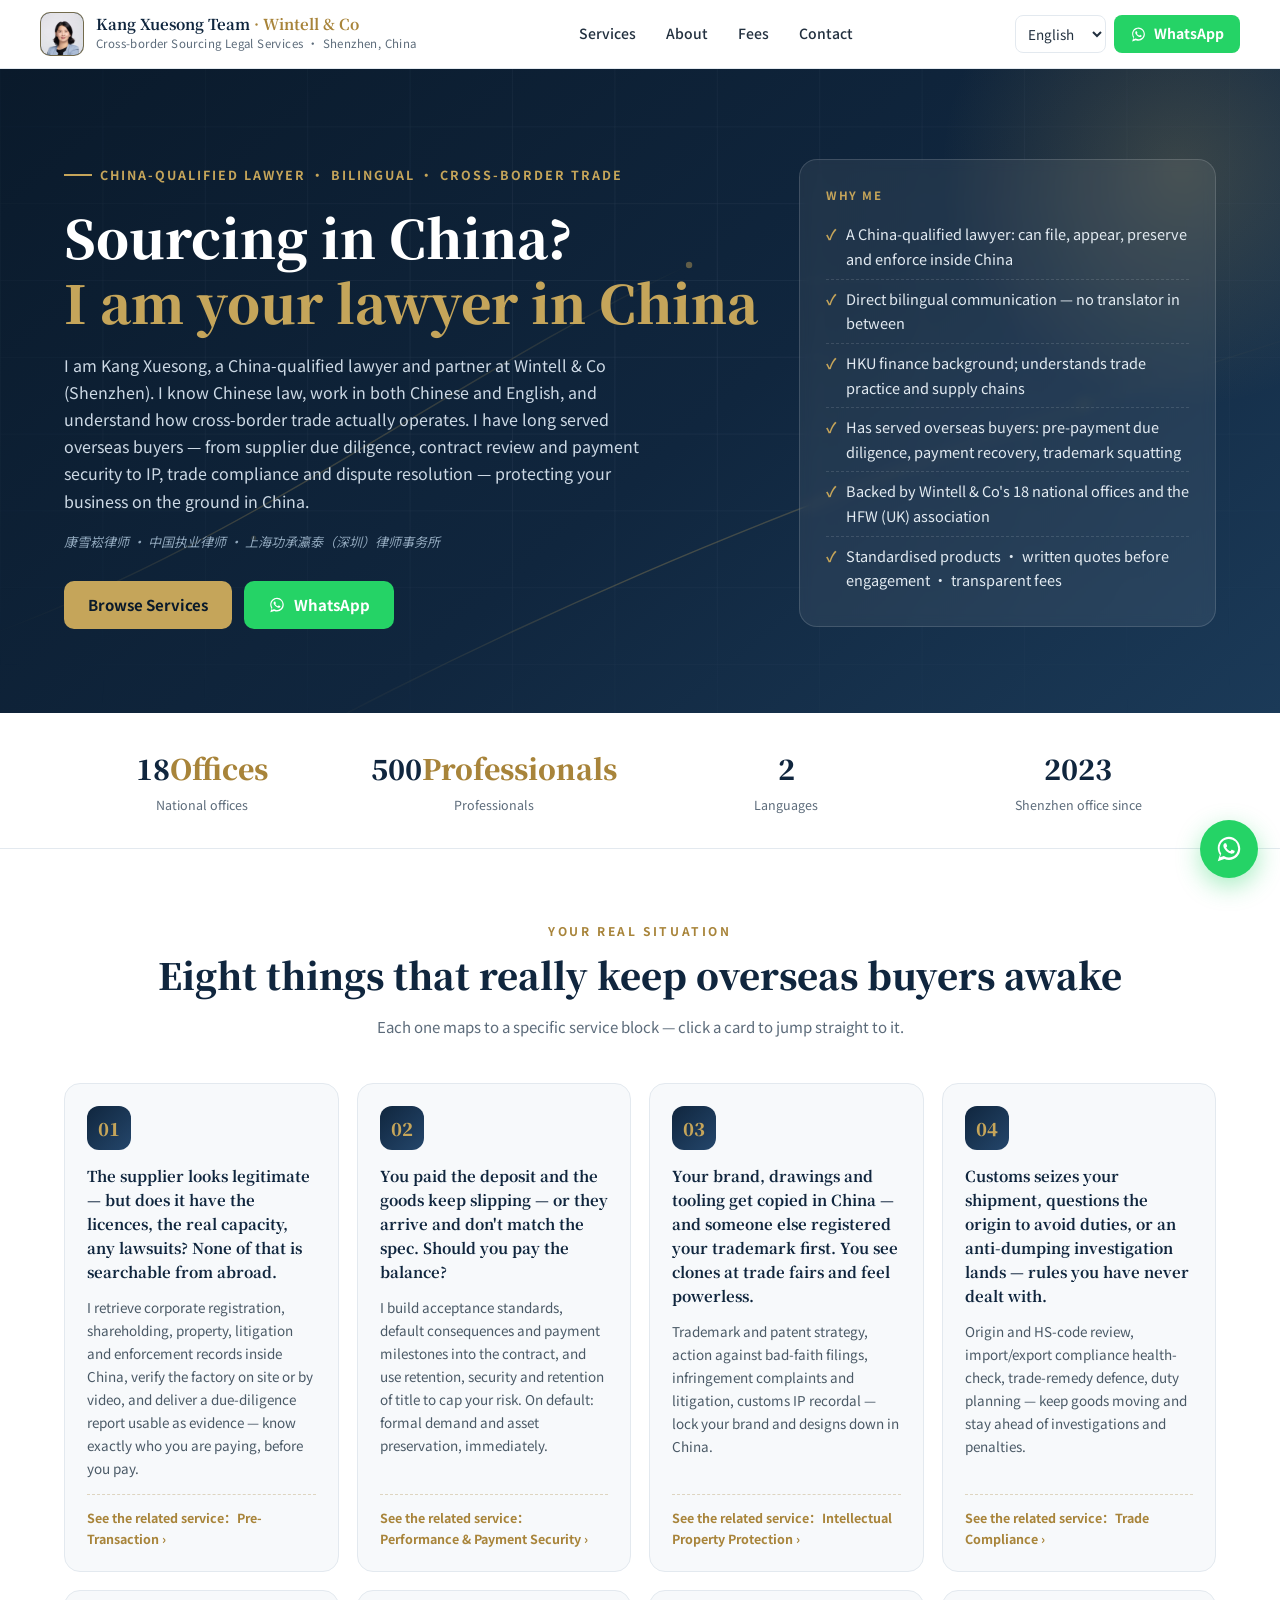
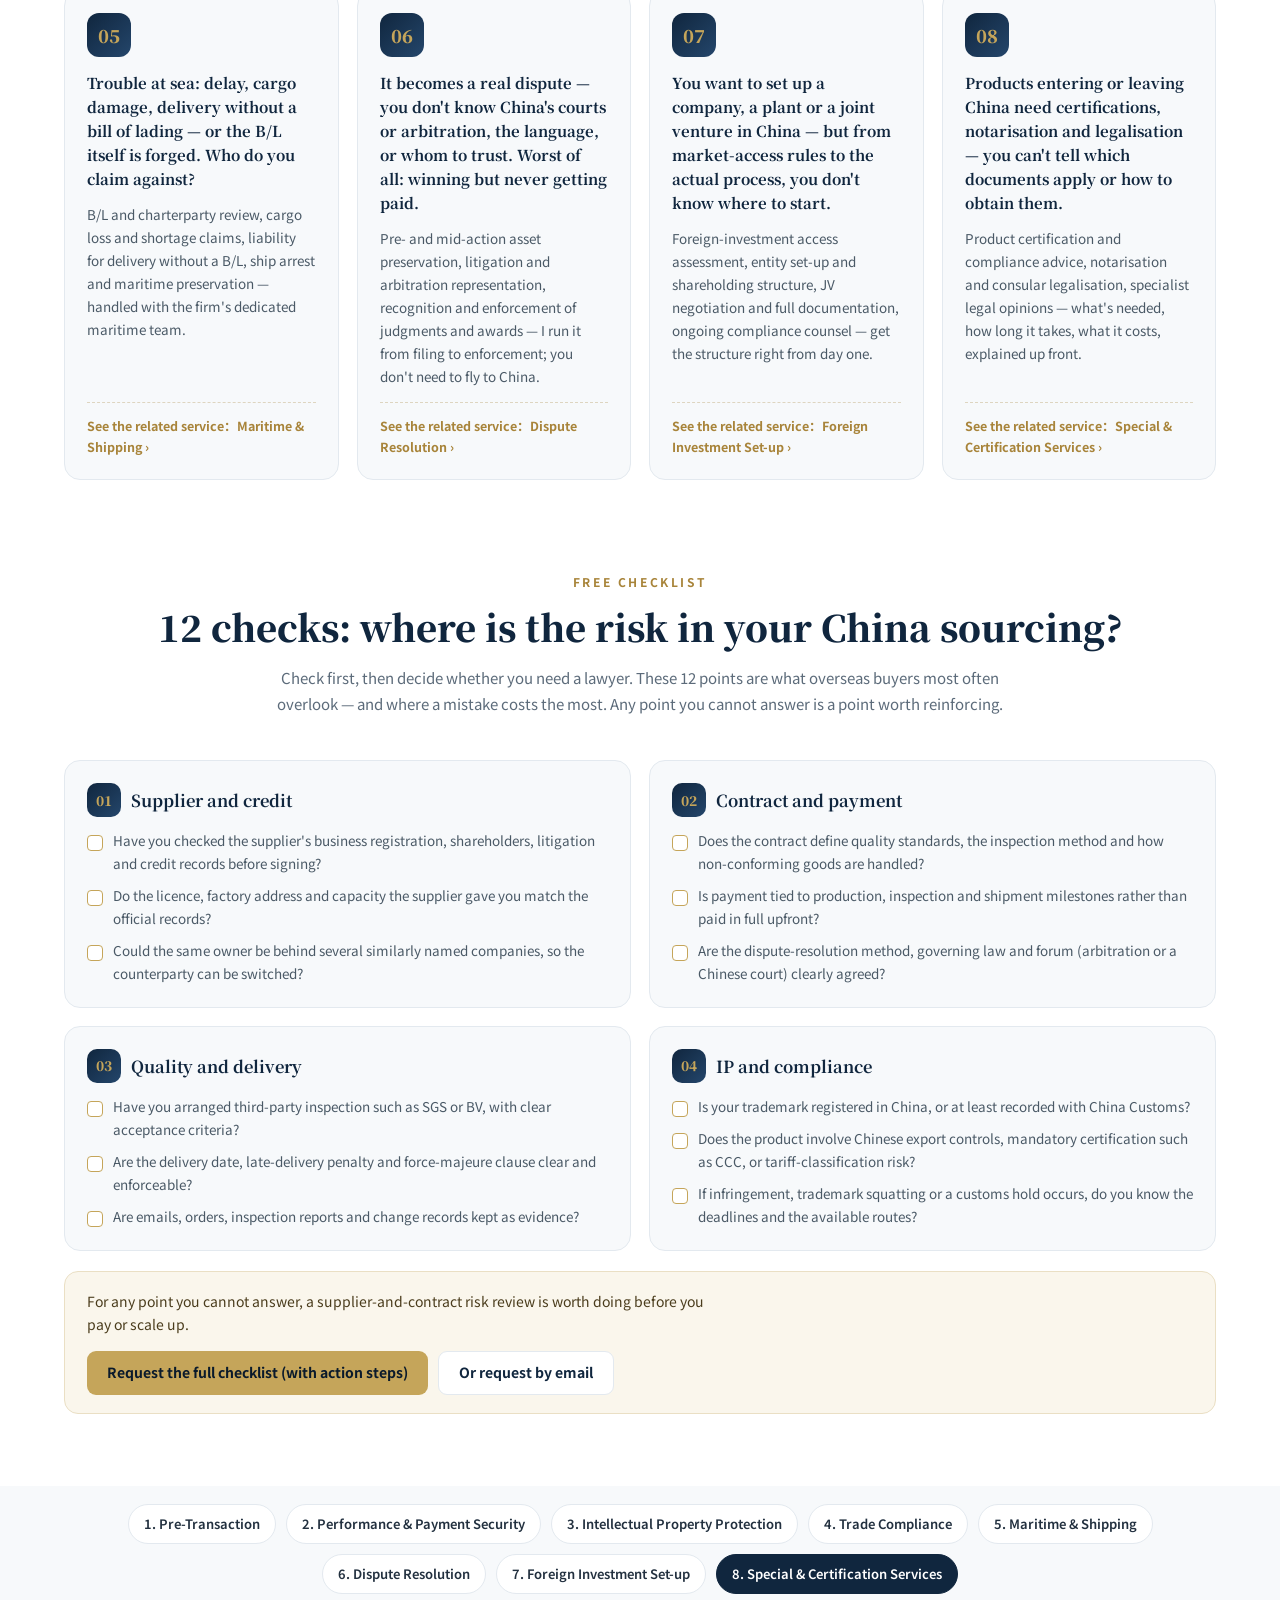
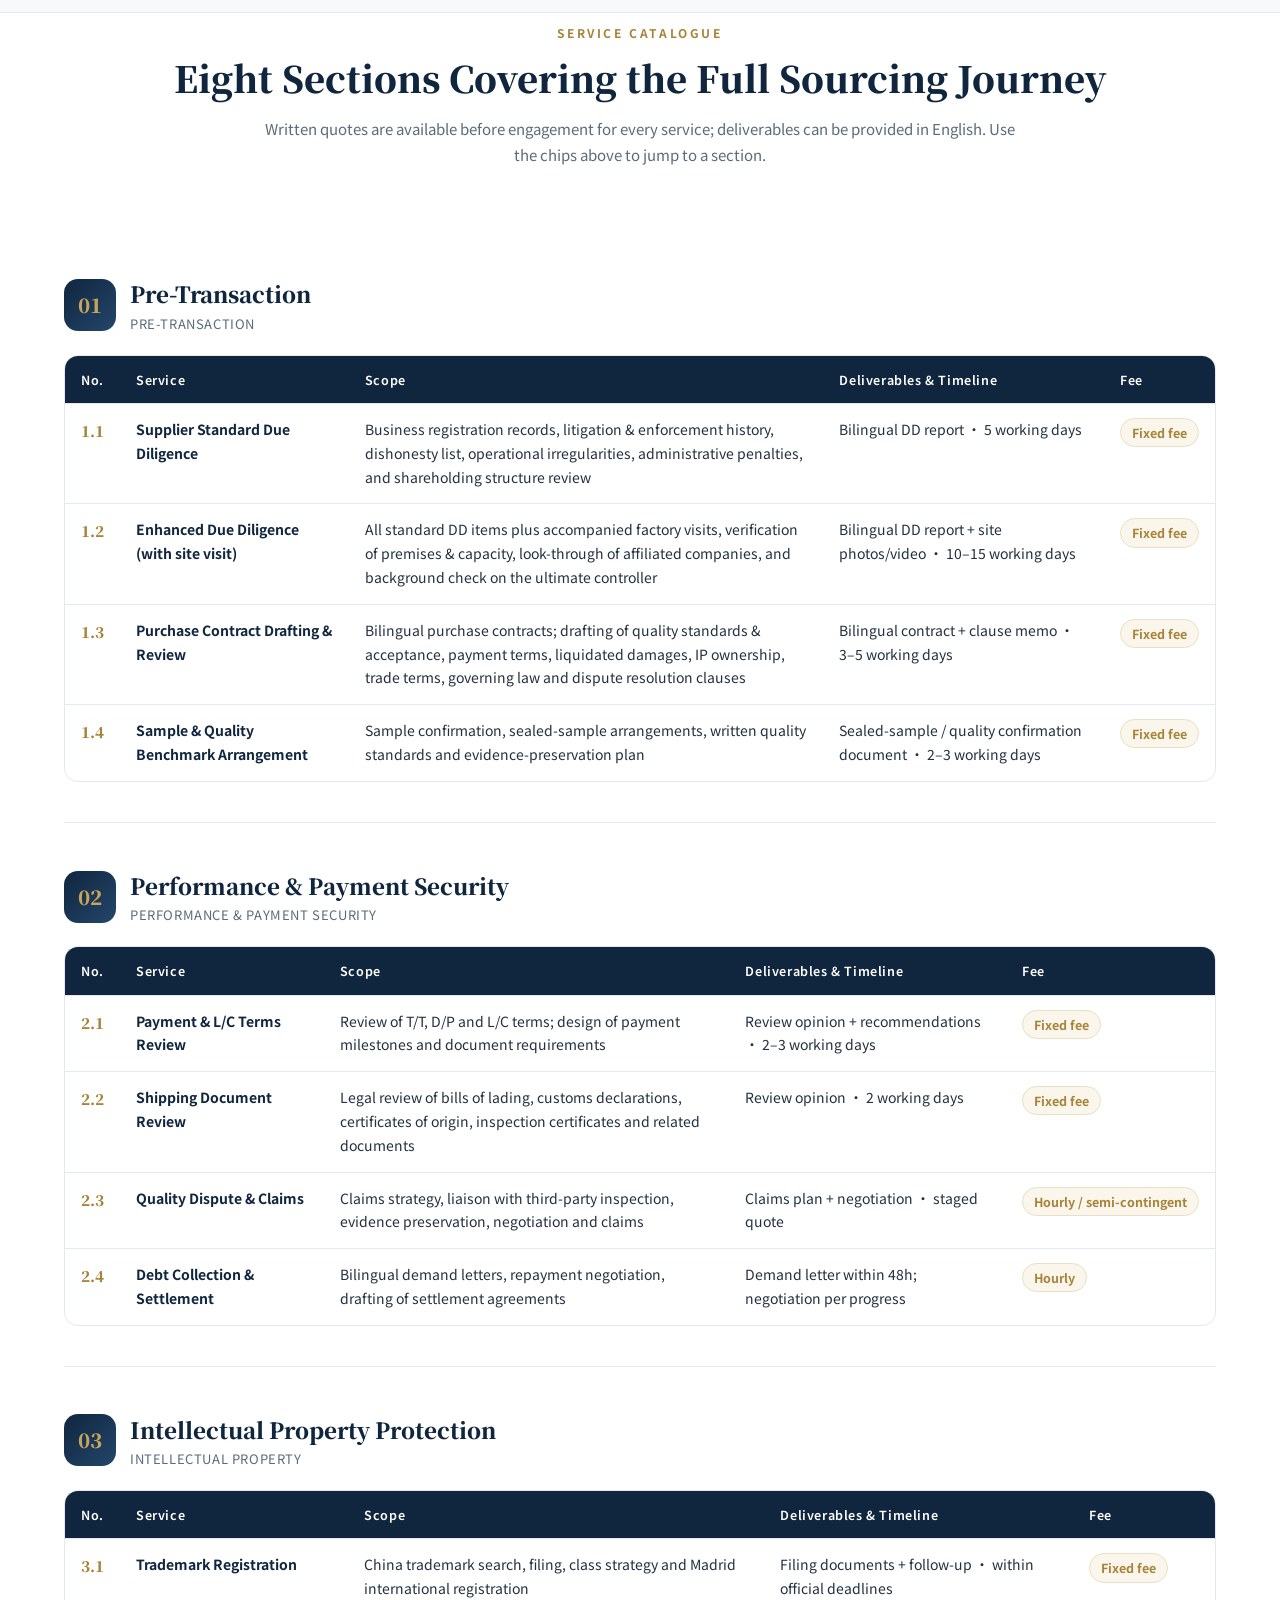
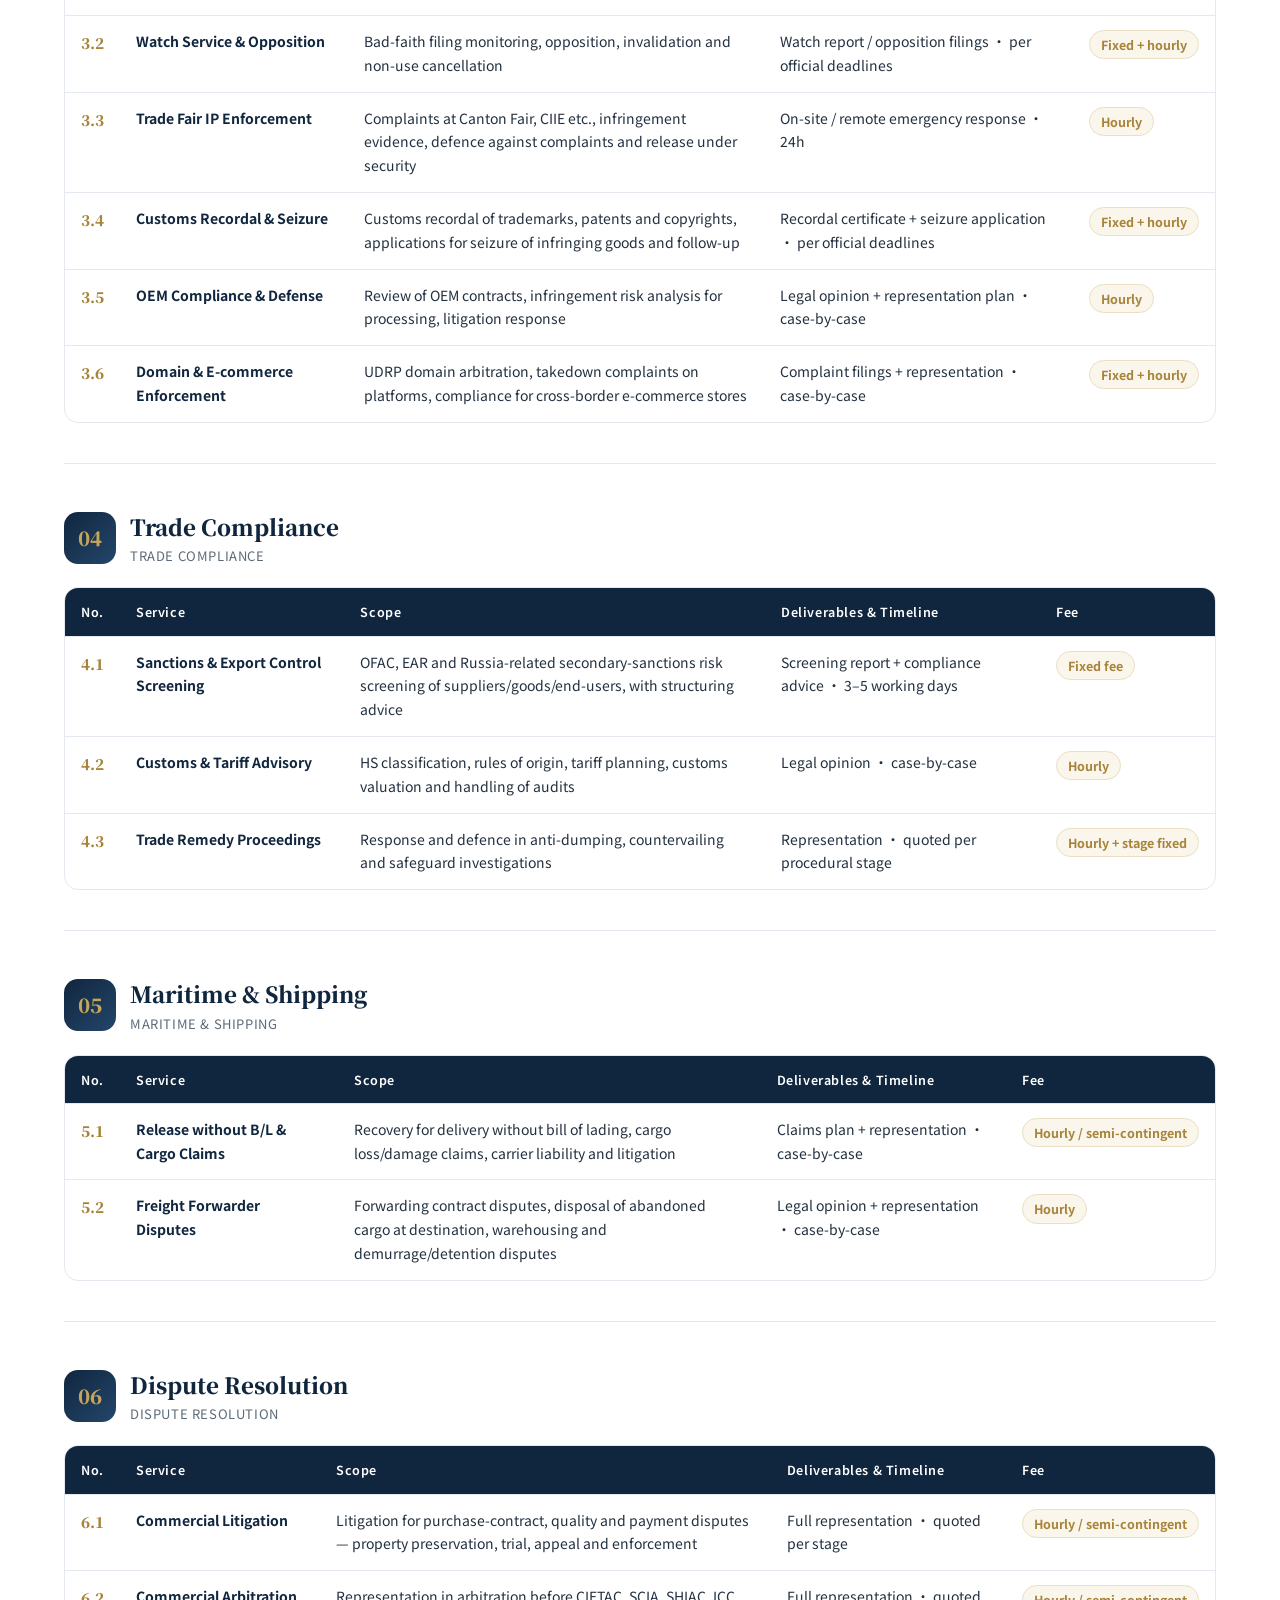
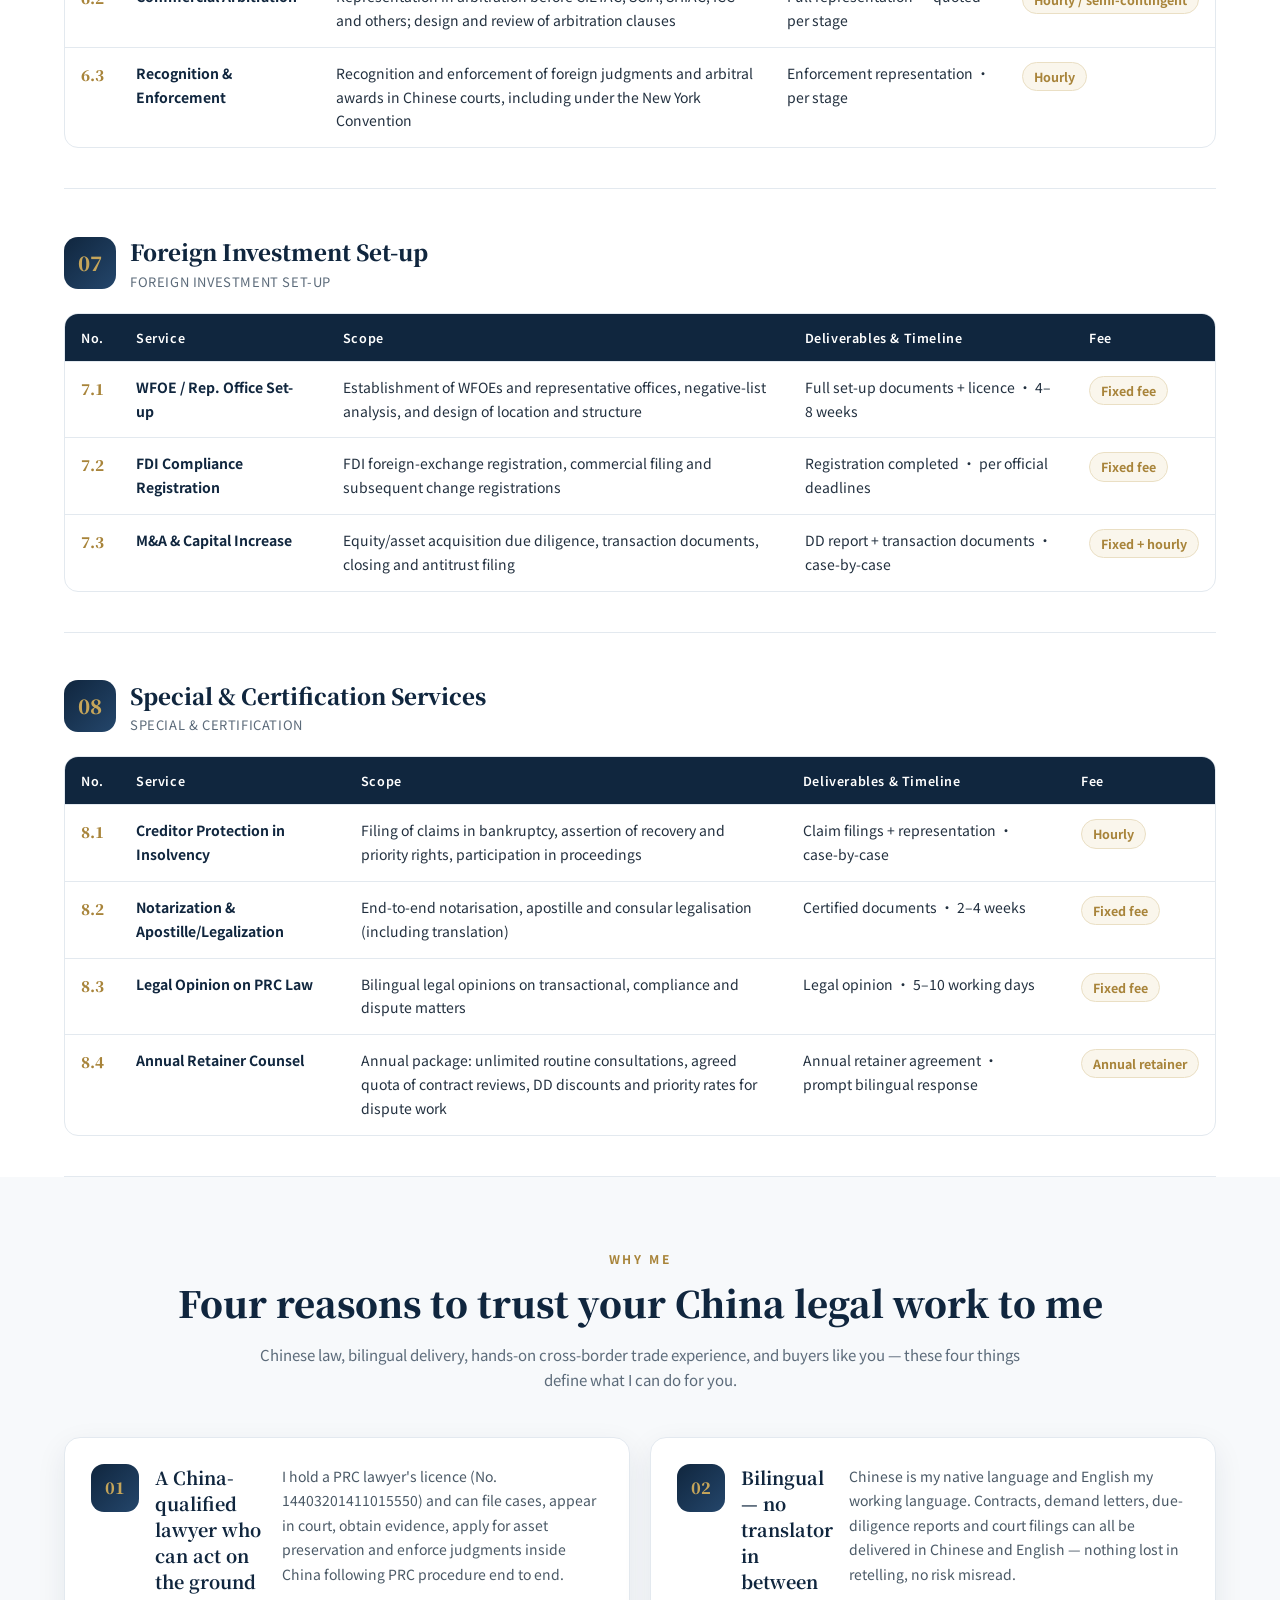
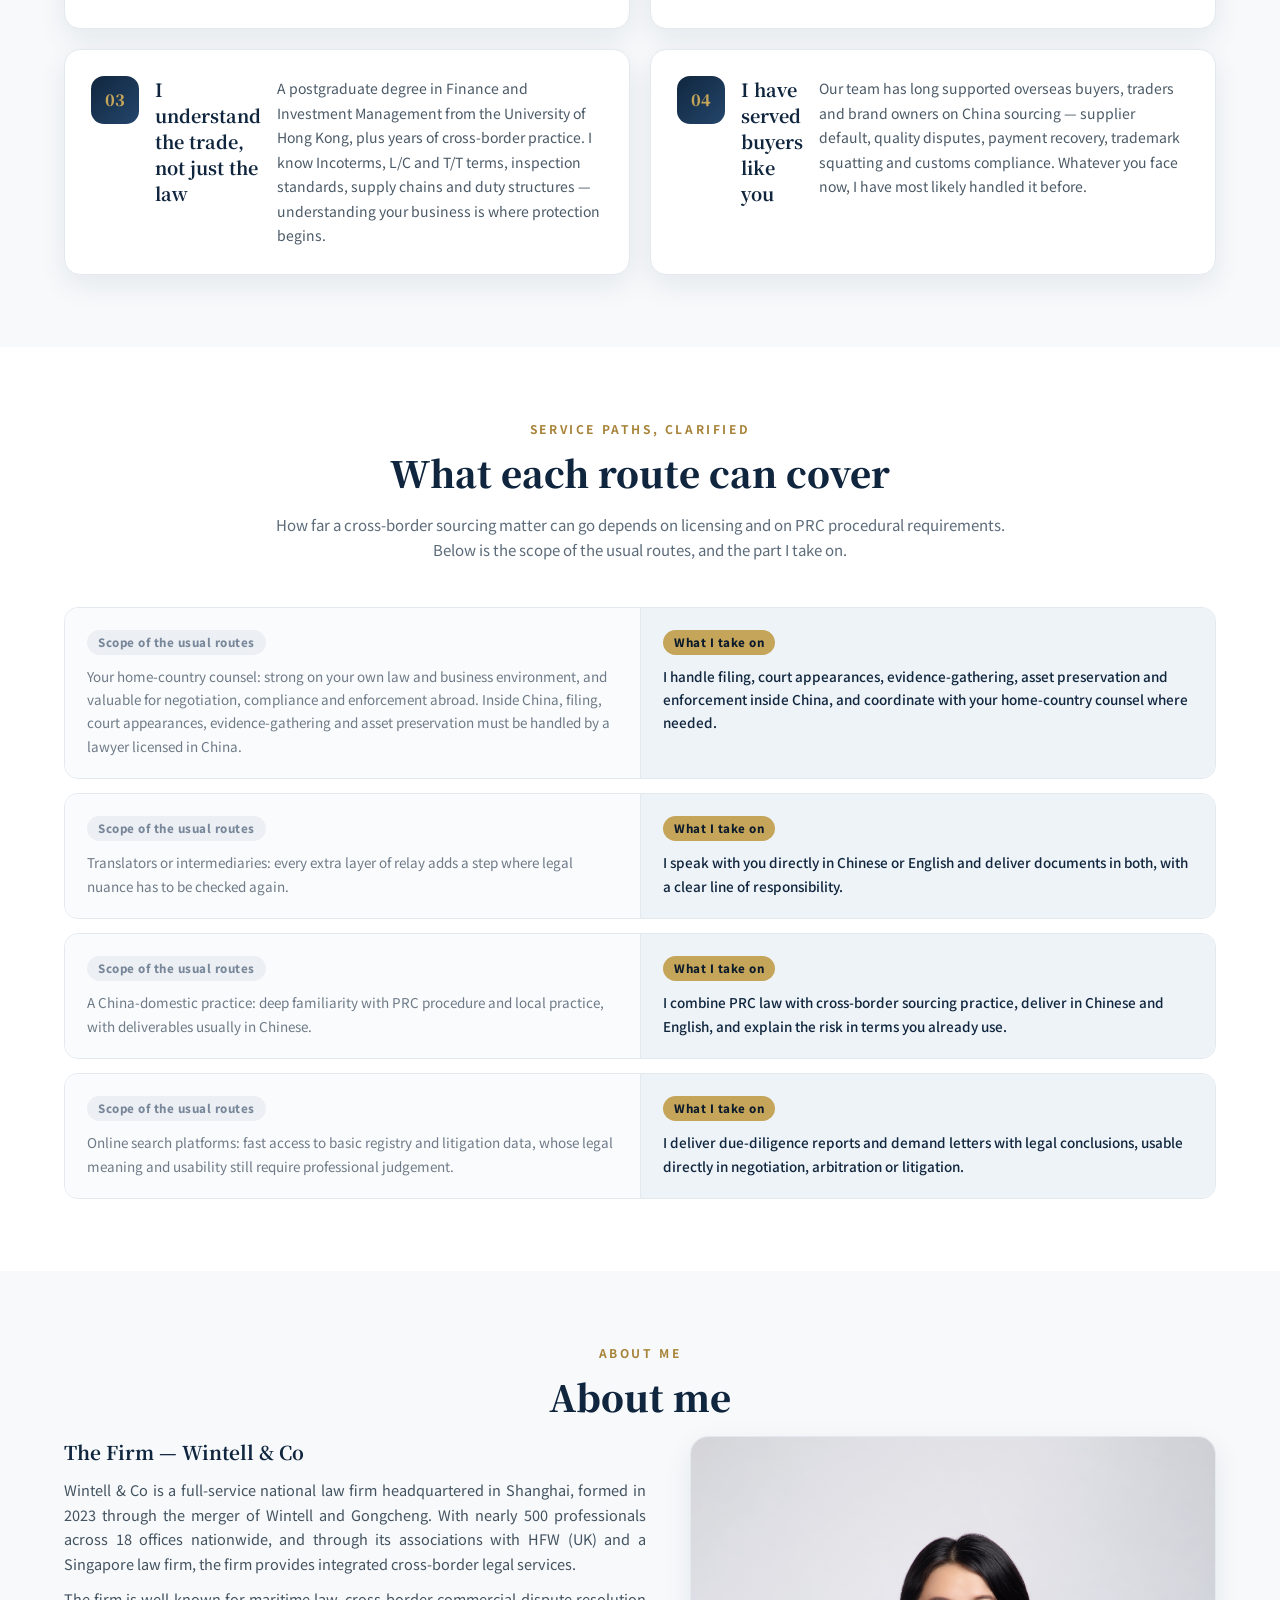
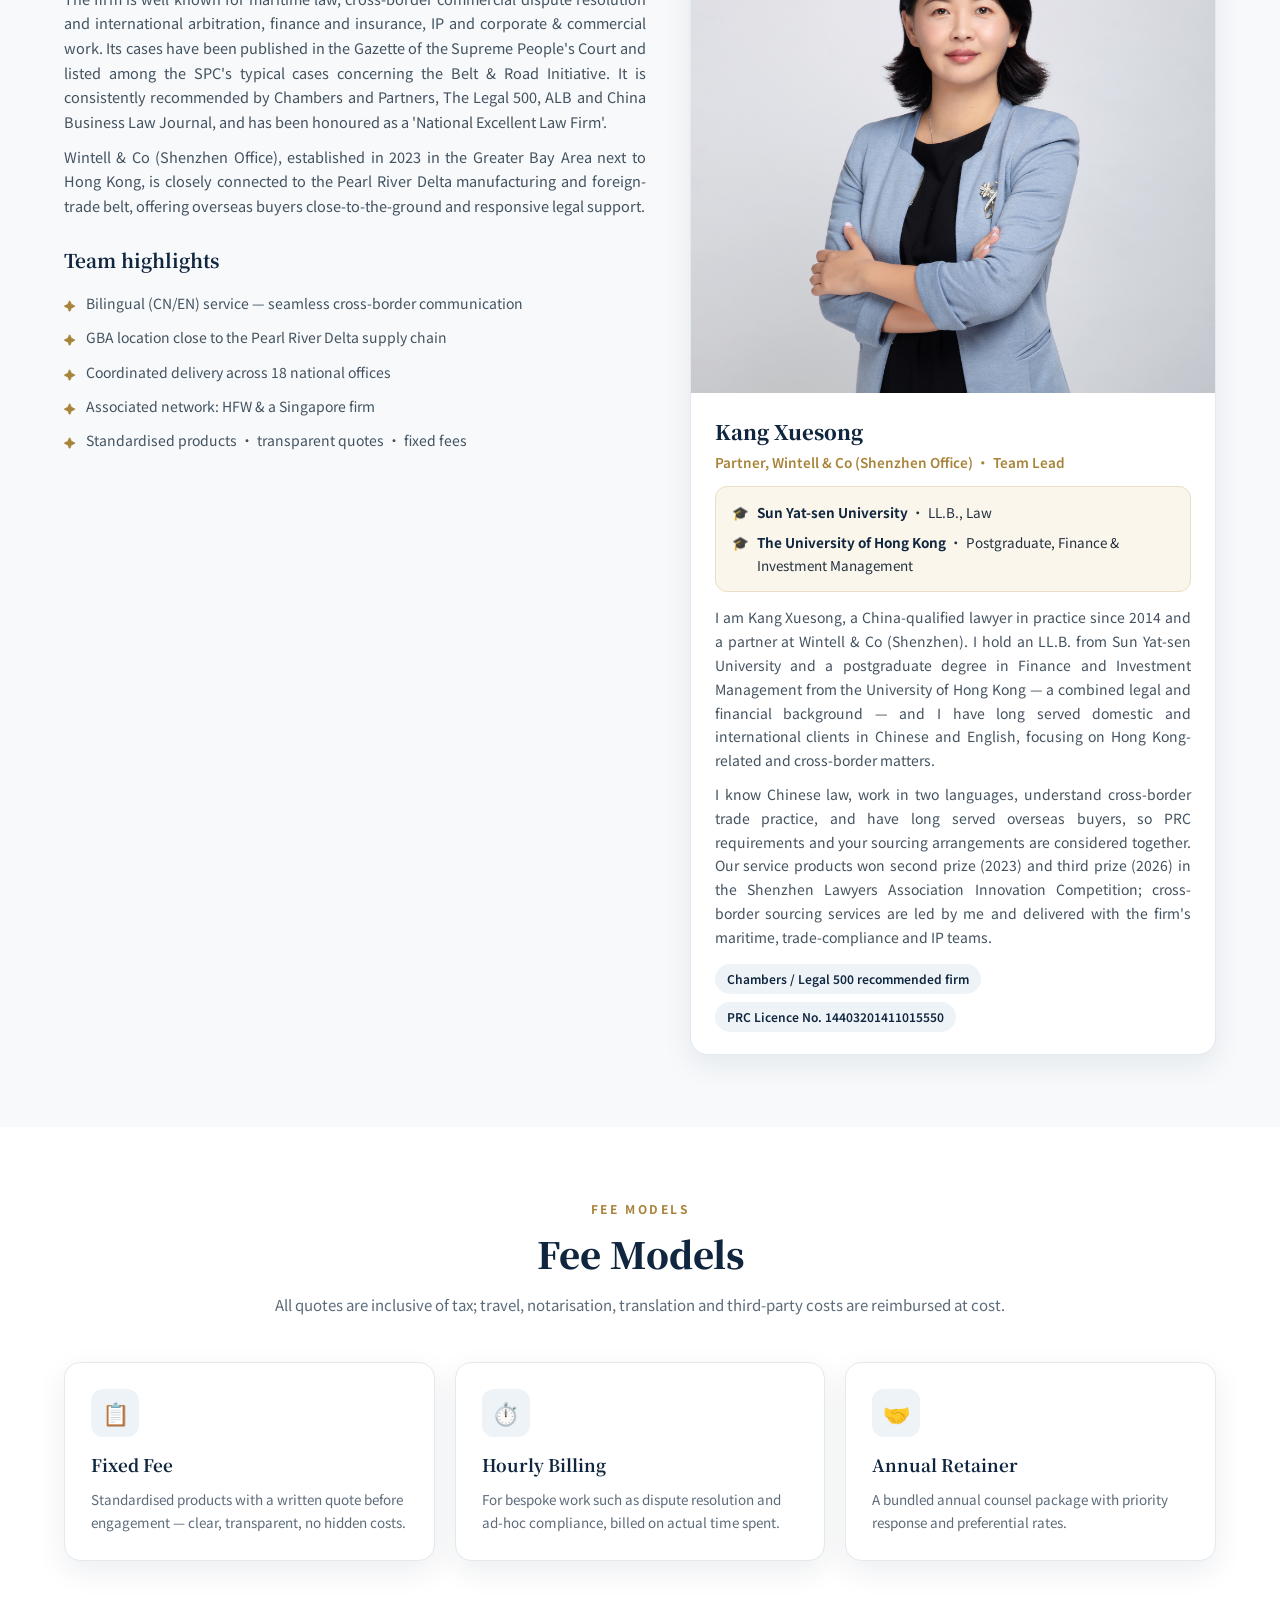
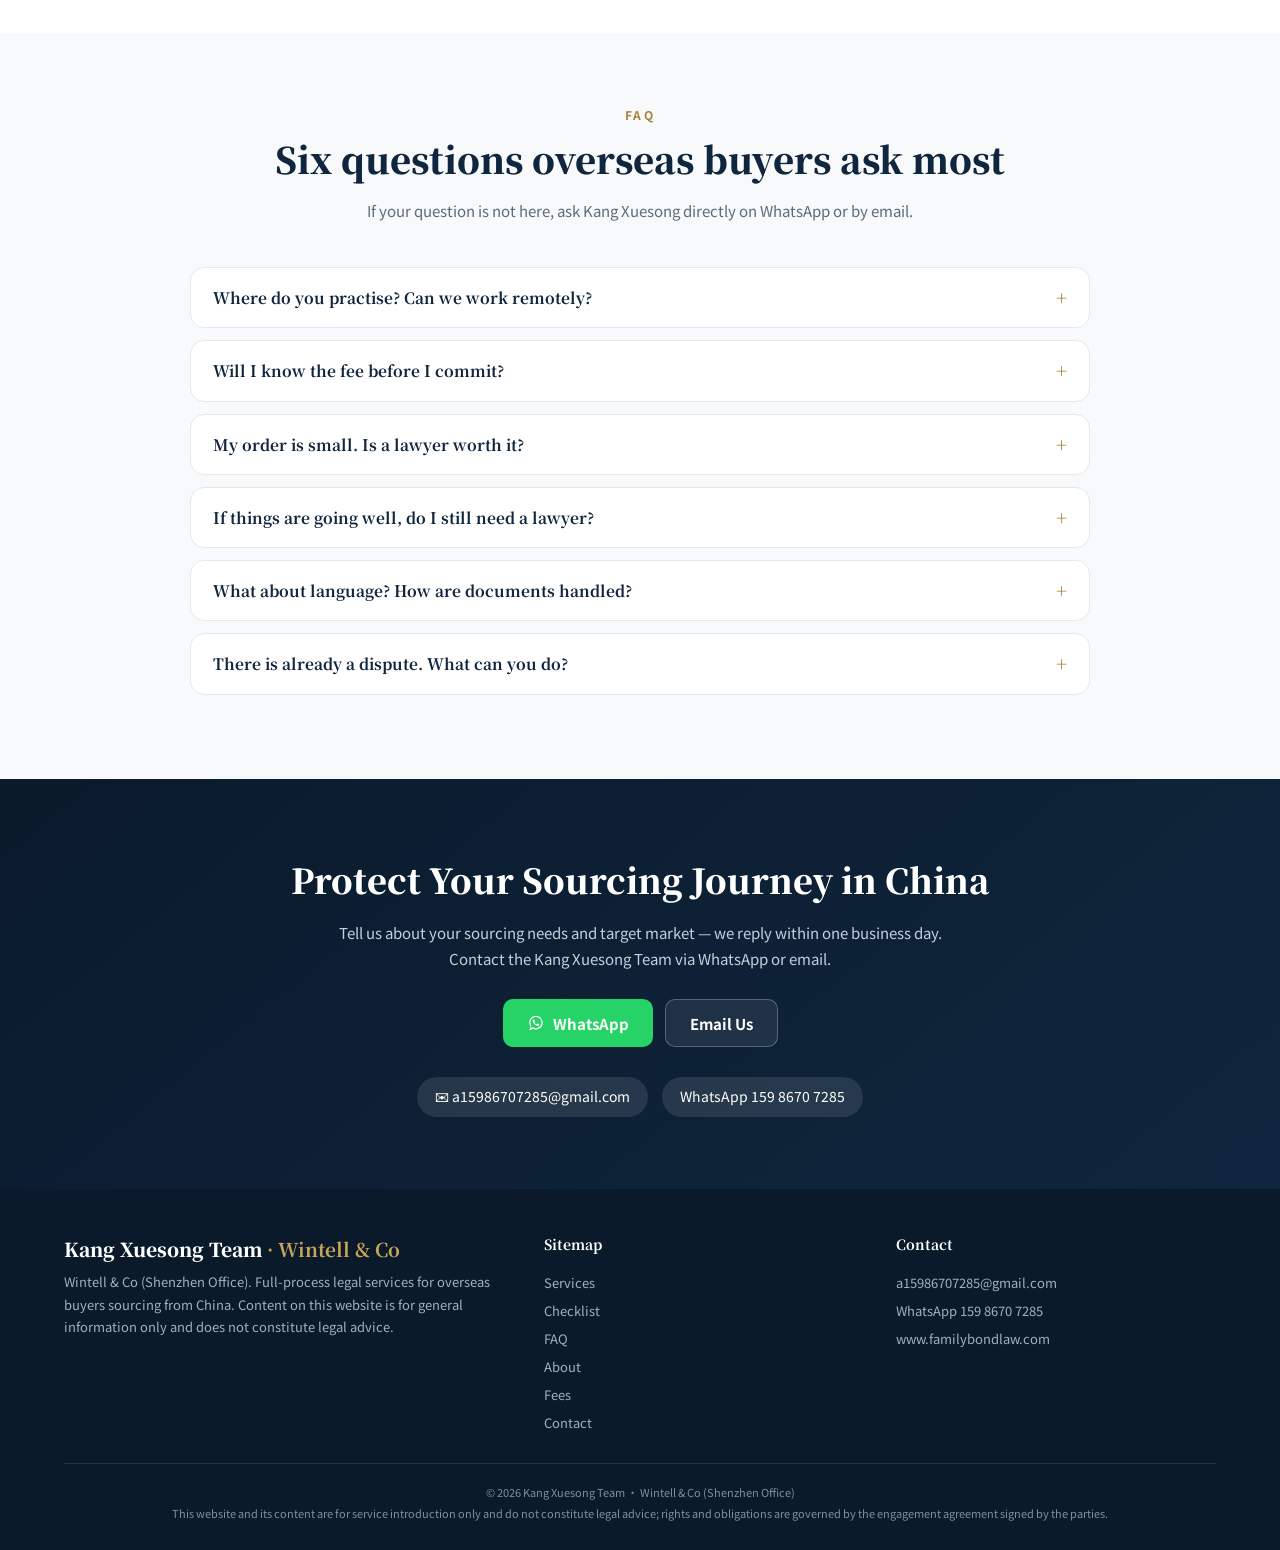
==== index.html @ 8aec8ad4 "Add files via upload" ====
<!DOCTYPE html>
<html lang="zh-CN" dir="ltr" data-page-node-id="1XdXDL1lJgkIZ4vDUPFArF">
<head data-page-node-id="pf52BDPEEfW50Lo2zZs1Um">
<meta charset="utf-8" data-page-node-id="nYHj15DcyiX0w8gFRXBXEi">
<meta name="viewport" content="width=device-width, initial-scale=1, viewport-fit=cover" data-page-node-id="dwau8sDCXyC2pTKoNvtCRC">
<meta name="baidu-site-verification" content="codeva-jQPgo2aLy0" data-page-node-id="LZR9jEEKKYdTxs5VF21KK7">
<title>中国执业律师 · 服务境外采购商 | 康雪崧律师 · 功承瀛泰深圳</title>
<meta name="description" content="康雪崧律师，中国执业律师、上海功承瀛泰（深圳）律师事务所合伙人。懂中国法律、中英双语、熟悉跨境贸易实操、长期服务境外采购商：供应商尽调、采购合同、货款安全、知识产权、贸易合规与争议解决。English, Español, Français, Deutsch, العربية 可切换。" data-page-node-id="kzILoMtVXFeGdODQUEqEHc">
<meta name="keywords" content="China legal service for overseas buyers, foreign purchaser China lawyer, supplier due diligence China, purchase contract China, IP protection China, trade compliance China, 外国采购商法律服务, 涉外法律服务, 康雪崧律师, 功承瀛泰" data-page-node-id="eryCW4MsxC9FG9OZtDEYho">
<meta property="og:title" content="中国执业律师，服务境外采购商 | 康雪崧律师 · 功承瀛泰深圳" data-page-node-id="i5AiEc2l9risXQxwJnWEkg">
<meta property="og:description" content="懂中国法律 · 中英双语 · 熟悉跨境贸易实操 · 同类外商客户经验。为境外采购商提供中国采购全流程法律服务。" data-page-node-id="iwEOHDsMIq1DIV3YYWIHRH">
<meta property="og:type" content="website" data-page-node-id="qp6jSfD7uHpMztR3tEMrHd">
<meta property="og:url" content="https://www.familybondlaw.com/" data-page-node-id="LY2aXbFtj6MX7jxNgQAPDO">
<meta property="og:image" content="https://www.familybondlaw.com/images/lawyer-portrait.jpg" data-page-node-id="cO1IBANgksYvn626BVYDIv">
<link rel="icon" href="data:image/svg+xml,%3Csvg%20xmlns='http://www.w3.org/2000/svg'%20viewBox='0%200%20100%20100'%3E%3Ctext%20y='.9em'%20font-size='90'%3E%E2%9A%96%3C/text%3E%3C/svg%3E">
<link rel="preconnect" href="https://fonts.googleapis.com" data-page-node-id="BLabFwFAy5uje0Cugzn59v">
<link rel="preconnect" href="https://fonts.gstatic.com" crossorigin data-page-node-id="Vb1MmGGCnNenj0bApCAD1C">
<link href="https://fonts.googleapis.com/css2?family=Noto+Serif+SC:wght@500;700;900&family=Noto+Sans+SC:wght@300;400;500;700&display=swap" rel="stylesheet" data-page-node-id="kafIMRnM1GmFX0QaGZS494">
<style>
:root{
  --navy:#10263e; --navy-deep:#0a1a2b; --navy-light:#eef3f8;
  --gold:#c5a55a; --gold-deep:#a8843a; --gold-light:#faf6ec;
  --ink:#22303f; --gray:#5c6b7a; --line:#e3e9ef;
  --white:#ffffff; --cream:#f7f9fb;
  --green:#25d366; --green-deep:#1eb956;
  --radius:14px;
  --shadow:0 10px 30px rgba(16,38,62,.08);
  --font-serif:'Noto Serif SC',Georgia,'Times New Roman',serif;
  --font-body:'Noto Sans SC',-apple-system,'Segoe UI',Roboto,'Helvetica Neue',Arial,sans-serif;
}
*{margin:0;padding:0;box-sizing:border-box}
html{scroll-behavior:smooth;-webkit-text-size-adjust:100%}
body{font-family:var(--font-body);color:var(--ink);background:var(--white);line-height:1.7;font-size:15px;-webkit-font-smoothing:antialiased}
.foot-grid a,.contact-line a{overflow-wrap:anywhere}
a{color:var(--navy);text-decoration:none}
a,button,select{-webkit-tap-highlight-color:rgba(16,38,62,.1)}
img{max-width:100%;display:block}
.container{max-width:1200px;margin:0 auto;padding:0 24px}
/* ---------- Header ---------- */
header{position:sticky;top:0;z-index:100;background:rgba(255,255,255,.96);backdrop-filter:blur(8px);border-bottom:1px solid var(--line)}
.nav-wrap{display:flex;align-items:center;justify-content:space-between;gap:16px;padding:12px 0;flex-wrap:wrap}
.brand{display:flex;align-items:center;gap:12px}
.brand-mark{width:44px;height:44px;border-radius:10px;object-fit:cover;object-position:center;flex-shrink:0;border:1px solid rgba(197,165,90,.55);background:var(--navy)}
.brand-name{font-family:var(--font-serif);font-weight:700;color:var(--navy);line-height:1.25}
.brand-name b{color:var(--gold-deep)}
.brand-sub{font-size:11.5px;color:var(--gray);letter-spacing:.4px;font-weight:400}
.nav-links{display:flex;align-items:center;gap:4px;flex-wrap:wrap}
.nav-links a{padding:8px 13px;border-radius:8px;font-size:14px;color:var(--ink);font-weight:500}
.nav-links a:hover{background:var(--cream);color:var(--navy)}
.header-actions{display:flex;align-items:center;gap:8px}
#languageSelect{min-height:38px;border-radius:8px;border:1px solid var(--line);background:var(--white);color:var(--ink);font:inherit;font-size:13.5px;padding:0 8px;max-width:138px;cursor:pointer}
.wa-chip{display:inline-flex;align-items:center;justify-content:center;gap:7px;background:var(--green);color:#fff;border-radius:8px;font-weight:700;font-size:14px;padding:0 16px;min-height:38px;transition:transform .15s,background .15s;white-space:nowrap}
.wa-chip:hover{background:var(--green-deep);transform:translateY(-1px);color:#fff}
.wa-chip svg{width:17px;height:17px;flex-shrink:0;fill:#fff}
/* ---------- Hero ---------- */
.hero{position:relative;overflow:hidden;background:linear-gradient(140deg,var(--navy-deep) 0%,var(--navy) 55%,#1b3a58 100%);color:#fff;padding:88px 0 84px}
.hero::after{content:"";position:absolute;right:-160px;top:-160px;width:520px;height:520px;border-radius:50%;background:radial-gradient(circle,rgba(197,165,90,.22),transparent 65%)}
.hero-grid{position:absolute;inset:0;width:100%;height:100%;z-index:1;pointer-events:none}
.hero .container{position:relative;z-index:2;display:grid;grid-template-columns:1.25fr .75fr;gap:40px;align-items:center}
.hero-eyebrow{display:inline-flex;align-items:center;gap:8px;color:var(--gold);font-size:12.5px;letter-spacing:2px;font-weight:700;text-transform:uppercase;margin-bottom:18px}
.hero-eyebrow::before{content:"";width:28px;height:2px;background:var(--gold)}
h1.hero-title{font-family:var(--font-serif);font-size:clamp(30px,4.2vw,52px);line-height:1.25;font-weight:900;margin-bottom:18px}
.hero-title em{color:var(--gold);font-style:normal}
.hero-sub{color:#cdd9e5;font-size:16px;max-width:600px;margin-bottom:16px}
.hero-en{color:#8fa6bb;font-size:13px;margin-bottom:28px;font-style:italic}
.hero-actions{display:flex;gap:12px;flex-wrap:wrap}
.btn{display:inline-flex;align-items:center;justify-content:center;gap:8px;min-height:48px;padding:0 24px;border-radius:10px;font-weight:700;font-size:15px;transition:transform .15s,box-shadow .15s,background .15s;border:none;cursor:pointer}
.btn-primary{background:var(--gold);color:var(--navy-deep)}
.btn-primary:hover{background:#d4b46a;transform:translateY(-2px);box-shadow:0 10px 24px rgba(197,165,90,.35)}
.btn-ghost{background:rgba(255,255,255,.08);color:#fff;border:1px solid rgba(255,255,255,.25)}
.btn-ghost:hover{background:rgba(255,255,255,.16);transform:translateY(-2px)}
.btn-wa{background:var(--green);color:#fff}
.btn-wa:hover{background:var(--green-deep);transform:translateY(-2px);box-shadow:0 10px 24px rgba(37,211,102,.3);color:#fff}
.btn-wa svg{width:18px;height:18px;fill:#fff}
.hero-card{background:rgba(255,255,255,.07);border:1px solid rgba(255,255,255,.14);backdrop-filter:blur(6px);border-radius:18px;padding:26px;position:relative;z-index:2}
.hero-card .tag{color:var(--gold);font-size:11.5px;letter-spacing:1.6px;text-transform:uppercase;font-weight:700;margin-bottom:10px}
.hero-card ul{list-style:none}
.hero-card li{display:flex;gap:10px;padding:7px 0;font-size:14.5px;color:#e3ebf2;border-bottom:1px dashed rgba(255,255,255,.12)}
.hero-card li:last-child{border-bottom:none}
.hero-card li::before{content:"✓";color:var(--gold);font-weight:700;flex-shrink:0}
/* ---------- Trust strip ---------- */
.trust{background:var(--white);border-bottom:1px solid var(--line);padding:26px 0}
.trust .container{display:grid;grid-template-columns:repeat(4,1fr);gap:16px}
.trust-item{text-align:center;padding:6px}
.trust-num{font-family:var(--font-serif);font-size:28px;font-weight:900;color:var(--navy)}
.trust-num span{color:var(--gold-deep)}
.trust-lb{font-size:12.5px;color:var(--gray);margin-top:2px}
/* ---------- Section base ---------- */
section{padding:72px 0}
.sec-eyebrow{color:var(--gold-deep);font-size:12px;letter-spacing:2.6px;text-transform:uppercase;font-weight:700;text-align:center;margin-bottom:10px}
h2.sec-title{font-family:var(--font-serif);font-size:clamp(24px,3vw,36px);font-weight:900;color:var(--navy);text-align:center;line-height:1.35;margin-bottom:14px}
.sec-sub{max-width:760px;margin:0 auto 44px;text-align:center;color:var(--gray);font-size:15px}
/* ---------- Category nav ---------- */
.catnav{background:var(--cream);border-bottom:1px solid var(--line);padding:18px 0}
.catnav .container{display:flex;gap:10px;flex-wrap:wrap;justify-content:center}
.catnav a{font-size:13px;font-weight:600;color:var(--ink);background:#fff;border:1px solid var(--line);padding:8px 15px;border-radius:30px;transition:.15s}
.catnav a:hover,.catnav a.active{background:var(--navy);color:#fff;border-color:var(--navy)}
/* ---------- Catalogue ---------- */
.cat-block{border-bottom:1px solid var(--line);padding:0 0 40px;scroll-margin-top:120px}
.cat-head{display:flex;align-items:center;gap:14px;margin:0 0 20px;padding-top:44px}
.cat-no{width:52px;height:52px;flex-shrink:0;border-radius:14px;background:linear-gradient(135deg,var(--navy),#24466b);color:var(--gold);display:flex;align-items:center;justify-content:center;font-family:var(--font-serif);font-weight:900;font-size:20px}
.cat-title h3{font-family:var(--font-serif);font-size:22px;font-weight:900;color:var(--navy)}
.cat-title p{color:var(--gray);font-size:13px;letter-spacing:.6px}
table.svc{width:100%;border-collapse:separate;border-spacing:0;background:#fff;border:1px solid var(--line);border-radius:var(--radius);overflow:hidden;font-size:14px}
.svc thead th{background:var(--navy);color:#fff;font-weight:600;font-size:12.5px;letter-spacing:.6px;padding:13px 16px;text-align:left;white-space:nowrap}
.svc tbody td{padding:14px 16px;border-top:1px solid var(--line);vertical-align:top}
.svc tbody tr:hover{background:var(--cream)}
td.svc-no{font-family:var(--font-serif);font-weight:900;color:var(--gold-deep);white-space:nowrap;font-size:15px;width:52px}
td.svc-name{font-weight:700;color:var(--navy);min-width:185px}
td.svc-name small{display:block;font-weight:400;color:var(--gray);font-size:12px;margin-top:3px}
td.svc-fee{white-space:nowrap;font-weight:600;color:var(--navy);width:110px}
.fee-pill{display:inline-block;background:var(--gold-light);color:var(--gold-deep);border:1px solid #eadfc4;padding:3px 11px;border-radius:20px;font-size:12.5px;font-weight:700;white-space:nowrap}
@media(max-width:860px){
  .svc thead{display:none}
  .svc,.svc tbody,.svc tr,.svc td{display:block;width:100%}
  .svc tbody tr{border:1px solid var(--line);border-radius:12px;margin-bottom:14px;padding:4px 0}
  .svc tbody td{border:none;padding:6px 16px}
  td.svc-no{display:none}
  td.svc-name{font-size:15px;padding-top:10px}
}
/* ---------- About ---------- */
.about{background:var(--cream)}
.about-grid{display:grid;grid-template-columns:1.05fr .95fr;gap:44px;align-items:start}
.about-text h3{font-family:var(--font-serif);color:var(--navy);font-size:19px;margin:26px 0 10px}
.about-text h3:first-child{margin-top:0}
.about-text p{color:#43525f;font-size:14.5px;margin-bottom:10px;text-align:justify}
.about-list{list-style:none;margin:8px 0 4px}
.about-list li{display:flex;gap:10px;padding:5px 0;font-size:14px;color:#43525f}
.about-list li::before{content:"✦";color:var(--gold-deep);flex-shrink:0;font-size:12px;margin-top:4px}
.person-card{background:#fff;border:1px solid var(--line);border-radius:18px;overflow:hidden;box-shadow:var(--shadow)}
.person-photo{width:100%;aspect-ratio:1/1.06;object-fit:cover;object-position:top}
.person-body{padding:22px 24px}
.person-name{font-family:var(--font-serif);font-size:20px;font-weight:900;color:var(--navy)}
.person-role{color:var(--gold-deep);font-weight:600;font-size:13.5px;margin:2px 0 12px}
.person-edu{display:flex;flex-direction:column;gap:8px;background:var(--gold-light);border:1px solid #eadfc4;border-radius:12px;padding:14px 16px;margin-bottom:14px;font-size:13.5px}
.person-edu div{display:flex;gap:8px}
.person-edu b{color:var(--navy)}
.person-desc{font-size:14px;color:#43525f;margin-bottom:10px;text-align:justify}
.badge-line{display:flex;flex-wrap:wrap;gap:8px;margin-top:14px}
.badge-line span{background:var(--navy-light);color:var(--navy);font-size:12px;font-weight:600;padding:5px 12px;border-radius:20px}
/* ---------- Fee model ---------- */
.fee-grid{display:grid;grid-template-columns:repeat(3,1fr);gap:20px}
.fee-card{background:#fff;border:1px solid var(--line);border-radius:16px;padding:26px;box-shadow:var(--shadow);transition:.18s}
.fee-card:hover{transform:translateY(-4px)}
.fee-ico{width:48px;height:48px;border-radius:12px;background:var(--navy-light);display:flex;align-items:center;justify-content:center;font-size:22px;margin-bottom:14px}
.fee-card h4{font-family:var(--font-serif);color:var(--navy);font-size:17px;margin-bottom:8px}
.fee-card p{font-size:13.5px;color:var(--gray)}
/* ---------- Pain points（八大痛点 ↔ 八大板块） ---------- */
.pains{background:var(--white);padding-bottom:20px}
.pains-grid{display:grid;grid-template-columns:repeat(4,1fr);gap:18px}
.pain-card{background:var(--cream);border:1px solid var(--line);border-radius:16px;padding:22px;display:flex;flex-direction:column;transition:.18s}
.pain-card:hover{transform:translateY(-3px);box-shadow:var(--shadow);border-color:#d5e0eb}
.pain-no{width:44px;height:44px;flex-shrink:0;border-radius:12px;background:linear-gradient(135deg,var(--navy),#24466b);color:var(--gold);display:flex;align-items:center;justify-content:center;font-family:var(--font-serif);font-weight:900;font-size:18px;margin-bottom:14px}
.pain-q{font-family:var(--font-serif);font-weight:700;color:var(--navy);font-size:15px;line-height:1.6;margin-bottom:12px}
.pain-a{font-size:13.5px;color:#4a5966;line-height:1.7;flex:1}
.pain-link{margin-top:14px;padding-top:12px;border-top:1px dashed #ded5c0;font-size:12.5px;font-weight:700;color:var(--gold-deep);display:block}
.pain-link:hover{color:var(--navy)}
/* ---------- Why me（四大优势） ---------- */
.why{background:var(--cream)}
.adv-grid{display:grid;grid-template-columns:repeat(2,1fr);gap:20px}
.adv-card{background:#fff;border:1px solid var(--line);border-radius:16px;padding:26px;display:flex;gap:16px;box-shadow:var(--shadow);transition:.18s}
.adv-card:hover{transform:translateY(-3px)}
.adv-ico{width:48px;height:48px;flex-shrink:0;border-radius:13px;background:linear-gradient(135deg,var(--navy),#24466b);color:var(--gold);display:flex;align-items:center;justify-content:center;font-size:16px;font-weight:900;font-family:var(--font-serif)}
.adv-title{font-family:var(--font-serif);font-size:18px;color:var(--navy);line-height:1.45;margin-bottom:8px}
.adv-desc{font-size:14px;color:#4a5966;line-height:1.75}
/* ---------- Gap（我能解决你解决不了的问题） ---------- */
.gap{background:var(--white)}
.gap-list{display:flex;flex-direction:column;gap:14px}
.gap-row{display:grid;grid-template-columns:1fr 1fr;border:1px solid var(--line);border-radius:14px;overflow:hidden;background:#fff}
.gap-cant{padding:20px 22px;background:#fafbfc}
.gap-can{padding:20px 22px;background:var(--navy-light);border-inline-start:1px solid var(--line)}
.gap-tag{display:inline-block;font-size:11.5px;font-weight:800;letter-spacing:.5px;padding:3px 11px;border-radius:20px;margin-bottom:10px}
.gap-cant .gap-tag{background:#eceff3;color:#78879a}
.gap-can .gap-tag{background:var(--gold);color:var(--navy-deep)}
.gap-cant p{font-size:13.5px;color:#6d7a87;line-height:1.72}
.gap-can p{font-size:13.5px;color:var(--navy);line-height:1.72;font-weight:500}
@media(max-width:960px){
  .pains{padding-bottom:10px}
  .pains-grid{grid-template-columns:repeat(2,1fr);gap:14px}
  .adv-grid{grid-template-columns:1fr;gap:14px}
  .gap-row{grid-template-columns:1fr}
  .gap-can{border-inline-start:none;border-top:1px solid var(--line)}
  .adv-card{padding:20px;gap:13px}
  .adv-ico{width:42px;height:42px;border-radius:11px}
  .adv-title{font-size:16.5px}
}
@media(max-width:520px){
  .pains-grid{grid-template-columns:1fr}
  .pain-card{padding:18px}
  .pain-no{width:38px;height:38px;font-size:16px;border-radius:10px;margin-bottom:12px}
  .gap-cant,.gap-can{padding:16px 18px}
}
/* ---------- CTA ---------- */
.cta{background:linear-gradient(140deg,var(--navy-deep),var(--navy));color:#fff;text-align:center;padding:72px 0}
.cta h2{font-family:var(--font-serif);font-size:clamp(24px,3vw,34px);font-weight:900;margin-bottom:12px}
.cta p{color:#c3d1dd;max-width:640px;margin:0 auto 28px}
.cta .btn{margin:0 6px}
.contact-line{display:flex;justify-content:center;gap:14px;flex-wrap:wrap;margin-top:30px;font-size:14px;color:#aebcc9}
.contact-line a{color:#fff;display:inline-flex;align-items:center;gap:8px;background:rgba(255,255,255,.1);padding:8px 18px;border-radius:30px}
.contact-line a:hover{background:rgba(255,255,255,.2)}
/* ---------- Footer ---------- */
footer{background:var(--navy-deep);color:#9fb0bf;padding:44px 0 26px;font-size:13px}
.foot-grid{display:grid;grid-template-columns:1.4fr 1fr 1fr;gap:32px;margin-bottom:26px}
.foot-grid h5{color:#fff;font-size:14px;margin-bottom:12px;font-family:var(--font-serif)}
.foot-brand{font-family:var(--font-serif);font-weight:900;font-size:19px;color:#fff;margin-bottom:6px}
.foot-brand b{color:var(--gold)}
.foot-grid ul{list-style:none}
.foot-grid li{padding:3px 0}
.foot-grid a{color:#9fb0bf}
.foot-grid a:hover{color:var(--gold)}
.foot-note{border-top:1px solid rgba(255,255,255,.1);padding-top:18px;text-align:center;color:#7d8fa0;font-size:11px;line-height:1.9}
/* floating wa */
.wa-float{position:fixed;inset-inline-end:22px;bottom:calc(22px + env(safe-area-inset-bottom,0px));z-index:200;width:58px;height:58px;border-radius:50%;background:var(--green);display:flex;align-items:center;justify-content:center;box-shadow:0 8px 24px rgba(37,211,102,.4);transition:transform .18s}
.wa-float:hover{transform:scale(1.08)}
.wa-float svg{width:30px;height:30px;fill:#fff}
.to-top{position:fixed;inset-inline-start:22px;bottom:calc(22px + env(safe-area-inset-bottom,0px));z-index:200;width:42px;height:42px;border-radius:50%;background:rgba(16,38,62,.75);color:#fff;display:flex;align-items:center;justify-content:center;font-size:18px;opacity:0;pointer-events:none;transition:.2s;border:none;cursor:pointer}
.to-top.show{opacity:1;pointer-events:auto}
.cta-actions{display:flex;justify-content:center;flex-wrap:wrap}
header{transition:transform .28s ease}
header.nav-hidden{transform:translateY(-102%)}
/* ==================== Responsive ==================== */
@media(max-width:960px){
  .container{padding:0 18px}

  /* ---- 导航栏：两行紧凑布局（第一行 = 品牌 + 语言 + WhatsApp，强制同一行）---- */
  .nav-wrap{padding:9px 0;gap:8px;flex-wrap:wrap}
  .brand{gap:9px;min-width:0;flex:1 1 0}
  .brand>div{min-width:0}
  .brand-mark{width:36px;height:36px;border-radius:9px}
  .brand-name{font-size:14.5px;line-height:1.2;white-space:nowrap;overflow:hidden;text-overflow:ellipsis}
  .brand-sub{display:none}
  .header-actions{gap:6px;margin-inline-start:auto;flex:0 0 auto}
  #languageSelect{min-height:36px;font-size:16px;max-width:104px;padding:0 4px}
  .wa-chip{min-height:36px;padding:0 11px;font-size:12.5px;gap:5px}
  .wa-chip svg{width:15px;height:15px}
  .nav-links{order:3;width:100%;flex-wrap:nowrap;gap:6px;margin-top:2px}
  .nav-links a{flex:1 1 0;min-width:0;text-align:center;padding:10px 4px;font-size:13.5px;
    background:var(--cream);border-radius:9px;white-space:nowrap;overflow:hidden;text-overflow:ellipsis}

  /* ---- Hero：标题优先，按钮整行 ---- */
  .hero{padding:50px 0 46px}
  .hero .container{grid-template-columns:1fr;gap:26px}
  .hero-card{order:2;padding:20px;border-radius:15px}
  .hero-card li{font-size:14px;padding:6px 0}
  h1.hero-title{font-size:clamp(27px,7.4vw,36px);line-height:1.3;margin-bottom:14px}
  .hero-eyebrow{font-size:11.5px;letter-spacing:1.6px;margin-bottom:14px}
  .hero-sub{font-size:14.5px;margin-bottom:12px}
  .hero-en{font-size:12.5px;margin-bottom:22px}
  .hero-actions{gap:10px}
  .hero-actions .btn{flex:1 1 100%;min-height:50px}

  /* ---- 数字条 ---- */
  .trust{padding:20px 0}
  .trust .container{grid-template-columns:repeat(2,1fr);gap:14px 10px}
  .trust-num{font-size:23px}
  .trust-lb{font-size:11.5px}

  /* ---- 通用区块 ---- */
  section{padding:48px 0}
  h2.sec-title{font-size:clamp(22px,5.6vw,28px);line-height:1.35}
  .sec-sub{font-size:14px;margin-bottom:28px}
  .sec-eyebrow{font-size:11px;letter-spacing:2px}

  /* ---- 分类快捷导航：横向滑动（替代多行换行） ---- */
  .catnav{padding:12px 0}
  .catnav .container{flex-wrap:nowrap;justify-content:flex-start;overflow-x:auto;gap:8px;
    -webkit-overflow-scrolling:touch;scrollbar-width:none}
  .catnav .container::-webkit-scrollbar{display:none}
  .catnav a{flex:0 0 auto;white-space:nowrap;font-size:13px;padding:8px 14px}

  /* ---- 服务清单：表格 → 卡片 ---- */
  .cat-block{padding-bottom:26px;scroll-margin-top:104px}
  .cat-head{gap:12px;margin-bottom:14px;padding-top:32px}
  .cat-no{width:44px;height:44px;font-size:17px;border-radius:12px}
  .cat-title h3{font-size:18.5px;line-height:1.35}
  .cat-title p{font-size:12px}

  table.svc{border:none;background:transparent;font-size:14px;border-radius:0;overflow:visible}
  .svc thead{display:none}
  .svc,.svc tbody,.svc tr,.svc td{display:block;width:auto}
  .svc tbody tr{border:1px solid var(--line);border-radius:14px;background:#fff;
    margin:0 0 14px;padding:0;overflow:hidden;box-shadow:0 2px 10px rgba(16,38,62,.05)}
  .svc tbody tr:hover{background:#fff}
  .svc tbody td{border:none;padding:0 15px 13px;white-space:normal}
  td.svc-no{display:none}
  td.svc-name{background:var(--navy-light);border-bottom:1px solid var(--line);
    padding:13px 15px 12px;margin-bottom:12px;font-size:15.5px;line-height:1.5;min-width:0}
  td.svc-name::before{content:attr(data-no);display:inline-flex;align-items:center;justify-content:center;
    min-width:32px;height:22px;padding:0 8px;border-radius:7px;background:var(--navy);color:var(--gold);
    font-family:var(--font-serif);font-weight:900;font-size:12.5px;margin-inline-end:8px;
    vertical-align:middle;position:relative;top:-1px}
  td.svc-name small{margin-top:4px}
  td[data-label]::before{content:attr(data-label);display:block;font-size:10.5px;letter-spacing:.9px;
    color:var(--gold-deep);font-weight:700;text-transform:uppercase;margin-bottom:3px}
  td.svc-fee{padding-bottom:15px}
  .fee-pill{font-size:12.5px}

  /* ---- 关于我们 ---- */
  .about-grid{gap:28px}
  .about-text h3{font-size:17.5px;margin:22px 0 8px}
  .about-text p,.person-desc{font-size:14px;text-align:left}
  .about-list li{font-size:13.5px}
  .person-card{max-width:420px;margin:0 auto}
  .person-photo{max-height:400px}
  .person-body{padding:18px}
  .person-name{font-size:19px}
  .person-edu{font-size:13px;padding:12px 14px}
  .badge-line span{font-size:11.5px;padding:5px 10px}

  /* ---- 收费模式 ---- */
  .fee-grid{grid-template-columns:1fr;gap:14px}
  .fee-card{padding:20px}

  /* ---- CTA ---- */
  .cta{padding:50px 0}
  .cta-actions{flex-direction:column;align-items:stretch;gap:10px}
  .cta-actions .btn{margin:0;width:100%;min-height:50px}
  .contact-line{gap:10px;font-size:13.5px;margin-top:24px}
  .contact-line a{padding:9px 16px;word-break:break-word;text-align:center}

  /* ---- 页脚 ---- */
  footer{padding:34px 0 calc(96px + env(safe-area-inset-bottom,0px))}
  .foot-grid{grid-template-columns:1fr;gap:22px;margin-bottom:20px}
  /* 页脚「网站导航」四个链接横排：四等分网格，强制同一行 */
  .foot-nav{display:grid;grid-template-columns:repeat(4,1fr);gap:8px}
  .foot-nav li{padding:0;min-width:0}
  .foot-nav a{display:flex;align-items:center;justify-content:center;padding:8px 4px;background:rgba(255,255,255,.07);border:1px solid rgba(255,255,255,.12);border-radius:8px;font-size:12.5px;white-space:nowrap;overflow:hidden;text-overflow:ellipsis}
  .foot-grid h5{margin-bottom:8px}
  .foot-note{font-size:10.5px}

  /* ---- 悬浮按钮 ---- */
  .wa-float{width:52px;height:52px;inset-inline-end:16px;bottom:calc(16px + env(safe-area-inset-bottom,0px))}
  .wa-float svg{width:27px;height:27px}
  .to-top{width:38px;height:38px;font-size:16px;inset-inline-start:16px;bottom:calc(16px + env(safe-area-inset-bottom,0px))}
}
@media(max-width:520px){
  .container{padding:0 14px}
  /* 品牌 + 语言 + WhatsApp 同一行：进一步压缩尺寸，确保 360px 屏也能排下 */
  .nav-wrap{gap:6px;padding:8px 0}
  .brand{gap:8px}
  .brand-name{font-size:13.5px}
  .brand-name b{display:none}
  .brand-mark{width:32px;height:32px;border-radius:8px}
  .header-actions{gap:5px}
  #languageSelect{max-width:86px;padding:0 2px}
  .wa-chip{padding:0 9px;font-size:12px;gap:4px;min-height:34px}
  .wa-chip svg{width:14px;height:14px}
  .nav-links a{font-size:12.5px;padding:9px 2px}
  h1.hero-title{font-size:clamp(25px,7.8vw,30px)}
  .hero{padding:42px 0 40px}
  .trust-num{font-size:21px}
  .cat-title h3{font-size:17px}
  td.svc-name{font-size:15px}
  .person-body{padding:16px}
  .contact-line a{width:100%}
  .foot-note{line-height:1.8}
}
/* ---------- 自查清单 ---------- */
.chk{background:var(--white)}
.chk-grid{display:grid;grid-template-columns:repeat(2,1fr);gap:18px}
.chk-card{background:var(--cream);border:1px solid var(--line);border-radius:16px;padding:22px;transition:.18s}
.chk-card:hover{border-color:#d5e0eb;box-shadow:var(--shadow)}
.chk-card h4{font-family:var(--font-serif);color:var(--navy);font-size:16.5px;margin-bottom:12px;display:flex;align-items:center;gap:10px}
.chk-no{width:34px;height:34px;flex-shrink:0;border-radius:10px;background:linear-gradient(135deg,var(--navy),#24466b);color:var(--gold);display:flex;align-items:center;justify-content:center;font-family:var(--font-serif);font-weight:900;font-size:13.5px}
.chk-card ul{list-style:none}
.chk-card li{position:relative;padding-inline-start:26px;font-size:13.5px;color:#4a5966;line-height:1.7;margin-bottom:9px}
.chk-card li:last-child{margin-bottom:0}
.chk-card li::before{content:"";position:absolute;inset-inline-start:0;top:6px;width:14px;height:14px;border:1.5px solid var(--gold);border-radius:4px;background:#fff}
.chk-note{background:var(--gold-light);border:1px solid #eadfc4;border-radius:14px;padding:18px 22px;margin-top:20px;display:flex;flex-wrap:wrap;align-items:center;justify-content:space-between;gap:14px}
.chk-note p{font-size:14px;color:#4a3c1c;max-width:640px}
.chk-actions{display:flex;gap:10px;flex-wrap:wrap}
.btn-sm{min-height:44px;padding:0 20px;font-size:14px;border-radius:9px}
.btn-line{background:#fff;border:1px solid var(--line);color:var(--navy)}
.btn-line:hover{border-color:var(--navy);transform:translateY(-2px)}
/* ---------- 常见问题 ---------- */
.faq{background:var(--cream)}
.faq-list{max-width:900px;margin:0 auto}
.faq-item{background:#fff;border:1px solid var(--line);border-radius:14px;margin-bottom:12px;overflow:hidden}
.faq-item summary{list-style:none;cursor:pointer;padding:18px 22px;font-family:var(--font-serif);font-weight:700;color:var(--navy);font-size:15.5px;line-height:1.5;display:flex;gap:12px;align-items:flex-start}
.faq-item summary::-webkit-details-marker{display:none}
.faq-item summary::after{content:"+";margin-inline-start:auto;color:var(--gold-deep);font-size:19px;line-height:1.2;font-weight:400;flex-shrink:0}
.faq-item[open] summary::after{content:"-"}
.faq-a{padding:0 22px 20px 46px;font-size:14px;color:#4a5966;line-height:1.78}
@media(max-width:960px){
  .chk-grid{grid-template-columns:1fr;gap:14px}
  .chk-card{padding:18px}
  .chk-card h4{font-size:15.5px}
  .chk-note{padding:16px 18px}
  .chk-note p{font-size:13.5px;max-width:none}
  .chk-actions{width:100%}
  .chk-actions .btn{flex:1 1 100%;min-height:46px}
  .faq-item summary{padding:15px 16px;font-size:14.5px}
  .faq-a{padding:0 16px 16px;font-size:13.5px}
  .foot-nav{grid-template-columns:repeat(3,1fr)}
}
@media(max-width:520px){
  .chk-card li{font-size:13px}
  .faq-item summary{font-size:14px}
}
/* 触屏设备：去掉 hover 位移造成的"粘连"感 */
@media(hover:none){
  .fee-card:hover{transform:none}
  .btn-primary:hover,.btn-ghost:hover,.btn-wa:hover,.wa-chip:hover{transform:none}
  .wa-float:hover{transform:none}
}
</style>
</head>
<body data-page-node-id="qzYfp4py31KDtLFupfGDMb">

<!-- header -->
<header data-page-node-id="wxtSYjNTdJykw9wm65CiJF">
  <div class="container nav-wrap" data-page-node-id="goh8cabsNiJODoisZkMLjZ">
    <a href="#top" class="brand" data-page-node-id="l8FhXHCjdQ1K88A9Sx1c8E">
      <img src="./images/lawyer-avatar.jpg" alt="康雪崧律师 Kang Xuesong" class="brand-mark" data-page-node-id="FSGg9NliQhdiAsh0SnVzJt">
      <div data-page-node-id="JWZS82jcWn4BGs7JiGgYrd">
        <div class="brand-name" data-i18n="brandName" data-page-node-id="IgHEg8oEjsi5ynoCM90Csl">康雪崧律师团队<b data-page-node-id="ELxoZZoJX9Lv72H1Po1B6f"> · 功承瀛泰</b></div>
        <div class="brand-sub" data-i18n="brandSub" data-page-node-id="MlpMdvNpTHK8i77UcefqGk">跨境采购法律服务 · Cross-border Sourcing Legal Services</div>
      </div>
    </a>
    <nav class="nav-links" data-page-node-id="xGtJSpSVg00iQfJcd5FLmZ">
      <a href="#services" data-i18n="navServices" data-page-node-id="6Q9A1tO4nI3Vt7nLVNpdEu">服务清单</a>
      <a href="#about" data-i18n="navAbout" data-page-node-id="Sh2HjdJYsJvNOSDNrXFETr">关于我们</a>
      <a href="#fees" data-i18n="navFees" data-page-node-id="qmbAdtFDYGX6ezQPCZPamN">收费模式</a>
      <a href="#contact" data-i18n="navContact" data-page-node-id="egABcyEM8SVQDKDrrOPfnH">联系我们</a>
    </nav>
    <div class="header-actions" data-page-node-id="iF0EloJZvXE4UXrcvNzuiQ">
      <select id="languageSelect" aria-label="Language / 语言" data-page-node-id="5XalRauqsvvQD99aMoPKYe">
        <option value="zh" data-page-node-id="865I9h68zTZL6gBKzhEZdt">中文</option>
        <option value="en" data-page-node-id="HP7Jl47kmxtA6iNaibkruP">English</option>
        <option value="es" data-page-node-id="BuMk3eQjeRYVdMdlLwrYjw">Español</option>
        <option value="fr" data-page-node-id="LXFgbQLOBa8TPRdCmmIMca">Français</option>
        <option value="de" data-page-node-id="oPK2eUJSvJRDjcXYofgTwv">Deutsch</option>
        <option value="ar" data-page-node-id="Et0nXDmd7DqnxvxKJQdrqb">العربية</option>
      </select>
      <a class="wa-chip" href="https://wa.me/8615986707285" target="_blank" rel="noreferrer" data-page-node-id="V5jqQm7lex8ZC30C0jcDSD">
        <svg viewBox="0 0 32 32" data-page-node-id="BI2mCHvVASPo39hm3K5Saz"><path d="M16.004 3C9.384 3 4 8.384 4 15.004c0 2.65.866 5.1 2.34 7.086L4 29l7.1-2.302a11.94 11.94 0 0 0 4.9 1.038h.004C22.622 27.736 28 22.352 28 15.732 28 9.11 22.624 3 16.004 3zm0 22.12h-.003a9.9 9.9 0 0 1-5.042-1.382l-.362-.215-4.213 1.367 1.376-4.108-.235-.376a9.88 9.88 0 0 1-1.52-5.29c0-5.45 4.436-9.886 9.89-9.886a9.83 9.83 0 0 1 6.99 2.896 9.83 9.83 0 0 1 2.897 6.988c0 5.45-4.435 9.884-9.878 9.884zm5.425-7.4c-.297-.15-1.758-.867-2.03-.966-.273-.1-.472-.15-.67.148-.198.3-.768.967-.942 1.166-.174.2-.347.224-.644.075-.297-.15-1.254-.463-2.388-1.473-.882-.786-1.478-1.757-1.65-2.054-.174-.297-.02-.458.13-.606.135-.133.298-.347.447-.52.15-.174.198-.298.298-.497.1-.198.05-.372-.025-.52-.074-.15-.67-1.614-.918-2.21-.242-.58-.487-.5-.67-.51l-.57-.01c-.198 0-.52.074-.792.372-.272.297-1.04 1.016-1.04 2.478 0 1.463 1.063 2.875 1.212 3.074.15.198 2.093 3.195 5.07 4.48.708.306 1.26.49 1.692.626.71.226 1.356.194 1.867.118.57-.085 1.758-.72 2.006-1.413.248-.695.248-1.29.173-1.414-.074-.124-.272-.198-.57-.347z" data-page-node-id="ybuvgZH4tC1GKEJtQiV06a"/></svg>
        WhatsApp
      </a>
    </div>
  </div>
</header>

<!-- hero -->
<section class="hero" id="top" data-page-node-id="hWnwmwQW6AmQA4LMFQYxKS">
  <svg class="hero-grid" viewBox="0 0 1200 640" preserveAspectRatio="xMidYMid slice" aria-hidden="true" focusable="false">
    <defs>
      <pattern id="hgCell" width="96" height="72" patternUnits="userSpaceOnUse">
        <path d="M96 0H0V72" fill="none" stroke="#9fb0bf" stroke-opacity="0.16" stroke-width="1"/>
      </pattern>
      <radialGradient id="hgFade" cx="50%" cy="40%" r="72%">
        <stop offset="0%" stop-color="#ffffff" stop-opacity="1"/>
        <stop offset="55%" stop-color="#ffffff" stop-opacity="0.55"/>
        <stop offset="100%" stop-color="#ffffff" stop-opacity="0"/>
      </radialGradient>
      <mask id="hgMask">
        <rect width="1200" height="640" fill="url(#hgFade)"/>
      </mask>
      <linearGradient id="hgRoute" x1="0" y1="0" x2="1" y2="0">
        <stop offset="0%" stop-color="#c5a55a" stop-opacity="0"/>
        <stop offset="38%" stop-color="#c5a55a" stop-opacity="0.5"/>
        <stop offset="100%" stop-color="#c5a55a" stop-opacity="0"/>
      </linearGradient>
    </defs>
    <rect width="1200" height="640" fill="url(#hgCell)" mask="url(#hgMask)"/>
    <g fill="none" stroke="url(#hgRoute)" stroke-width="1.4" mask="url(#hgMask)">
      <path d="M-60 566C220 476 420 306 646 202"/>
      <path d="M170 706C420 566 706 424 1270 252"/>
    </g>
    <g fill="#c5a55a" mask="url(#hgMask)">
      <circle cx="646" cy="202" r="3" fill-opacity="0.5"/>
      <circle cx="238" cy="458" r="2.4" fill-opacity="0.34"/>
      <circle cx="1016" cy="332" r="2.6" fill-opacity="0.38"/>
    </g>
  </svg>
  <div class="container" data-page-node-id="VaspFPgGa1K3xQoQEi1qv0">
    <div data-page-node-id="I8MBFdZ6dmycF4ZdxAzTxm">
      <div class="hero-eyebrow" data-i18n="heroEyebrow" data-page-node-id="yjlGwSBUWszxYrZG1slOg2">Legal Service Catalogue for Overseas Buyers</div>
      <h1 class="hero-title" data-page-node-id="obpbPQnvQw8MsCpH5NScRH"><span data-i18n="heroTitle1" data-page-node-id="fxeR62dGTboodMMbUgvk4A">外国采购商</span><br data-page-node-id="i4PCN7nv56vGU8mElhkd8g"><em data-i18n="heroTitle2" data-page-node-id="ahiFC3CjkyqUQDZlTu2051">中国法律服务清单</em></h1>
      <p class="hero-sub" data-i18n="heroSub" data-page-node-id="wAG5Q4Z20k7NO3qcUW0SdH">从供应商尽职调查到采购合同、货款安全、知识产权保护、贸易合规与争议解决——康雪崧律师团队依托功承瀛泰全国网络，为境外采购商提供全链条、中英双语的在地法律支持。</p>
      <p class="hero-en" data-i18n="heroEn" data-page-node-id="RjB9SxaxcQTe9ZwnzDhJTB">Kang Xuesong Team · Wintell &amp; Co (Shenzhen) — trusted legal counsel for overseas buyers sourcing from China.</p>
      <div class="hero-actions" data-page-node-id="awkje0RZWTdIaLAHf8yVMk">
        <a href="#services" class="btn btn-primary" data-i18n="btnCatalogue" data-page-node-id="J5Vp1eLjs5lGKh3p9lhAlc">浏览服务清单</a>
        <a href="https://wa.me/8615986707285?text=Hello%2C%20I%20am%20interested%20in%20your%20legal%20services%20for%20overseas%20buyers%20sourcing%20from%20China." target="_blank" rel="noreferrer" class="btn btn-wa" data-page-node-id="IEMtkhsfVvJyJRIg2vNUHv">
          <svg viewBox="0 0 32 32" data-page-node-id="NDYQoMU2f5ERWJ2z7HSG80"><path d="M16.004 3C9.384 3 4 8.384 4 15.004c0 2.65.866 5.1 2.34 7.086L4 29l7.1-2.302a11.94 11.94 0 0 0 4.9 1.038h.004C22.622 27.736 28 22.352 28 15.732 28 9.11 22.624 3 16.004 3zm0 22.12h-.003a9.9 9.9 0 0 1-5.042-1.382l-.362-.215-4.213 1.367 1.376-4.108-.235-.376a9.88 9.88 0 0 1-1.52-5.29c0-5.45 4.436-9.886 9.89-9.886a9.83 9.83 0 0 1 6.99 2.896 9.83 9.83 0 0 1 2.897 6.988c0 5.45-4.435 9.884-9.878 9.884zm5.425-7.4c-.297-.15-1.758-.867-2.03-.966-.273-.1-.472-.15-.67.148-.198.3-.768.967-.942 1.166-.174.2-.347.224-.644.075-.297-.15-1.254-.463-2.388-1.473-.882-.786-1.478-1.757-1.65-2.054-.174-.297-.02-.458.13-.606.135-.133.298-.347.447-.52.15-.174.198-.298.298-.497.1-.198.05-.372-.025-.52-.074-.15-.67-1.614-.918-2.21-.242-.58-.487-.5-.67-.51l-.57-.01c-.198 0-.52.074-.792.372-.272.297-1.04 1.016-1.04 2.478 0 1.463 1.063 2.875 1.212 3.074.15.198 2.093 3.195 5.07 4.48.708.306 1.26.49 1.692.626.71.226 1.356.194 1.867.118.57-.085 1.758-.72 2.006-1.413.248-.695.248-1.29.173-1.414-.074-.124-.272-.198-.57-.347z" data-page-node-id="ijTA0nWARCnDLfxaNHLEOF"/></svg>
          WhatsApp
        </a>
      </div>
    </div>
    <div class="hero-card" data-page-node-id="nBhEZcKiqZWOP1JpgXtcCP">
      <div class="tag" data-i18n="heroCardTag" data-page-node-id="1fjxgIlGzYBVQK6EtlAz5y">Why us</div>
      <ul data-page-node-id="md5aTvKFObutTZ0VgbN040">
        <li data-i18n="why1" data-page-node-id="ILm8xhiVGnH3m6AmI3Ym41">中英文双语服务 · Bilingual (CN/EN) counsel</li>
        <li data-i18n="why2" data-page-node-id="WSGZV5Ot7CJfGMmjqT2Vba">粤港澳大湾区区位 · 深圳办公室毗邻香港</li>
        <li data-i18n="why3" data-page-node-id="ECC0EHLe1FzfkBkqC3odxs">全国 18 家办公室协同交付</li>
        <li data-i18n="why4" data-page-node-id="Zv6DNV0IHBlKUpnODGjpYT">HFW（英国）· 新加坡联营跨境网络</li>
        <li data-i18n="why5" data-page-node-id="9LYmP3IKIwnLczrAdHGBcv">标准化产品 · 固定费用 · 透明报价</li>
        <li data-i18n="why6" data-page-node-id="MJMk8C7DBr5wAAYx6Yo7g8">海事海商 / 贸易合规 / 知产专家团队支持</li>
      </ul>
    </div>
  </div>
</section>

<!-- trust -->
<div class="trust" data-page-node-id="sLHPVCR61lE7diDfr5JHVi">
  <div class="container" data-page-node-id="94fFGQulHPs7arCK9KPIJ8">
    <div class="trust-item" data-page-node-id="TN96h3FTBIJbxQWBqMnrdB"><div class="trust-num" data-page-node-id="NEpjvOa1r9GDgnttwpYyNi">18<span data-i18n="tr1s" data-page-node-id="W1Qrm0h4geUcrGZ5roGicE">家</span></div><div class="trust-lb" data-i18n="tr1" data-page-node-id="a6A3Iqe1JHgFkT08gdFqe4">全国办公室</div></div>
    <div class="trust-item" data-page-node-id="4GmBHDHYwXHJoQ32bWWsJC"><div class="trust-num" data-page-node-id="3BIjEZGCmuoDrUhUK6mjjX">500<span data-i18n="tr2s" data-page-node-id="qksHedTUAZyxFWdVVjRvhv">名</span></div><div class="trust-lb" data-i18n="tr2" data-page-node-id="EHNUiX55KnbCZHzKNZHNuo">专业人员</div></div>
    <div class="trust-item" data-page-node-id="q9HDbyBEKIwQeUKkRXTznl"><div class="trust-num" data-i18n="tr3n" data-page-node-id="1ANFECzIs5R1WT0si4jPIE">2</div><div class="trust-lb" data-i18n="tr3" data-page-node-id="AJhnx7d4VxzxAQzzw8KTTz">中英双语服务</div></div>
    <div class="trust-item" data-page-node-id="EqoF7BH9z7FVoogENVRTNE"><div class="trust-num" data-page-node-id="twxDg8FTfEaG8U9BRhmXg9">2023</div><div class="trust-lb" data-i18n="tr4" data-page-node-id="EHr4DW7PzvHg9MIpU9aegh">深圳分所设立</div></div>
  </div>
</div>

<!-- pain points -->
<section class="pains" id="pains" data-page-node-id="pnC0Qp7Xk2mVt8RwLb4Yds">
  <div class="container" data-page-node-id="pnC1Ad8Tn3Qr9Xk2Md7Pzu">
    <p class="sec-eyebrow" data-i18n="painEyebrow" data-page-node-id="pnC2Ef5Hm6Zw3Vt9Nc4Bqy">你的真实处境</p>
    <h2 class="sec-title" data-i18n="painTitle" data-page-node-id="pnC3Gj2Lp8Yx5Bd1Qw6Rkt">跨境采购里，真正让人睡不着觉的 8 件事</h2>
    <p class="sec-sub" data-i18n="painSub" data-page-node-id="pnC4Kv9Qs3Mh7Tn5Yx2Zbw">每一条都对应一个具体的服务板块——点击卡片，可直接跳转到对应服务。</p>
    <div class="pains-grid" id="painsGrid" data-page-node-id="pnC5Nx4Rt6Pj2Kv8Zd1Lmq"></div>
  </div>
</section>

<!-- free checklist -->
<section class="chk" id="checklist" data-page-node-id="ck0Qa7Tm4Zr1Vb8Nw9JxsA">
  <div class="container" data-page-node-id="ck1Rb8Un5As2Wc9Ox0KytB">
    <p class="sec-eyebrow" data-i18n="chkEyebrow" data-page-node-id="ck2Sc9Vo6Bt3Xd1Py1LzuC">免费自查清单</p>
    <h2 class="sec-title" data-i18n="chkTitle" data-page-node-id="ck3Td1Wp7Cu4Ye2Qz2MavD">12 项自查：你的中国采购，风险卡在哪一步</h2>
    <p class="sec-sub" data-i18n="chkSub" data-page-node-id="ck4Ue2Xq8Dv5Zf3Ra3NbwE">先自查，再决定要不要请律师。以下 12 项是境外采购商最容易忽略、事后代价也最高的环节。</p>
    <div class="chk-grid" id="checklistGrid" data-page-node-id="ck5Vf3Yr9Ew6Ag4Sb4OcxF"></div>
    <div class="chk-note" data-page-node-id="ck6Wg4Zs0Fx7Bh5Tc5PdyG">
      <p data-i18n="chkNote" data-page-node-id="ck7Xh5At1Gy8Ci6Ud6QezH">以上任何一项答不上来，都建议在付款或扩大订单之前，先做一次「供应商 + 合同」风险体检。</p>
      <div class="chk-actions" data-page-node-id="ck8Yi6Bu2Hz9Dj7Ve7RfaI">
        <a class="btn btn-primary btn-sm" href="https://wa.me/8615986707285?text=Hello%2C%20I%20would%20like%20the%20full%20sourcing%20risk%20checklist%20with%20action%20steps." target="_blank" rel="noreferrer" data-i18n="chkCtaBtn" data-page-node-id="ck9Zj7Cv3Ia0Ek8Wf8SgbJ">索取完整版清单（含处置建议）</a>
        <a class="btn btn-sm btn-line" href="mailto:a15986707285@gmail.com?subject=Full%20checklist%20request" data-i18n="chkCtaAlt" data-page-node-id="cl0Ak8Dw4Jb1Fl9Xg9ThcK">或发邮件索取</a>
      </div>
    </div>
  </div>
</section>

<!-- category quick nav -->
<nav class="catnav" id="services" data-page-node-id="lj3cg1LnI1jmvbdbwCtrzu">
  <div class="container" id="catnavContainer" data-page-node-id="ZYA3hDAmdz1I5t4nQPGT1b"></div>
</nav>

<!-- catalogue -->
<section style="padding-top:10px;padding-bottom:20px" data-page-node-id="Pc4UTs2UOPUXVXhb7ugqPH">
  <div class="container" data-page-node-id="8P4ok4xIPeSQsJGYoliSl7">
    <p class="sec-eyebrow" data-i18n="cataEyebrow" data-page-node-id="eHCtIHongYZm9YwNkjCJfF">Service Catalogue</p>
    <h2 class="sec-title" data-i18n="cataTitle" data-page-node-id="aePuUxcZMSyJbea6XIDCUY">八大板块 · 覆盖采购全流程</h2>
    <p class="sec-sub" data-i18n="cataSub" data-page-node-id="WH11IfIHgNnhlDIr9Qva8T">每一项服务均可在签约前获得书面报价，交付成果可提供英文版本。</p>
  </div>
</section>
<div class="container" id="catalogue" data-page-node-id="qiuPwvqmEYjy0H5bk5P06a"></div>

<!-- why me -->
<section class="why" id="why" data-page-node-id="wy0Tb5Kq2Nv8Zm4Ls1Djr">
  <div class="container" data-page-node-id="wy1Vc6Lt3Mw9Xn5Rt2Fkp">
    <p class="sec-eyebrow" data-i18n="advEyebrow" data-page-node-id="wy2Wd7Mu4Nx1Yp6Sv3Glq">为什么是我</p>
    <h2 class="sec-title" data-i18n="advTitle" data-page-node-id="wy3Xe8Nv5Oy2Zq7Tw4Hmr">四个理由，让你敢把在中国的法律事务交给我</h2>
    <p class="sec-sub" data-i18n="advSub" data-page-node-id="wy4Yf9Ow6Pz3Ar8Ux5Jns">懂中国法律、中英双语、熟悉跨境贸易实操、有同类外商客户经验——这四点决定了我能为你做什么、做到什么程度。</p>
    <div class="adv-grid" id="advGrid" data-page-node-id="wy5Zg1Px7Qa4Bs9Vy6Kot"></div>
  </div>
</section>

<!-- gap -->
<section class="gap" id="gap" data-page-node-id="gp0Uh6Lx2Ov7Zl3Nt8Dkq">
  <div class="container" data-page-node-id="gp1Vi7My3Pw8Am4Ou9Elr">
    <p class="sec-eyebrow" data-i18n="gapEyebrow" data-page-node-id="gp2Wj8Nz4Qx9Bn5Pv1Fms">我能解决你解决不了的问题</p>
    <h2 class="sec-title" data-i18n="gapTitle" data-page-node-id="gp3Xk9Oa5Ry1Co6Qw2Gnt">同一件事，别人做不到的，我可以</h2>
    <p class="sec-sub" data-i18n="gapSub" data-page-node-id="gp4Yl1Pb6Sz2Dp7Rx3Hou">不是所有中国律师都能替你跨境办案，也不是所有境外律师都能在中国动手。差别就在这里。</p>
    <div class="gap-list" id="gapList" data-page-node-id="gp5Zm2Qc7Ta3Eq8Sy4Ipv"></div>
  </div>
</section>

<!-- about -->
<section class="about" id="about" data-page-node-id="L43tYmH64kZhnIwwRPH6Kj">
  <div class="container" data-page-node-id="FOk03jFsPG8sm2SitHpPYb">
    <p class="sec-eyebrow" data-i18n="abEyebrow" data-page-node-id="vZPZm4L1zBFpTPkVV4R124">About us</p>
    <h2 class="sec-title" data-i18n="abTitle" data-page-node-id="8EmwFJskzHuJAdqV5wi8EG">关于我们</h2>
    <div class="about-grid" data-page-node-id="CnG68VoHsyJ6YbfJFWS8z2">
      <div class="about-text" data-page-node-id="U8Ot5DIaBzh7zcCo3o80Bs">
        <h3 data-i18n="abFirmH" data-page-node-id="x7G1WEaODfCLY7fJMzPXxx">关于律所 — 上海功承瀛泰律师事务所</h3>
        <p data-i18n="abFirmP1" data-page-node-id="NWWzFjmcqSIWMMWk8OkfBv">功承瀛泰（Wintell &amp; Co）是一家全国性综合律师事务所，由上海瀛泰与吉林功承于 2023 年合并设立，总部位于上海，拥有近 500 名专业人员，在全国设有 18 家办公室，并与英国夏礼文律师事务所（HFW）及新加坡律师事务所建立联营合作，可为客户提供跨法域一体化法律服务。</p>
        <p data-i18n="abFirmP2" data-page-node-id="62X1RbQM60F5xvUvdqNRdV">律所长期深耕海事海商、跨境商事争议解决与国际仲裁、金融保险、知识产权及公司商事领域，代理案例多次入选《最高人民法院公报》及最高人民法院涉"一带一路"建设典型案例，连续多年获钱伯斯（Chambers）、The Legal 500、《亚洲法律杂志》（ALB）、《商法》（CBLJ）等国际权威评级推荐，并获评"全国优秀律师事务所"。</p>
        <p data-i18n="abFirmP3" data-page-node-id="X9vY2DvYa7Deyb8PJE3na1">上海功承瀛泰（深圳）律师事务所于 2023 年设立，地处粤港澳大湾区核心城市深圳，毗邻香港，深度链接珠三角制造业与外贸产业带，可为境外采购商提供近距离、高响应的在地法律支持。</p>
        <h3 data-i18n="abTeamH" data-page-node-id="FkAoDmdje0WBtfJEGvrHsZ">团队特色</h3>
        <ul class="about-list" data-page-node-id="ZydTWKw6SGNgFCttyDmKtR">
          <li data-i18n="tFeat1" data-page-node-id="eLvQXKz74IPAwFyPzKzfRy">中英文双语服务，跨境沟通零障碍</li>
          <li data-i18n="tFeat2" data-page-node-id="QseYvm1O8WAPAH42LGu0VC">粤港澳大湾区区位，贴近珠三角供应链</li>
          <li data-i18n="tFeat3" data-page-node-id="hzWAOgDaYKMOlNfDm3Cj6c">全国 18 家办公室协同交付</li>
          <li data-i18n="tFeat4" data-page-node-id="YcCrwcBESzjhBfvR7YdskN">HFW · 新加坡联营跨境网络</li>
          <li data-i18n="tFeat5" data-page-node-id="pddPSN7j14YEjB1r6Zo7uf">标准化产品 · 透明报价 · 固定费用</li>
        </ul>
      </div>
      <div class="person-card" data-page-node-id="HN8bIRjKR6puhCPJCh3hqQ">
        <img src="./images/lawyer-portrait.jpg" alt="康雪崧律师 Kang Xuesong" class="person-photo" data-page-node-id="Wrmq23B9i7erWzTBEsg9CV">
        <div class="person-body" data-page-node-id="ntjQpZgcCjEerTxqDmJTH0">
          <div class="person-name" data-i18n="kName" data-page-node-id="SHY2Or4VNCwMC37GaVoYl7">康雪崧 律师</div>
          <div class="person-role" data-i18n="kRole" data-page-node-id="zraAMdRSMnUTprKtSFmiDp">功承瀛泰（深圳）律师事务所合伙人 · 团队负责人</div>
          <div class="person-edu" data-page-node-id="iM55kBAXd2gUcCH0HKHdwG">
            <div data-page-node-id="OoKObkGgQIOi4BrmaOG3NF"><span data-page-node-id="dcF0EaCmacbZHBqn9iGpL2">🎓</span><span data-page-node-id="juMKAy6kBLI7RTw20cjNOJ"><b data-i18n="kEdu1" data-page-node-id="GJxrfl8EMSYYWO8SDSjUUC">中山大学</b> · <span data-i18n="kEdu1b" data-page-node-id="pqOYFErD6jpZvA4OAoUSTW">法学本科</span></span></div>
            <div data-page-node-id="ddUWvnkXNmFeTWqXR8u9fp"><span data-page-node-id="GSTzsGpzP1RLZrceW6KCUl">🎓</span><span data-page-node-id="gEpWeCdFJ3HD4Qwhoe8D0b"><b data-i18n="kEdu2" data-page-node-id="0GW9CEXKVDoKOPb2BrdjMT">香港大学</b> · <span data-i18n="kEdu2b" data-page-node-id="lorGaSjItkFi5tDDuNr84F">金融与投资管理研究生</span></span></div>
          </div>
          <p class="person-desc" data-i18n="kBio1" data-page-node-id="k1aKizvJbQskFigyk3UnuO">康雪崧律师，2014 年起执业，具有中国内地与香港跨境法律服务的复合背景，长期为境内外企业及个人客户提供中英文双语法律服务，深耕涉港涉外法律业务，兼具公司治理、合同纠纷与企业法律顾问的丰富实务经验。</p>
          <p class="person-desc" data-i18n="kBio2" data-page-node-id="mhn9CvaWzSNFwx643Hvqh5">其服务产品曾获深圳市律师协会创新大赛二等奖（2023）与三等奖（2026）。涉外采购法律服务由其团队牵头，并联合全所海事海商、跨境合规、知识产权等专业团队协同交付。</p>
          <div class="badge-line" data-page-node-id="DnbXU9XTy4qv7triOz7KLe">
            <span data-i18n="kBadge1" data-page-node-id="0IBFZPoCUf0oCoa0UI1g12">Chambers / Legal 500 推荐律所</span>
            <span data-i18n="kBadge2" data-page-node-id="iaUnAzbG2Y16FHvvLEkdxQ">执业证号 14403201411015550</span>
          </div>
        </div>
      </div>
    </div>
  </div>
</section>

<!-- fees -->
<section id="fees" data-page-node-id="jRYi43dNpdzHqisPI6oUAY">
  <div class="container" data-page-node-id="8JF66NKA15V4NhEmMjdDbS">
    <p class="sec-eyebrow" data-i18n="feeEyebrow" data-page-node-id="Du4laViVBr94bCgYib1Qbh">Fee Models</p>
    <h2 class="sec-title" data-i18n="feeTitle" data-page-node-id="L8K6jTndXZcVIBJer2mnZ4">服务收费模式</h2>
    <p class="sec-sub" data-i18n="feeSub" data-page-node-id="2Pg5gT46ZeeMxcT3VyJNM1">所有报价均为含税价；差旅、公证、翻译及第三方机构费用实报实销。</p>
    <div class="fee-grid" data-page-node-id="TetCPTY3CoK8fFO3Fj3kDa">
      <div class="fee-card" data-page-node-id="1KR5WInAlDtDFOdxgrxgYs">
        <div class="fee-ico" data-page-node-id="Mppj5oig8aIQdYK7eDtKHt">📋</div>
        <h4 data-i18n="fee1T" data-page-node-id="T2VSdaaNz4CNjP2cyOZUlX">固定费用</h4>
        <p data-i18n="fee1D" data-page-node-id="nxhzNmeGCDqQTvd458DZ4V">标准化服务产品，签约前提供书面报价，价格清晰透明，无隐藏费用。</p>
      </div>
      <div class="fee-card" data-page-node-id="b6fgxrE9PU2RfJCLSj8TE8">
        <div class="fee-ico" data-page-node-id="lDa0oqAG49dEFCe3OeIz63">⏱️</div>
        <h4 data-i18n="fee2T" data-page-node-id="ZT8nCxoWjWiVy3mbJnZuRN">计时收费</h4>
        <p data-i18n="fee2D" data-page-node-id="NuCmX4x6cRWbBaAM2ldAN5">适用于争议解决与专项合规等个案化服务，按实际投入计费。</p>
      </div>
      <div class="fee-card" data-page-node-id="IOAuKmF5lt612D1q5xKIIM">
        <div class="fee-ico" data-page-node-id="KKXwKm3xVKeQpHzq0ESSAU">🤝</div>
        <h4 data-i18n="fee3T" data-page-node-id="jExSI1CRvBkrMBrrMyr70Y">年度顾问 Retainer</h4>
        <p data-i18n="fee3D" data-page-node-id="ZRLo1Rutzp247Nhzew5KAr">打包年度法律顾问服务，享受优先响应与专属费率。</p>
      </div>
    </div>
  </div>
</section>

<!-- faq -->
<section class="faq" id="faq" data-page-node-id="fq0Bl9Ex5Kc2Gm0Yh1UidA">
  <div class="container" data-page-node-id="fq1Cm0Fy6Ld3Hn1Zi2VjeB">
    <p class="sec-eyebrow" data-i18n="faqEyebrow" data-page-node-id="fq2Dn1Gz7Me4Io2Aj3WkfC">常见问题</p>
    <h2 class="sec-title" data-i18n="faqTitle" data-page-node-id="fq3Eo2Ha8Nf5Jp3Bk4XlgD">境外采购商最常问的 6 个问题</h2>
    <p class="sec-sub" data-i18n="faqSub" data-page-node-id="fq4Fp3Ib9Og6Kq4Cl5YmhE">如果这里没有你的问题，欢迎通过 WhatsApp 或邮件直接问康雪崧律师。</p>
    <div class="faq-list" id="faqList" data-page-node-id="fq5Gq4Jc0Ph7Lr5Dm6ZniF"></div>
  </div>
</section>

<!-- CTA -->
<section class="cta" id="contact" data-page-node-id="pxs8qcXIi4oRODXiX59nhB">
  <div class="container" data-page-node-id="ZDqHlRH5tSPe9gdtRYkzps">
    <h2 data-i18n="ctaTitle" data-page-node-id="n3Q1ixpY7Ye8AfhHD8vRYh">为您的中国采购保驾护航</h2>
    <p data-i18n="ctaSub" data-page-node-id="n3bt6fOFlYgSYxSNMy6rIw">告诉我们您的采购需求与目标市场，我们将在 1 个工作日内回复。欢迎通过 WhatsApp 或邮件直接联系康雪崧律师团队。</p>
    <div class="cta-actions" data-page-node-id="BcqYcJpmY8ijBqoUlRREer">
      <a href="https://wa.me/8615986707285?text=Hello%2C%20I%20would%20like%20to%20discuss%20legal%20support%20for%20sourcing%20from%20China." target="_blank" rel="noreferrer" class="btn btn-wa" data-page-node-id="z9AmhMddck4Cw91jpJm06e">
        <svg viewBox="0 0 32 32" data-page-node-id="FlUZjQxOcMHMUQRoLVWYgS"><path d="M16.004 3C9.384 3 4 8.384 4 15.004c0 2.65.866 5.1 2.34 7.086L4 29l7.1-2.302a11.94 11.94 0 0 0 4.9 1.038h.004C22.622 27.736 28 22.352 28 15.732 28 9.11 22.624 3 16.004 3zm0 22.12h-.003a9.9 9.9 0 0 1-5.042-1.382l-.362-.215-4.213 1.367 1.376-4.108-.235-.376a9.88 9.88 0 0 1-1.52-5.29c0-5.45 4.436-9.886 9.89-9.886a9.83 9.83 0 0 1 6.99 2.896 9.83 9.83 0 0 1 2.897 6.988c0 5.45-4.435 9.884-9.878 9.884zm5.425-7.4c-.297-.15-1.758-.867-2.03-.966-.273-.1-.472-.15-.67.148-.198.3-.768.967-.942 1.166-.174.2-.347.224-.644.075-.297-.15-1.254-.463-2.388-1.473-.882-.786-1.478-1.757-1.65-2.054-.174-.297-.02-.458.13-.606.135-.133.298-.347.447-.52.15-.174.198-.298.298-.497.1-.198.05-.372-.025-.52-.074-.15-.67-1.614-.918-2.21-.242-.58-.487-.5-.67-.51l-.57-.01c-.198 0-.52.074-.792.372-.272.297-1.04 1.016-1.04 2.478 0 1.463 1.063 2.875 1.212 3.074.15.198 2.093 3.195 5.07 4.48.708.306 1.26.49 1.692.626.71.226 1.356.194 1.867.118.57-.085 1.758-.72 2.006-1.413.248-.695.248-1.29.173-1.414-.074-.124-.272-.198-.57-.347z" data-page-node-id="WqlN6kJCv4gF91QkSRZmtz"/></svg>
        WhatsApp
      </a>
      <a href="mailto:a15986707285@gmail.com" class="btn btn-ghost" data-i18n="btnEmail" data-page-node-id="2EKhm5TuUhZ5J9z12Lrujw">发送邮件</a>
    </div>
    <div class="contact-line" data-page-node-id="LgMCVQFWUcMkKXo5kuU4In">
      <a href="mailto:a15986707285@gmail.com" data-page-node-id="0yvRmokU8NjFuWU7dblI49">✉ a15986707285@gmail.com</a>
      <a href="https://wa.me/8615986707285" target="_blank" rel="noreferrer" data-page-node-id="LS7Rdg76BwZoYL3XoJwhwh">WhatsApp 159 8670 7285</a>
    </div>
  </div>
</section>

<!-- footer -->
<footer data-page-node-id="NLRuVojHwvdx1DNNt8I480">
  <div class="container" data-page-node-id="ni4hGp6JUJU1ifH2A2aXw2">
    <div class="foot-grid" data-page-node-id="0oWq4puNCtn51vHArdIPYm">
      <div data-page-node-id="7AU5ibXhOwwGlGAHxAMoGH">
        <div class="foot-brand" data-i18n="footBrand" data-page-node-id="3gv3f405DJKBlPqTH6Qx7x">康雪崧律师团队<b data-page-node-id="De2FKvCxnMFGZzB9UNDiyU"> · 功承瀛泰</b></div>
        <p data-i18n="footDesc" data-page-node-id="DJMiILp9F500V0eKY1zQHT">上海功承瀛泰（深圳）律师事务所。为外国采购商提供中国采购全流程法律服务。本网站所有内容仅供一般信息参考，不构成法律意见。</p>
      </div>
      <div data-page-node-id="WaGw7usjxmKbCED6KjpGl2">
        <h5 data-i18n="footNav" data-page-node-id="AXtOxzcJMtmHUClR3io55J">网站导航</h5>
        <ul class="foot-nav" data-page-node-id="gWHnNEKcRusoyKpyCAkuvb">
          <li data-page-node-id="bjI9IKV50zlc7j4ODq4SHy"><a href="#services" data-i18n="navServices" data-page-node-id="sM8UUYHsgCsgwBZUFVhTg8">服务清单</a></li>
          <li data-page-node-id="fj1Kl2Pr8Qt9Nw6Vz7BmcH"><a href="#checklist" data-i18n="navCheck" data-page-node-id="fj2Lm3Qs9Ru0Ox7Wa8CndI">自查清单</a></li>
          <li data-page-node-id="fj3Mn4Rt0Sv1Py8Xb9DoeJ"><a href="#faq" data-i18n="navFaq" data-page-node-id="fj4No5Su1Tw2Qz9Yc0EpfK">常见问题</a></li>
          <li data-page-node-id="NrvXvwCMVO6LPUvwkErgvZ"><a href="#about" data-i18n="navAbout" data-page-node-id="lIyH0rdPF6nVAjYgPp2FvB">关于我们</a></li>
          <li data-page-node-id="KhMEuzGcpgbhDYX6rQ3EqI"><a href="#fees" data-i18n="navFees" data-page-node-id="8gGb5TP1U78vq5hkBhBKxV">收费模式</a></li>
          <li data-page-node-id="WAjfsTKT0yfNhyKnaYwmNk"><a href="#contact" data-i18n="navContact" data-page-node-id="QdgnRiskswk108IOmadFXn">联系我们</a></li>
        </ul>
      </div>
      <div data-page-node-id="qau5gkK8hRnKpfeG6zxTTF">
        <h5 data-i18n="footContact" data-page-node-id="GXOL6FX7gkf7kEfDpVJxVE">联系方式</h5>
        <ul data-page-node-id="euG2u9DK6RNUTVIX2E6E03">
          <li data-page-node-id="86opSOHbv1jAZBh0xD3dEX"><a href="mailto:a15986707285@gmail.com" data-page-node-id="FpFZjCVZ3MBSH9wt4mDpgM">a15986707285@gmail.com</a></li>
          <li data-page-node-id="UZQbVBBMrAqFuzN6odzEZp"><a href="https://wa.me/8615986707285" target="_blank" rel="noreferrer" data-page-node-id="tdyYV4chPFv7y6ZmKmBvYX">WhatsApp 159 8670 7285</a></li>
          <li data-page-node-id="LloZ8CleKV98ZkKKdNECHG"><a href="https://www.familybondlaw.com" data-page-node-id="ZJDcDn7HfGTVQTM68c8AdR">www.familybondlaw.com</a></li>
        </ul>
      </div>
    </div>
    <div class="foot-note" data-page-node-id="BLmkXolli2FtiaPk0t0gWq">
      <p data-page-node-id="mN3MvLx99XuarEO7dE4DR5">© <span id="year" data-page-node-id="xlC3vr0e7tQQFqQ7pqzgGD">2026</span> <span data-i18n="footCopy" data-page-node-id="Bw5XIYbKJ3CVASjyrKFeWa">康雪崧律师团队 · 上海功承瀛泰（深圳）律师事务所</span></p>
      <p data-i18n="footDisclaimer" data-page-node-id="sg3VWfVf5vblWZP83UNom4">本网站及其内容仅供服务介绍之用，不构成法律意见；具体权利义务以双方签署的委托合同为准。</p>
    </div>
  </div>
</footer>

<a class="wa-float" href="https://wa.me/8615986707285" target="_blank" rel="noreferrer" aria-label="WhatsApp" data-page-node-id="QsFqFgmBq3UnuoCBe1N89d">
  <svg viewBox="0 0 32 32" data-page-node-id="Mg28yJaJ9hB8cUS848nTAe"><path d="M16.004 3C9.384 3 4 8.384 4 15.004c0 2.65.866 5.1 2.34 7.086L4 29l7.1-2.302a11.94 11.94 0 0 0 4.9 1.038h.004C22.622 27.736 28 22.352 28 15.732 28 9.11 22.624 3 16.004 3zm0 22.12h-.003a9.9 9.9 0 0 1-5.042-1.382l-.362-.215-4.213 1.367 1.376-4.108-.235-.376a9.88 9.88 0 0 1-1.52-5.29c0-5.45 4.436-9.886 9.89-9.886a9.83 9.83 0 0 1 6.99 2.896 9.83 9.83 0 0 1 2.897 6.988c0 5.45-4.435 9.884-9.878 9.884zm5.425-7.4c-.297-.15-1.758-.867-2.03-.966-.273-.1-.472-.15-.67.148-.198.3-.768.967-.942 1.166-.174.2-.347.224-.644.075-.297-.15-1.254-.463-2.388-1.473-.882-.786-1.478-1.757-1.65-2.054-.174-.297-.02-.458.13-.606.135-.133.298-.347.447-.52.15-.174.198-.298.298-.497.1-.198.05-.372-.025-.52-.074-.15-.67-1.614-.918-2.21-.242-.58-.487-.5-.67-.51l-.57-.01c-.198 0-.52.074-.792.372-.272.297-1.04 1.016-1.04 2.478 0 1.463 1.063 2.875 1.212 3.074.15.198 2.093 3.195 5.07 4.48.708.306 1.26.49 1.692.626.71.226 1.356.194 1.867.118.57-.085 1.758-.72 2.006-1.413.248-.695.248-1.29.173-1.414-.074-.124-.272-.198-.57-.347z" data-page-node-id="saHY8EujztqkcDDDFn5c2H"/></svg>
</a>
<button class="to-top" id="toTop" aria-label="Top" data-page-node-id="iJhTJwlzwhdGdXLZVDjnuq">↑</button>

<script src="./app.js"></script>
</body>
</html>
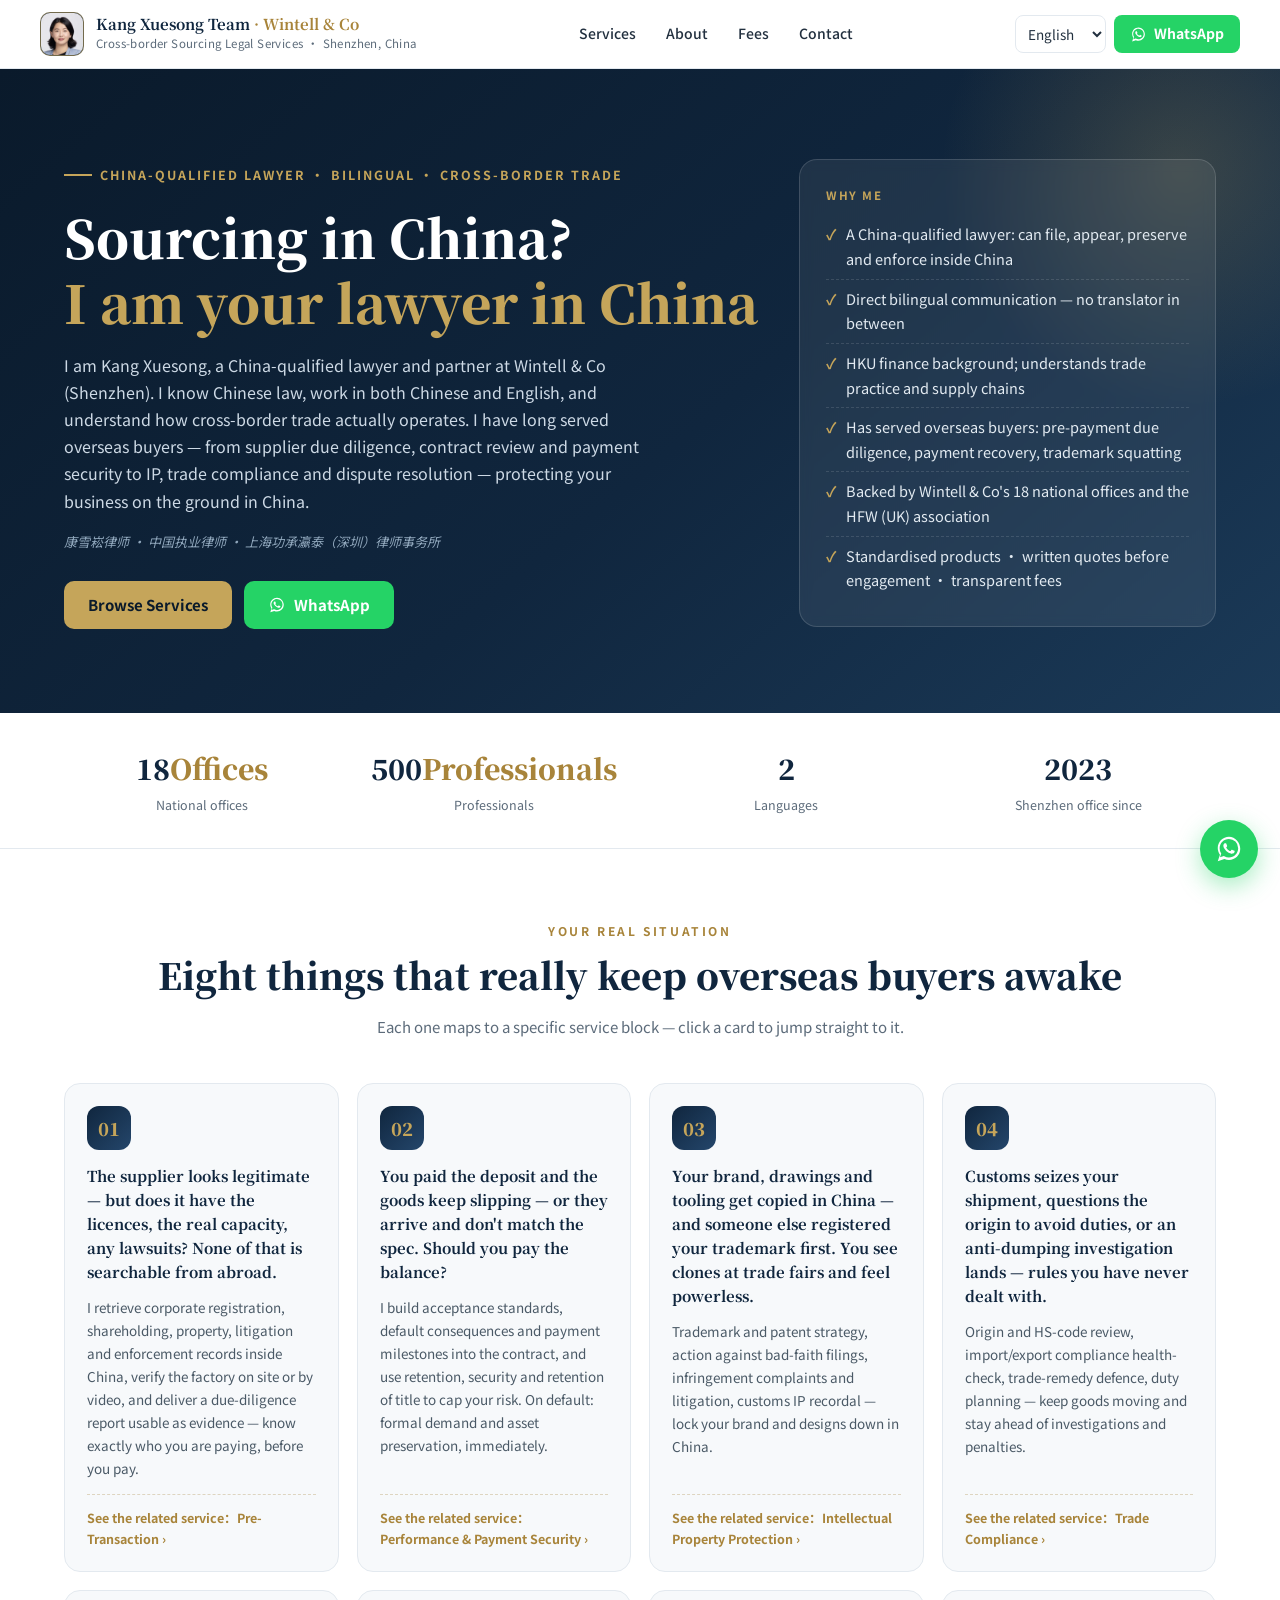
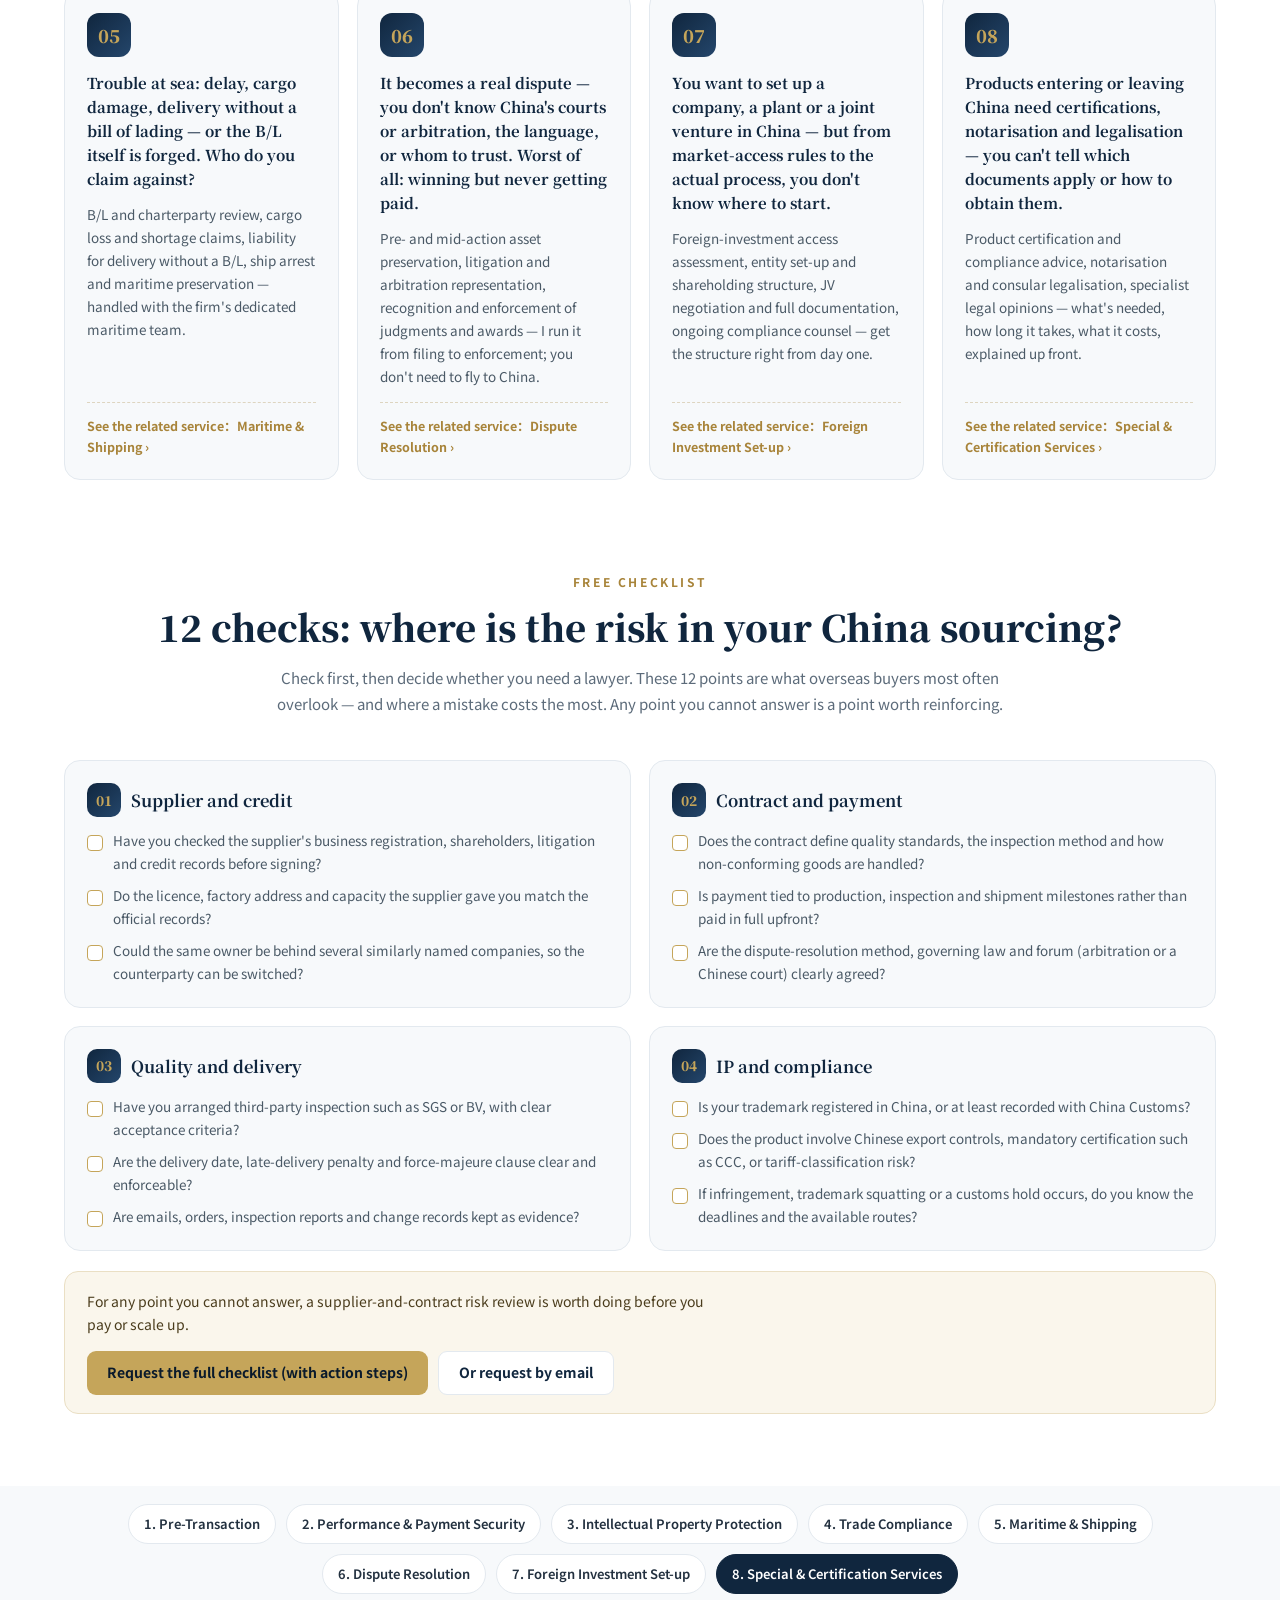
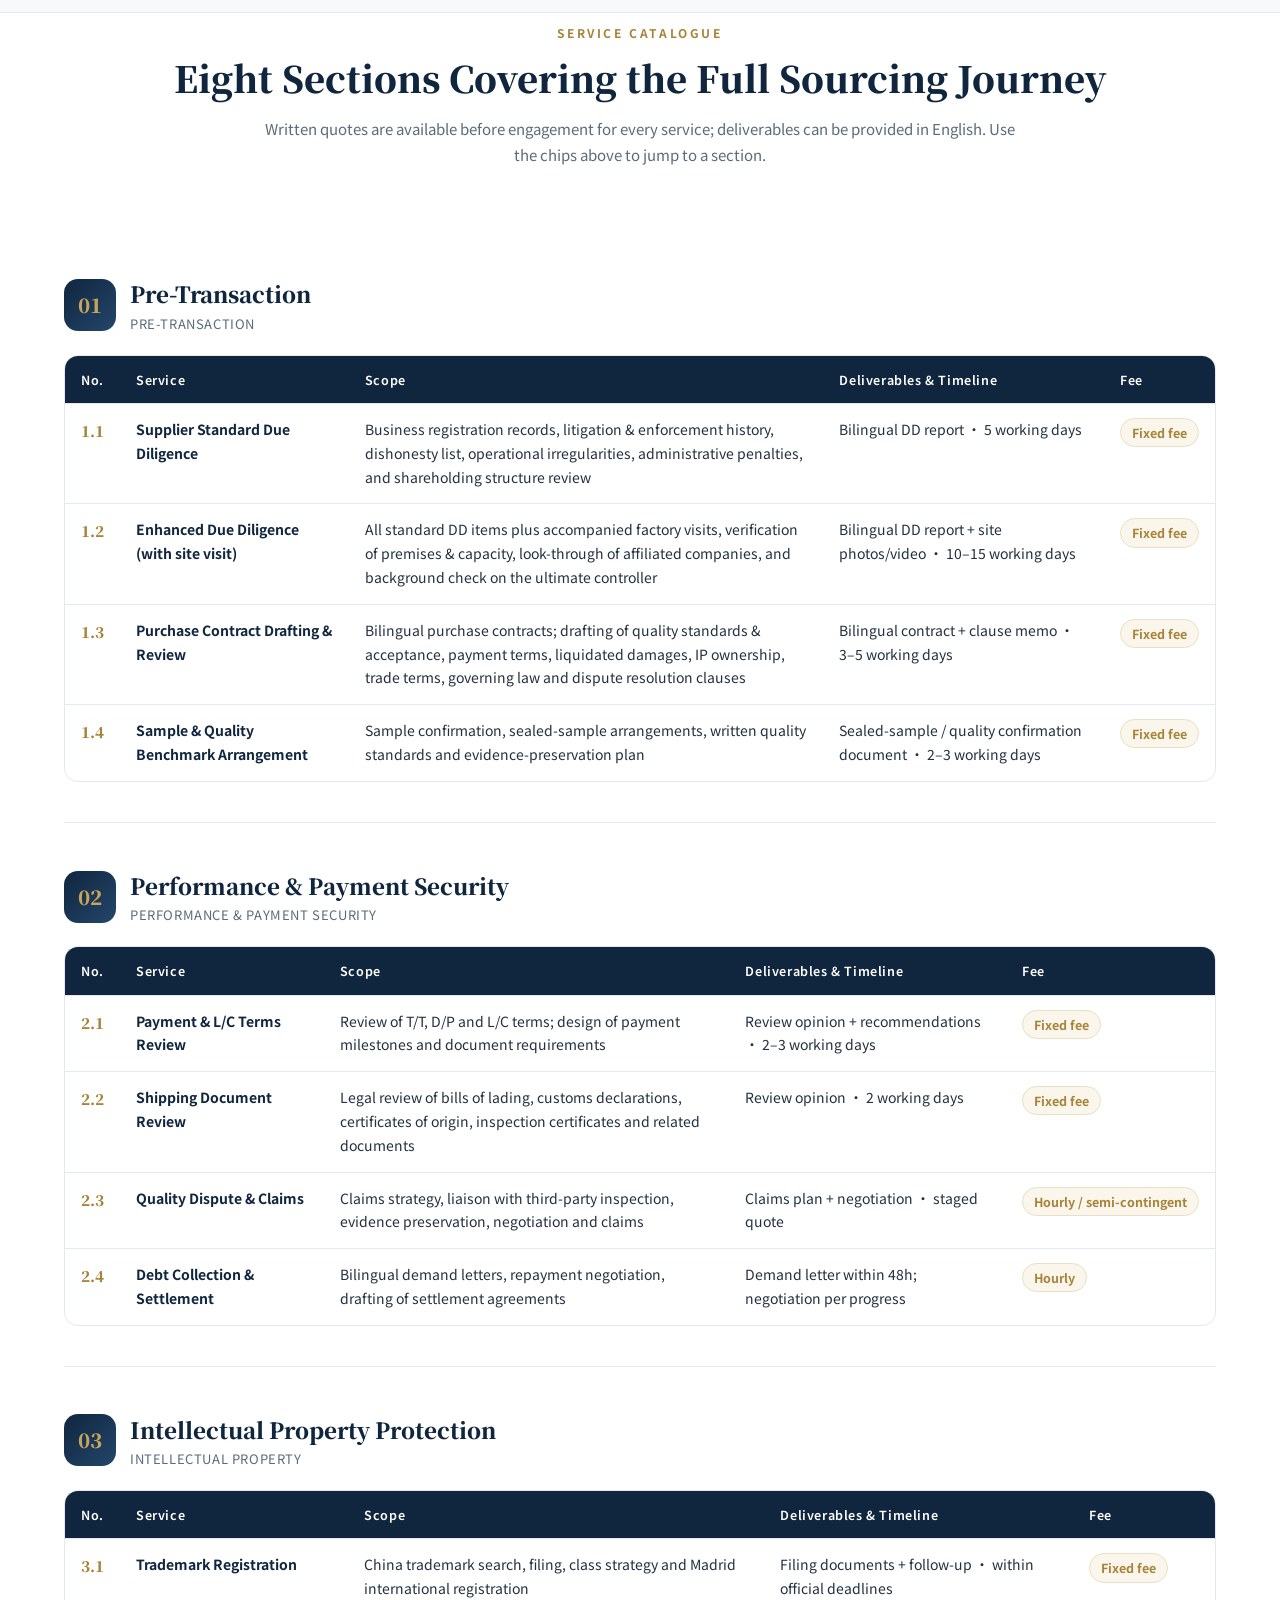
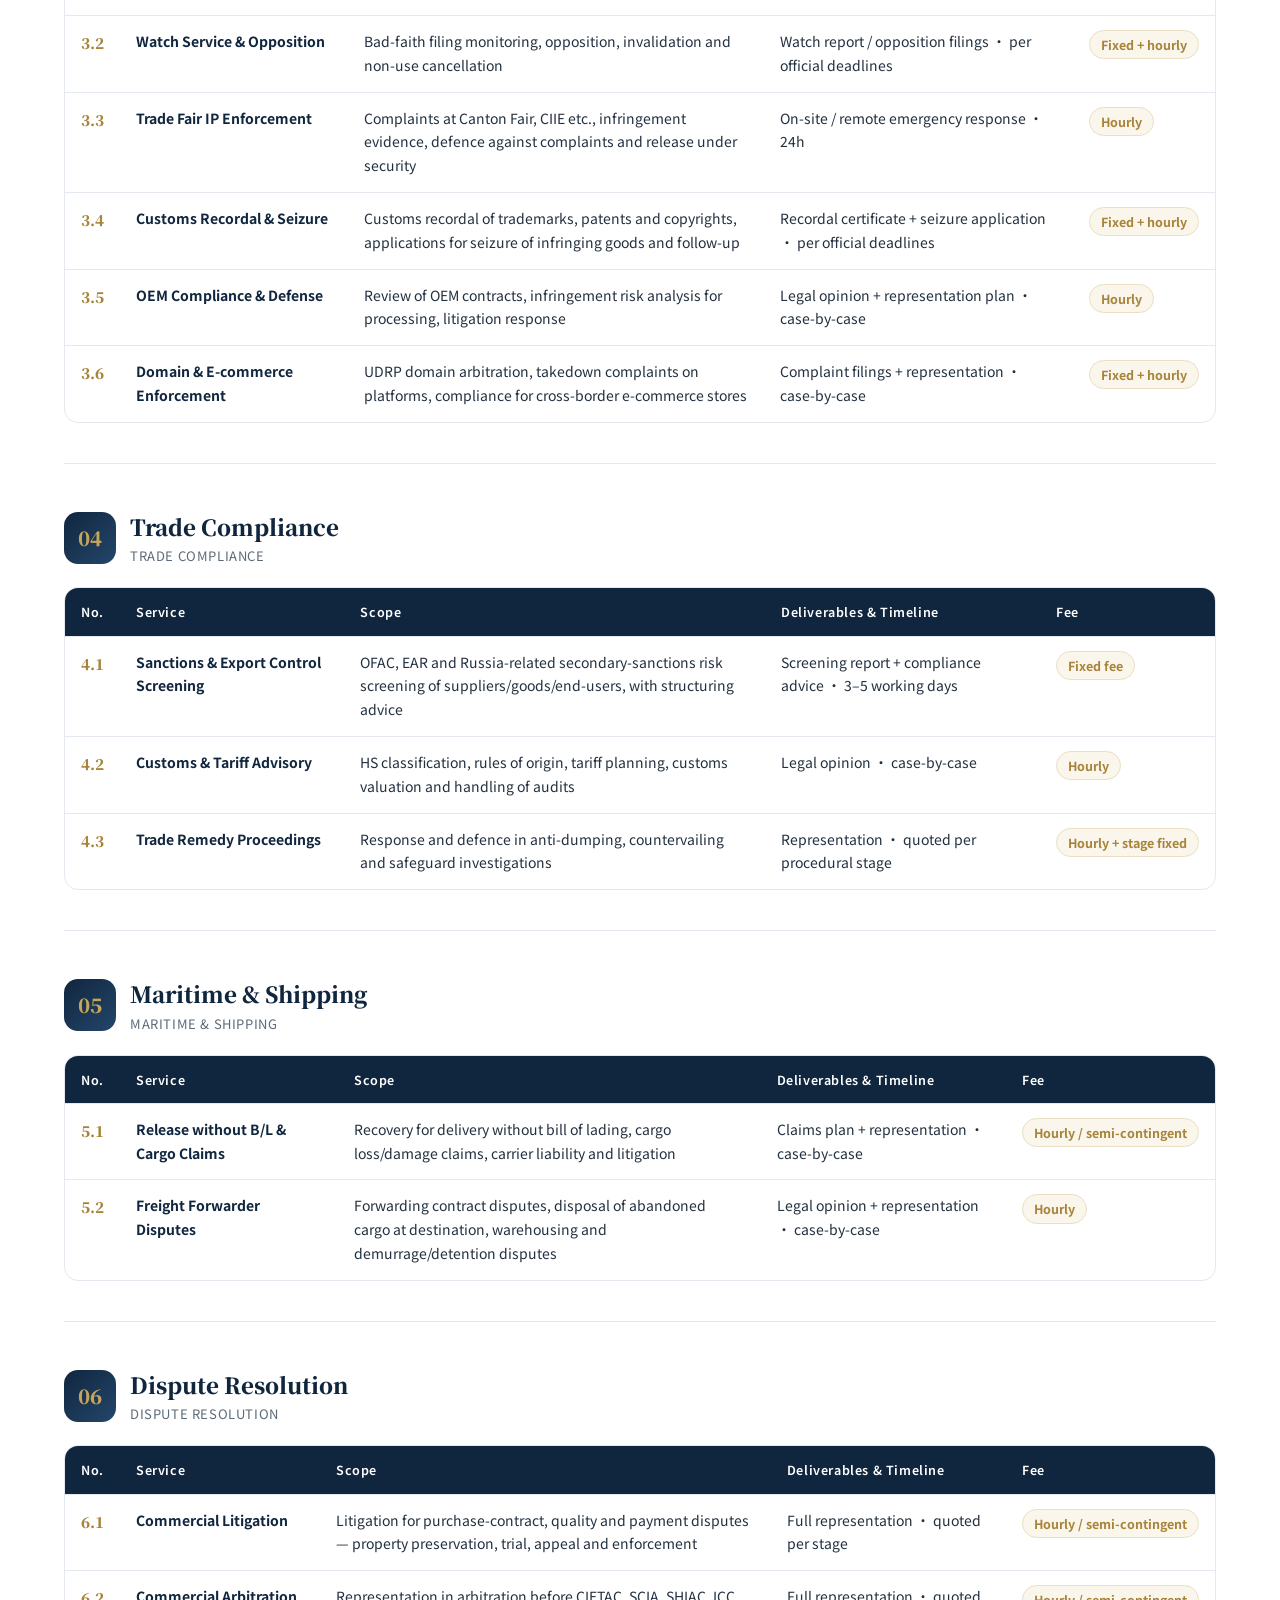
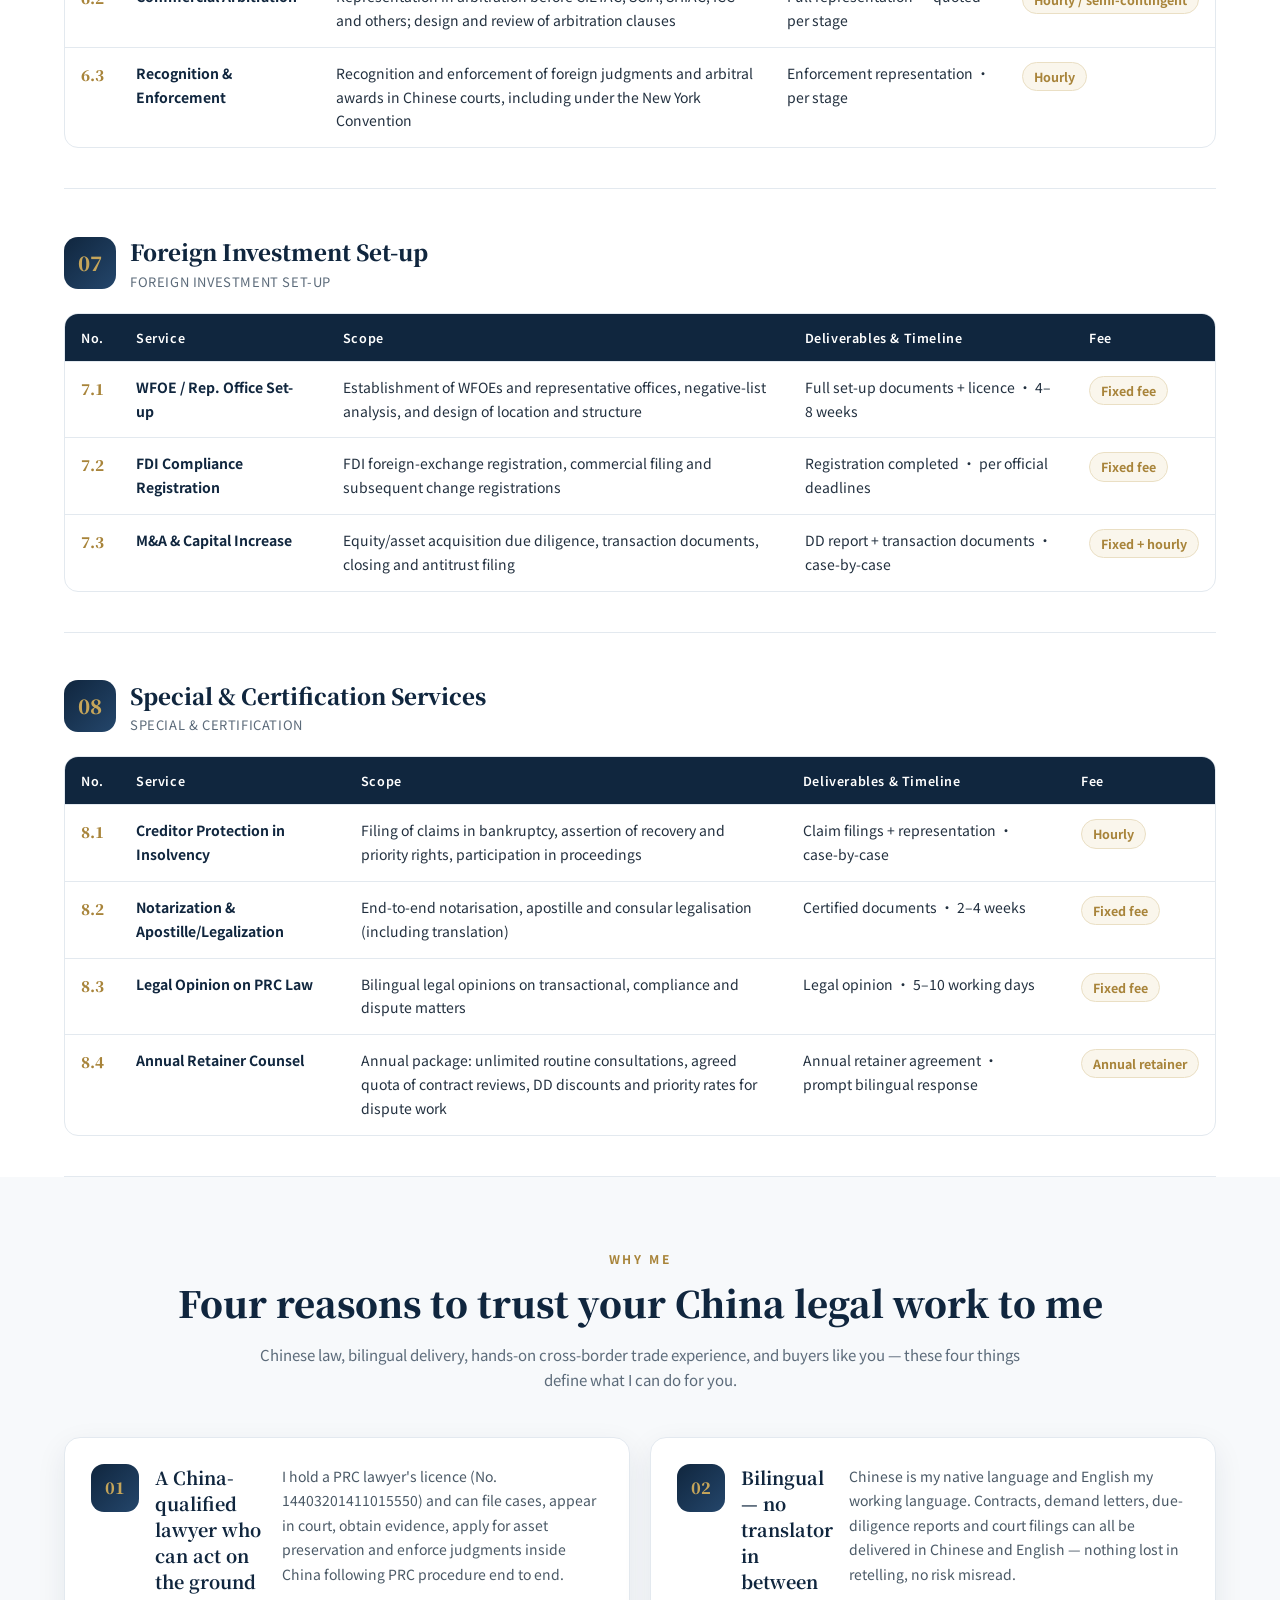
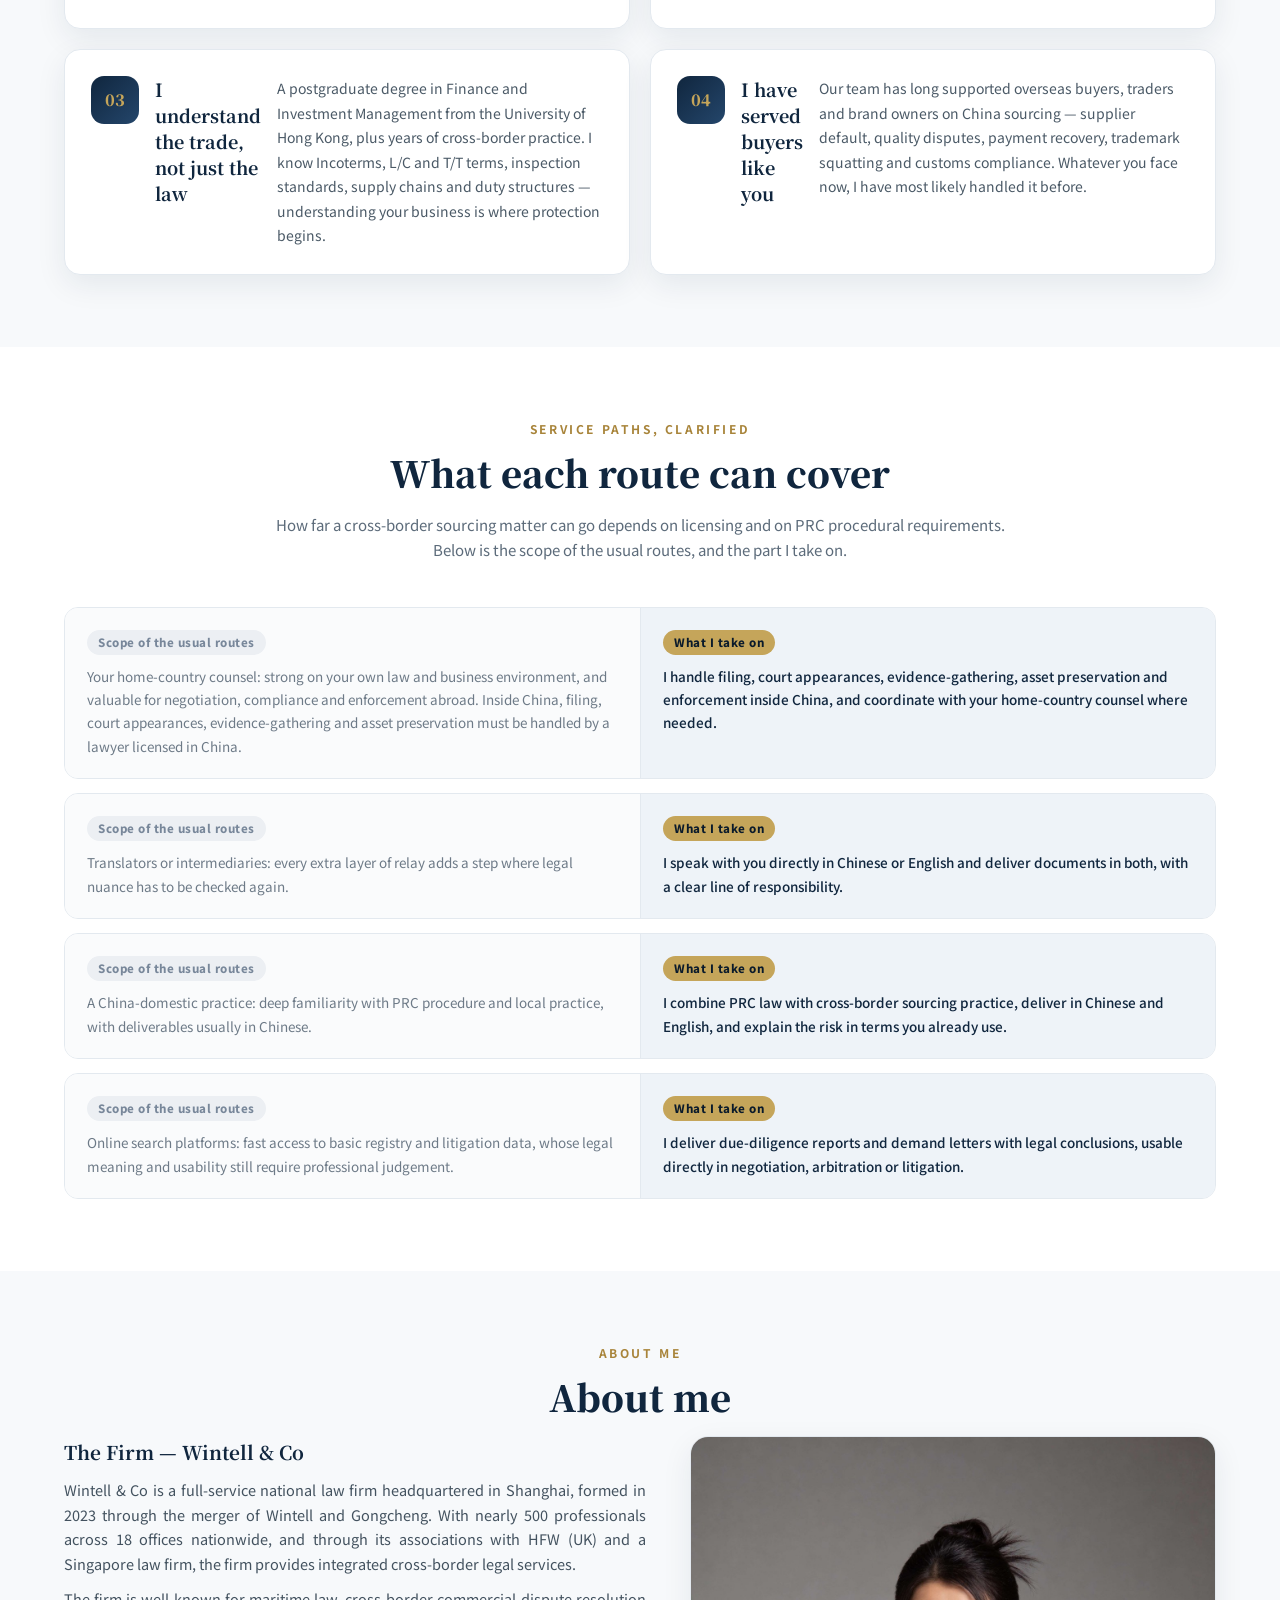
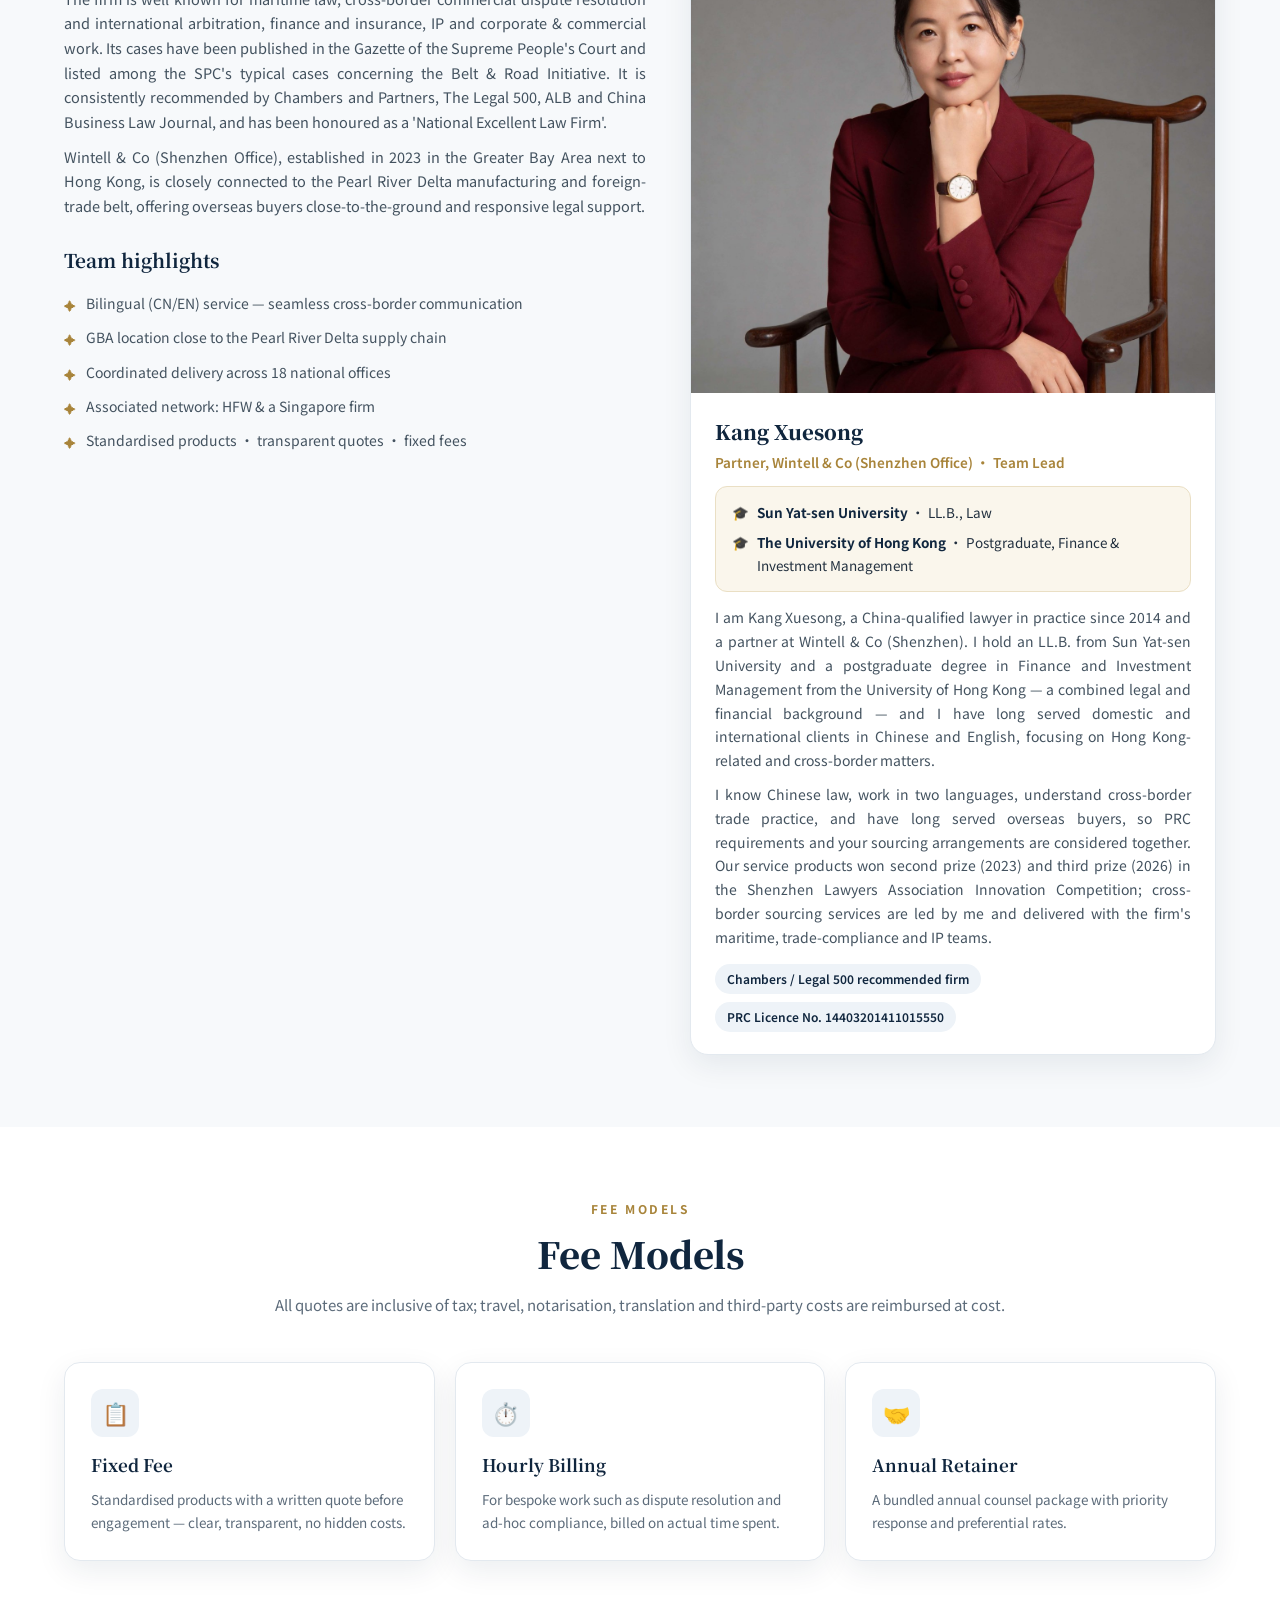
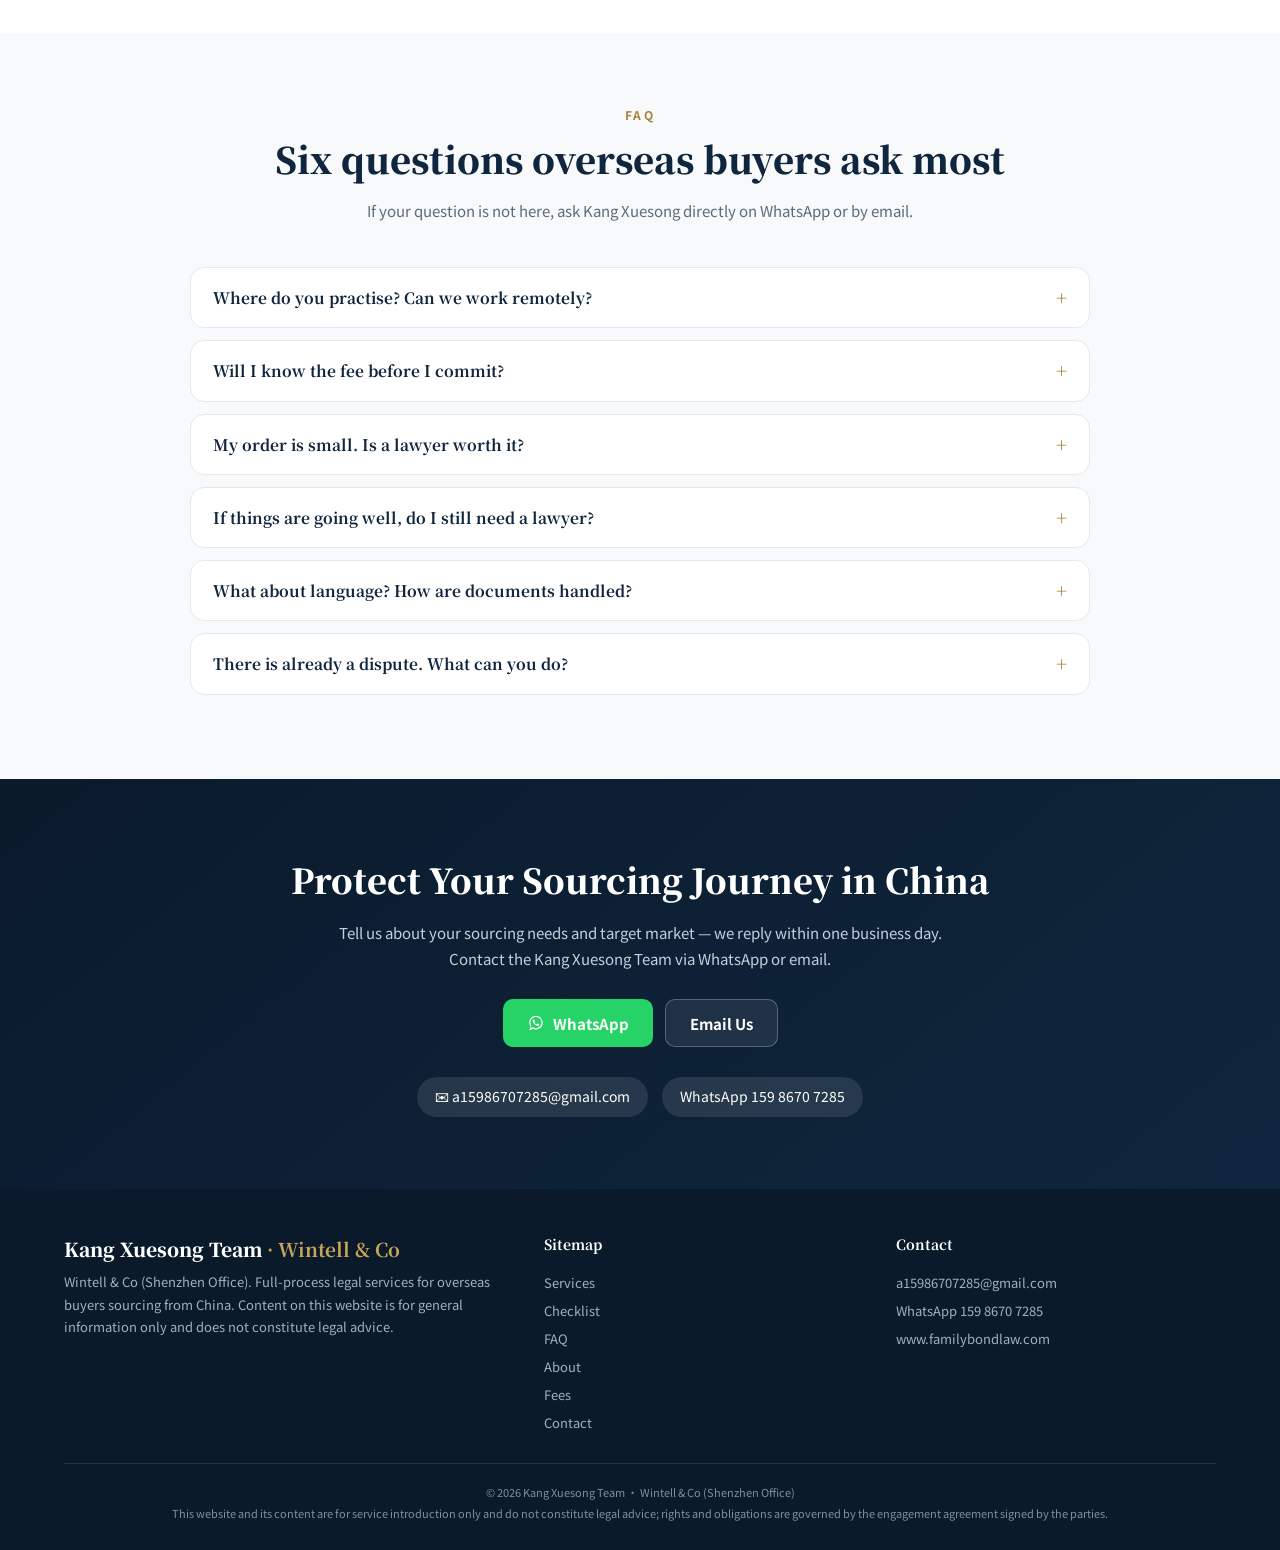
==== commit 2cbe9528: "Add files via upload" ====
--- a/index.html
+++ b/index.html
@@ -55,7 +55,6 @@
 /* ---------- Hero ---------- */
 .hero{position:relative;overflow:hidden;background:linear-gradient(140deg,var(--navy-deep) 0%,var(--navy) 55%,#1b3a58 100%);color:#fff;padding:88px 0 84px}
 .hero::after{content:"";position:absolute;right:-160px;top:-160px;width:520px;height:520px;border-radius:50%;background:radial-gradient(circle,rgba(197,165,90,.22),transparent 65%)}
-.hero-grid{position:absolute;inset:0;width:100%;height:100%;z-index:1;pointer-events:none}
 .hero .container{position:relative;z-index:2;display:grid;grid-template-columns:1.25fr .75fr;gap:40px;align-items:center}
 .hero-eyebrow{display:inline-flex;align-items:center;gap:8px;color:var(--gold);font-size:12.5px;letter-spacing:2px;font-weight:700;text-transform:uppercase;margin-bottom:18px}
 .hero-eyebrow::before{content:"";width:28px;height:2px;background:var(--gold)}
@@ -442,36 +441,6 @@
 
 <!-- hero -->
 <section class="hero" id="top" data-page-node-id="hWnwmwQW6AmQA4LMFQYxKS">
-  <svg class="hero-grid" viewBox="0 0 1200 640" preserveAspectRatio="xMidYMid slice" aria-hidden="true" focusable="false">
-    <defs>
-      <pattern id="hgCell" width="96" height="72" patternUnits="userSpaceOnUse">
-        <path d="M96 0H0V72" fill="none" stroke="#9fb0bf" stroke-opacity="0.16" stroke-width="1"/>
-      </pattern>
-      <radialGradient id="hgFade" cx="50%" cy="40%" r="72%">
-        <stop offset="0%" stop-color="#ffffff" stop-opacity="1"/>
-        <stop offset="55%" stop-color="#ffffff" stop-opacity="0.55"/>
-        <stop offset="100%" stop-color="#ffffff" stop-opacity="0"/>
-      </radialGradient>
-      <mask id="hgMask">
-        <rect width="1200" height="640" fill="url(#hgFade)"/>
-      </mask>
-      <linearGradient id="hgRoute" x1="0" y1="0" x2="1" y2="0">
-        <stop offset="0%" stop-color="#c5a55a" stop-opacity="0"/>
-        <stop offset="38%" stop-color="#c5a55a" stop-opacity="0.5"/>
-        <stop offset="100%" stop-color="#c5a55a" stop-opacity="0"/>
-      </linearGradient>
-    </defs>
-    <rect width="1200" height="640" fill="url(#hgCell)" mask="url(#hgMask)"/>
-    <g fill="none" stroke="url(#hgRoute)" stroke-width="1.4" mask="url(#hgMask)">
-      <path d="M-60 566C220 476 420 306 646 202"/>
-      <path d="M170 706C420 566 706 424 1270 252"/>
-    </g>
-    <g fill="#c5a55a" mask="url(#hgMask)">
-      <circle cx="646" cy="202" r="3" fill-opacity="0.5"/>
-      <circle cx="238" cy="458" r="2.4" fill-opacity="0.34"/>
-      <circle cx="1016" cy="332" r="2.6" fill-opacity="0.38"/>
-    </g>
-  </svg>
   <div class="container" data-page-node-id="VaspFPgGa1K3xQoQEi1qv0">
     <div data-page-node-id="I8MBFdZ6dmycF4ZdxAzTxm">
       <div class="hero-eyebrow" data-i18n="heroEyebrow" data-page-node-id="yjlGwSBUWszxYrZG1slOg2">Legal Service Catalogue for Overseas Buyers</div>
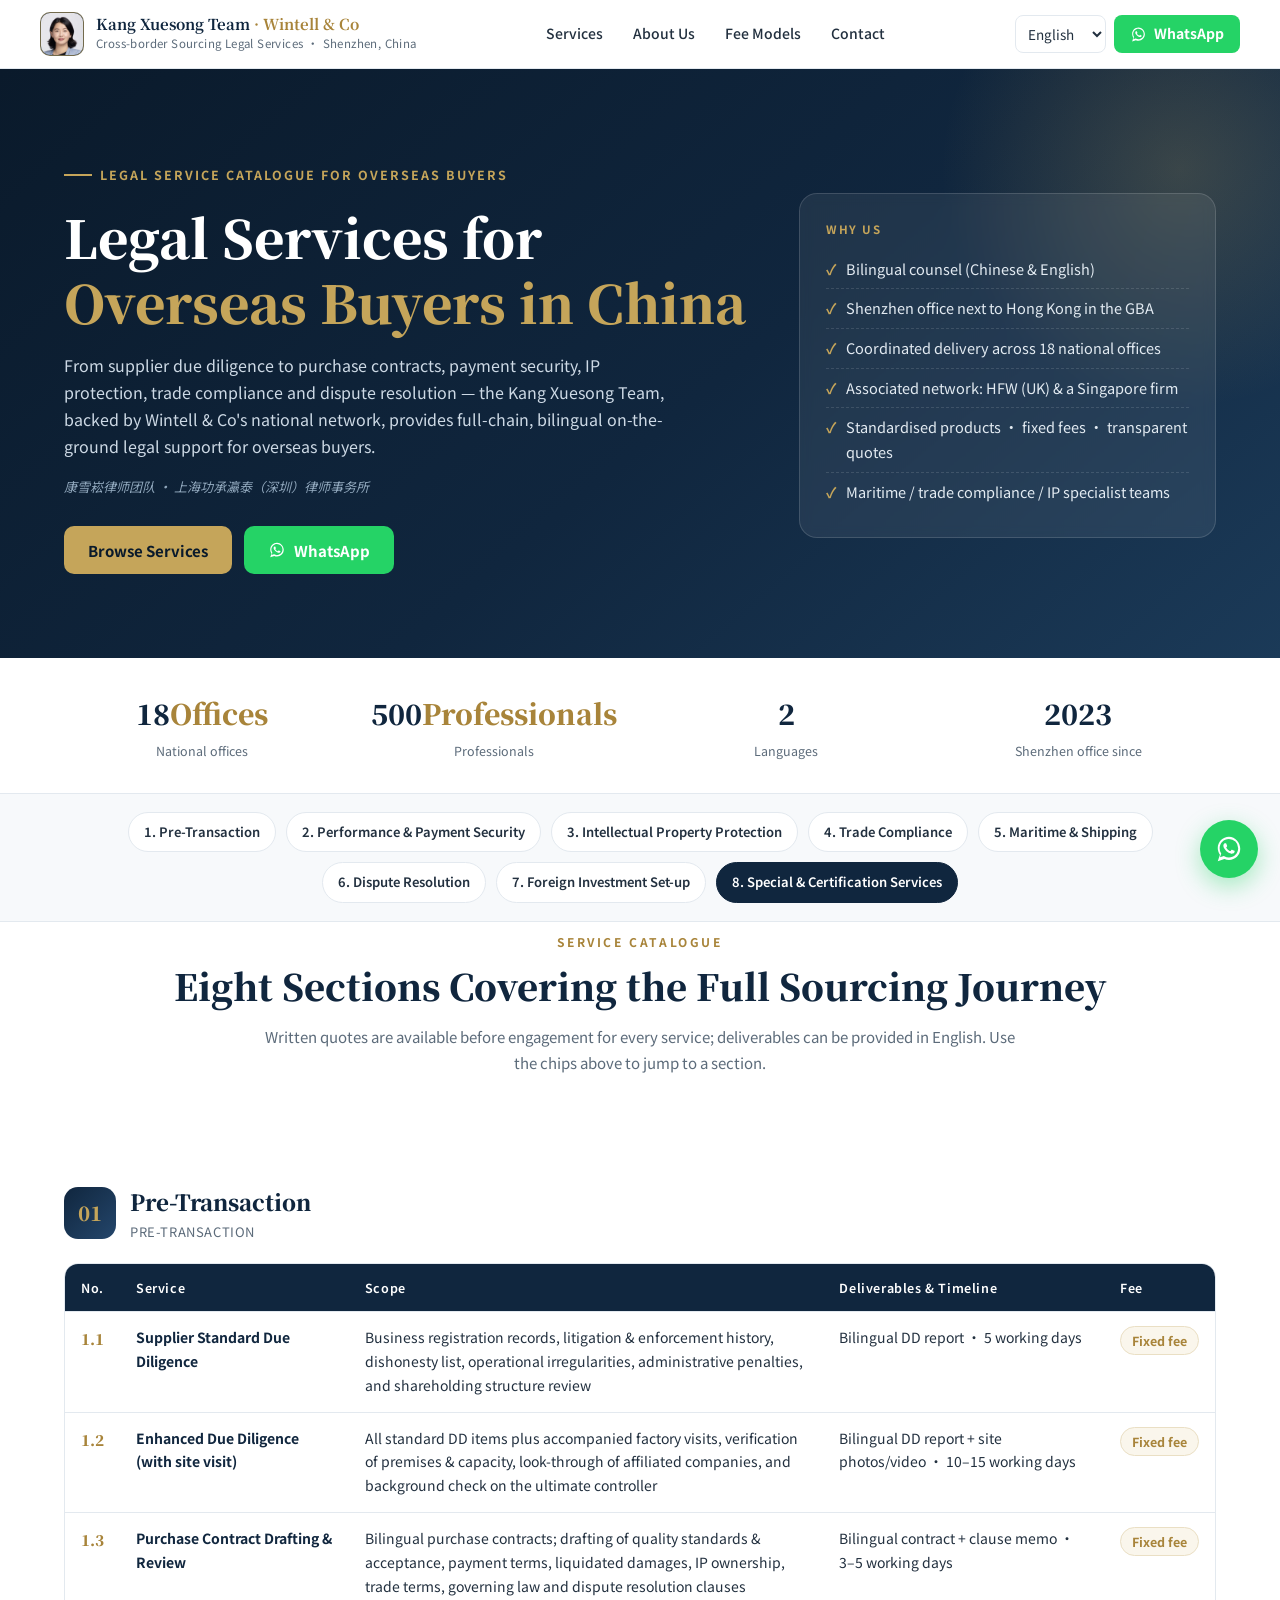
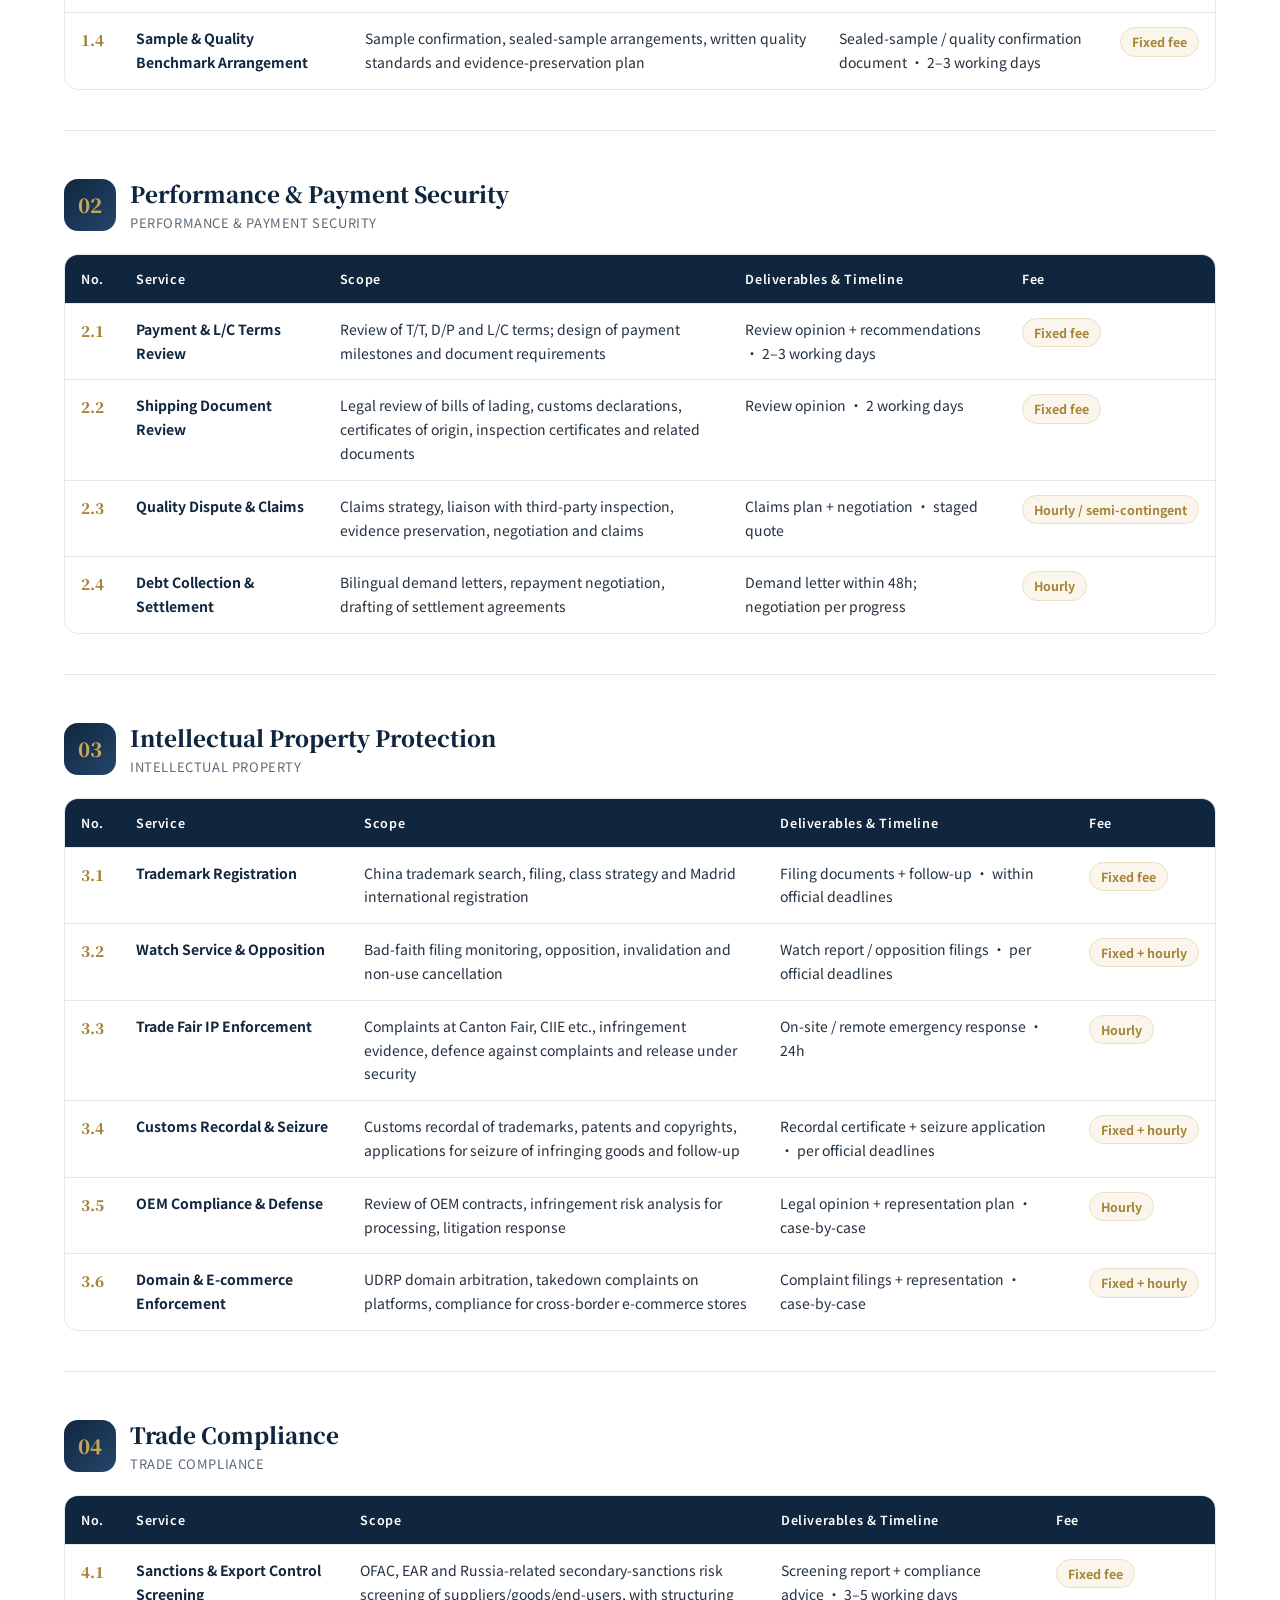
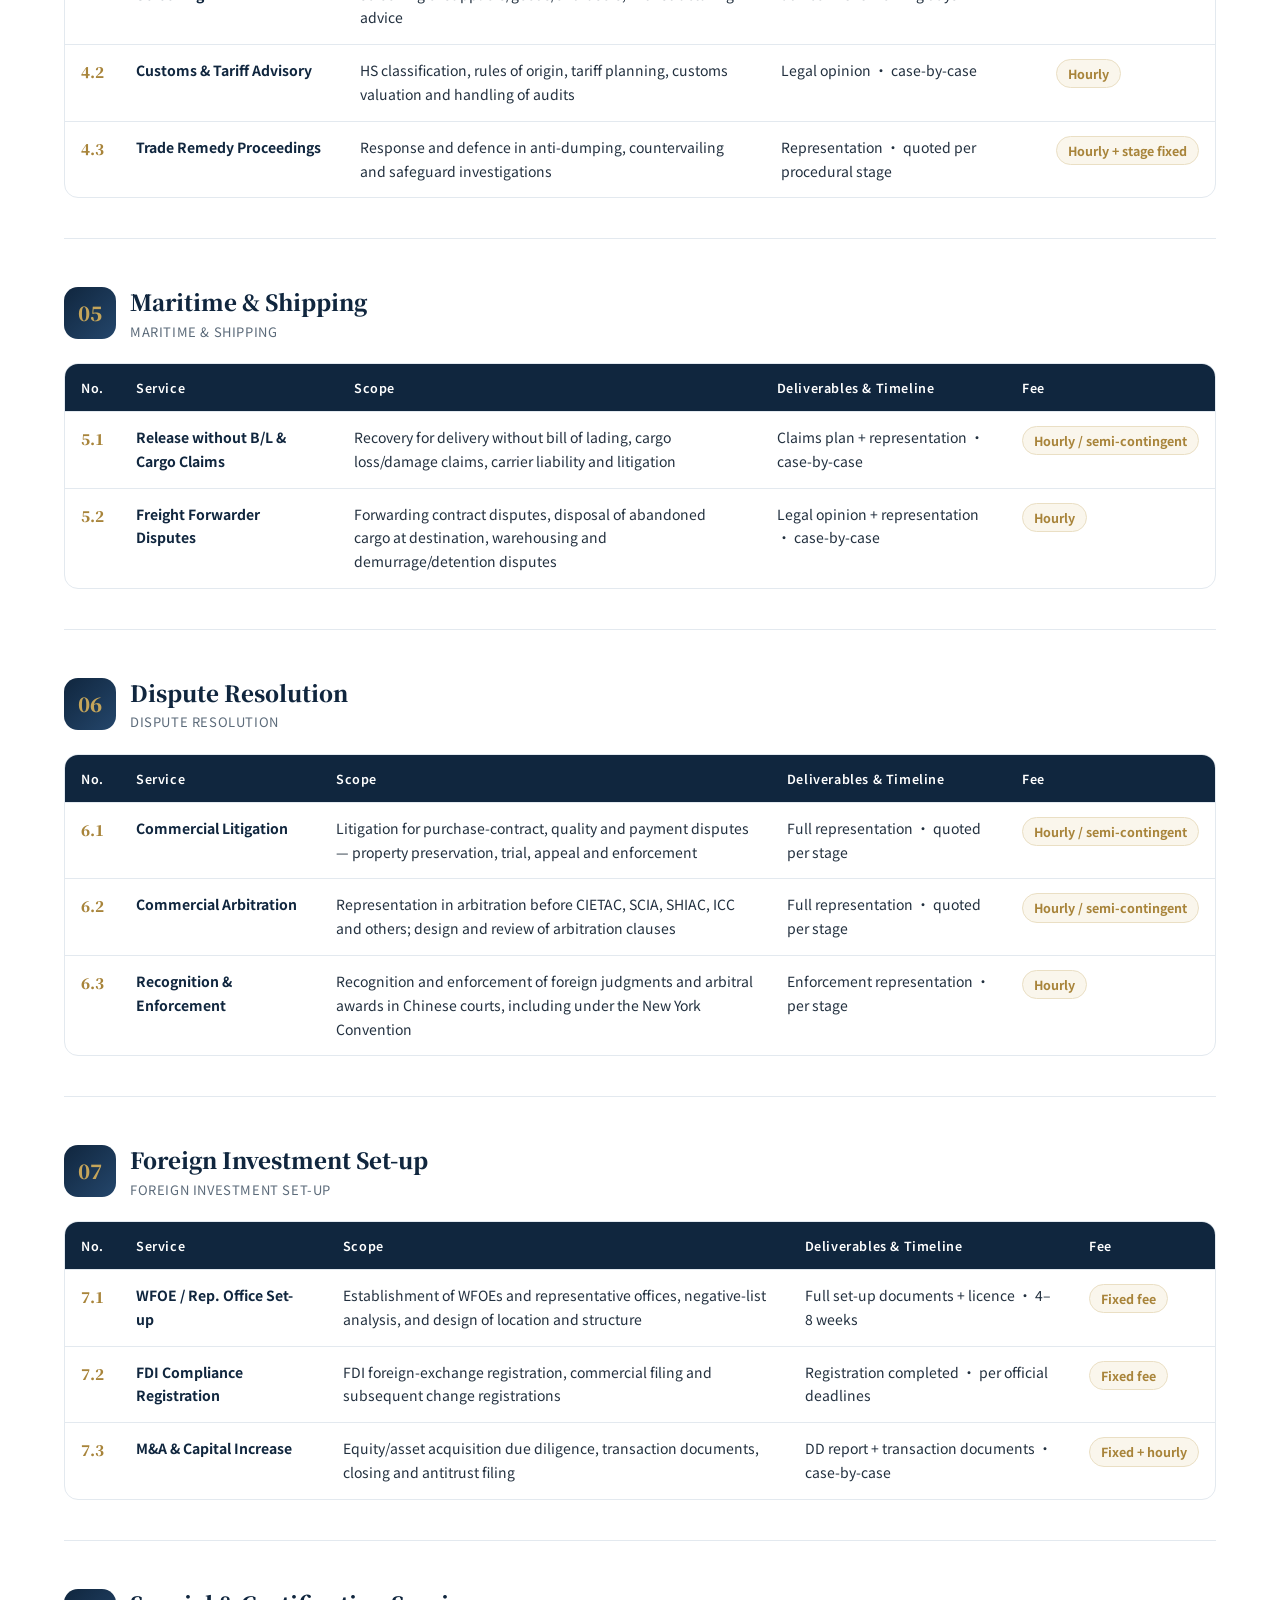
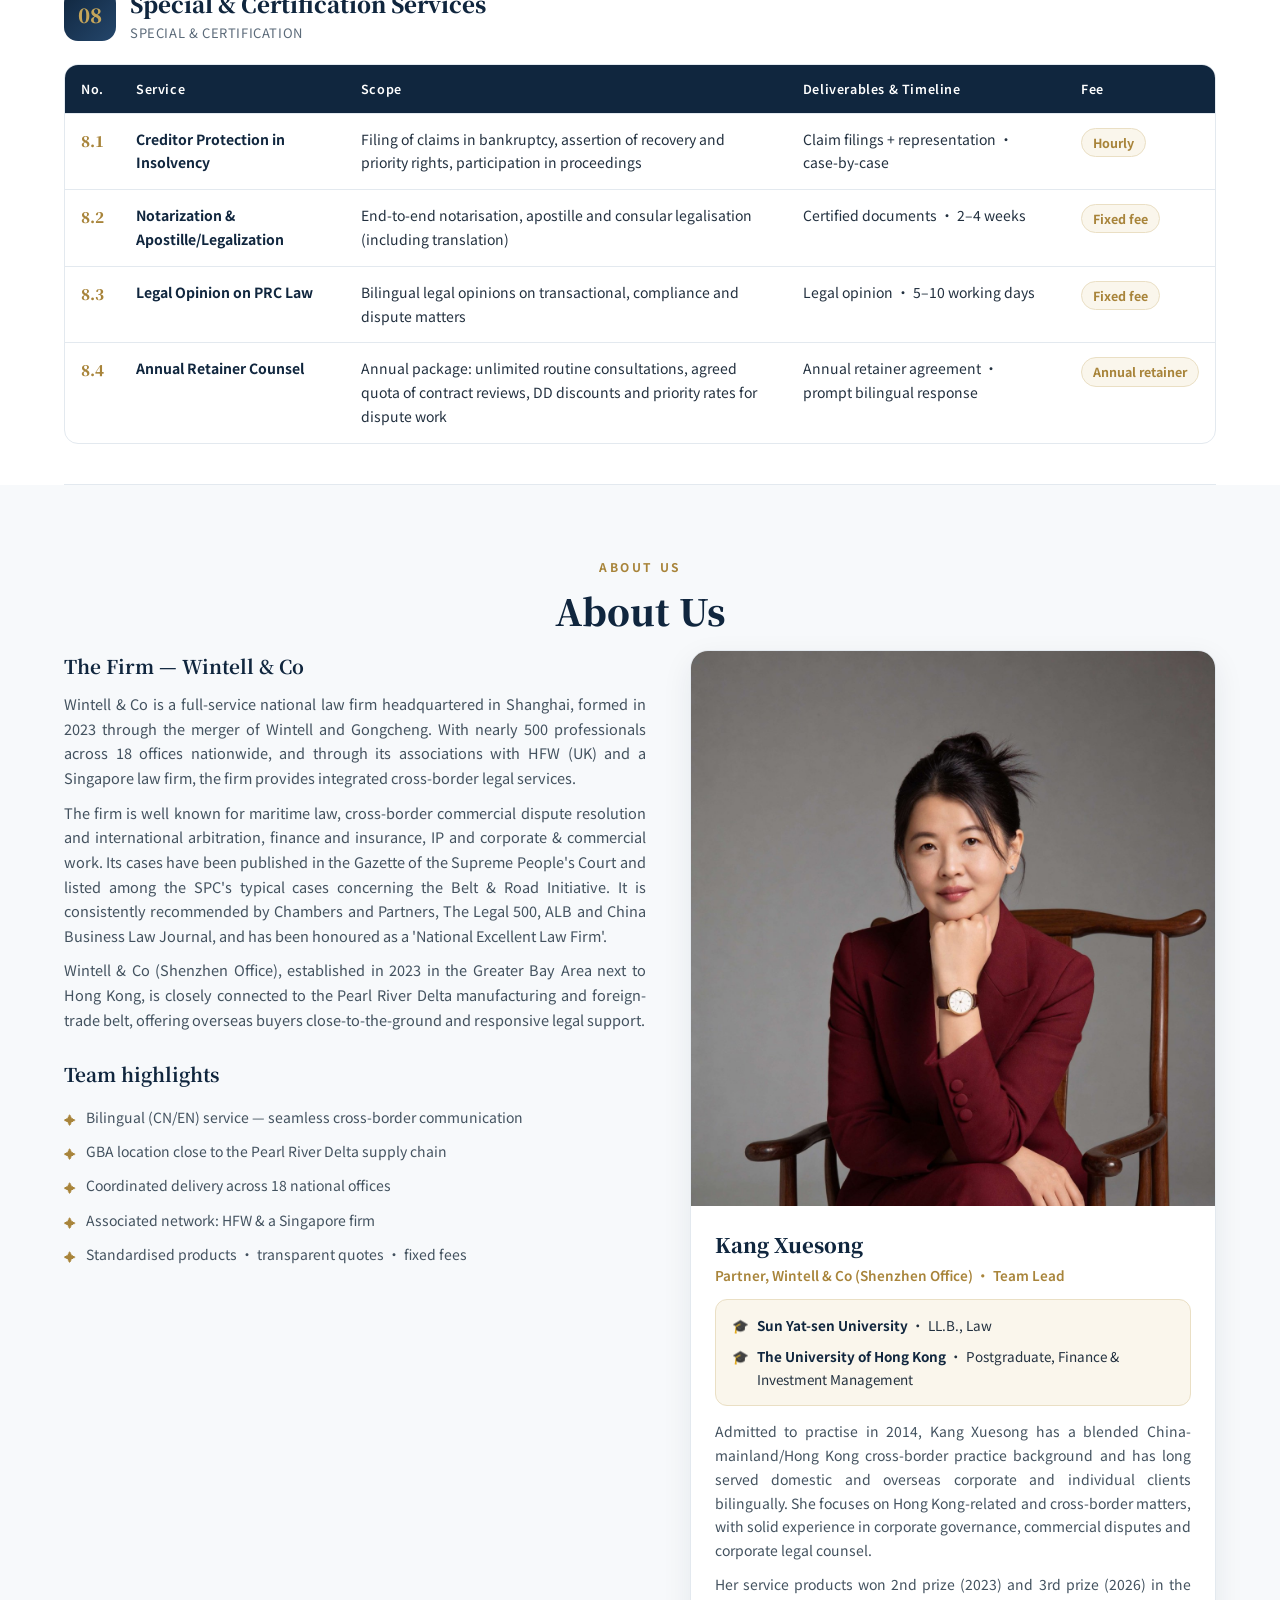
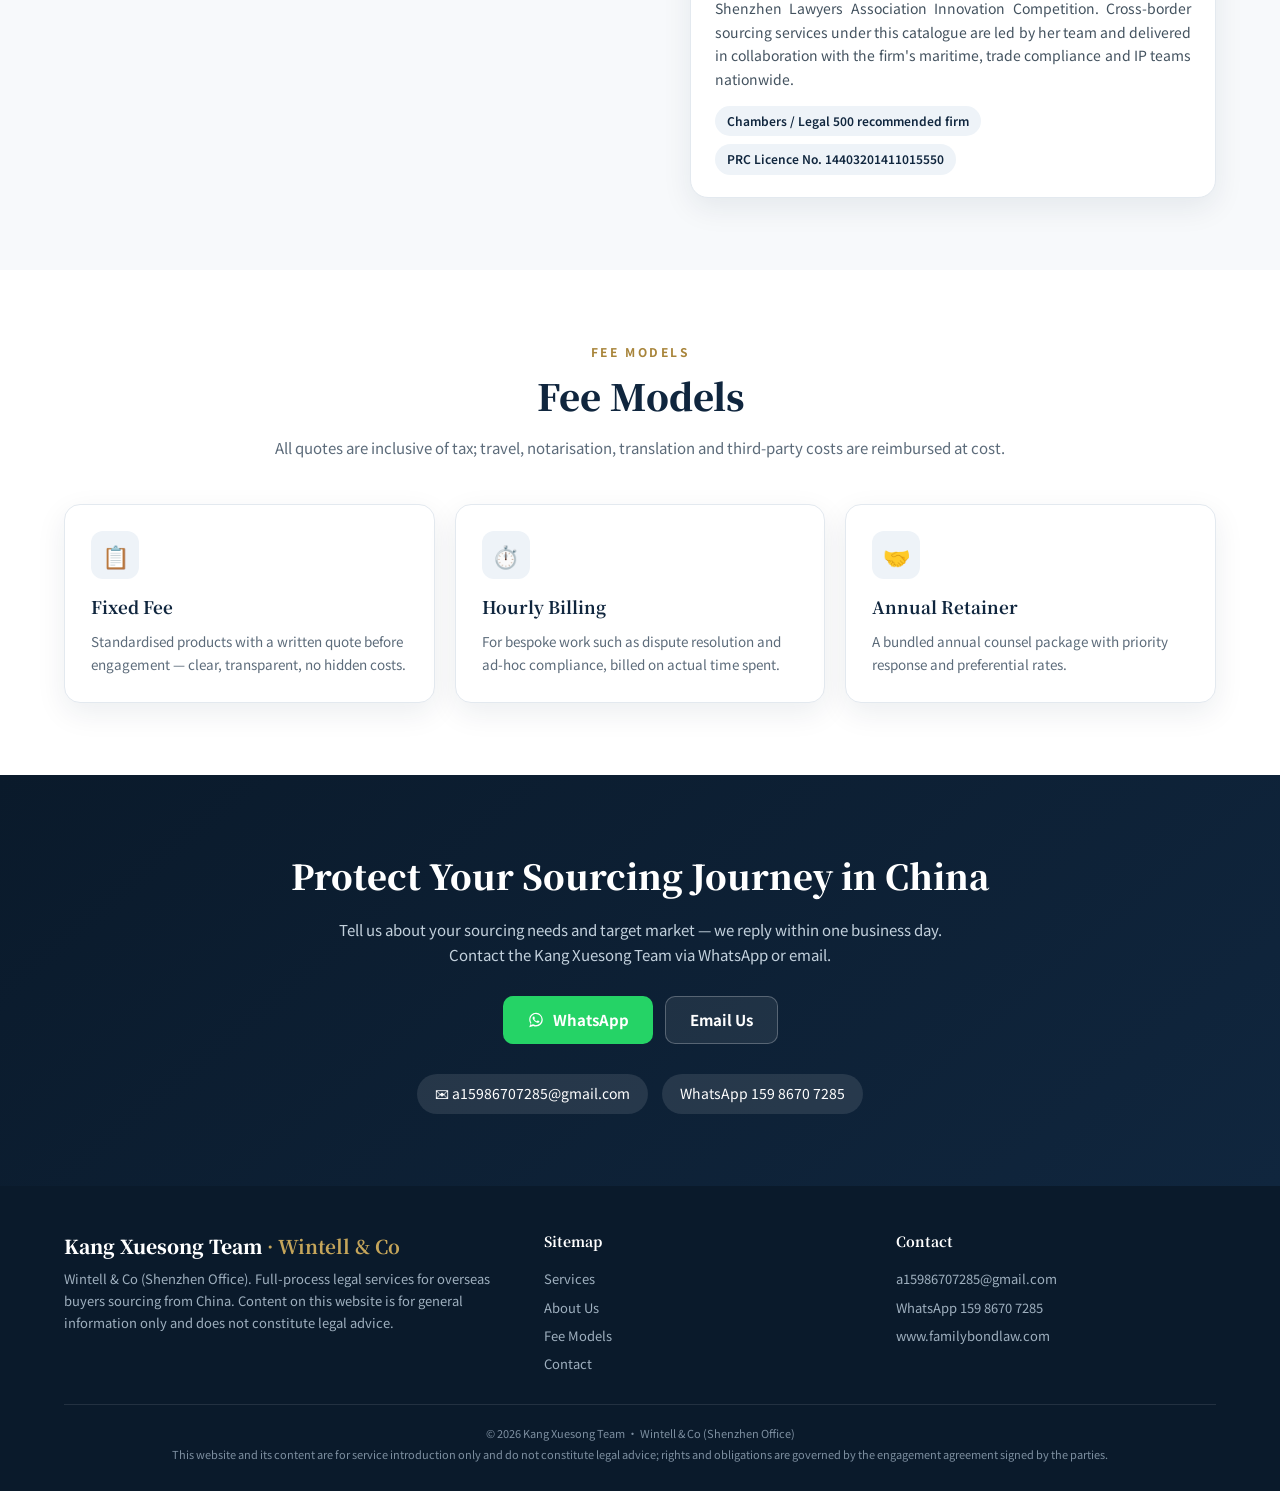
==== commit 88886ba9: "Add files via upload" ====
--- a/index.html
+++ b/index.html
@@ -4,11 +4,11 @@
 <meta charset="utf-8" data-page-node-id="nYHj15DcyiX0w8gFRXBXEi">
 <meta name="viewport" content="width=device-width, initial-scale=1, viewport-fit=cover" data-page-node-id="dwau8sDCXyC2pTKoNvtCRC">
 <meta name="baidu-site-verification" content="codeva-jQPgo2aLy0" data-page-node-id="LZR9jEEKKYdTxs5VF21KK7">
-<title>中国执业律师 · 服务境外采购商 | 康雪崧律师 · 功承瀛泰深圳</title>
-<meta name="description" content="康雪崧律师，中国执业律师、上海功承瀛泰（深圳）律师事务所合伙人。懂中国法律、中英双语、熟悉跨境贸易实操、长期服务境外采购商：供应商尽调、采购合同、货款安全、知识产权、贸易合规与争议解决。English, Español, Français, Deutsch, العربية 可切换。" data-page-node-id="kzILoMtVXFeGdODQUEqEHc">
+<title>外国采购商中国法律服务 | 康雪崧律师团队 · Wintell &amp; Co 深圳</title>
+<meta name="description" content="上海功承瀛泰（深圳）律师事务所康雪崧律师团队 — 为外国采购商提供从供应商尽调、采购合同、货款安全、知识产权到争议解决的中国法律服务。English, Español, Français, Deutsch, العربية 可切换。" data-page-node-id="kzILoMtVXFeGdODQUEqEHc">
 <meta name="keywords" content="China legal service for overseas buyers, foreign purchaser China lawyer, supplier due diligence China, purchase contract China, IP protection China, trade compliance China, 外国采购商法律服务, 涉外法律服务, 康雪崧律师, 功承瀛泰" data-page-node-id="eryCW4MsxC9FG9OZtDEYho">
-<meta property="og:title" content="中国执业律师，服务境外采购商 | 康雪崧律师 · 功承瀛泰深圳" data-page-node-id="i5AiEc2l9risXQxwJnWEkg">
-<meta property="og:description" content="懂中国法律 · 中英双语 · 熟悉跨境贸易实操 · 同类外商客户经验。为境外采购商提供中国采购全流程法律服务。" data-page-node-id="iwEOHDsMIq1DIV3YYWIHRH">
+<meta property="og:title" content="Legal Service Catalogue for Overseas Buyers Sourcing from China | Kang Xuesong Team" data-page-node-id="i5AiEc2l9risXQxwJnWEkg">
+<meta property="og:description" content="Wintell & Co (Shenzhen Office) · Kang Xuesong team — full legal support for overseas buyers sourcing from China." data-page-node-id="iwEOHDsMIq1DIV3YYWIHRH">
 <meta property="og:type" content="website" data-page-node-id="qp6jSfD7uHpMztR3tEMrHd">
 <meta property="og:url" content="https://www.familybondlaw.com/" data-page-node-id="LY2aXbFtj6MX7jxNgQAPDO">
 <meta property="og:image" content="https://www.familybondlaw.com/images/lawyer-portrait.jpg" data-page-node-id="cO1IBANgksYvn626BVYDIv">
@@ -144,51 +144,6 @@
 .fee-ico{width:48px;height:48px;border-radius:12px;background:var(--navy-light);display:flex;align-items:center;justify-content:center;font-size:22px;margin-bottom:14px}
 .fee-card h4{font-family:var(--font-serif);color:var(--navy);font-size:17px;margin-bottom:8px}
 .fee-card p{font-size:13.5px;color:var(--gray)}
-/* ---------- Pain points（八大痛点 ↔ 八大板块） ---------- */
-.pains{background:var(--white);padding-bottom:20px}
-.pains-grid{display:grid;grid-template-columns:repeat(4,1fr);gap:18px}
-.pain-card{background:var(--cream);border:1px solid var(--line);border-radius:16px;padding:22px;display:flex;flex-direction:column;transition:.18s}
-.pain-card:hover{transform:translateY(-3px);box-shadow:var(--shadow);border-color:#d5e0eb}
-.pain-no{width:44px;height:44px;flex-shrink:0;border-radius:12px;background:linear-gradient(135deg,var(--navy),#24466b);color:var(--gold);display:flex;align-items:center;justify-content:center;font-family:var(--font-serif);font-weight:900;font-size:18px;margin-bottom:14px}
-.pain-q{font-family:var(--font-serif);font-weight:700;color:var(--navy);font-size:15px;line-height:1.6;margin-bottom:12px}
-.pain-a{font-size:13.5px;color:#4a5966;line-height:1.7;flex:1}
-.pain-link{margin-top:14px;padding-top:12px;border-top:1px dashed #ded5c0;font-size:12.5px;font-weight:700;color:var(--gold-deep);display:block}
-.pain-link:hover{color:var(--navy)}
-/* ---------- Why me（四大优势） ---------- */
-.why{background:var(--cream)}
-.adv-grid{display:grid;grid-template-columns:repeat(2,1fr);gap:20px}
-.adv-card{background:#fff;border:1px solid var(--line);border-radius:16px;padding:26px;display:flex;gap:16px;box-shadow:var(--shadow);transition:.18s}
-.adv-card:hover{transform:translateY(-3px)}
-.adv-ico{width:48px;height:48px;flex-shrink:0;border-radius:13px;background:linear-gradient(135deg,var(--navy),#24466b);color:var(--gold);display:flex;align-items:center;justify-content:center;font-size:16px;font-weight:900;font-family:var(--font-serif)}
-.adv-title{font-family:var(--font-serif);font-size:18px;color:var(--navy);line-height:1.45;margin-bottom:8px}
-.adv-desc{font-size:14px;color:#4a5966;line-height:1.75}
-/* ---------- Gap（我能解决你解决不了的问题） ---------- */
-.gap{background:var(--white)}
-.gap-list{display:flex;flex-direction:column;gap:14px}
-.gap-row{display:grid;grid-template-columns:1fr 1fr;border:1px solid var(--line);border-radius:14px;overflow:hidden;background:#fff}
-.gap-cant{padding:20px 22px;background:#fafbfc}
-.gap-can{padding:20px 22px;background:var(--navy-light);border-inline-start:1px solid var(--line)}
-.gap-tag{display:inline-block;font-size:11.5px;font-weight:800;letter-spacing:.5px;padding:3px 11px;border-radius:20px;margin-bottom:10px}
-.gap-cant .gap-tag{background:#eceff3;color:#78879a}
-.gap-can .gap-tag{background:var(--gold);color:var(--navy-deep)}
-.gap-cant p{font-size:13.5px;color:#6d7a87;line-height:1.72}
-.gap-can p{font-size:13.5px;color:var(--navy);line-height:1.72;font-weight:500}
-@media(max-width:960px){
-  .pains{padding-bottom:10px}
-  .pains-grid{grid-template-columns:repeat(2,1fr);gap:14px}
-  .adv-grid{grid-template-columns:1fr;gap:14px}
-  .gap-row{grid-template-columns:1fr}
-  .gap-can{border-inline-start:none;border-top:1px solid var(--line)}
-  .adv-card{padding:20px;gap:13px}
-  .adv-ico{width:42px;height:42px;border-radius:11px}
-  .adv-title{font-size:16.5px}
-}
-@media(max-width:520px){
-  .pains-grid{grid-template-columns:1fr}
-  .pain-card{padding:18px}
-  .pain-no{width:38px;height:38px;font-size:16px;border-radius:10px;margin-bottom:12px}
-  .gap-cant,.gap-can{padding:16px 18px}
-}
 /* ---------- CTA ---------- */
 .cta{background:linear-gradient(140deg,var(--navy-deep),var(--navy));color:#fff;text-align:center;padding:72px 0}
 .cta h2{font-family:var(--font-serif);font-size:clamp(24px,3vw,34px);font-weight:900;margin-bottom:12px}
@@ -354,48 +309,6 @@
   .contact-line a{width:100%}
   .foot-note{line-height:1.8}
 }
-/* ---------- 自查清单 ---------- */
-.chk{background:var(--white)}
-.chk-grid{display:grid;grid-template-columns:repeat(2,1fr);gap:18px}
-.chk-card{background:var(--cream);border:1px solid var(--line);border-radius:16px;padding:22px;transition:.18s}
-.chk-card:hover{border-color:#d5e0eb;box-shadow:var(--shadow)}
-.chk-card h4{font-family:var(--font-serif);color:var(--navy);font-size:16.5px;margin-bottom:12px;display:flex;align-items:center;gap:10px}
-.chk-no{width:34px;height:34px;flex-shrink:0;border-radius:10px;background:linear-gradient(135deg,var(--navy),#24466b);color:var(--gold);display:flex;align-items:center;justify-content:center;font-family:var(--font-serif);font-weight:900;font-size:13.5px}
-.chk-card ul{list-style:none}
-.chk-card li{position:relative;padding-inline-start:26px;font-size:13.5px;color:#4a5966;line-height:1.7;margin-bottom:9px}
-.chk-card li:last-child{margin-bottom:0}
-.chk-card li::before{content:"";position:absolute;inset-inline-start:0;top:6px;width:14px;height:14px;border:1.5px solid var(--gold);border-radius:4px;background:#fff}
-.chk-note{background:var(--gold-light);border:1px solid #eadfc4;border-radius:14px;padding:18px 22px;margin-top:20px;display:flex;flex-wrap:wrap;align-items:center;justify-content:space-between;gap:14px}
-.chk-note p{font-size:14px;color:#4a3c1c;max-width:640px}
-.chk-actions{display:flex;gap:10px;flex-wrap:wrap}
-.btn-sm{min-height:44px;padding:0 20px;font-size:14px;border-radius:9px}
-.btn-line{background:#fff;border:1px solid var(--line);color:var(--navy)}
-.btn-line:hover{border-color:var(--navy);transform:translateY(-2px)}
-/* ---------- 常见问题 ---------- */
-.faq{background:var(--cream)}
-.faq-list{max-width:900px;margin:0 auto}
-.faq-item{background:#fff;border:1px solid var(--line);border-radius:14px;margin-bottom:12px;overflow:hidden}
-.faq-item summary{list-style:none;cursor:pointer;padding:18px 22px;font-family:var(--font-serif);font-weight:700;color:var(--navy);font-size:15.5px;line-height:1.5;display:flex;gap:12px;align-items:flex-start}
-.faq-item summary::-webkit-details-marker{display:none}
-.faq-item summary::after{content:"+";margin-inline-start:auto;color:var(--gold-deep);font-size:19px;line-height:1.2;font-weight:400;flex-shrink:0}
-.faq-item[open] summary::after{content:"-"}
-.faq-a{padding:0 22px 20px 46px;font-size:14px;color:#4a5966;line-height:1.78}
-@media(max-width:960px){
-  .chk-grid{grid-template-columns:1fr;gap:14px}
-  .chk-card{padding:18px}
-  .chk-card h4{font-size:15.5px}
-  .chk-note{padding:16px 18px}
-  .chk-note p{font-size:13.5px;max-width:none}
-  .chk-actions{width:100%}
-  .chk-actions .btn{flex:1 1 100%;min-height:46px}
-  .faq-item summary{padding:15px 16px;font-size:14.5px}
-  .faq-a{padding:0 16px 16px;font-size:13.5px}
-  .foot-nav{grid-template-columns:repeat(3,1fr)}
-}
-@media(max-width:520px){
-  .chk-card li{font-size:13px}
-  .faq-item summary{font-size:14px}
-}
 /* 触屏设备：去掉 hover 位移造成的"粘连"感 */
 @media(hover:none){
   .fee-card:hover{transform:none}
@@ -479,33 +392,6 @@
   </div>
 </div>
 
-<!-- pain points -->
-<section class="pains" id="pains" data-page-node-id="pnC0Qp7Xk2mVt8RwLb4Yds">
-  <div class="container" data-page-node-id="pnC1Ad8Tn3Qr9Xk2Md7Pzu">
-    <p class="sec-eyebrow" data-i18n="painEyebrow" data-page-node-id="pnC2Ef5Hm6Zw3Vt9Nc4Bqy">你的真实处境</p>
-    <h2 class="sec-title" data-i18n="painTitle" data-page-node-id="pnC3Gj2Lp8Yx5Bd1Qw6Rkt">跨境采购里，真正让人睡不着觉的 8 件事</h2>
-    <p class="sec-sub" data-i18n="painSub" data-page-node-id="pnC4Kv9Qs3Mh7Tn5Yx2Zbw">每一条都对应一个具体的服务板块——点击卡片，可直接跳转到对应服务。</p>
-    <div class="pains-grid" id="painsGrid" data-page-node-id="pnC5Nx4Rt6Pj2Kv8Zd1Lmq"></div>
-  </div>
-</section>
-
-<!-- free checklist -->
-<section class="chk" id="checklist" data-page-node-id="ck0Qa7Tm4Zr1Vb8Nw9JxsA">
-  <div class="container" data-page-node-id="ck1Rb8Un5As2Wc9Ox0KytB">
-    <p class="sec-eyebrow" data-i18n="chkEyebrow" data-page-node-id="ck2Sc9Vo6Bt3Xd1Py1LzuC">免费自查清单</p>
-    <h2 class="sec-title" data-i18n="chkTitle" data-page-node-id="ck3Td1Wp7Cu4Ye2Qz2MavD">12 项自查：你的中国采购，风险卡在哪一步</h2>
-    <p class="sec-sub" data-i18n="chkSub" data-page-node-id="ck4Ue2Xq8Dv5Zf3Ra3NbwE">先自查，再决定要不要请律师。以下 12 项是境外采购商最容易忽略、事后代价也最高的环节。</p>
-    <div class="chk-grid" id="checklistGrid" data-page-node-id="ck5Vf3Yr9Ew6Ag4Sb4OcxF"></div>
-    <div class="chk-note" data-page-node-id="ck6Wg4Zs0Fx7Bh5Tc5PdyG">
-      <p data-i18n="chkNote" data-page-node-id="ck7Xh5At1Gy8Ci6Ud6QezH">以上任何一项答不上来，都建议在付款或扩大订单之前，先做一次「供应商 + 合同」风险体检。</p>
-      <div class="chk-actions" data-page-node-id="ck8Yi6Bu2Hz9Dj7Ve7RfaI">
-        <a class="btn btn-primary btn-sm" href="https://wa.me/8615986707285?text=Hello%2C%20I%20would%20like%20the%20full%20sourcing%20risk%20checklist%20with%20action%20steps." target="_blank" rel="noreferrer" data-i18n="chkCtaBtn" data-page-node-id="ck9Zj7Cv3Ia0Ek8Wf8SgbJ">索取完整版清单（含处置建议）</a>
-        <a class="btn btn-sm btn-line" href="mailto:a15986707285@gmail.com?subject=Full%20checklist%20request" data-i18n="chkCtaAlt" data-page-node-id="cl0Ak8Dw4Jb1Fl9Xg9ThcK">或发邮件索取</a>
-      </div>
-    </div>
-  </div>
-</section>
-
 <!-- category quick nav -->
 <nav class="catnav" id="services" data-page-node-id="lj3cg1LnI1jmvbdbwCtrzu">
   <div class="container" id="catnavContainer" data-page-node-id="ZYA3hDAmdz1I5t4nQPGT1b"></div>
@@ -520,26 +406,6 @@
   </div>
 </section>
 <div class="container" id="catalogue" data-page-node-id="qiuPwvqmEYjy0H5bk5P06a"></div>
-
-<!-- why me -->
-<section class="why" id="why" data-page-node-id="wy0Tb5Kq2Nv8Zm4Ls1Djr">
-  <div class="container" data-page-node-id="wy1Vc6Lt3Mw9Xn5Rt2Fkp">
-    <p class="sec-eyebrow" data-i18n="advEyebrow" data-page-node-id="wy2Wd7Mu4Nx1Yp6Sv3Glq">为什么是我</p>
-    <h2 class="sec-title" data-i18n="advTitle" data-page-node-id="wy3Xe8Nv5Oy2Zq7Tw4Hmr">四个理由，让你敢把在中国的法律事务交给我</h2>
-    <p class="sec-sub" data-i18n="advSub" data-page-node-id="wy4Yf9Ow6Pz3Ar8Ux5Jns">懂中国法律、中英双语、熟悉跨境贸易实操、有同类外商客户经验——这四点决定了我能为你做什么、做到什么程度。</p>
-    <div class="adv-grid" id="advGrid" data-page-node-id="wy5Zg1Px7Qa4Bs9Vy6Kot"></div>
-  </div>
-</section>
-
-<!-- gap -->
-<section class="gap" id="gap" data-page-node-id="gp0Uh6Lx2Ov7Zl3Nt8Dkq">
-  <div class="container" data-page-node-id="gp1Vi7My3Pw8Am4Ou9Elr">
-    <p class="sec-eyebrow" data-i18n="gapEyebrow" data-page-node-id="gp2Wj8Nz4Qx9Bn5Pv1Fms">我能解决你解决不了的问题</p>
-    <h2 class="sec-title" data-i18n="gapTitle" data-page-node-id="gp3Xk9Oa5Ry1Co6Qw2Gnt">同一件事，别人做不到的，我可以</h2>
-    <p class="sec-sub" data-i18n="gapSub" data-page-node-id="gp4Yl1Pb6Sz2Dp7Rx3Hou">不是所有中国律师都能替你跨境办案，也不是所有境外律师都能在中国动手。差别就在这里。</p>
-    <div class="gap-list" id="gapList" data-page-node-id="gp5Zm2Qc7Ta3Eq8Sy4Ipv"></div>
-  </div>
-</section>
 
 <!-- about -->
 <section class="about" id="about" data-page-node-id="L43tYmH64kZhnIwwRPH6Kj">
@@ -608,16 +474,6 @@
   </div>
 </section>
 
-<!-- faq -->
-<section class="faq" id="faq" data-page-node-id="fq0Bl9Ex5Kc2Gm0Yh1UidA">
-  <div class="container" data-page-node-id="fq1Cm0Fy6Ld3Hn1Zi2VjeB">
-    <p class="sec-eyebrow" data-i18n="faqEyebrow" data-page-node-id="fq2Dn1Gz7Me4Io2Aj3WkfC">常见问题</p>
-    <h2 class="sec-title" data-i18n="faqTitle" data-page-node-id="fq3Eo2Ha8Nf5Jp3Bk4XlgD">境外采购商最常问的 6 个问题</h2>
-    <p class="sec-sub" data-i18n="faqSub" data-page-node-id="fq4Fp3Ib9Og6Kq4Cl5YmhE">如果这里没有你的问题，欢迎通过 WhatsApp 或邮件直接问康雪崧律师。</p>
-    <div class="faq-list" id="faqList" data-page-node-id="fq5Gq4Jc0Ph7Lr5Dm6ZniF"></div>
-  </div>
-</section>
-
 <!-- CTA -->
 <section class="cta" id="contact" data-page-node-id="pxs8qcXIi4oRODXiX59nhB">
   <div class="container" data-page-node-id="ZDqHlRH5tSPe9gdtRYkzps">
@@ -649,8 +505,6 @@
         <h5 data-i18n="footNav" data-page-node-id="AXtOxzcJMtmHUClR3io55J">网站导航</h5>
         <ul class="foot-nav" data-page-node-id="gWHnNEKcRusoyKpyCAkuvb">
           <li data-page-node-id="bjI9IKV50zlc7j4ODq4SHy"><a href="#services" data-i18n="navServices" data-page-node-id="sM8UUYHsgCsgwBZUFVhTg8">服务清单</a></li>
-          <li data-page-node-id="fj1Kl2Pr8Qt9Nw6Vz7BmcH"><a href="#checklist" data-i18n="navCheck" data-page-node-id="fj2Lm3Qs9Ru0Ox7Wa8CndI">自查清单</a></li>
-          <li data-page-node-id="fj3Mn4Rt0Sv1Py8Xb9DoeJ"><a href="#faq" data-i18n="navFaq" data-page-node-id="fj4No5Su1Tw2Qz9Yc0EpfK">常见问题</a></li>
           <li data-page-node-id="NrvXvwCMVO6LPUvwkErgvZ"><a href="#about" data-i18n="navAbout" data-page-node-id="lIyH0rdPF6nVAjYgPp2FvB">关于我们</a></li>
           <li data-page-node-id="KhMEuzGcpgbhDYX6rQ3EqI"><a href="#fees" data-i18n="navFees" data-page-node-id="8gGb5TP1U78vq5hkBhBKxV">收费模式</a></li>
           <li data-page-node-id="WAjfsTKT0yfNhyKnaYwmNk"><a href="#contact" data-i18n="navContact" data-page-node-id="QdgnRiskswk108IOmadFXn">联系我们</a></li>
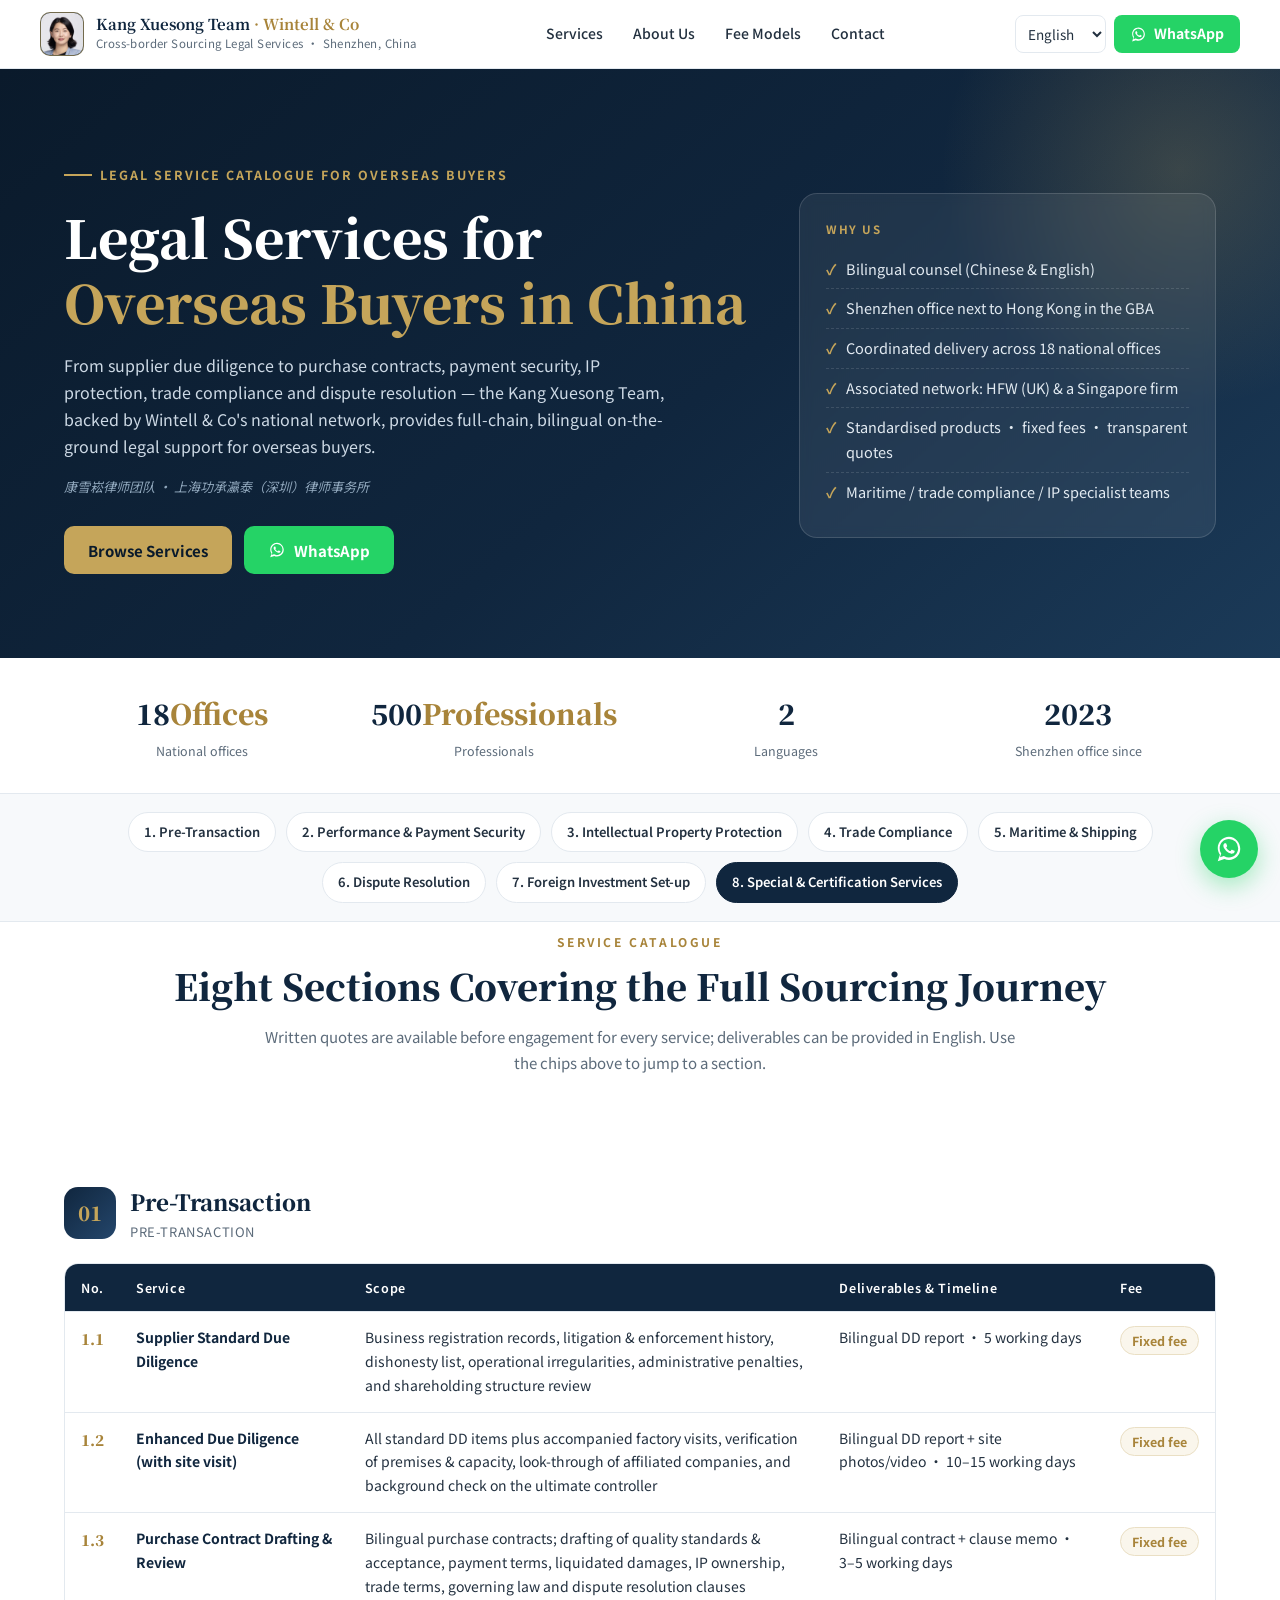
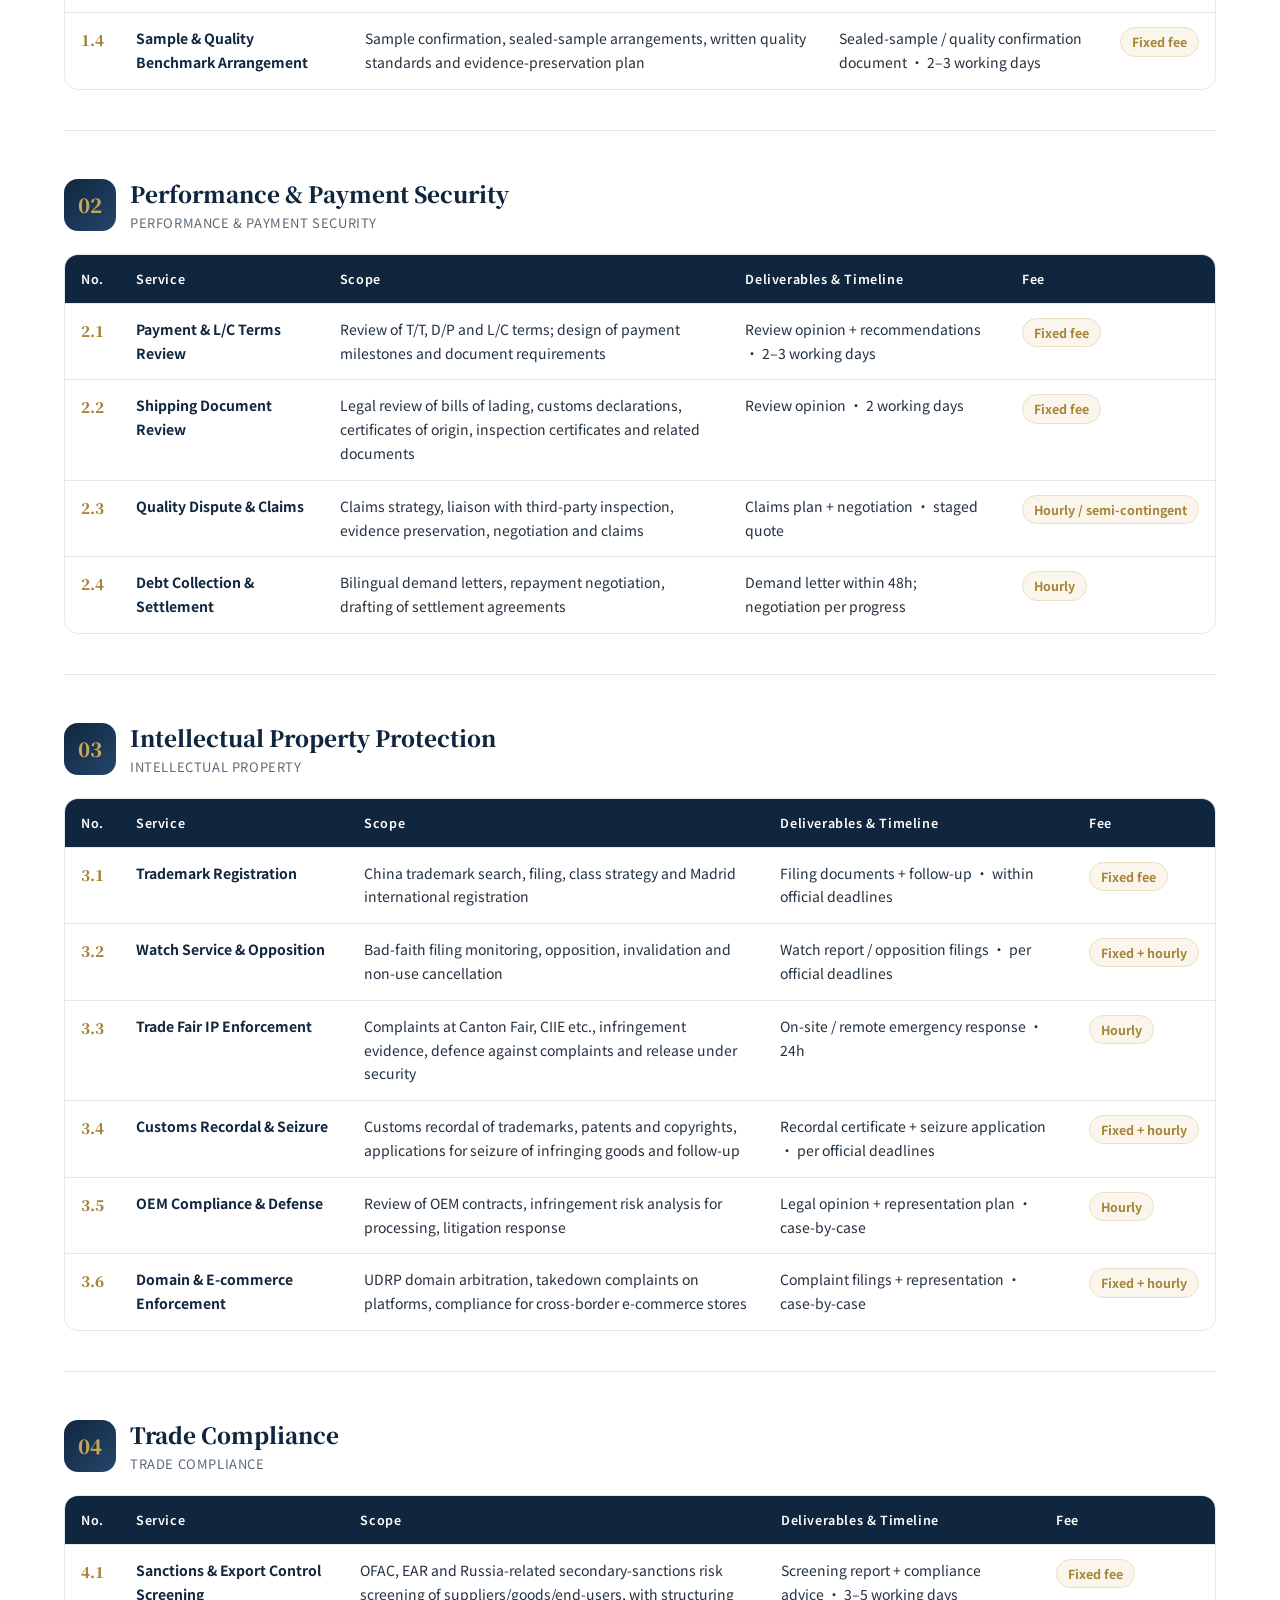
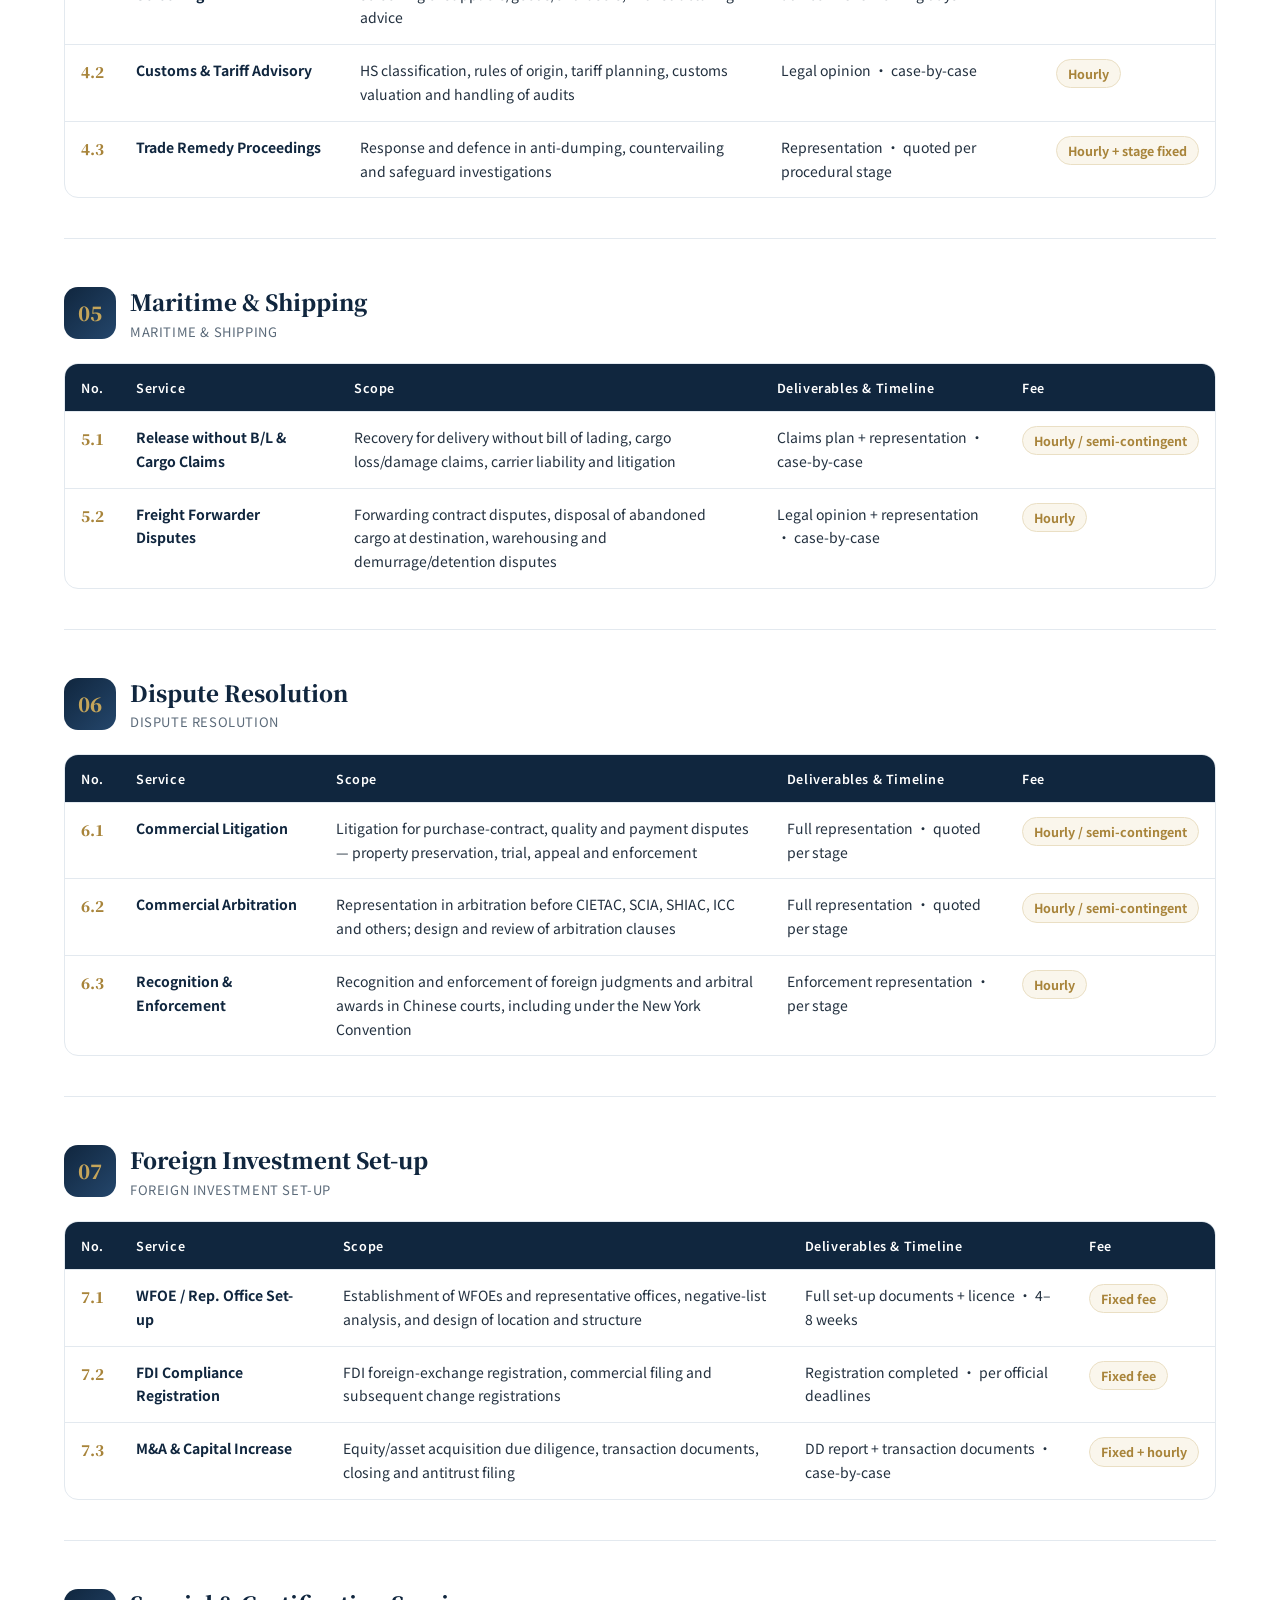
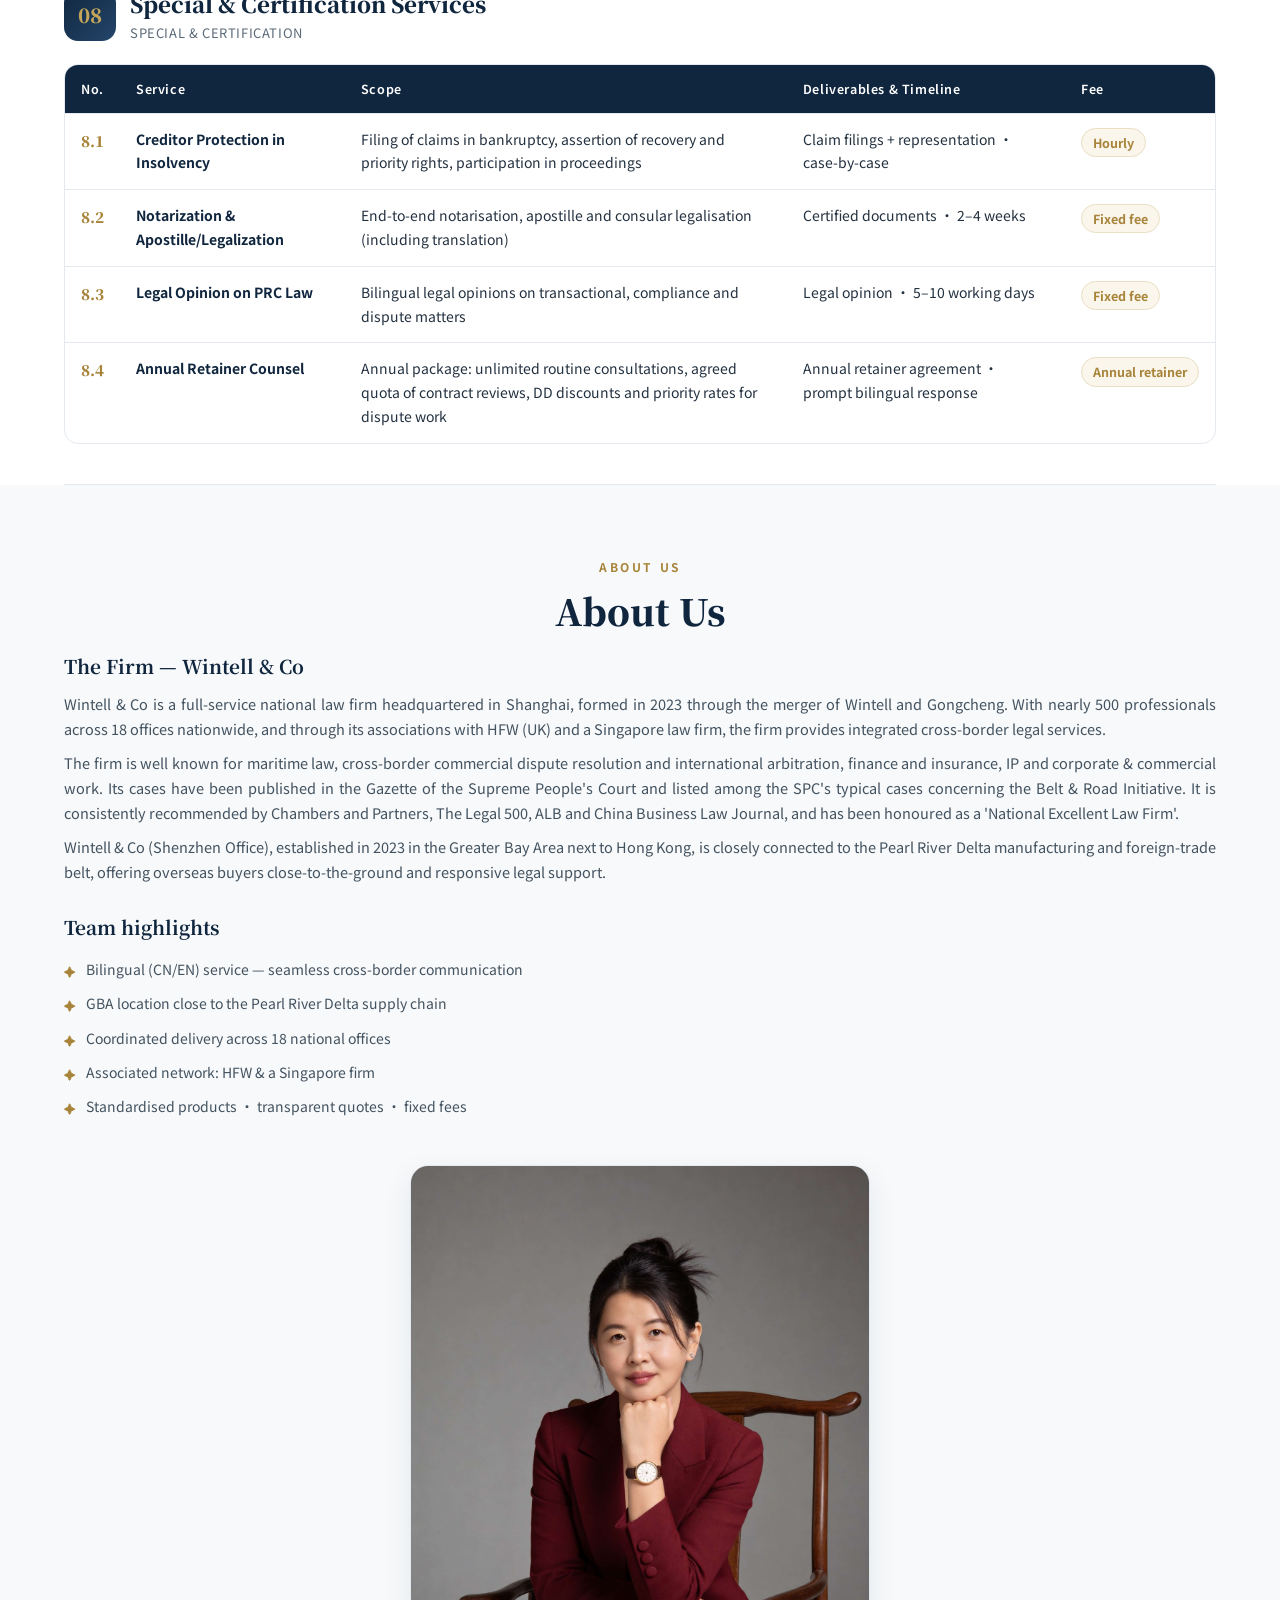
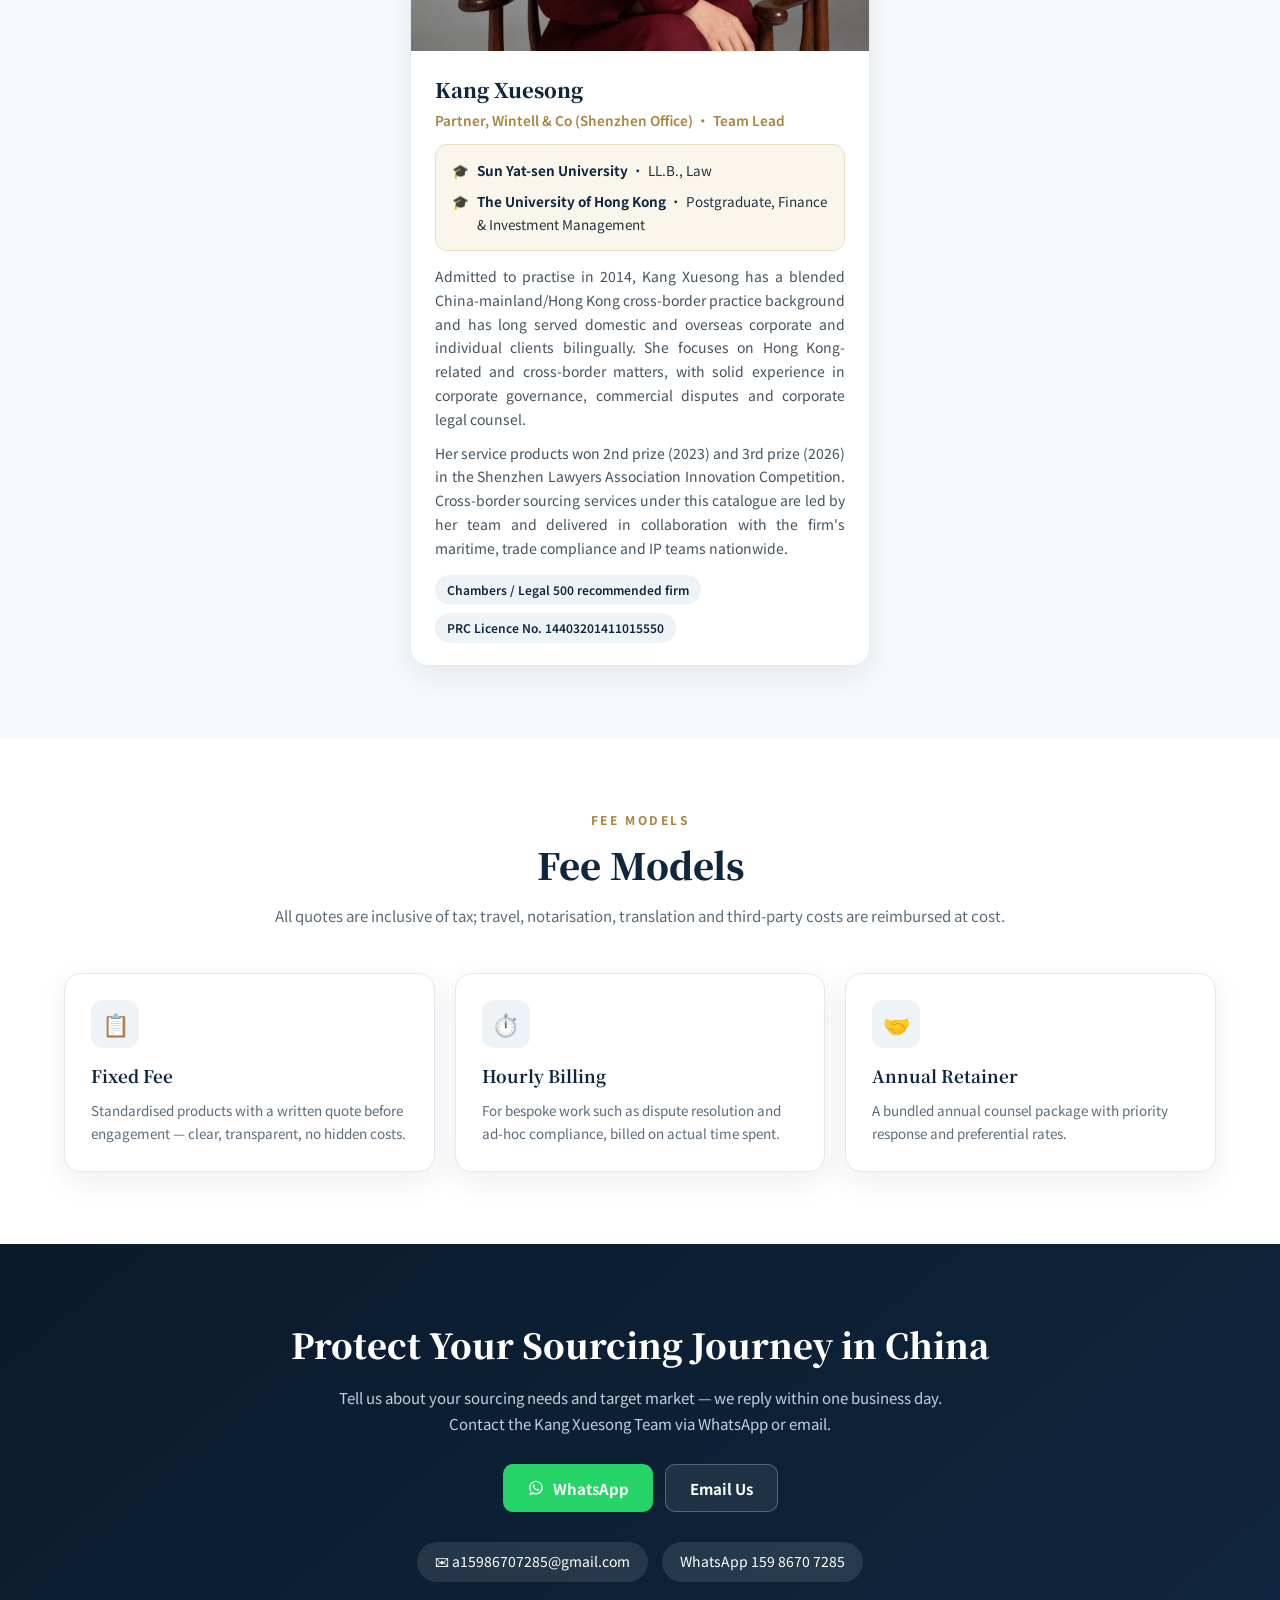
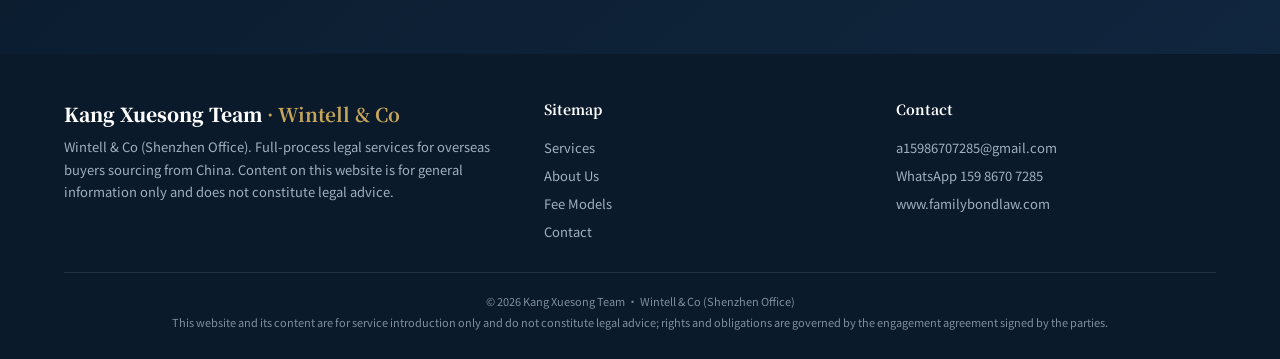
==== commit fa6d33b2: "Add files via upload" ====
--- a/index.html
+++ b/index.html
@@ -119,7 +119,9 @@
 }
 /* ---------- About ---------- */
 .about{background:var(--cream)}
-.about-grid{display:grid;grid-template-columns:1.05fr .95fr;gap:44px;align-items:start}
+/* 上下布局：律所介绍在上，律师卡片居中在下 */
+.about-grid{display:grid;grid-template-columns:1fr;gap:36px;align-items:start}
+.about-grid .person-card{max-width:460px;width:100%;margin:0 auto}
 .about-text h3{font-family:var(--font-serif);color:var(--navy);font-size:19px;margin:26px 0 10px}
 .about-text h3:first-child{margin-top:0}
 .about-text p{color:#43525f;font-size:14.5px;margin-bottom:10px;text-align:justify}
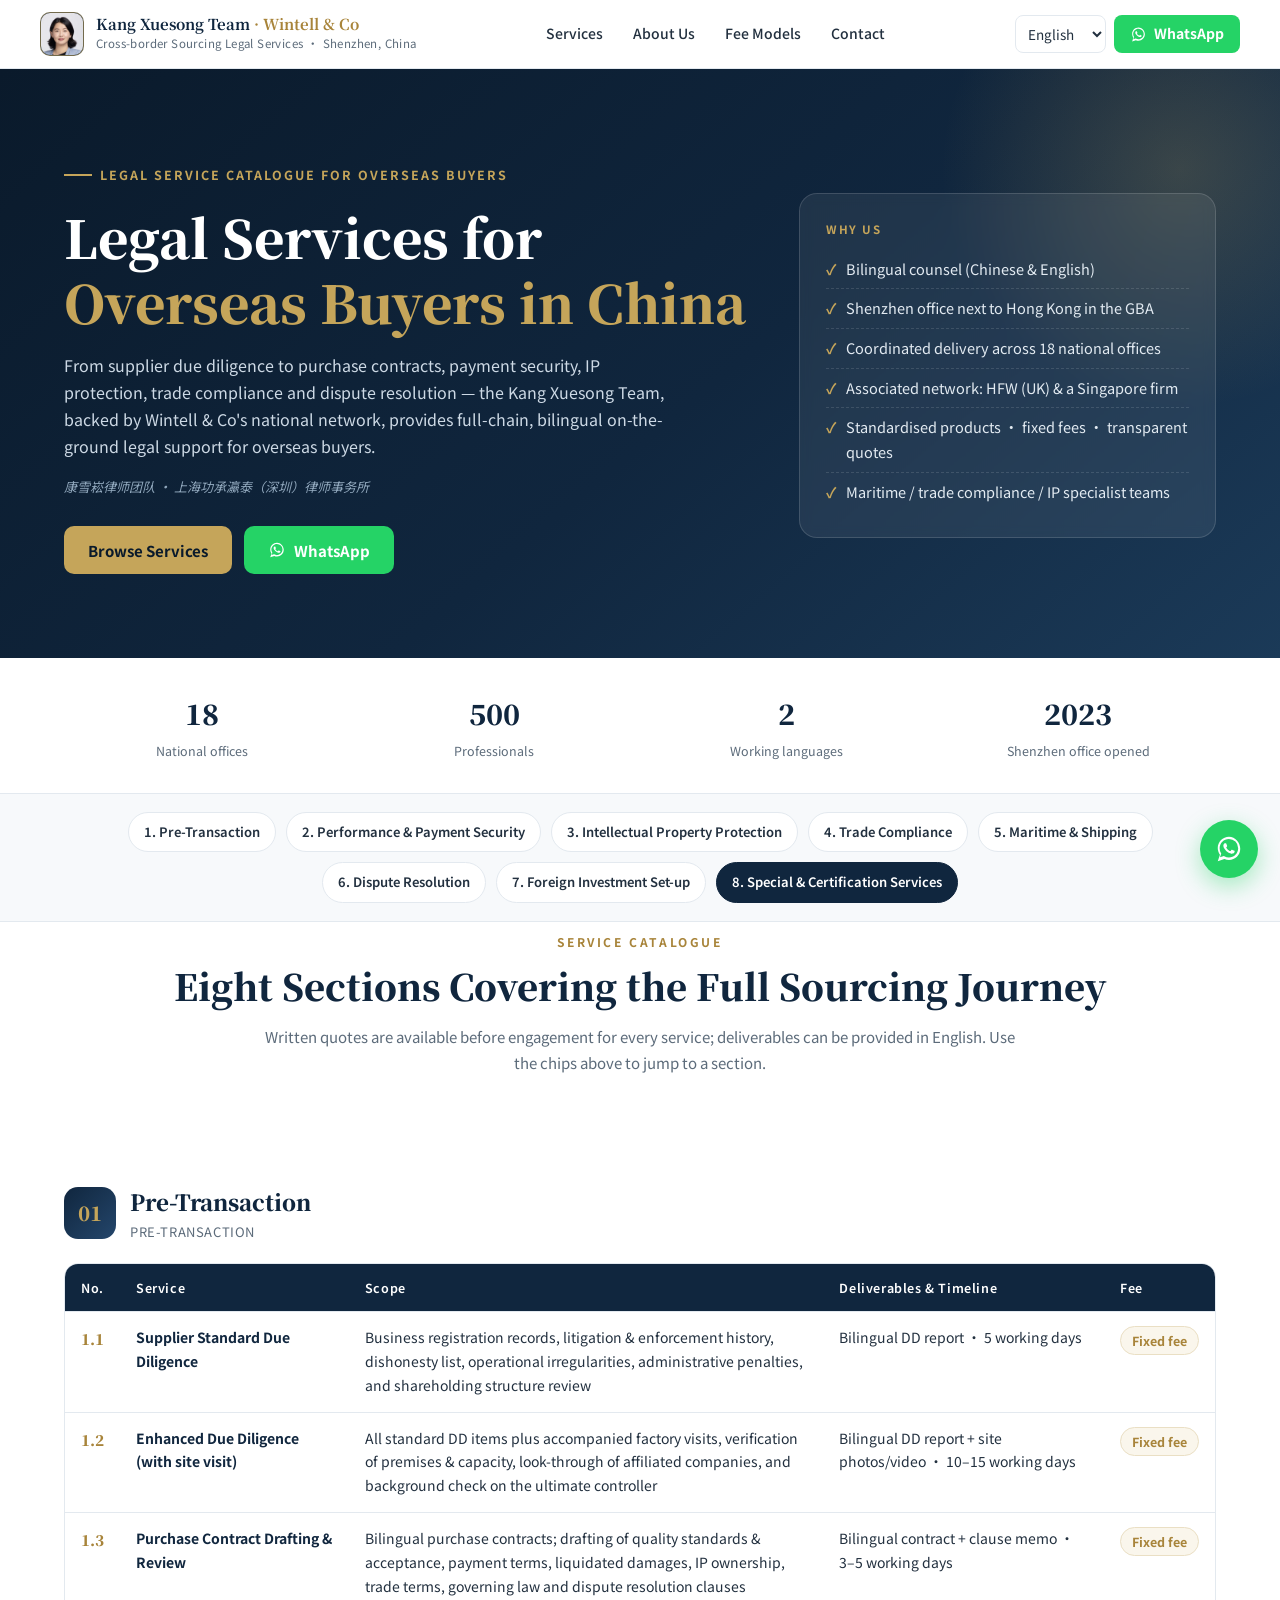
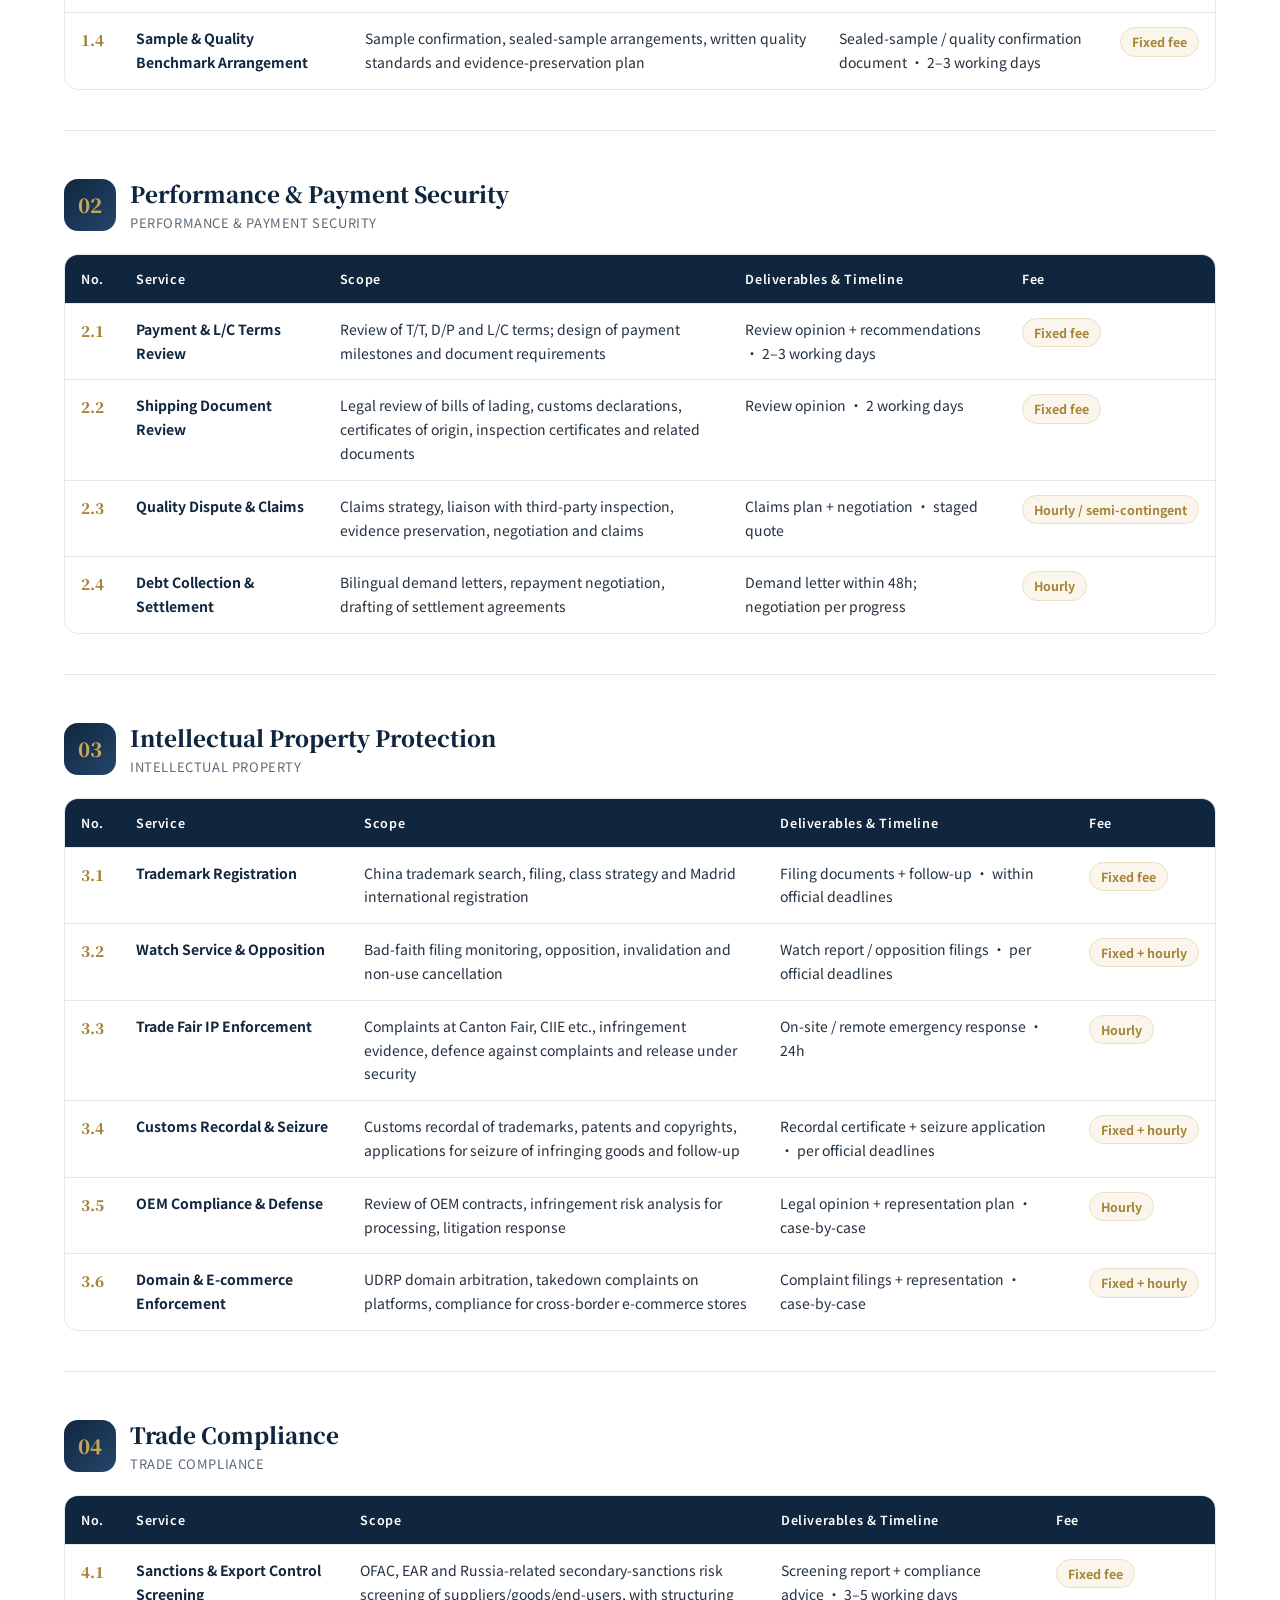
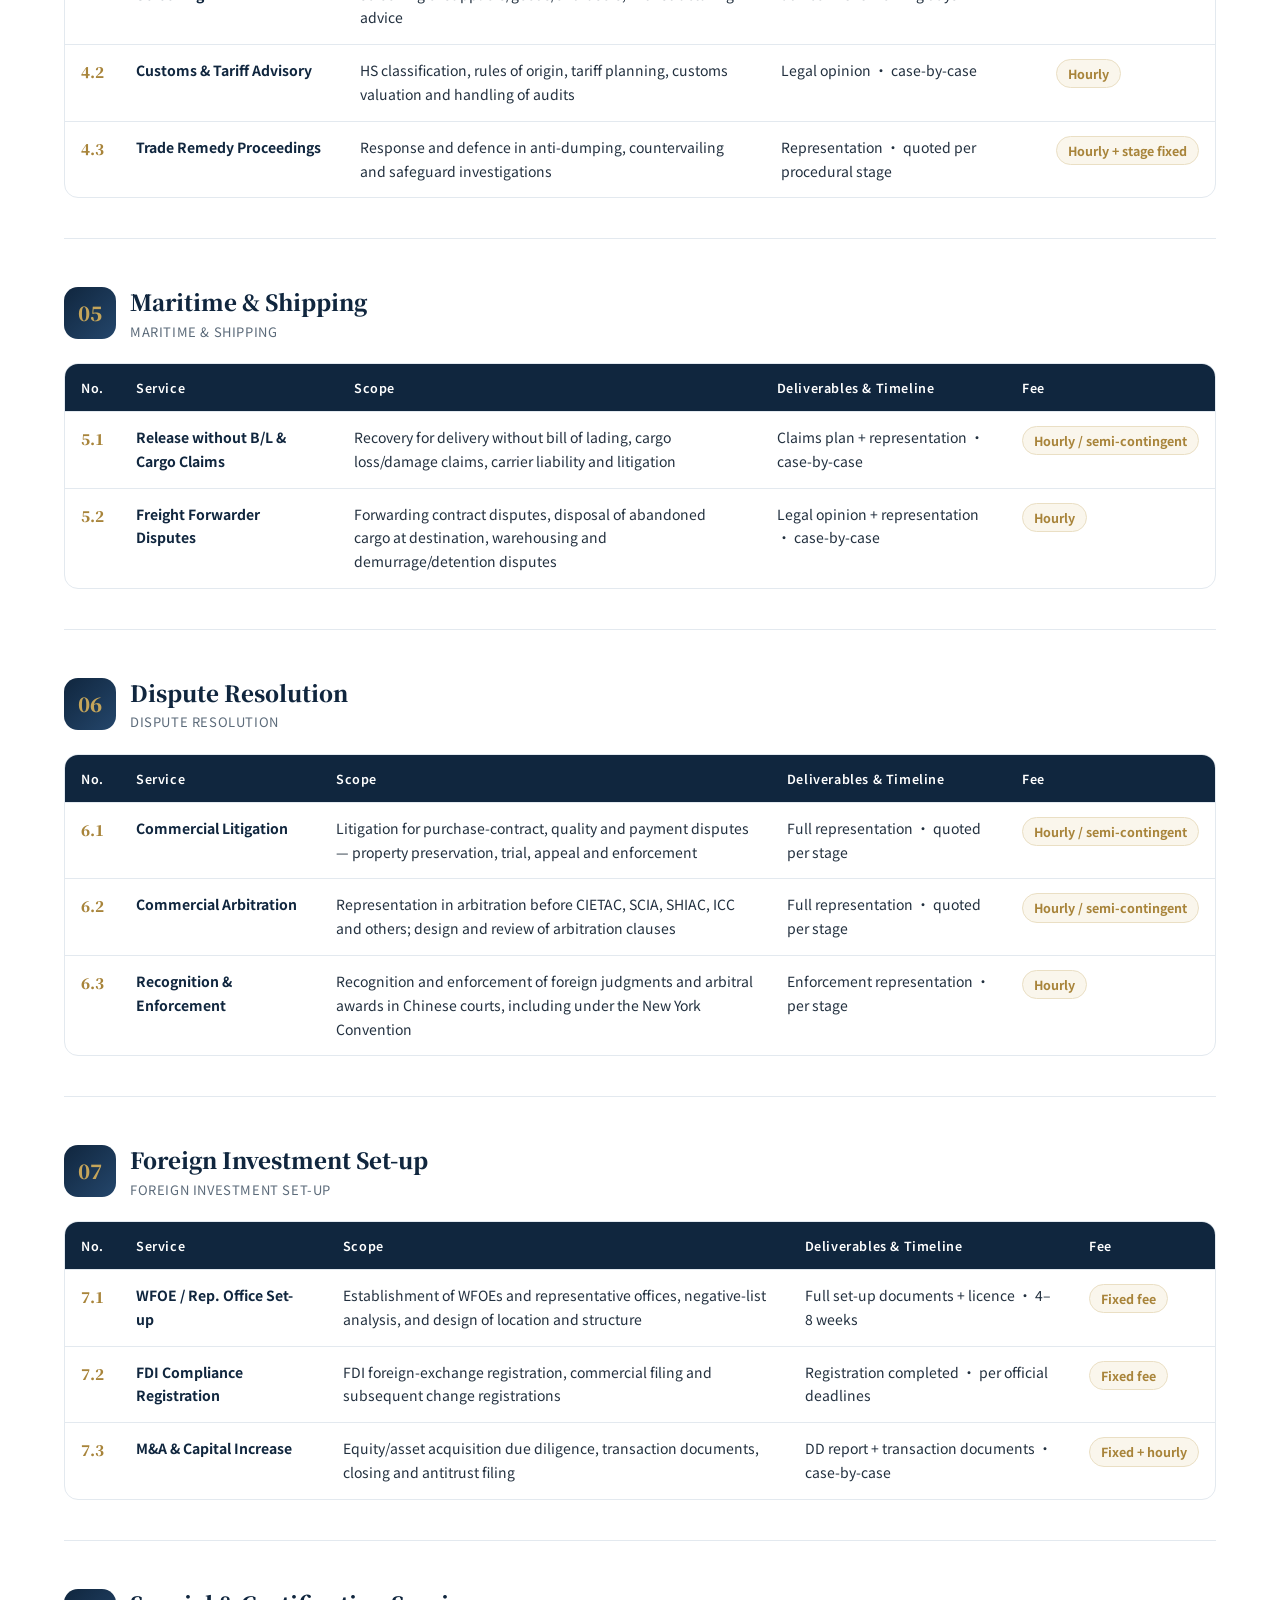
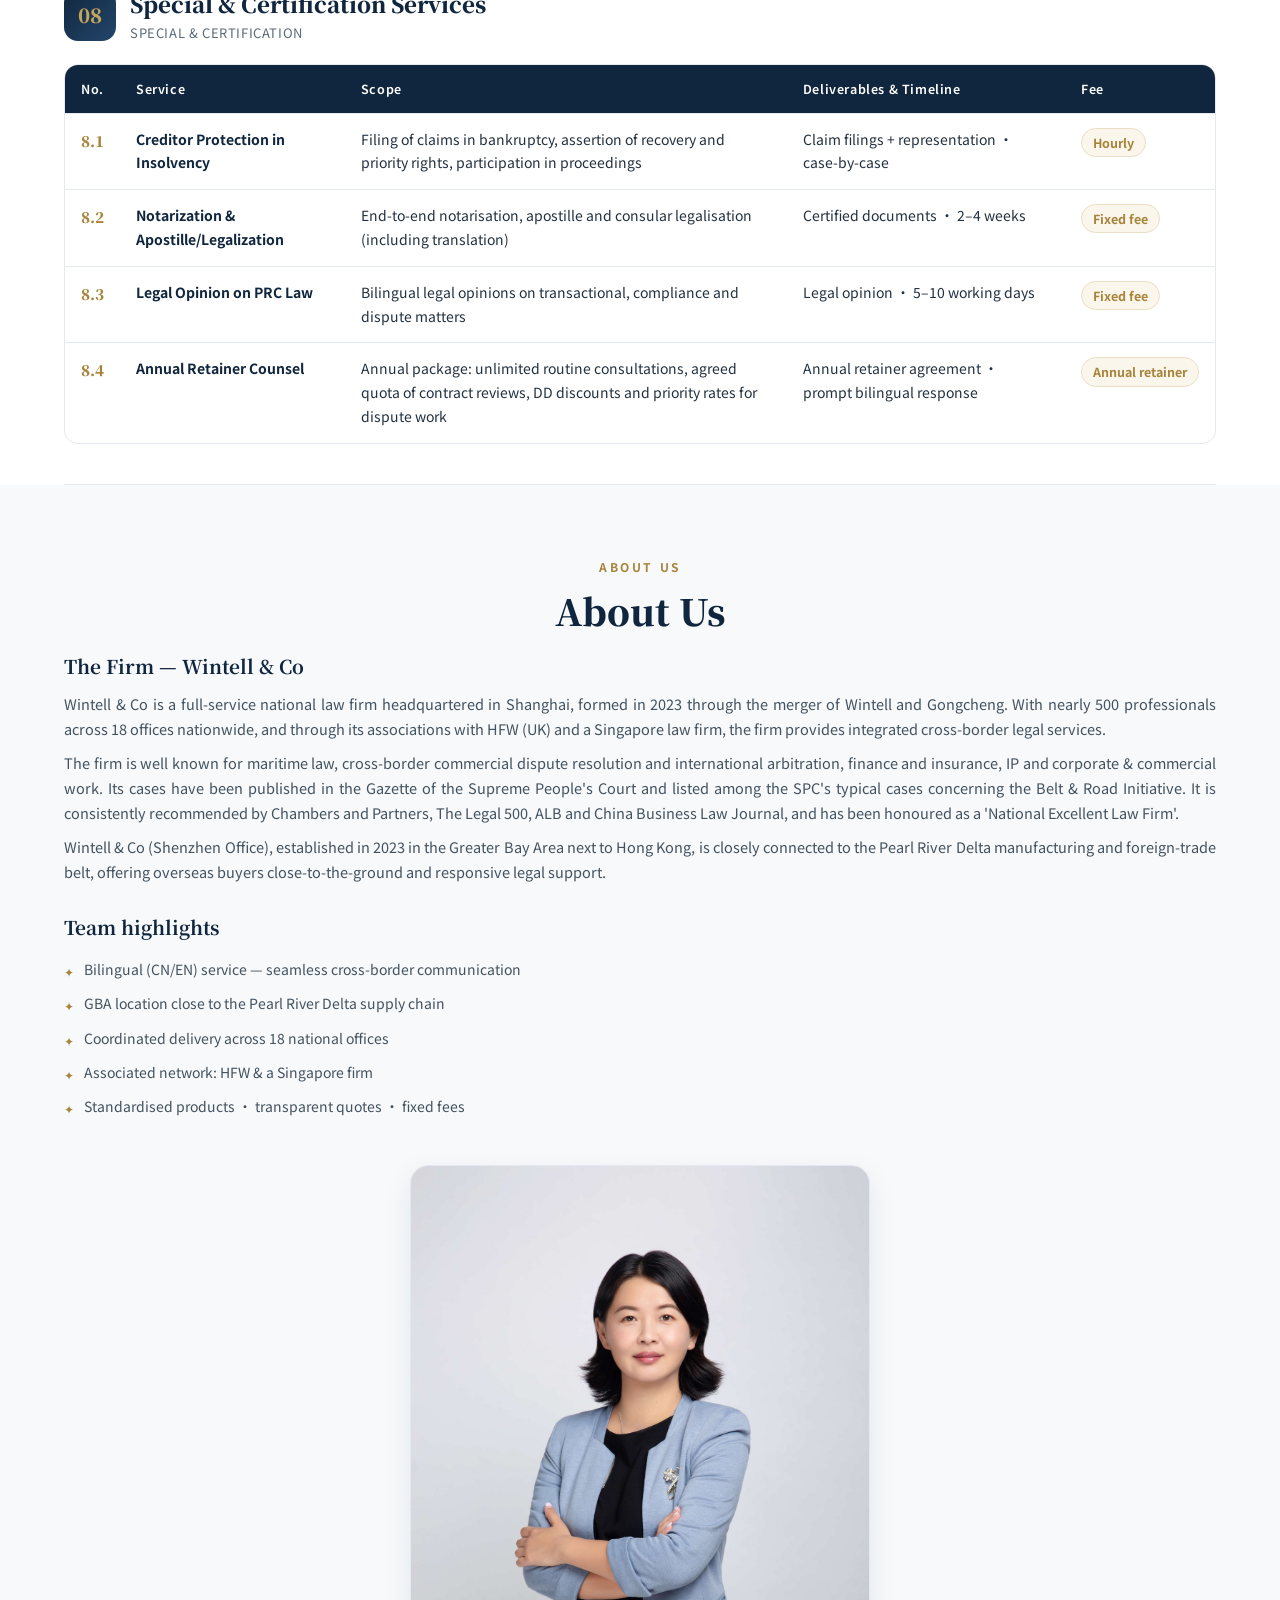
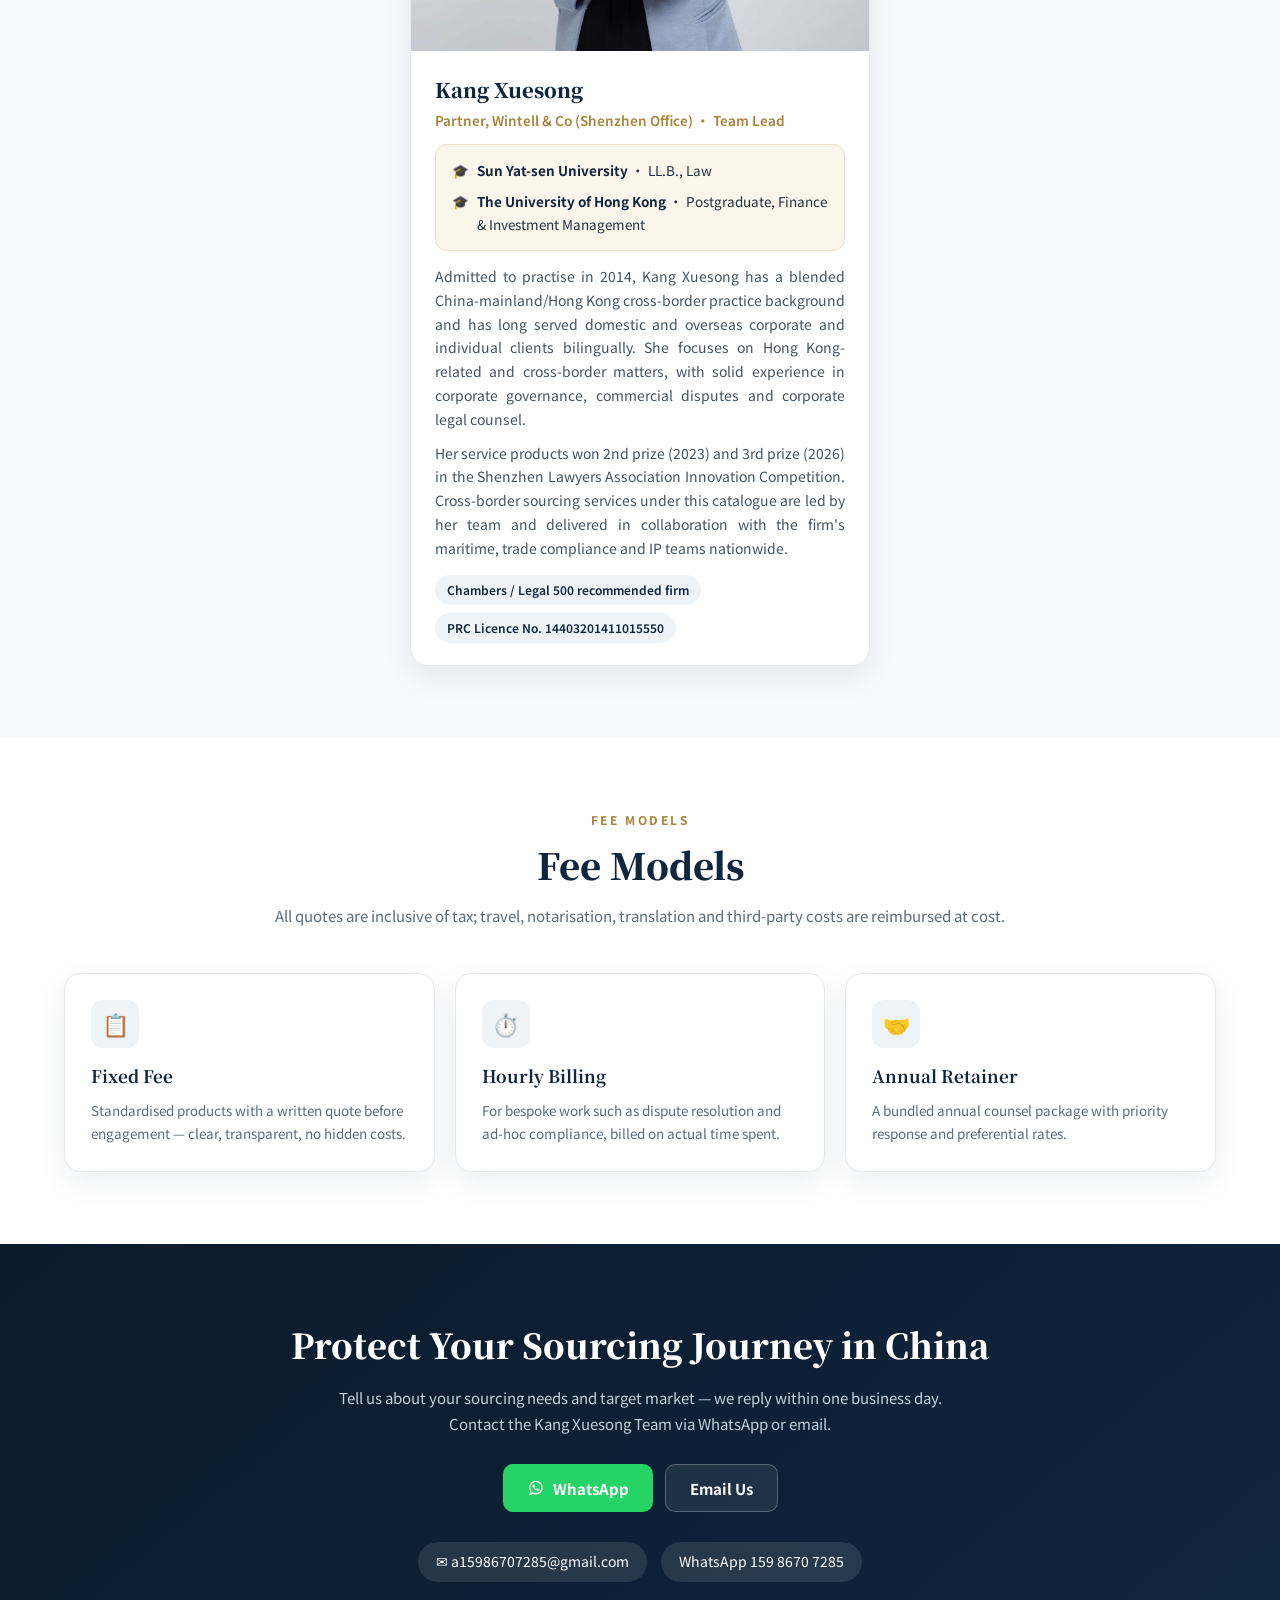
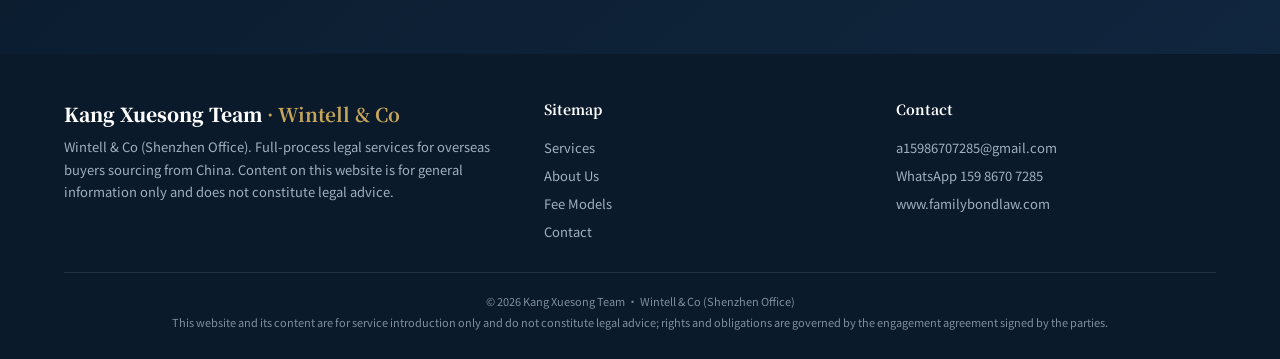
==== commit cfa0957a: "Add files via upload" ====
--- a/index.html
+++ b/index.html
@@ -1,11 +1,11 @@
 <!DOCTYPE html>
-<html lang="zh-CN" dir="ltr" data-page-node-id="1XdXDL1lJgkIZ4vDUPFArF">
+<html lang="en" dir="ltr" data-page-node-id="1XdXDL1lJgkIZ4vDUPFArF">
 <head data-page-node-id="pf52BDPEEfW50Lo2zZs1Um">
 <meta charset="utf-8" data-page-node-id="nYHj15DcyiX0w8gFRXBXEi">
 <meta name="viewport" content="width=device-width, initial-scale=1, viewport-fit=cover" data-page-node-id="dwau8sDCXyC2pTKoNvtCRC">
 <meta name="baidu-site-verification" content="codeva-jQPgo2aLy0" data-page-node-id="LZR9jEEKKYdTxs5VF21KK7">
-<title>外国采购商中国法律服务 | 康雪崧律师团队 · Wintell &amp; Co 深圳</title>
-<meta name="description" content="上海功承瀛泰（深圳）律师事务所康雪崧律师团队 — 为外国采购商提供从供应商尽调、采购合同、货款安全、知识产权到争议解决的中国法律服务。English, Español, Français, Deutsch, العربية 可切换。" data-page-node-id="kzILoMtVXFeGdODQUEqEHc">
+<title>Legal Services for Overseas Buyers in China | 外国采购商中国法律服务 · 康雪崧律师团队 · Wintell &amp; Co</title>
+<meta name="description" content="Wintell &amp; Co (Shenzhen Office) — the Kang Xuesong Team provides China legal services for overseas buyers sourcing from China: supplier due diligence, purchase contracts, payment security, IP protection, trade compliance and dispute resolution. 上海功承瀛泰（深圳）律师事务所 · 康雪崧律师团队，为外国采购商提供中国采购全流程法律服务。EN / 中文 / ES / FR / DE / AR." data-page-node-id="kzILoMtVXFeGdODQUEqEHc">
 <meta name="keywords" content="China legal service for overseas buyers, foreign purchaser China lawyer, supplier due diligence China, purchase contract China, IP protection China, trade compliance China, 外国采购商法律服务, 涉外法律服务, 康雪崧律师, 功承瀛泰" data-page-node-id="eryCW4MsxC9FG9OZtDEYho">
 <meta property="og:title" content="Legal Service Catalogue for Overseas Buyers Sourcing from China | Kang Xuesong Team" data-page-node-id="i5AiEc2l9risXQxwJnWEkg">
 <meta property="og:description" content="Wintell & Co (Shenzhen Office) · Kang Xuesong team — full legal support for overseas buyers sourcing from China." data-page-node-id="iwEOHDsMIq1DIV3YYWIHRH">
@@ -327,15 +327,15 @@
     <a href="#top" class="brand" data-page-node-id="l8FhXHCjdQ1K88A9Sx1c8E">
       <img src="./images/lawyer-avatar.jpg" alt="康雪崧律师 Kang Xuesong" class="brand-mark" data-page-node-id="FSGg9NliQhdiAsh0SnVzJt">
       <div data-page-node-id="JWZS82jcWn4BGs7JiGgYrd">
-        <div class="brand-name" data-i18n="brandName" data-page-node-id="IgHEg8oEjsi5ynoCM90Csl">康雪崧律师团队<b data-page-node-id="ELxoZZoJX9Lv72H1Po1B6f"> · 功承瀛泰</b></div>
-        <div class="brand-sub" data-i18n="brandSub" data-page-node-id="MlpMdvNpTHK8i77UcefqGk">跨境采购法律服务 · Cross-border Sourcing Legal Services</div>
+        <div class="brand-name" data-i18n="brandName" data-page-node-id="IgHEg8oEjsi5ynoCM90Csl">Kang Xuesong Team<b> · Wintell &amp; Co</b></div>
+        <div class="brand-sub" data-i18n="brandSub" data-page-node-id="MlpMdvNpTHK8i77UcefqGk">Cross-border Sourcing Legal Services · Shenzhen, China</div>
       </div>
     </a>
     <nav class="nav-links" data-page-node-id="xGtJSpSVg00iQfJcd5FLmZ">
-      <a href="#services" data-i18n="navServices" data-page-node-id="6Q9A1tO4nI3Vt7nLVNpdEu">服务清单</a>
-      <a href="#about" data-i18n="navAbout" data-page-node-id="Sh2HjdJYsJvNOSDNrXFETr">关于我们</a>
-      <a href="#fees" data-i18n="navFees" data-page-node-id="qmbAdtFDYGX6ezQPCZPamN">收费模式</a>
-      <a href="#contact" data-i18n="navContact" data-page-node-id="egABcyEM8SVQDKDrrOPfnH">联系我们</a>
+      <a href="#services" data-i18n="navServices" data-page-node-id="6Q9A1tO4nI3Vt7nLVNpdEu">Services</a>
+      <a href="#about" data-i18n="navAbout" data-page-node-id="Sh2HjdJYsJvNOSDNrXFETr">About Us</a>
+      <a href="#fees" data-i18n="navFees" data-page-node-id="qmbAdtFDYGX6ezQPCZPamN">Fee Models</a>
+      <a href="#contact" data-i18n="navContact" data-page-node-id="egABcyEM8SVQDKDrrOPfnH">Contact</a>
     </nav>
     <div class="header-actions" data-page-node-id="iF0EloJZvXE4UXrcvNzuiQ">
       <select id="languageSelect" aria-label="Language / 语言" data-page-node-id="5XalRauqsvvQD99aMoPKYe">
@@ -359,11 +359,11 @@
   <div class="container" data-page-node-id="VaspFPgGa1K3xQoQEi1qv0">
     <div data-page-node-id="I8MBFdZ6dmycF4ZdxAzTxm">
       <div class="hero-eyebrow" data-i18n="heroEyebrow" data-page-node-id="yjlGwSBUWszxYrZG1slOg2">Legal Service Catalogue for Overseas Buyers</div>
-      <h1 class="hero-title" data-page-node-id="obpbPQnvQw8MsCpH5NScRH"><span data-i18n="heroTitle1" data-page-node-id="fxeR62dGTboodMMbUgvk4A">外国采购商</span><br data-page-node-id="i4PCN7nv56vGU8mElhkd8g"><em data-i18n="heroTitle2" data-page-node-id="ahiFC3CjkyqUQDZlTu2051">中国法律服务清单</em></h1>
-      <p class="hero-sub" data-i18n="heroSub" data-page-node-id="wAG5Q4Z20k7NO3qcUW0SdH">从供应商尽职调查到采购合同、货款安全、知识产权保护、贸易合规与争议解决——康雪崧律师团队依托功承瀛泰全国网络，为境外采购商提供全链条、中英双语的在地法律支持。</p>
+      <h1 class="hero-title" data-page-node-id="obpbPQnvQw8MsCpH5NScRH"><span data-i18n="heroTitle1" data-page-node-id="fxeR62dGTboodMMbUgvk4A">Legal Services for</span><br data-page-node-id="i4PCN7nv56vGU8mElhkd8g"><em data-i18n="heroTitle2" data-page-node-id="ahiFC3CjkyqUQDZlTu2051">Overseas Buyers in China</em></h1>
+      <p class="hero-sub" data-i18n="heroSub" data-page-node-id="wAG5Q4Z20k7NO3qcUW0SdH">From supplier due diligence to purchase contracts, payment security, IP protection, trade compliance and dispute resolution — the Kang Xuesong Team, backed by Wintell & Co's national network, provides full-chain, bilingual on-the-ground legal support for overseas buyers.</p>
       <p class="hero-en" data-i18n="heroEn" data-page-node-id="RjB9SxaxcQTe9ZwnzDhJTB">Kang Xuesong Team · Wintell &amp; Co (Shenzhen) — trusted legal counsel for overseas buyers sourcing from China.</p>
       <div class="hero-actions" data-page-node-id="awkje0RZWTdIaLAHf8yVMk">
-        <a href="#services" class="btn btn-primary" data-i18n="btnCatalogue" data-page-node-id="J5Vp1eLjs5lGKh3p9lhAlc">浏览服务清单</a>
+        <a href="#services" class="btn btn-primary" data-i18n="btnCatalogue" data-page-node-id="J5Vp1eLjs5lGKh3p9lhAlc">Browse Services</a>
         <a href="https://wa.me/8615986707285?text=Hello%2C%20I%20am%20interested%20in%20your%20legal%20services%20for%20overseas%20buyers%20sourcing%20from%20China." target="_blank" rel="noreferrer" class="btn btn-wa" data-page-node-id="IEMtkhsfVvJyJRIg2vNUHv">
           <svg viewBox="0 0 32 32" data-page-node-id="NDYQoMU2f5ERWJ2z7HSG80"><path d="M16.004 3C9.384 3 4 8.384 4 15.004c0 2.65.866 5.1 2.34 7.086L4 29l7.1-2.302a11.94 11.94 0 0 0 4.9 1.038h.004C22.622 27.736 28 22.352 28 15.732 28 9.11 22.624 3 16.004 3zm0 22.12h-.003a9.9 9.9 0 0 1-5.042-1.382l-.362-.215-4.213 1.367 1.376-4.108-.235-.376a9.88 9.88 0 0 1-1.52-5.29c0-5.45 4.436-9.886 9.89-9.886a9.83 9.83 0 0 1 6.99 2.896 9.83 9.83 0 0 1 2.897 6.988c0 5.45-4.435 9.884-9.878 9.884zm5.425-7.4c-.297-.15-1.758-.867-2.03-.966-.273-.1-.472-.15-.67.148-.198.3-.768.967-.942 1.166-.174.2-.347.224-.644.075-.297-.15-1.254-.463-2.388-1.473-.882-.786-1.478-1.757-1.65-2.054-.174-.297-.02-.458.13-.606.135-.133.298-.347.447-.52.15-.174.198-.298.298-.497.1-.198.05-.372-.025-.52-.074-.15-.67-1.614-.918-2.21-.242-.58-.487-.5-.67-.51l-.57-.01c-.198 0-.52.074-.792.372-.272.297-1.04 1.016-1.04 2.478 0 1.463 1.063 2.875 1.212 3.074.15.198 2.093 3.195 5.07 4.48.708.306 1.26.49 1.692.626.71.226 1.356.194 1.867.118.57-.085 1.758-.72 2.006-1.413.248-.695.248-1.29.173-1.414-.074-.124-.272-.198-.57-.347z" data-page-node-id="ijTA0nWARCnDLfxaNHLEOF"/></svg>
           WhatsApp
@@ -373,12 +373,12 @@
     <div class="hero-card" data-page-node-id="nBhEZcKiqZWOP1JpgXtcCP">
       <div class="tag" data-i18n="heroCardTag" data-page-node-id="1fjxgIlGzYBVQK6EtlAz5y">Why us</div>
       <ul data-page-node-id="md5aTvKFObutTZ0VgbN040">
-        <li data-i18n="why1" data-page-node-id="ILm8xhiVGnH3m6AmI3Ym41">中英文双语服务 · Bilingual (CN/EN) counsel</li>
-        <li data-i18n="why2" data-page-node-id="WSGZV5Ot7CJfGMmjqT2Vba">粤港澳大湾区区位 · 深圳办公室毗邻香港</li>
-        <li data-i18n="why3" data-page-node-id="ECC0EHLe1FzfkBkqC3odxs">全国 18 家办公室协同交付</li>
-        <li data-i18n="why4" data-page-node-id="Zv6DNV0IHBlKUpnODGjpYT">HFW（英国）· 新加坡联营跨境网络</li>
-        <li data-i18n="why5" data-page-node-id="9LYmP3IKIwnLczrAdHGBcv">标准化产品 · 固定费用 · 透明报价</li>
-        <li data-i18n="why6" data-page-node-id="MJMk8C7DBr5wAAYx6Yo7g8">海事海商 / 贸易合规 / 知产专家团队支持</li>
+        <li data-i18n="why1" data-page-node-id="ILm8xhiVGnH3m6AmI3Ym41">Bilingual counsel (Chinese & English)</li>
+        <li data-i18n="why2" data-page-node-id="WSGZV5Ot7CJfGMmjqT2Vba">Shenzhen office next to Hong Kong in the GBA</li>
+        <li data-i18n="why3" data-page-node-id="ECC0EHLe1FzfkBkqC3odxs">Coordinated delivery across 18 national offices</li>
+        <li data-i18n="why4" data-page-node-id="Zv6DNV0IHBlKUpnODGjpYT">Associated network: HFW (UK) & a Singapore firm</li>
+        <li data-i18n="why5" data-page-node-id="9LYmP3IKIwnLczrAdHGBcv">Standardised products · fixed fees · transparent quotes</li>
+        <li data-i18n="why6" data-page-node-id="MJMk8C7DBr5wAAYx6Yo7g8">Maritime / trade compliance / IP specialist teams</li>
       </ul>
     </div>
   </div>
@@ -387,10 +387,10 @@
 <!-- trust -->
 <div class="trust" data-page-node-id="sLHPVCR61lE7diDfr5JHVi">
   <div class="container" data-page-node-id="94fFGQulHPs7arCK9KPIJ8">
-    <div class="trust-item" data-page-node-id="TN96h3FTBIJbxQWBqMnrdB"><div class="trust-num" data-page-node-id="NEpjvOa1r9GDgnttwpYyNi">18<span data-i18n="tr1s" data-page-node-id="W1Qrm0h4geUcrGZ5roGicE">家</span></div><div class="trust-lb" data-i18n="tr1" data-page-node-id="a6A3Iqe1JHgFkT08gdFqe4">全国办公室</div></div>
-    <div class="trust-item" data-page-node-id="4GmBHDHYwXHJoQ32bWWsJC"><div class="trust-num" data-page-node-id="3BIjEZGCmuoDrUhUK6mjjX">500<span data-i18n="tr2s" data-page-node-id="qksHedTUAZyxFWdVVjRvhv">名</span></div><div class="trust-lb" data-i18n="tr2" data-page-node-id="EHNUiX55KnbCZHzKNZHNuo">专业人员</div></div>
-    <div class="trust-item" data-page-node-id="q9HDbyBEKIwQeUKkRXTznl"><div class="trust-num" data-i18n="tr3n" data-page-node-id="1ANFECzIs5R1WT0si4jPIE">2</div><div class="trust-lb" data-i18n="tr3" data-page-node-id="AJhnx7d4VxzxAQzzw8KTTz">中英双语服务</div></div>
-    <div class="trust-item" data-page-node-id="EqoF7BH9z7FVoogENVRTNE"><div class="trust-num" data-page-node-id="twxDg8FTfEaG8U9BRhmXg9">2023</div><div class="trust-lb" data-i18n="tr4" data-page-node-id="EHr4DW7PzvHg9MIpU9aegh">深圳分所设立</div></div>
+    <div class="trust-item" data-page-node-id="TN96h3FTBIJbxQWBqMnrdB"><div class="trust-num" data-page-node-id="NEpjvOa1r9GDgnttwpYyNi">18<span data-i18n="tr1s" data-page-node-id="W1Qrm0h4geUcrGZ5roGicE"></span></div><div class="trust-lb" data-i18n="tr1" data-page-node-id="a6A3Iqe1JHgFkT08gdFqe4">National offices</div></div>
+    <div class="trust-item" data-page-node-id="4GmBHDHYwXHJoQ32bWWsJC"><div class="trust-num" data-page-node-id="3BIjEZGCmuoDrUhUK6mjjX">500<span data-i18n="tr2s" data-page-node-id="qksHedTUAZyxFWdVVjRvhv"></span></div><div class="trust-lb" data-i18n="tr2" data-page-node-id="EHNUiX55KnbCZHzKNZHNuo">Professionals</div></div>
+    <div class="trust-item" data-page-node-id="q9HDbyBEKIwQeUKkRXTznl"><div class="trust-num" data-i18n="tr3n" data-page-node-id="1ANFECzIs5R1WT0si4jPIE">2</div><div class="trust-lb" data-i18n="tr3" data-page-node-id="AJhnx7d4VxzxAQzzw8KTTz">Languages</div></div>
+    <div class="trust-item" data-page-node-id="EqoF7BH9z7FVoogENVRTNE"><div class="trust-num" data-page-node-id="twxDg8FTfEaG8U9BRhmXg9">2023</div><div class="trust-lb" data-i18n="tr4" data-page-node-id="EHr4DW7PzvHg9MIpU9aegh">Shenzhen office since</div></div>
   </div>
 </div>
 
@@ -403,8 +403,8 @@
 <section style="padding-top:10px;padding-bottom:20px" data-page-node-id="Pc4UTs2UOPUXVXhb7ugqPH">
   <div class="container" data-page-node-id="8P4ok4xIPeSQsJGYoliSl7">
     <p class="sec-eyebrow" data-i18n="cataEyebrow" data-page-node-id="eHCtIHongYZm9YwNkjCJfF">Service Catalogue</p>
-    <h2 class="sec-title" data-i18n="cataTitle" data-page-node-id="aePuUxcZMSyJbea6XIDCUY">八大板块 · 覆盖采购全流程</h2>
-    <p class="sec-sub" data-i18n="cataSub" data-page-node-id="WH11IfIHgNnhlDIr9Qva8T">每一项服务均可在签约前获得书面报价，交付成果可提供英文版本。</p>
+    <h2 class="sec-title" data-i18n="cataTitle" data-page-node-id="aePuUxcZMSyJbea6XIDCUY">Eight Sections Covering the Full Sourcing Journey</h2>
+    <p class="sec-sub" data-i18n="cataSub" data-page-node-id="WH11IfIHgNnhlDIr9Qva8T">Written quotes are available before engagement for every service; deliverables can be provided in English. Use the chips above to jump to a section.</p>
   </div>
 </section>
 <div class="container" id="catalogue" data-page-node-id="qiuPwvqmEYjy0H5bk5P06a"></div>
@@ -413,36 +413,36 @@
 <section class="about" id="about" data-page-node-id="L43tYmH64kZhnIwwRPH6Kj">
   <div class="container" data-page-node-id="FOk03jFsPG8sm2SitHpPYb">
     <p class="sec-eyebrow" data-i18n="abEyebrow" data-page-node-id="vZPZm4L1zBFpTPkVV4R124">About us</p>
-    <h2 class="sec-title" data-i18n="abTitle" data-page-node-id="8EmwFJskzHuJAdqV5wi8EG">关于我们</h2>
+    <h2 class="sec-title" data-i18n="abTitle" data-page-node-id="8EmwFJskzHuJAdqV5wi8EG">About Us</h2>
     <div class="about-grid" data-page-node-id="CnG68VoHsyJ6YbfJFWS8z2">
       <div class="about-text" data-page-node-id="U8Ot5DIaBzh7zcCo3o80Bs">
-        <h3 data-i18n="abFirmH" data-page-node-id="x7G1WEaODfCLY7fJMzPXxx">关于律所 — 上海功承瀛泰律师事务所</h3>
-        <p data-i18n="abFirmP1" data-page-node-id="NWWzFjmcqSIWMMWk8OkfBv">功承瀛泰（Wintell &amp; Co）是一家全国性综合律师事务所，由上海瀛泰与吉林功承于 2023 年合并设立，总部位于上海，拥有近 500 名专业人员，在全国设有 18 家办公室，并与英国夏礼文律师事务所（HFW）及新加坡律师事务所建立联营合作，可为客户提供跨法域一体化法律服务。</p>
-        <p data-i18n="abFirmP2" data-page-node-id="62X1RbQM60F5xvUvdqNRdV">律所长期深耕海事海商、跨境商事争议解决与国际仲裁、金融保险、知识产权及公司商事领域，代理案例多次入选《最高人民法院公报》及最高人民法院涉"一带一路"建设典型案例，连续多年获钱伯斯（Chambers）、The Legal 500、《亚洲法律杂志》（ALB）、《商法》（CBLJ）等国际权威评级推荐，并获评"全国优秀律师事务所"。</p>
-        <p data-i18n="abFirmP3" data-page-node-id="X9vY2DvYa7Deyb8PJE3na1">上海功承瀛泰（深圳）律师事务所于 2023 年设立，地处粤港澳大湾区核心城市深圳，毗邻香港，深度链接珠三角制造业与外贸产业带，可为境外采购商提供近距离、高响应的在地法律支持。</p>
-        <h3 data-i18n="abTeamH" data-page-node-id="FkAoDmdje0WBtfJEGvrHsZ">团队特色</h3>
+        <h3 data-i18n="abFirmH" data-page-node-id="x7G1WEaODfCLY7fJMzPXxx">The Firm — Wintell & Co</h3>
+        <p data-i18n="abFirmP1" data-page-node-id="NWWzFjmcqSIWMMWk8OkfBv">Wintell & Co is a full-service national law firm headquartered in Shanghai, formed in 2023 through the merger of Wintell and Gongcheng. With nearly 500 professionals across 18 offices nationwide, and through its associations with HFW (UK) and a Singapore law firm, the firm provides integrated cross-border legal services.</p>
+        <p data-i18n="abFirmP2" data-page-node-id="62X1RbQM60F5xvUvdqNRdV">The firm is well known for maritime law, cross-border commercial dispute resolution and international arbitration, finance and insurance, IP and corporate & commercial work. Its cases have been published in the Gazette of the Supreme People's Court and listed among the SPC's typical cases concerning the Belt & Road Initiative. It is consistently recommended by Chambers and Partners, The Legal 500, ALB and China Business Law Journal, and has been honoured as a 'National Excellent Law Firm'.</p>
+        <p data-i18n="abFirmP3" data-page-node-id="X9vY2DvYa7Deyb8PJE3na1">Wintell & Co (Shenzhen Office), established in 2023 in the Greater Bay Area next to Hong Kong, is closely connected to the Pearl River Delta manufacturing and foreign-trade belt, offering overseas buyers close-to-the-ground and responsive legal support.</p>
+        <h3 data-i18n="abTeamH" data-page-node-id="FkAoDmdje0WBtfJEGvrHsZ">Team highlights</h3>
         <ul class="about-list" data-page-node-id="ZydTWKw6SGNgFCttyDmKtR">
-          <li data-i18n="tFeat1" data-page-node-id="eLvQXKz74IPAwFyPzKzfRy">中英文双语服务，跨境沟通零障碍</li>
-          <li data-i18n="tFeat2" data-page-node-id="QseYvm1O8WAPAH42LGu0VC">粤港澳大湾区区位，贴近珠三角供应链</li>
-          <li data-i18n="tFeat3" data-page-node-id="hzWAOgDaYKMOlNfDm3Cj6c">全国 18 家办公室协同交付</li>
-          <li data-i18n="tFeat4" data-page-node-id="YcCrwcBESzjhBfvR7YdskN">HFW · 新加坡联营跨境网络</li>
-          <li data-i18n="tFeat5" data-page-node-id="pddPSN7j14YEjB1r6Zo7uf">标准化产品 · 透明报价 · 固定费用</li>
+          <li data-i18n="tFeat1" data-page-node-id="eLvQXKz74IPAwFyPzKzfRy">Bilingual (CN/EN) service — seamless cross-border communication</li>
+          <li data-i18n="tFeat2" data-page-node-id="QseYvm1O8WAPAH42LGu0VC">GBA location close to the Pearl River Delta supply chain</li>
+          <li data-i18n="tFeat3" data-page-node-id="hzWAOgDaYKMOlNfDm3Cj6c">Coordinated delivery across 18 national offices</li>
+          <li data-i18n="tFeat4" data-page-node-id="YcCrwcBESzjhBfvR7YdskN">Associated network: HFW & a Singapore firm</li>
+          <li data-i18n="tFeat5" data-page-node-id="pddPSN7j14YEjB1r6Zo7uf">Standardised products · transparent quotes · fixed fees</li>
         </ul>
       </div>
       <div class="person-card" data-page-node-id="HN8bIRjKR6puhCPJCh3hqQ">
         <img src="./images/lawyer-portrait.jpg" alt="康雪崧律师 Kang Xuesong" class="person-photo" data-page-node-id="Wrmq23B9i7erWzTBEsg9CV">
         <div class="person-body" data-page-node-id="ntjQpZgcCjEerTxqDmJTH0">
-          <div class="person-name" data-i18n="kName" data-page-node-id="SHY2Or4VNCwMC37GaVoYl7">康雪崧 律师</div>
-          <div class="person-role" data-i18n="kRole" data-page-node-id="zraAMdRSMnUTprKtSFmiDp">功承瀛泰（深圳）律师事务所合伙人 · 团队负责人</div>
+          <div class="person-name" data-i18n="kName" data-page-node-id="SHY2Or4VNCwMC37GaVoYl7">Kang Xuesong</div>
+          <div class="person-role" data-i18n="kRole" data-page-node-id="zraAMdRSMnUTprKtSFmiDp">Partner, Wintell & Co (Shenzhen Office) · Team Lead</div>
           <div class="person-edu" data-page-node-id="iM55kBAXd2gUcCH0HKHdwG">
-            <div data-page-node-id="OoKObkGgQIOi4BrmaOG3NF"><span data-page-node-id="dcF0EaCmacbZHBqn9iGpL2">🎓</span><span data-page-node-id="juMKAy6kBLI7RTw20cjNOJ"><b data-i18n="kEdu1" data-page-node-id="GJxrfl8EMSYYWO8SDSjUUC">中山大学</b> · <span data-i18n="kEdu1b" data-page-node-id="pqOYFErD6jpZvA4OAoUSTW">法学本科</span></span></div>
-            <div data-page-node-id="ddUWvnkXNmFeTWqXR8u9fp"><span data-page-node-id="GSTzsGpzP1RLZrceW6KCUl">🎓</span><span data-page-node-id="gEpWeCdFJ3HD4Qwhoe8D0b"><b data-i18n="kEdu2" data-page-node-id="0GW9CEXKVDoKOPb2BrdjMT">香港大学</b> · <span data-i18n="kEdu2b" data-page-node-id="lorGaSjItkFi5tDDuNr84F">金融与投资管理研究生</span></span></div>
+            <div data-page-node-id="OoKObkGgQIOi4BrmaOG3NF"><span data-page-node-id="dcF0EaCmacbZHBqn9iGpL2">🎓</span><span data-page-node-id="juMKAy6kBLI7RTw20cjNOJ"><b data-i18n="kEdu1" data-page-node-id="GJxrfl8EMSYYWO8SDSjUUC">Sun Yat-sen University</b> · <span data-i18n="kEdu1b" data-page-node-id="pqOYFErD6jpZvA4OAoUSTW">LL.B., Law</span></span></div>
+            <div data-page-node-id="ddUWvnkXNmFeTWqXR8u9fp"><span data-page-node-id="GSTzsGpzP1RLZrceW6KCUl">🎓</span><span data-page-node-id="gEpWeCdFJ3HD4Qwhoe8D0b"><b data-i18n="kEdu2" data-page-node-id="0GW9CEXKVDoKOPb2BrdjMT">The University of Hong Kong</b> · <span data-i18n="kEdu2b" data-page-node-id="lorGaSjItkFi5tDDuNr84F">Postgraduate, Finance & Investment Management</span></span></div>
           </div>
-          <p class="person-desc" data-i18n="kBio1" data-page-node-id="k1aKizvJbQskFigyk3UnuO">康雪崧律师，2014 年起执业，具有中国内地与香港跨境法律服务的复合背景，长期为境内外企业及个人客户提供中英文双语法律服务，深耕涉港涉外法律业务，兼具公司治理、合同纠纷与企业法律顾问的丰富实务经验。</p>
-          <p class="person-desc" data-i18n="kBio2" data-page-node-id="mhn9CvaWzSNFwx643Hvqh5">其服务产品曾获深圳市律师协会创新大赛二等奖（2023）与三等奖（2026）。涉外采购法律服务由其团队牵头，并联合全所海事海商、跨境合规、知识产权等专业团队协同交付。</p>
+          <p class="person-desc" data-i18n="kBio1" data-page-node-id="k1aKizvJbQskFigyk3UnuO">Admitted to practise in 2014, Kang Xuesong has a blended China-mainland/Hong Kong cross-border practice background and has long served domestic and overseas corporate and individual clients bilingually. She focuses on Hong Kong-related and cross-border matters, with solid experience in corporate governance, commercial disputes and corporate legal counsel.</p>
+          <p class="person-desc" data-i18n="kBio2" data-page-node-id="mhn9CvaWzSNFwx643Hvqh5">Her service products won 2nd prize (2023) and 3rd prize (2026) in the Shenzhen Lawyers Association Innovation Competition. Cross-border sourcing services under this catalogue are led by her team and delivered in collaboration with the firm's maritime, trade compliance and IP teams nationwide.</p>
           <div class="badge-line" data-page-node-id="DnbXU9XTy4qv7triOz7KLe">
-            <span data-i18n="kBadge1" data-page-node-id="0IBFZPoCUf0oCoa0UI1g12">Chambers / Legal 500 推荐律所</span>
-            <span data-i18n="kBadge2" data-page-node-id="iaUnAzbG2Y16FHvvLEkdxQ">执业证号 14403201411015550</span>
+            <span data-i18n="kBadge1" data-page-node-id="0IBFZPoCUf0oCoa0UI1g12">Chambers / Legal 500 recommended firm</span>
+            <span data-i18n="kBadge2" data-page-node-id="iaUnAzbG2Y16FHvvLEkdxQ">PRC Licence No. 14403201411015550</span>
           </div>
         </div>
       </div>
@@ -454,23 +454,23 @@
 <section id="fees" data-page-node-id="jRYi43dNpdzHqisPI6oUAY">
   <div class="container" data-page-node-id="8JF66NKA15V4NhEmMjdDbS">
     <p class="sec-eyebrow" data-i18n="feeEyebrow" data-page-node-id="Du4laViVBr94bCgYib1Qbh">Fee Models</p>
-    <h2 class="sec-title" data-i18n="feeTitle" data-page-node-id="L8K6jTndXZcVIBJer2mnZ4">服务收费模式</h2>
-    <p class="sec-sub" data-i18n="feeSub" data-page-node-id="2Pg5gT46ZeeMxcT3VyJNM1">所有报价均为含税价；差旅、公证、翻译及第三方机构费用实报实销。</p>
+    <h2 class="sec-title" data-i18n="feeTitle" data-page-node-id="L8K6jTndXZcVIBJer2mnZ4">Fee Models</h2>
+    <p class="sec-sub" data-i18n="feeSub" data-page-node-id="2Pg5gT46ZeeMxcT3VyJNM1">All quotes are inclusive of tax; travel, notarisation, translation and third-party costs are reimbursed at cost.</p>
     <div class="fee-grid" data-page-node-id="TetCPTY3CoK8fFO3Fj3kDa">
       <div class="fee-card" data-page-node-id="1KR5WInAlDtDFOdxgrxgYs">
         <div class="fee-ico" data-page-node-id="Mppj5oig8aIQdYK7eDtKHt">📋</div>
-        <h4 data-i18n="fee1T" data-page-node-id="T2VSdaaNz4CNjP2cyOZUlX">固定费用</h4>
-        <p data-i18n="fee1D" data-page-node-id="nxhzNmeGCDqQTvd458DZ4V">标准化服务产品，签约前提供书面报价，价格清晰透明，无隐藏费用。</p>
+        <h4 data-i18n="fee1T" data-page-node-id="T2VSdaaNz4CNjP2cyOZUlX">Fixed Fee</h4>
+        <p data-i18n="fee1D" data-page-node-id="nxhzNmeGCDqQTvd458DZ4V">Standardised products with a written quote before engagement — clear, transparent, no hidden costs.</p>
       </div>
       <div class="fee-card" data-page-node-id="b6fgxrE9PU2RfJCLSj8TE8">
         <div class="fee-ico" data-page-node-id="lDa0oqAG49dEFCe3OeIz63">⏱️</div>
-        <h4 data-i18n="fee2T" data-page-node-id="ZT8nCxoWjWiVy3mbJnZuRN">计时收费</h4>
-        <p data-i18n="fee2D" data-page-node-id="NuCmX4x6cRWbBaAM2ldAN5">适用于争议解决与专项合规等个案化服务，按实际投入计费。</p>
+        <h4 data-i18n="fee2T" data-page-node-id="ZT8nCxoWjWiVy3mbJnZuRN">Hourly Billing</h4>
+        <p data-i18n="fee2D" data-page-node-id="NuCmX4x6cRWbBaAM2ldAN5">For bespoke work such as dispute resolution and ad-hoc compliance, billed on actual time spent.</p>
       </div>
       <div class="fee-card" data-page-node-id="IOAuKmF5lt612D1q5xKIIM">
         <div class="fee-ico" data-page-node-id="KKXwKm3xVKeQpHzq0ESSAU">🤝</div>
-        <h4 data-i18n="fee3T" data-page-node-id="jExSI1CRvBkrMBrrMyr70Y">年度顾问 Retainer</h4>
-        <p data-i18n="fee3D" data-page-node-id="ZRLo1Rutzp247Nhzew5KAr">打包年度法律顾问服务，享受优先响应与专属费率。</p>
+        <h4 data-i18n="fee3T" data-page-node-id="jExSI1CRvBkrMBrrMyr70Y">Annual Retainer</h4>
+        <p data-i18n="fee3D" data-page-node-id="ZRLo1Rutzp247Nhzew5KAr">A bundled annual counsel package with priority response and preferential rates.</p>
       </div>
     </div>
   </div>
@@ -479,14 +479,14 @@
 <!-- CTA -->
 <section class="cta" id="contact" data-page-node-id="pxs8qcXIi4oRODXiX59nhB">
   <div class="container" data-page-node-id="ZDqHlRH5tSPe9gdtRYkzps">
-    <h2 data-i18n="ctaTitle" data-page-node-id="n3Q1ixpY7Ye8AfhHD8vRYh">为您的中国采购保驾护航</h2>
-    <p data-i18n="ctaSub" data-page-node-id="n3bt6fOFlYgSYxSNMy6rIw">告诉我们您的采购需求与目标市场，我们将在 1 个工作日内回复。欢迎通过 WhatsApp 或邮件直接联系康雪崧律师团队。</p>
+    <h2 data-i18n="ctaTitle" data-page-node-id="n3Q1ixpY7Ye8AfhHD8vRYh">Protect Your Sourcing Journey in China</h2>
+    <p data-i18n="ctaSub" data-page-node-id="n3bt6fOFlYgSYxSNMy6rIw">Tell us about your sourcing needs and target market — we reply within one business day. Contact the Kang Xuesong Team via WhatsApp or email.</p>
     <div class="cta-actions" data-page-node-id="BcqYcJpmY8ijBqoUlRREer">
       <a href="https://wa.me/8615986707285?text=Hello%2C%20I%20would%20like%20to%20discuss%20legal%20support%20for%20sourcing%20from%20China." target="_blank" rel="noreferrer" class="btn btn-wa" data-page-node-id="z9AmhMddck4Cw91jpJm06e">
         <svg viewBox="0 0 32 32" data-page-node-id="FlUZjQxOcMHMUQRoLVWYgS"><path d="M16.004 3C9.384 3 4 8.384 4 15.004c0 2.65.866 5.1 2.34 7.086L4 29l7.1-2.302a11.94 11.94 0 0 0 4.9 1.038h.004C22.622 27.736 28 22.352 28 15.732 28 9.11 22.624 3 16.004 3zm0 22.12h-.003a9.9 9.9 0 0 1-5.042-1.382l-.362-.215-4.213 1.367 1.376-4.108-.235-.376a9.88 9.88 0 0 1-1.52-5.29c0-5.45 4.436-9.886 9.89-9.886a9.83 9.83 0 0 1 6.99 2.896 9.83 9.83 0 0 1 2.897 6.988c0 5.45-4.435 9.884-9.878 9.884zm5.425-7.4c-.297-.15-1.758-.867-2.03-.966-.273-.1-.472-.15-.67.148-.198.3-.768.967-.942 1.166-.174.2-.347.224-.644.075-.297-.15-1.254-.463-2.388-1.473-.882-.786-1.478-1.757-1.65-2.054-.174-.297-.02-.458.13-.606.135-.133.298-.347.447-.52.15-.174.198-.298.298-.497.1-.198.05-.372-.025-.52-.074-.15-.67-1.614-.918-2.21-.242-.58-.487-.5-.67-.51l-.57-.01c-.198 0-.52.074-.792.372-.272.297-1.04 1.016-1.04 2.478 0 1.463 1.063 2.875 1.212 3.074.15.198 2.093 3.195 5.07 4.48.708.306 1.26.49 1.692.626.71.226 1.356.194 1.867.118.57-.085 1.758-.72 2.006-1.413.248-.695.248-1.29.173-1.414-.074-.124-.272-.198-.57-.347z" data-page-node-id="WqlN6kJCv4gF91QkSRZmtz"/></svg>
         WhatsApp
       </a>
-      <a href="mailto:a15986707285@gmail.com" class="btn btn-ghost" data-i18n="btnEmail" data-page-node-id="2EKhm5TuUhZ5J9z12Lrujw">发送邮件</a>
+      <a href="mailto:a15986707285@gmail.com" class="btn btn-ghost" data-i18n="btnEmail" data-page-node-id="2EKhm5TuUhZ5J9z12Lrujw">Email Us</a>
     </div>
     <div class="contact-line" data-page-node-id="LgMCVQFWUcMkKXo5kuU4In">
       <a href="mailto:a15986707285@gmail.com" data-page-node-id="0yvRmokU8NjFuWU7dblI49">✉ a15986707285@gmail.com</a>
@@ -500,20 +500,20 @@
   <div class="container" data-page-node-id="ni4hGp6JUJU1ifH2A2aXw2">
     <div class="foot-grid" data-page-node-id="0oWq4puNCtn51vHArdIPYm">
       <div data-page-node-id="7AU5ibXhOwwGlGAHxAMoGH">
-        <div class="foot-brand" data-i18n="footBrand" data-page-node-id="3gv3f405DJKBlPqTH6Qx7x">康雪崧律师团队<b data-page-node-id="De2FKvCxnMFGZzB9UNDiyU"> · 功承瀛泰</b></div>
-        <p data-i18n="footDesc" data-page-node-id="DJMiILp9F500V0eKY1zQHT">上海功承瀛泰（深圳）律师事务所。为外国采购商提供中国采购全流程法律服务。本网站所有内容仅供一般信息参考，不构成法律意见。</p>
+        <div class="foot-brand" data-i18n="footBrand" data-page-node-id="3gv3f405DJKBlPqTH6Qx7x">Kang Xuesong Team<b> · Wintell &amp; Co</b></div>
+        <p data-i18n="footDesc" data-page-node-id="DJMiILp9F500V0eKY1zQHT">Wintell & Co (Shenzhen Office). Full-process legal services for overseas buyers sourcing from China. Content on this website is for general information only and does not constitute legal advice.</p>
       </div>
       <div data-page-node-id="WaGw7usjxmKbCED6KjpGl2">
-        <h5 data-i18n="footNav" data-page-node-id="AXtOxzcJMtmHUClR3io55J">网站导航</h5>
+        <h5 data-i18n="footNav" data-page-node-id="AXtOxzcJMtmHUClR3io55J">Sitemap</h5>
         <ul class="foot-nav" data-page-node-id="gWHnNEKcRusoyKpyCAkuvb">
-          <li data-page-node-id="bjI9IKV50zlc7j4ODq4SHy"><a href="#services" data-i18n="navServices" data-page-node-id="sM8UUYHsgCsgwBZUFVhTg8">服务清单</a></li>
-          <li data-page-node-id="NrvXvwCMVO6LPUvwkErgvZ"><a href="#about" data-i18n="navAbout" data-page-node-id="lIyH0rdPF6nVAjYgPp2FvB">关于我们</a></li>
-          <li data-page-node-id="KhMEuzGcpgbhDYX6rQ3EqI"><a href="#fees" data-i18n="navFees" data-page-node-id="8gGb5TP1U78vq5hkBhBKxV">收费模式</a></li>
-          <li data-page-node-id="WAjfsTKT0yfNhyKnaYwmNk"><a href="#contact" data-i18n="navContact" data-page-node-id="QdgnRiskswk108IOmadFXn">联系我们</a></li>
+          <li data-page-node-id="bjI9IKV50zlc7j4ODq4SHy"><a href="#services" data-i18n="navServices" data-page-node-id="sM8UUYHsgCsgwBZUFVhTg8">Services</a></li>
+          <li data-page-node-id="NrvXvwCMVO6LPUvwkErgvZ"><a href="#about" data-i18n="navAbout" data-page-node-id="lIyH0rdPF6nVAjYgPp2FvB">About Us</a></li>
+          <li data-page-node-id="KhMEuzGcpgbhDYX6rQ3EqI"><a href="#fees" data-i18n="navFees" data-page-node-id="8gGb5TP1U78vq5hkBhBKxV">Fee Models</a></li>
+          <li data-page-node-id="WAjfsTKT0yfNhyKnaYwmNk"><a href="#contact" data-i18n="navContact" data-page-node-id="QdgnRiskswk108IOmadFXn">Contact</a></li>
         </ul>
       </div>
       <div data-page-node-id="qau5gkK8hRnKpfeG6zxTTF">
-        <h5 data-i18n="footContact" data-page-node-id="GXOL6FX7gkf7kEfDpVJxVE">联系方式</h5>
+        <h5 data-i18n="footContact" data-page-node-id="GXOL6FX7gkf7kEfDpVJxVE">Contact</h5>
         <ul data-page-node-id="euG2u9DK6RNUTVIX2E6E03">
           <li data-page-node-id="86opSOHbv1jAZBh0xD3dEX"><a href="mailto:a15986707285@gmail.com" data-page-node-id="FpFZjCVZ3MBSH9wt4mDpgM">a15986707285@gmail.com</a></li>
           <li data-page-node-id="UZQbVBBMrAqFuzN6odzEZp"><a href="https://wa.me/8615986707285" target="_blank" rel="noreferrer" data-page-node-id="tdyYV4chPFv7y6ZmKmBvYX">WhatsApp 159 8670 7285</a></li>
@@ -522,8 +522,8 @@
       </div>
     </div>
     <div class="foot-note" data-page-node-id="BLmkXolli2FtiaPk0t0gWq">
-      <p data-page-node-id="mN3MvLx99XuarEO7dE4DR5">© <span id="year" data-page-node-id="xlC3vr0e7tQQFqQ7pqzgGD">2026</span> <span data-i18n="footCopy" data-page-node-id="Bw5XIYbKJ3CVASjyrKFeWa">康雪崧律师团队 · 上海功承瀛泰（深圳）律师事务所</span></p>
-      <p data-i18n="footDisclaimer" data-page-node-id="sg3VWfVf5vblWZP83UNom4">本网站及其内容仅供服务介绍之用，不构成法律意见；具体权利义务以双方签署的委托合同为准。</p>
+      <p data-page-node-id="mN3MvLx99XuarEO7dE4DR5">© <span id="year" data-page-node-id="xlC3vr0e7tQQFqQ7pqzgGD">2026</span> <span data-i18n="footCopy" data-page-node-id="Bw5XIYbKJ3CVASjyrKFeWa">Kang Xuesong Team · Wintell & Co (Shenzhen Office)</span></p>
+      <p data-i18n="footDisclaimer" data-page-node-id="sg3VWfVf5vblWZP83UNom4">This website and its content are for service introduction only and do not constitute legal advice; rights and obligations are governed by the engagement agreement signed by the parties.</p>
     </div>
   </div>
 </footer>
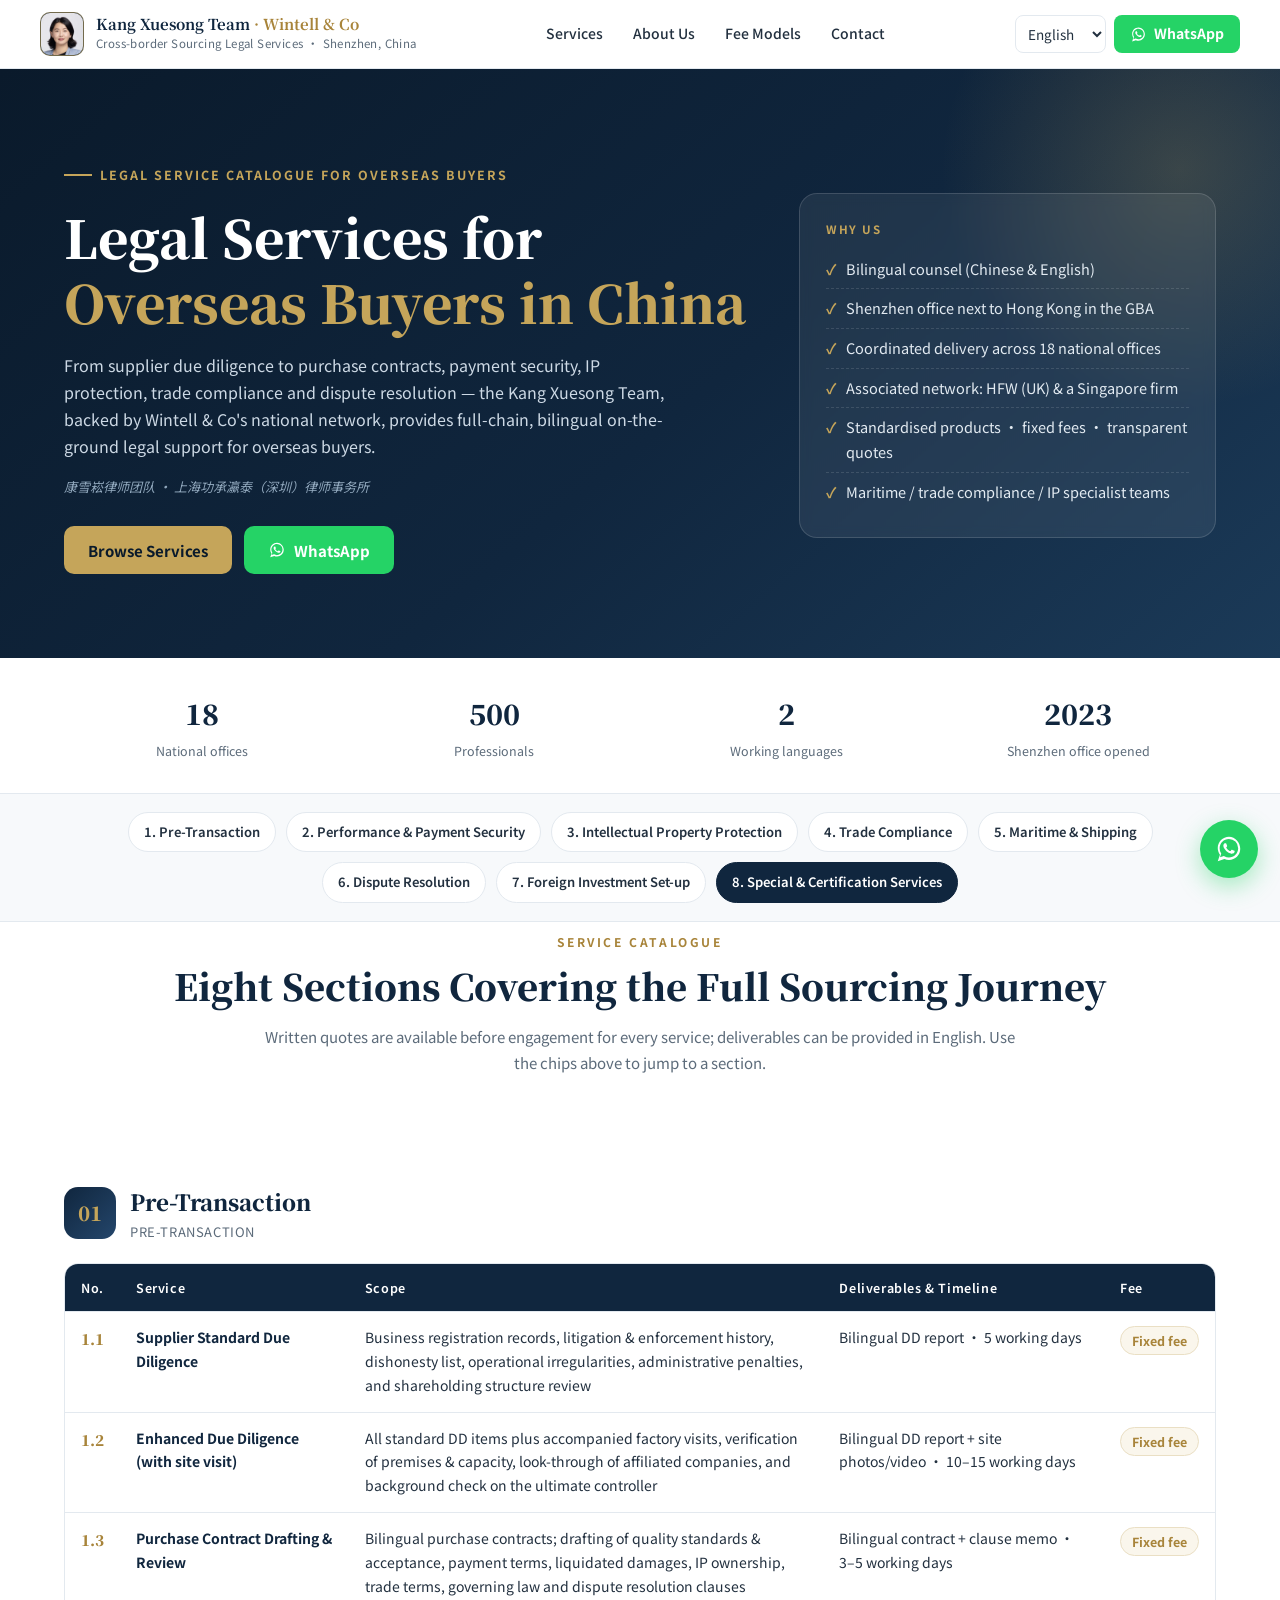
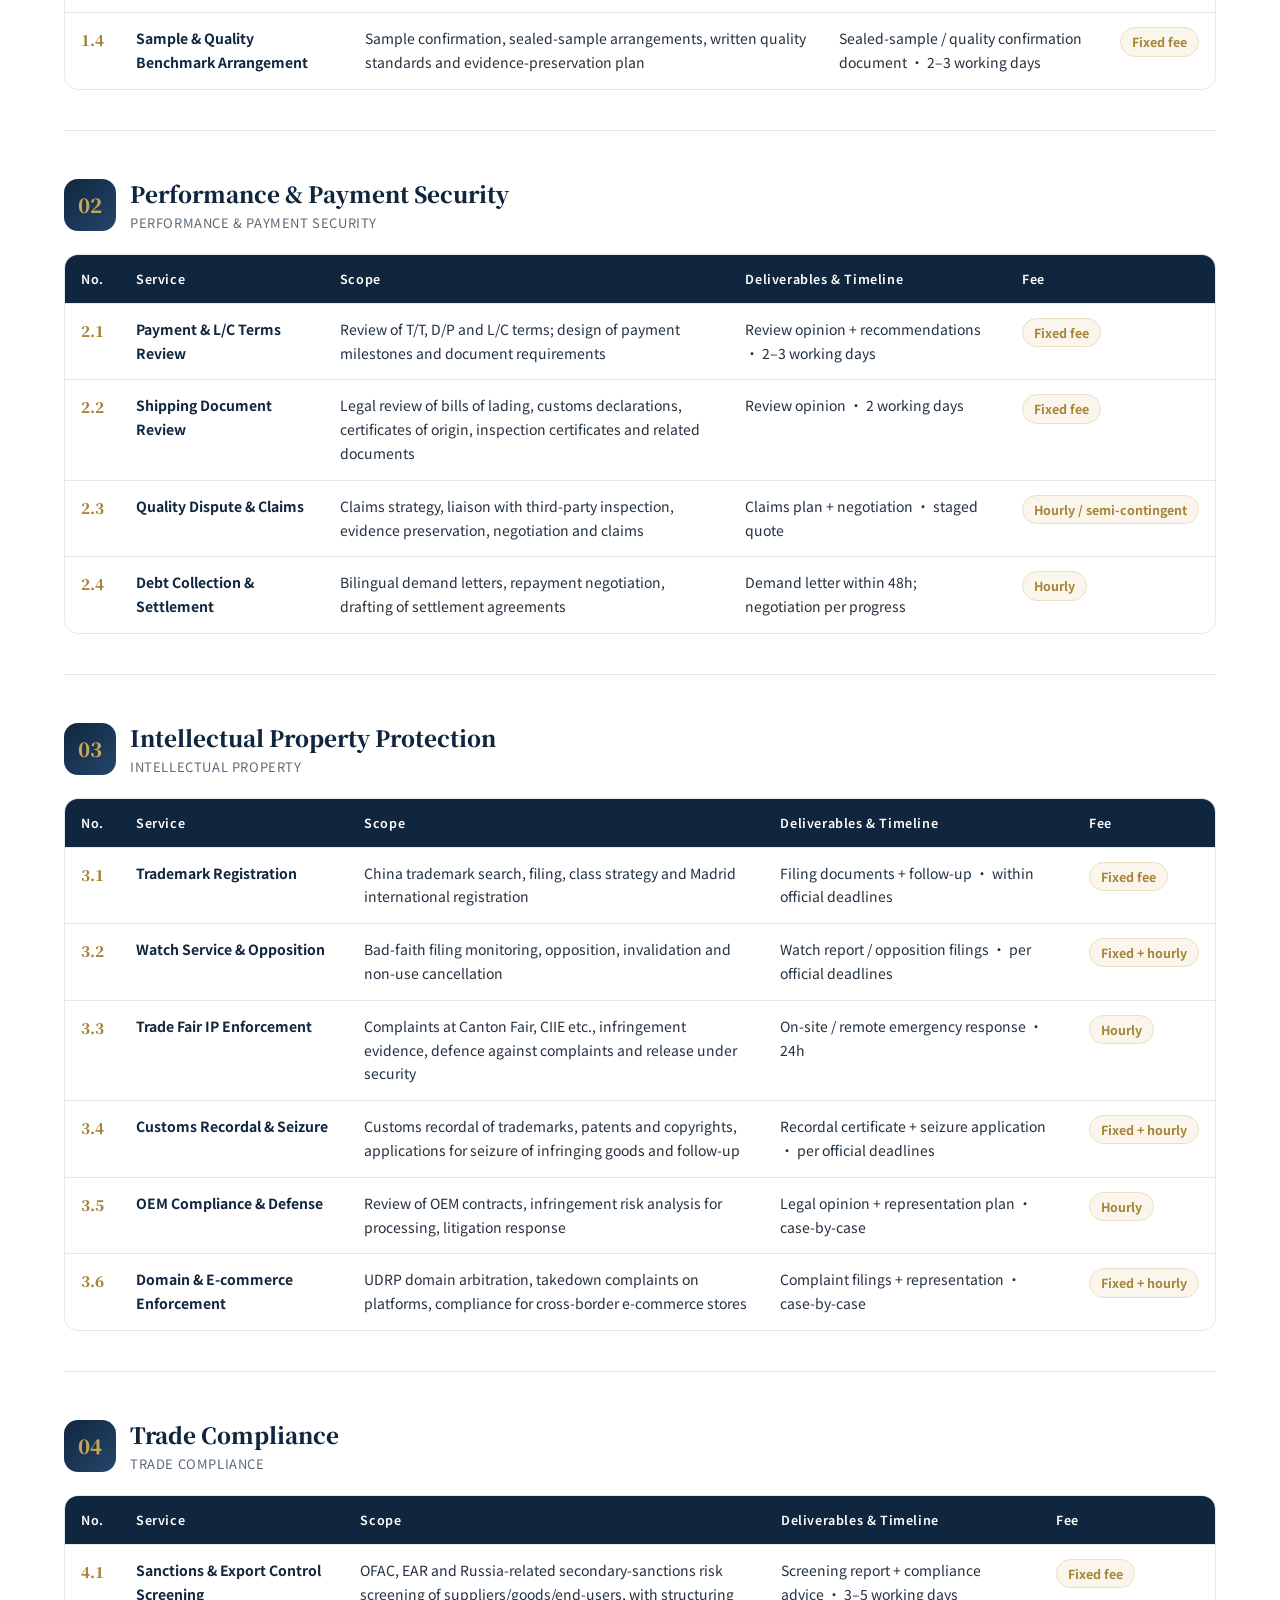
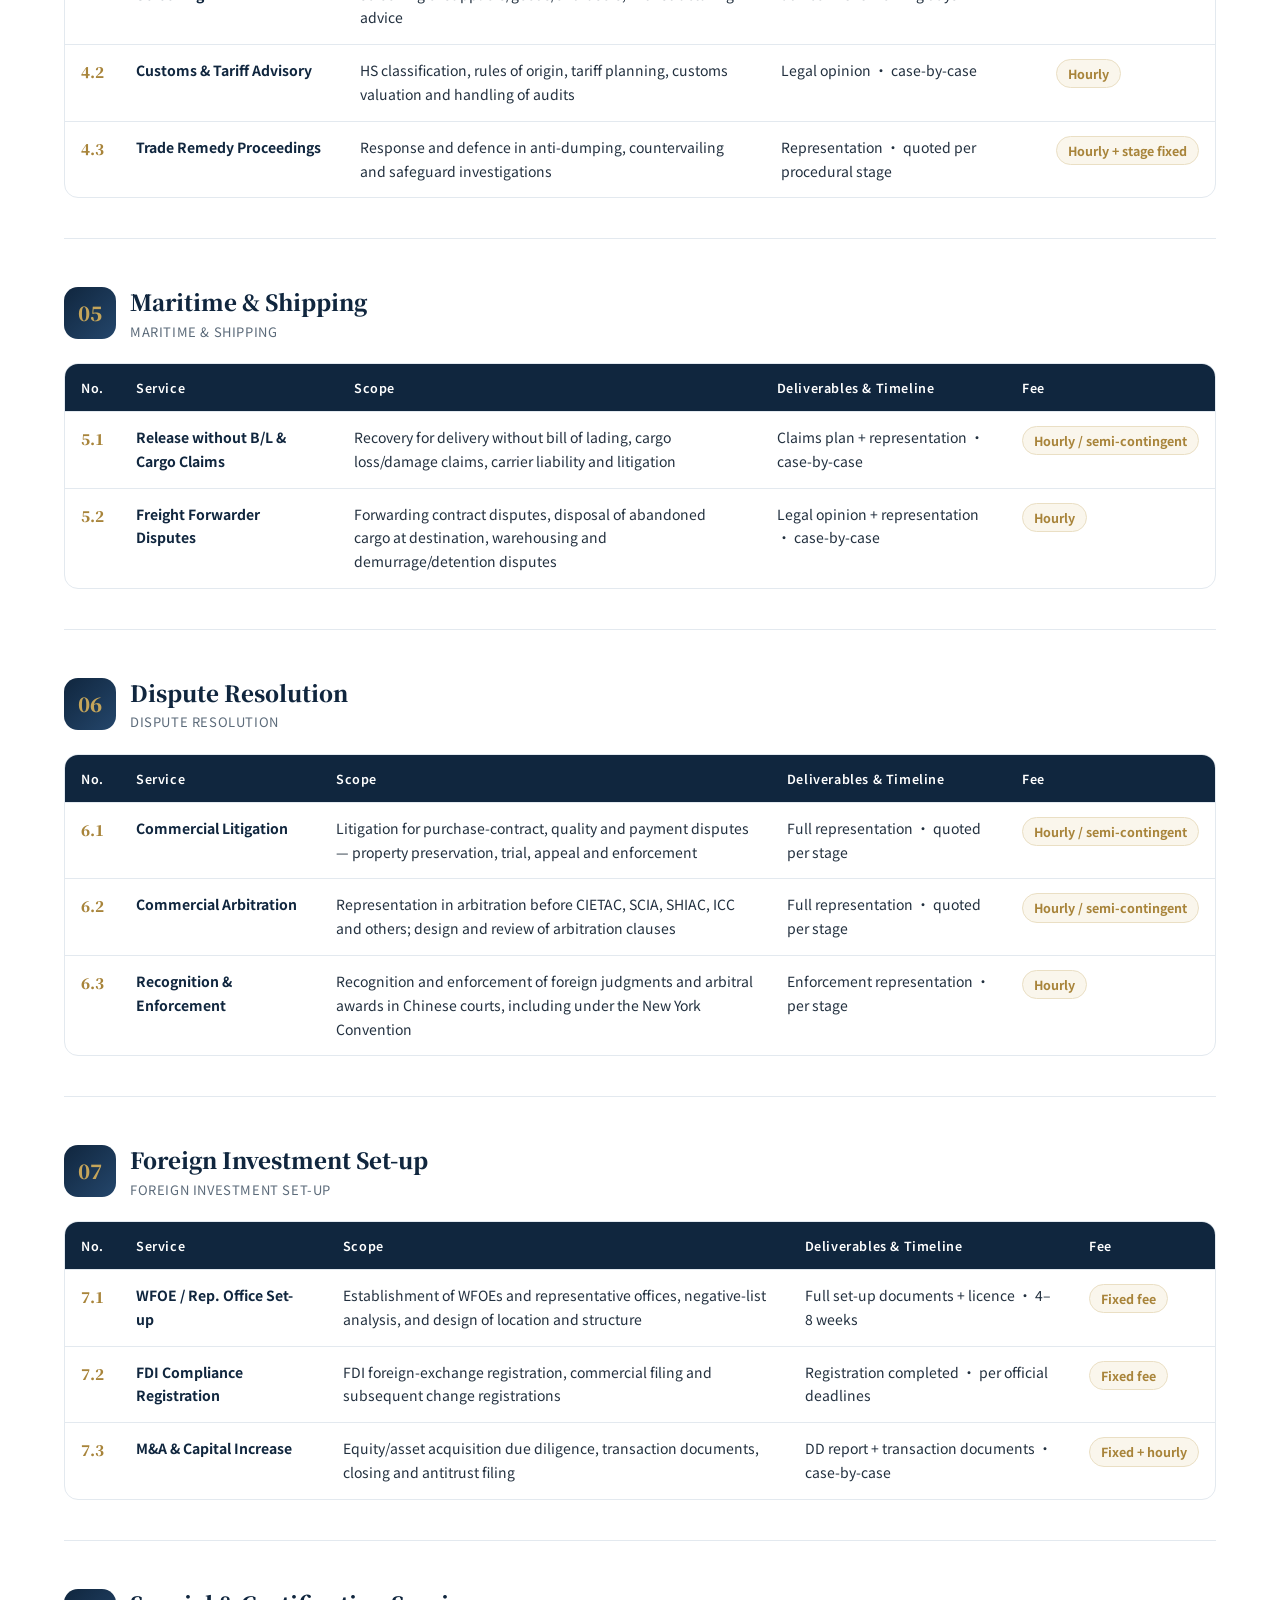
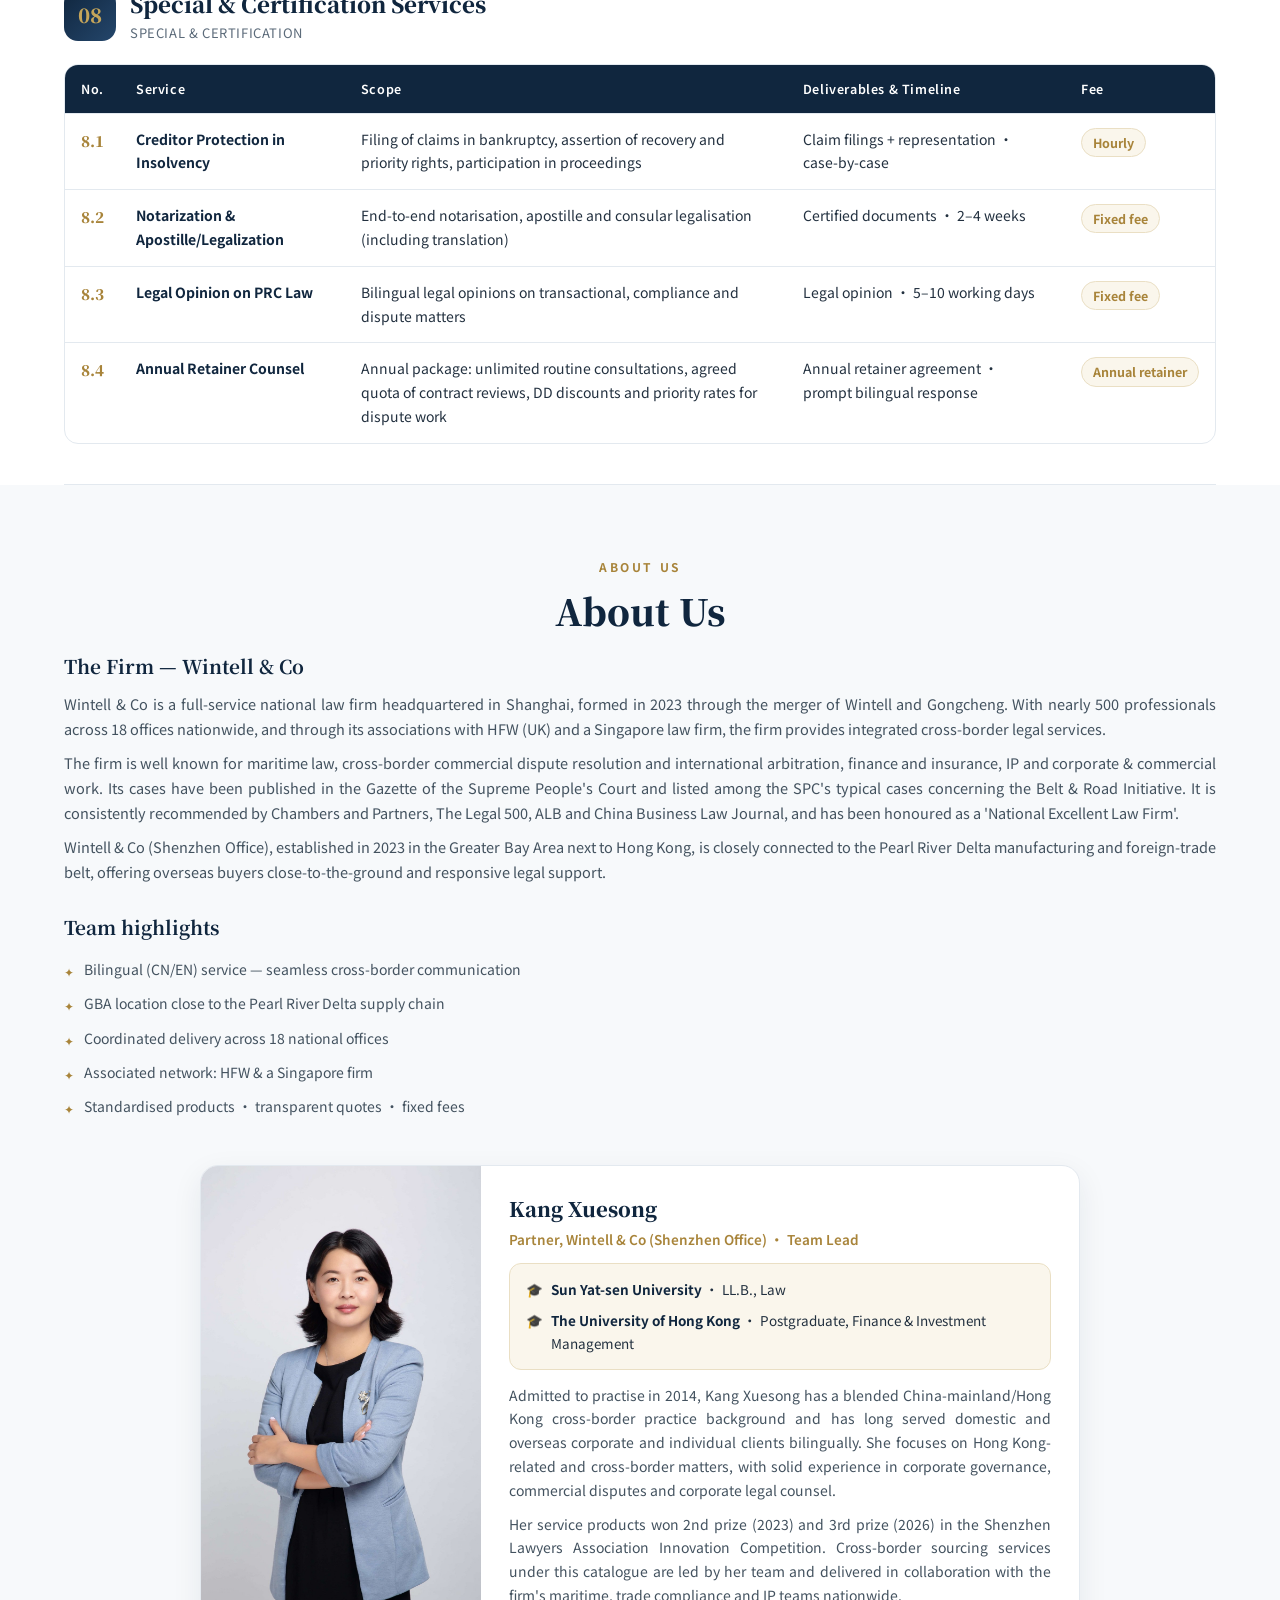
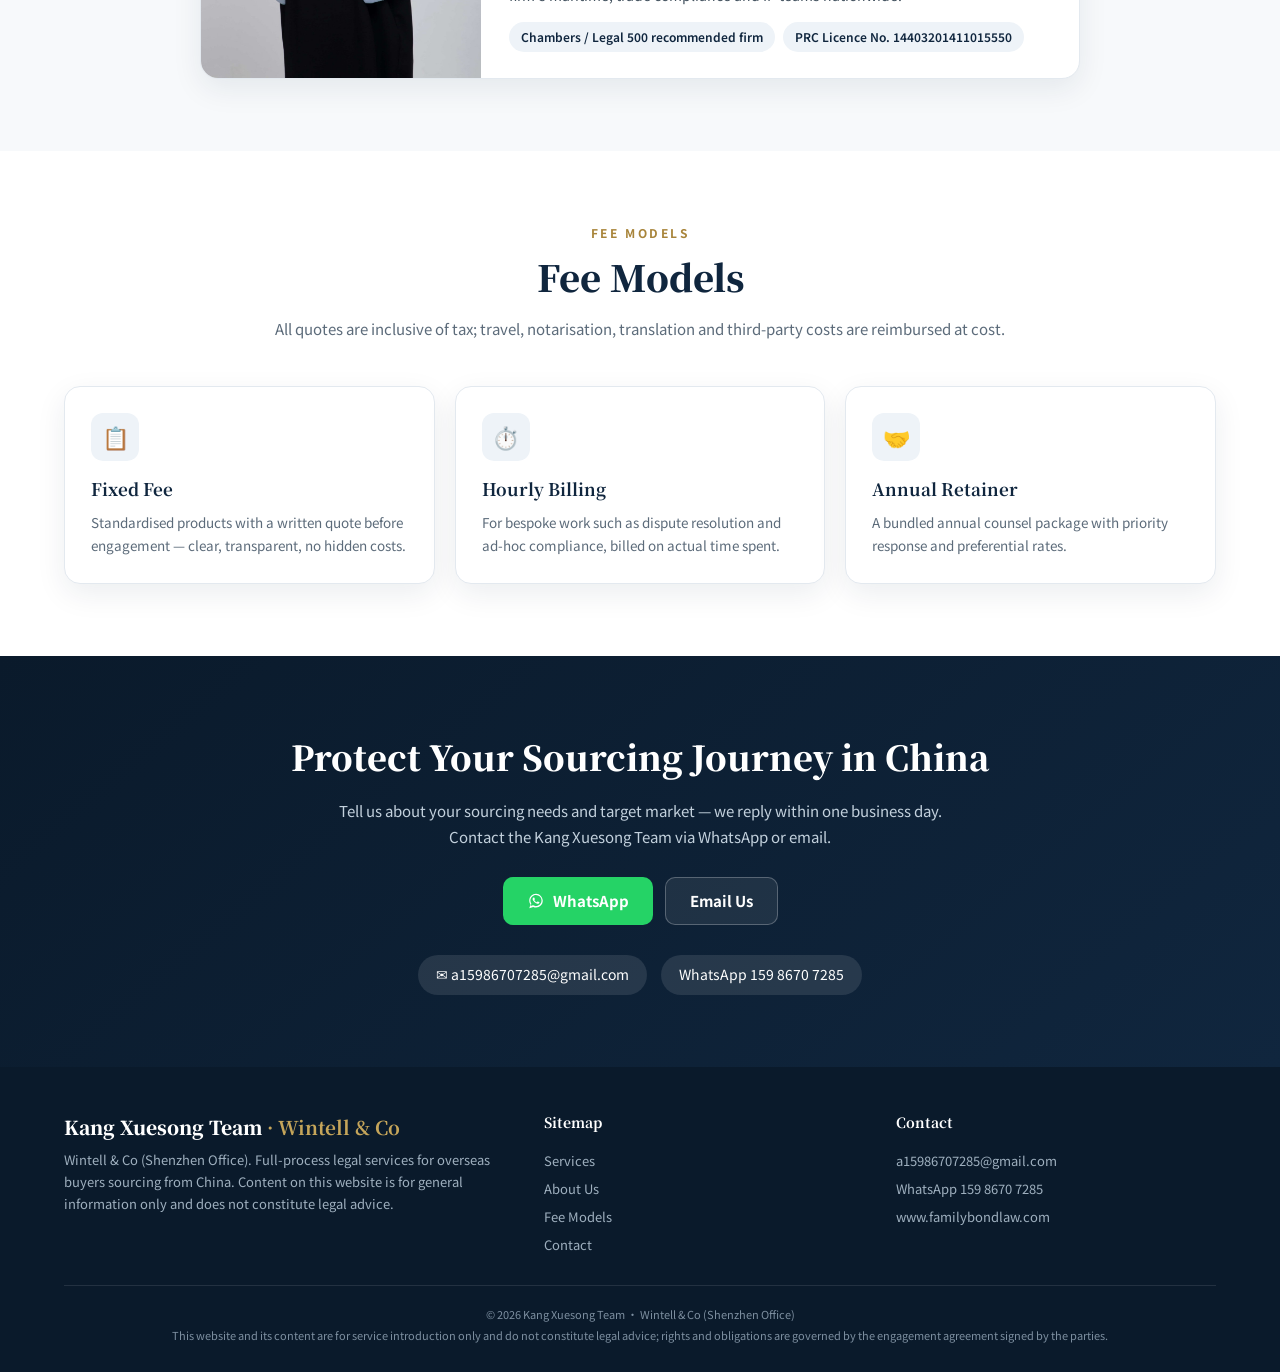
==== commit 34595df0: "Add files via upload" ====
--- a/index.html
+++ b/index.html
@@ -119,18 +119,20 @@
 }
 /* ---------- About ---------- */
 .about{background:var(--cream)}
-/* 上下布局：律所介绍在上，律师卡片居中在下 */
+/* 上下布局：律所介绍在上，律师卡片居中在下；卡片内部为「职业照在左 · 介绍在右」同一行 */
 .about-grid{display:grid;grid-template-columns:1fr;gap:36px;align-items:start}
-.about-grid .person-card{max-width:460px;width:100%;margin:0 auto}
+.about-grid .person-card{max-width:880px;width:100%;margin:0 auto}
 .about-text h3{font-family:var(--font-serif);color:var(--navy);font-size:19px;margin:26px 0 10px}
 .about-text h3:first-child{margin-top:0}
 .about-text p{color:#43525f;font-size:14.5px;margin-bottom:10px;text-align:justify}
 .about-list{list-style:none;margin:8px 0 4px}
 .about-list li{display:flex;gap:10px;padding:5px 0;font-size:14px;color:#43525f}
 .about-list li::before{content:"✦";color:var(--gold-deep);flex-shrink:0;font-size:12px;margin-top:4px}
-.person-card{background:#fff;border:1px solid var(--line);border-radius:18px;overflow:hidden;box-shadow:var(--shadow)}
-.person-photo{width:100%;aspect-ratio:1/1.06;object-fit:cover;object-position:top}
-.person-body{padding:22px 24px}
+/* 桌面端：两列网格——职业照占左列，姓名/职务/学历/简介在右列，同一行 */
+.person-card{background:#fff;border:1px solid var(--line);border-radius:18px;overflow:hidden;box-shadow:var(--shadow);display:grid;grid-template-columns:280px minmax(0,1fr);align-items:stretch}
+/* 照片撑满左列高度，顶部对齐裁切（保住面部），不设固定宽高比以免右侧文字挤压变形 */
+.person-photo{width:100%;height:100%;object-fit:cover;object-position:top}
+.person-body{padding:26px 28px}
 .person-name{font-family:var(--font-serif);font-size:20px;font-weight:900;color:var(--navy)}
 .person-role{color:var(--gold-deep);font-weight:600;font-size:13.5px;margin:2px 0 12px}
 .person-edu{display:flex;flex-direction:column;gap:8px;background:var(--gold-light);border:1px solid #eadfc4;border-radius:12px;padding:14px 16px;margin-bottom:14px;font-size:13.5px}
@@ -256,8 +258,9 @@
   .about-text h3{font-size:17.5px;margin:22px 0 8px}
   .about-text p,.person-desc{font-size:14px;text-align:left}
   .about-list li{font-size:13.5px}
-  .person-card{max-width:420px;margin:0 auto}
-  .person-photo{max-height:400px}
+  /* ≤960px：照片与介绍回到上下排列（窄屏并排会挤成竖条），并收窄卡片居中 */
+  .about-grid .person-card{max-width:420px;margin:0 auto;grid-template-columns:1fr}
+  .person-photo{aspect-ratio:1/1.06;height:auto;max-height:400px}
   .person-body{padding:18px}
   .person-name{font-size:19px}
   .person-edu{font-size:13px;padding:12px 14px}
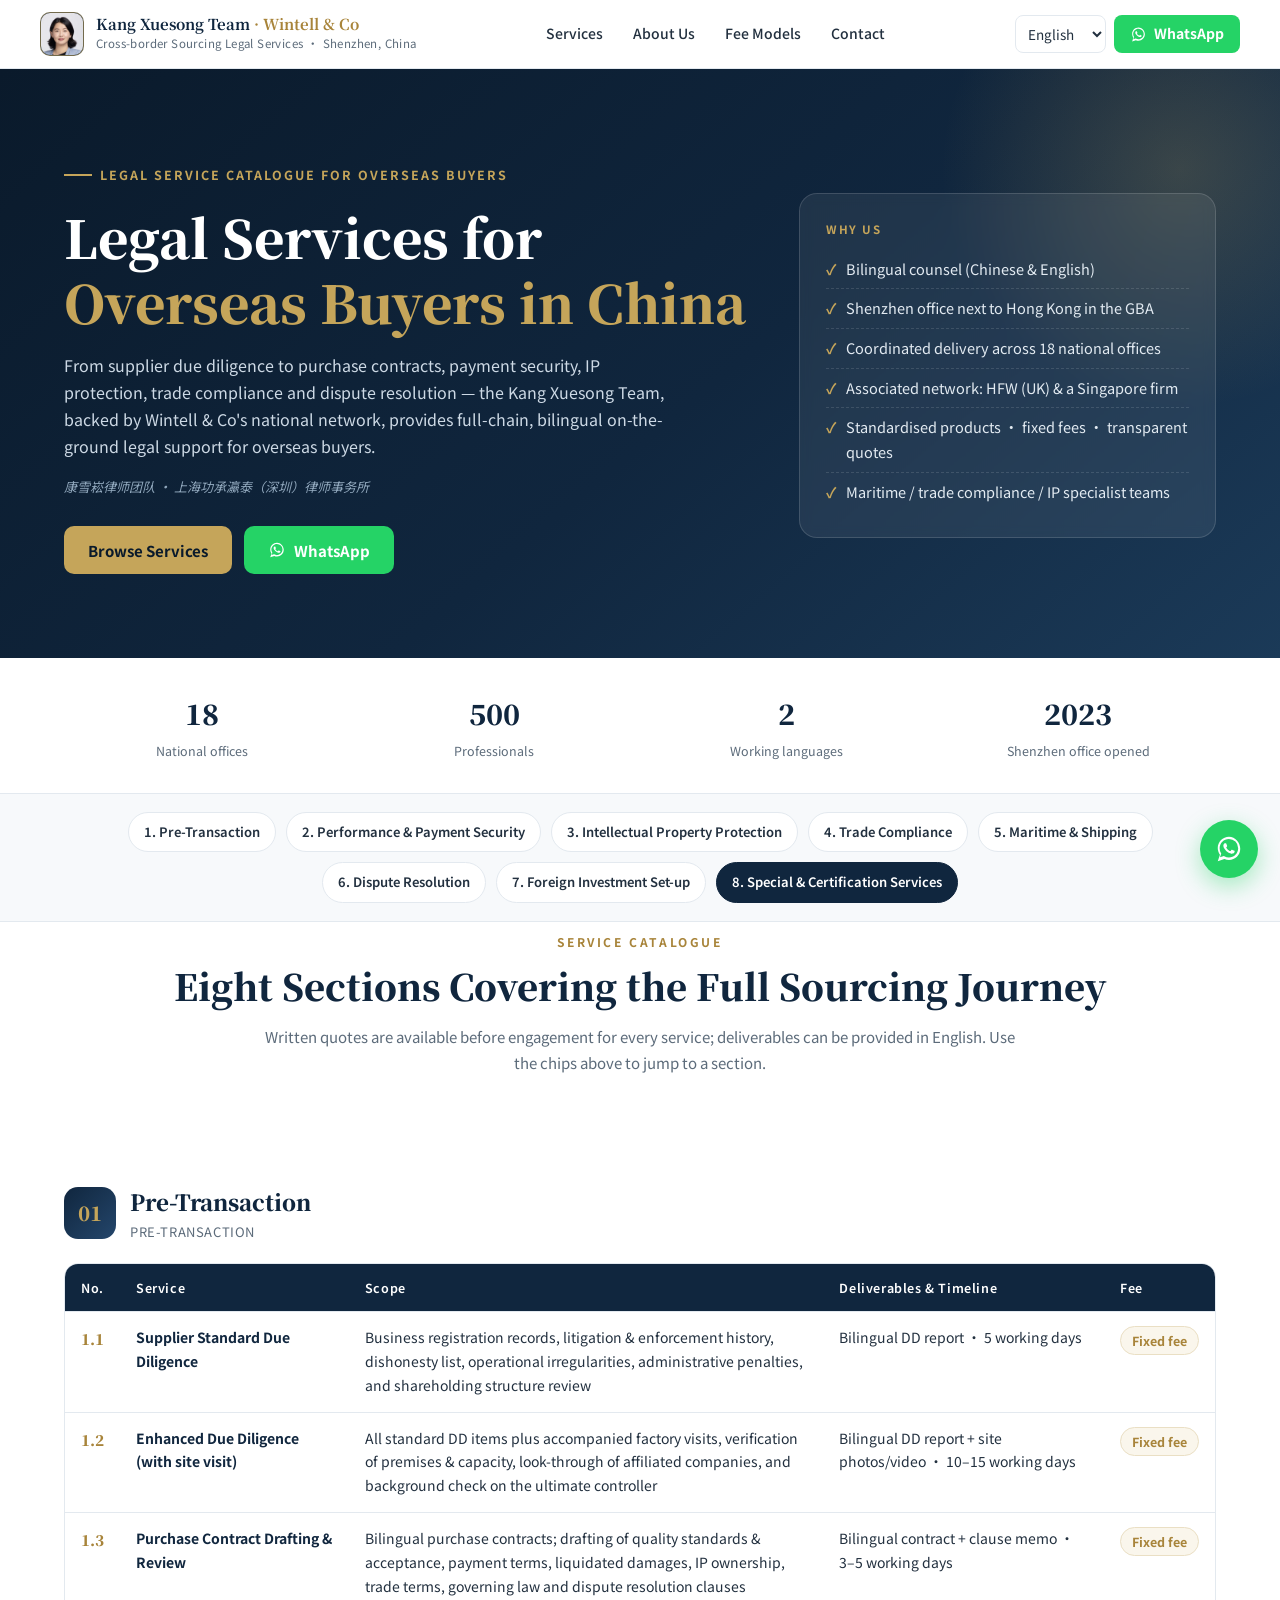
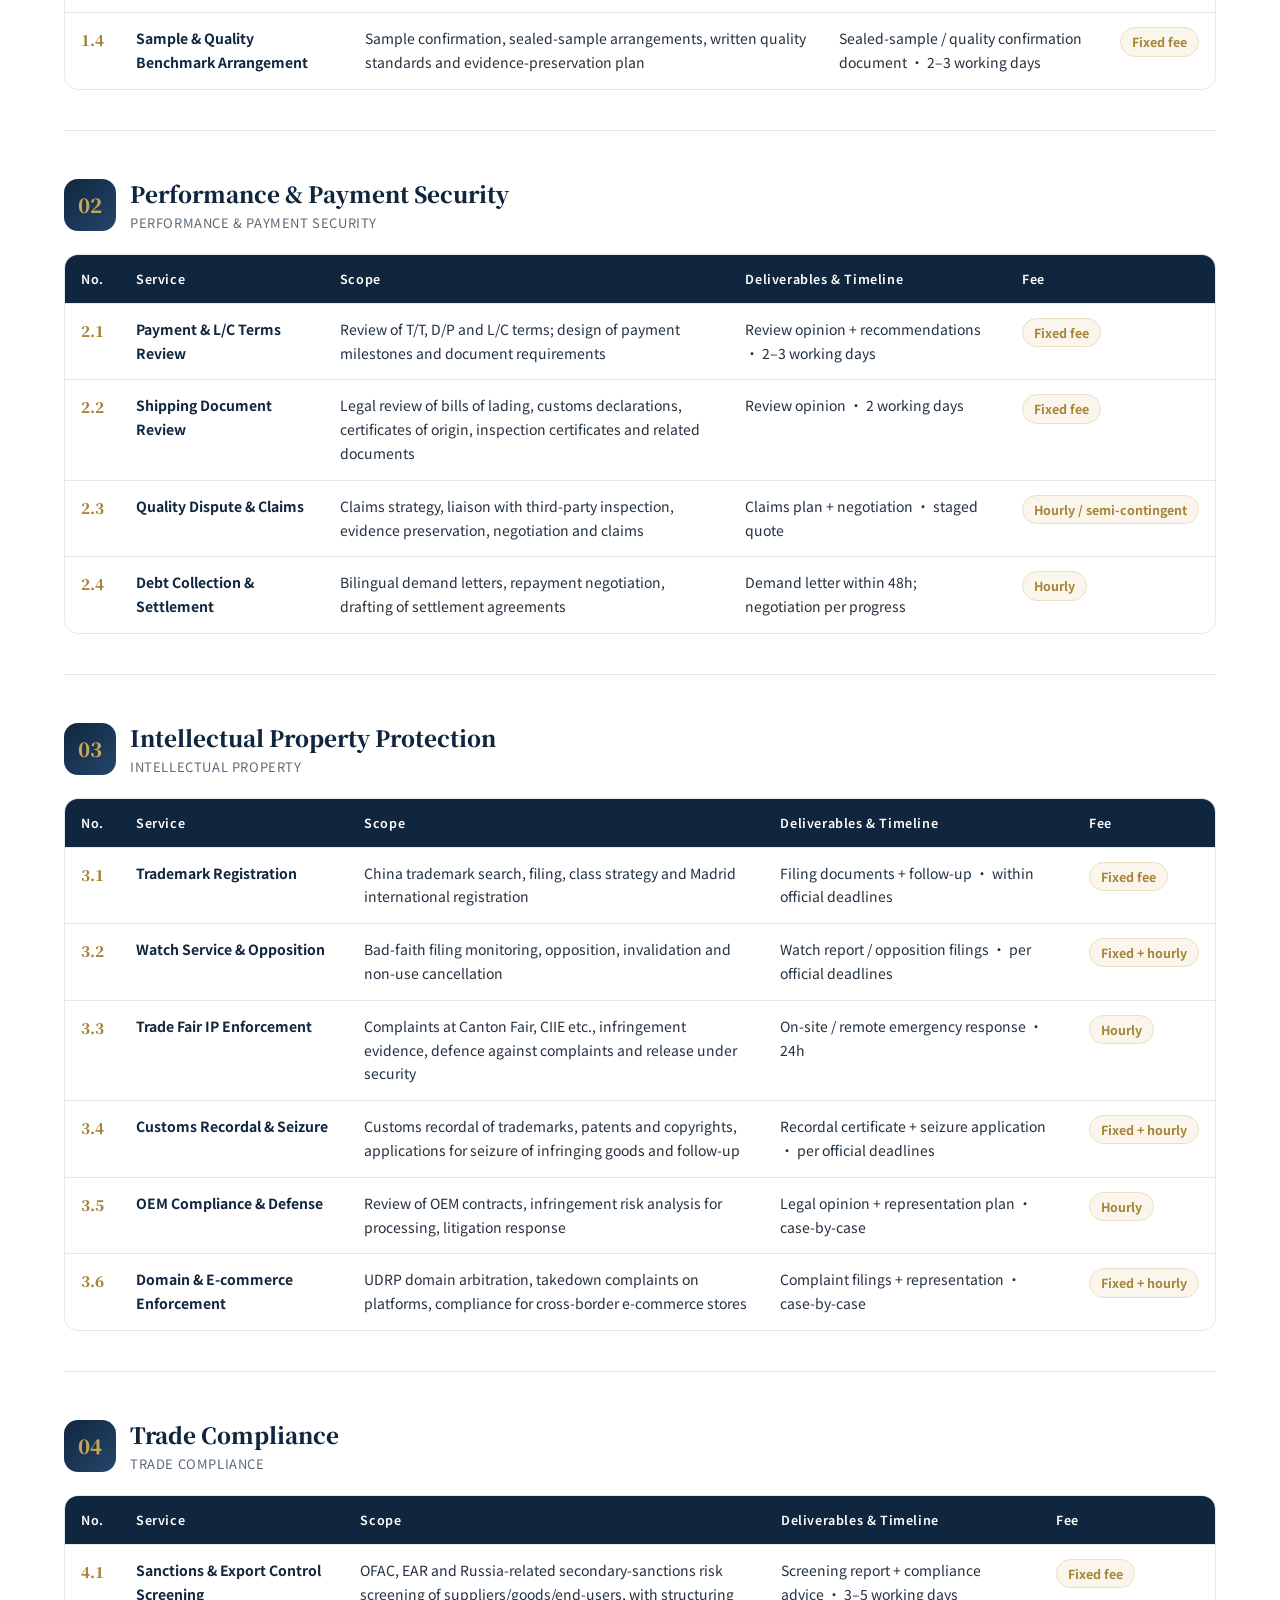
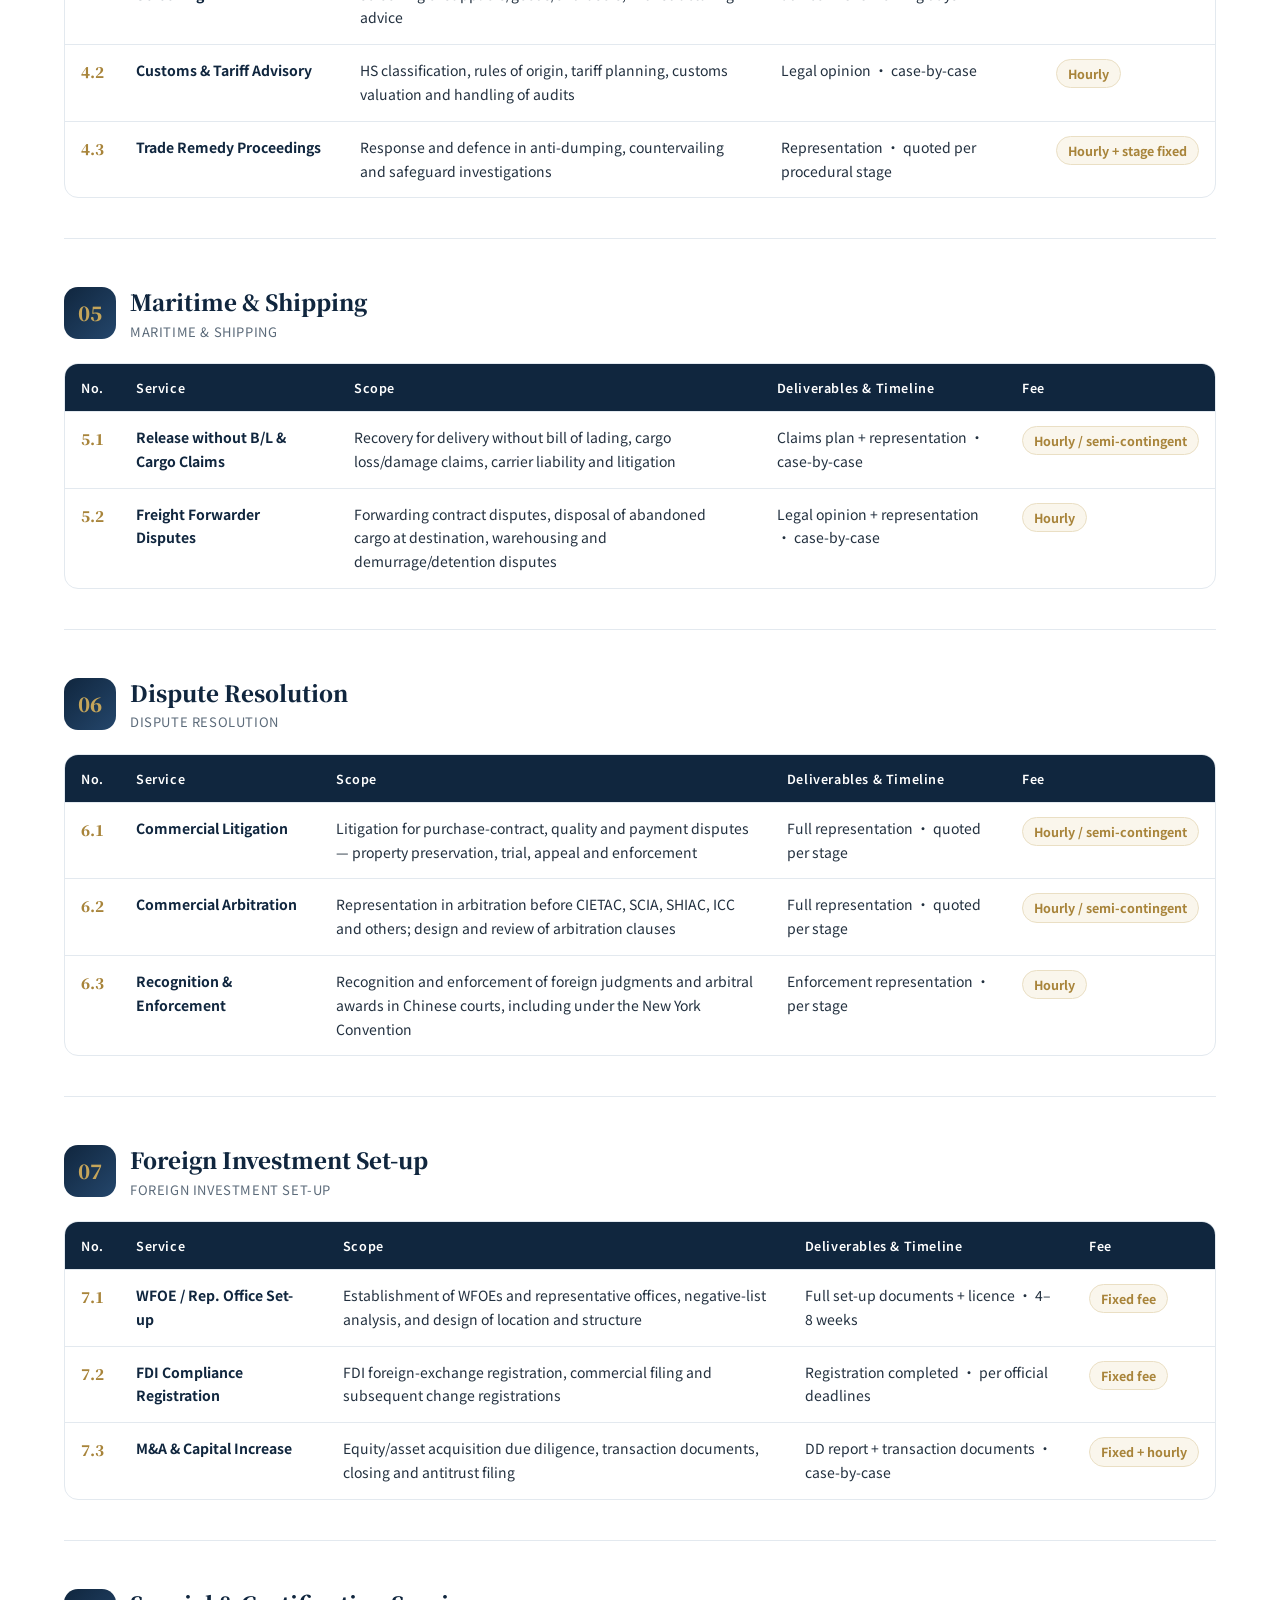
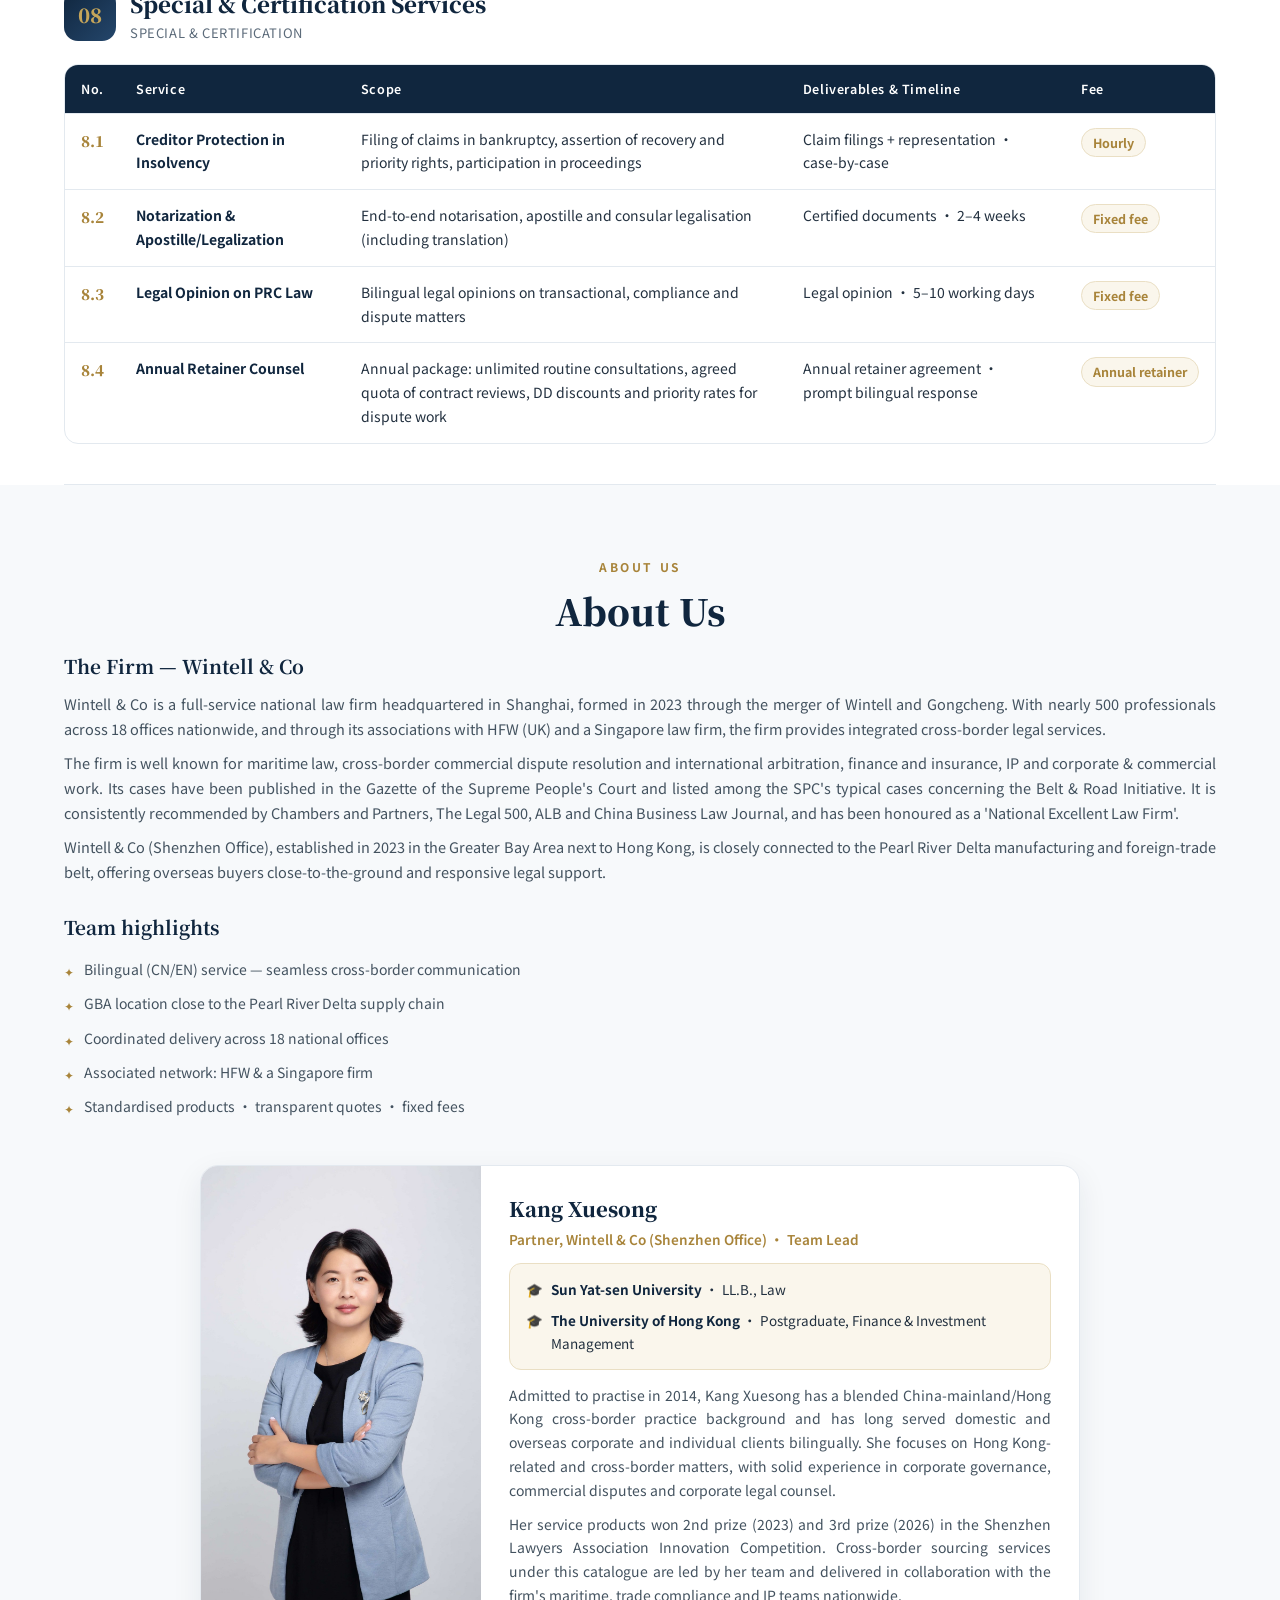
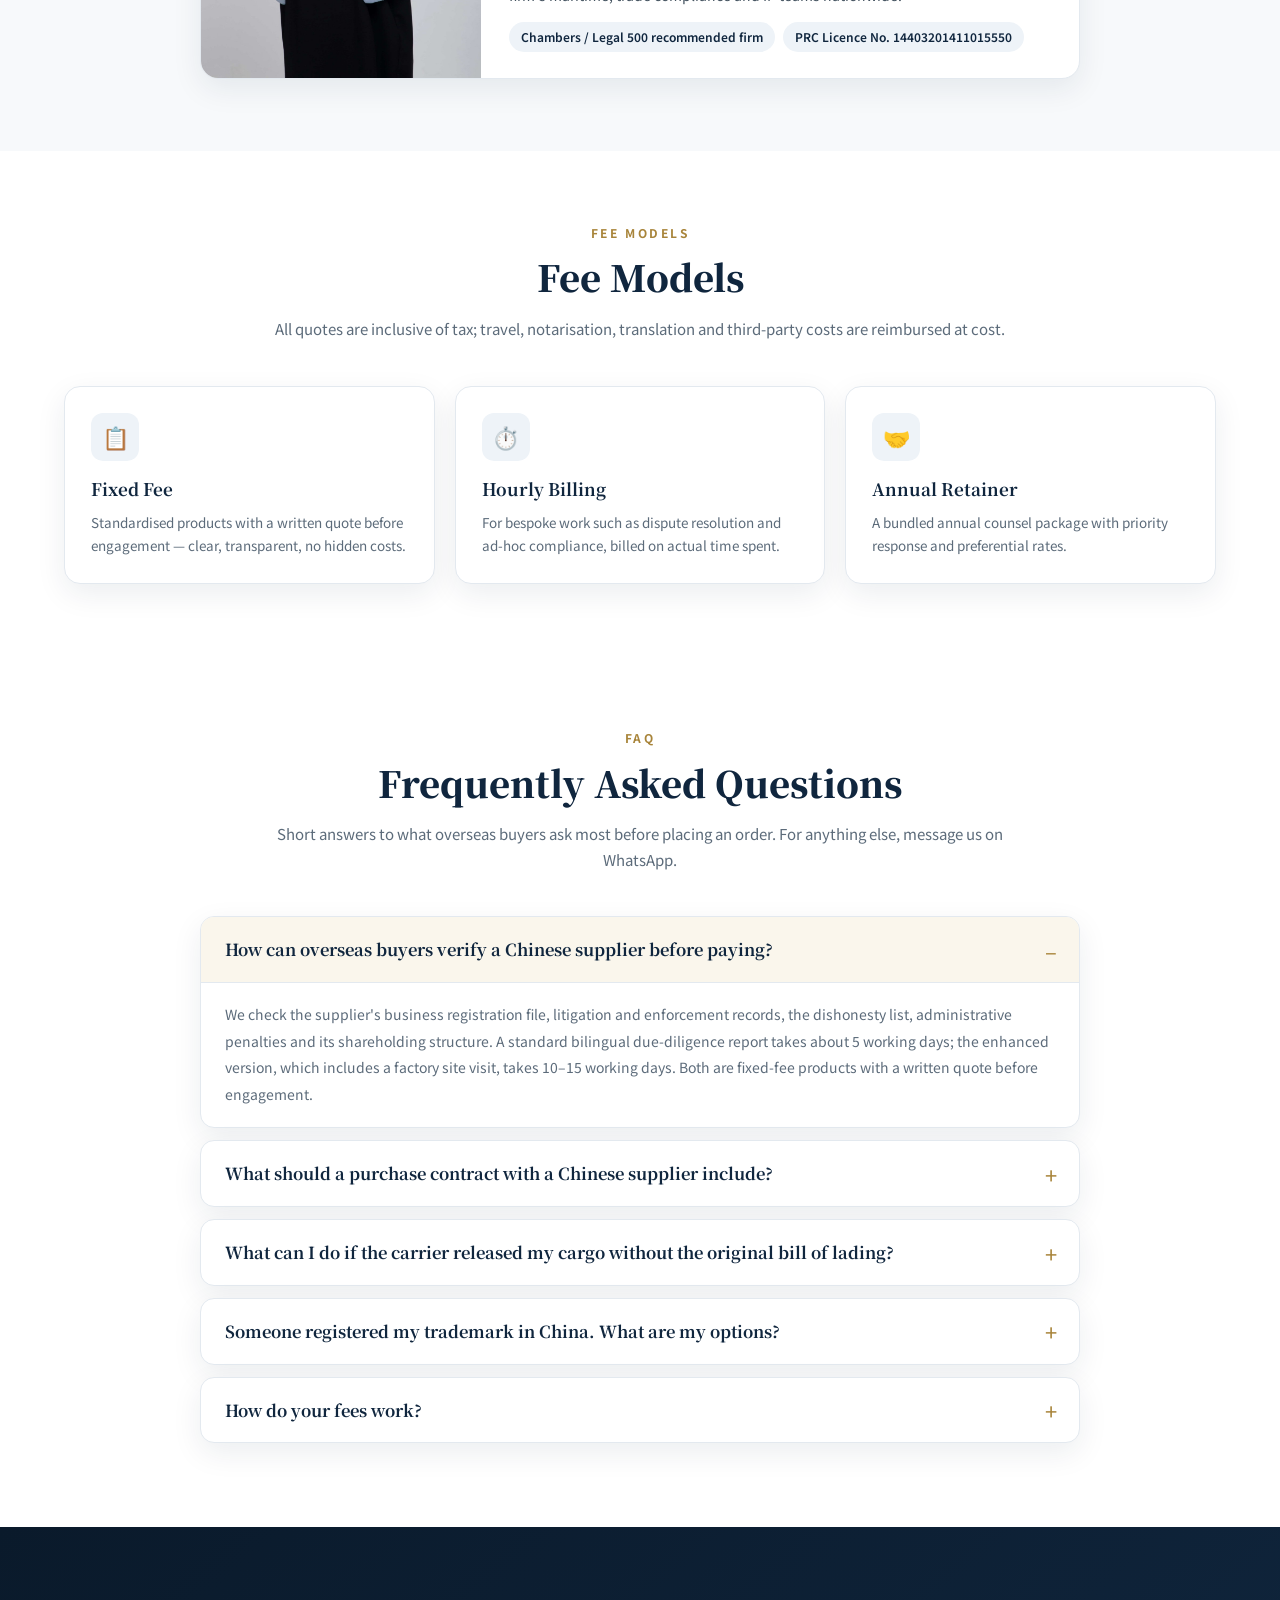
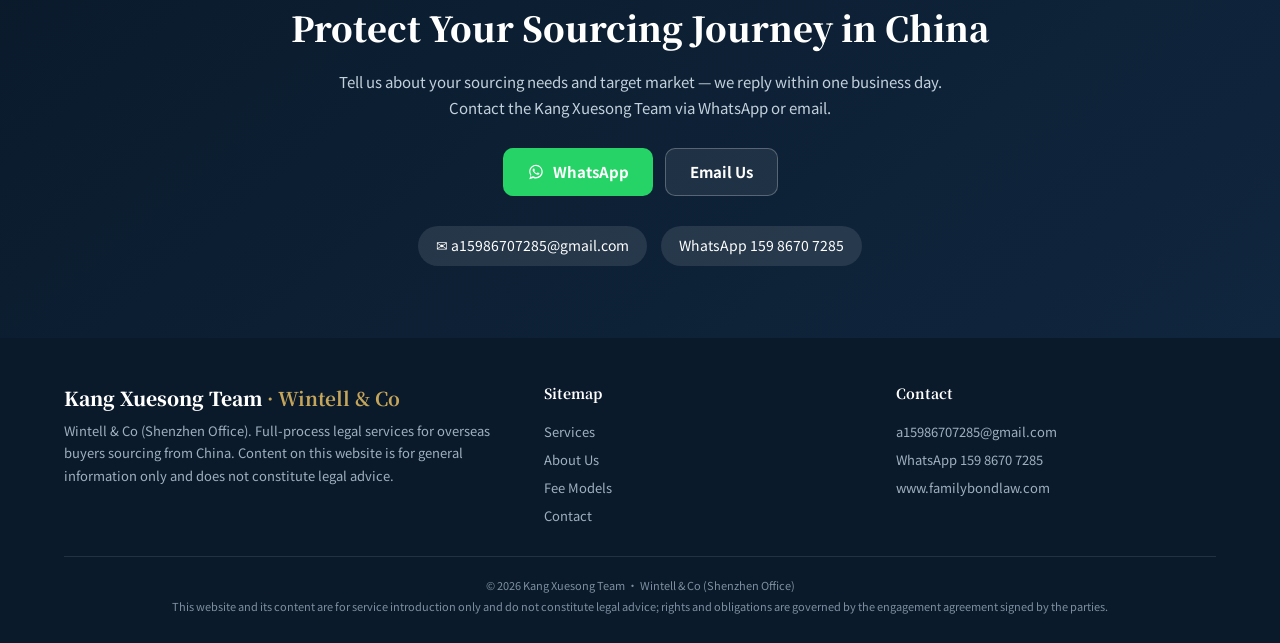
==== commit 860d2bbd: "Add files via upload" ====
--- a/index.html
+++ b/index.html
@@ -320,7 +320,298 @@
   .btn-primary:hover,.btn-ghost:hover,.btn-wa:hover,.wa-chip:hover{transform:none}
   .wa-float:hover{transform:none}
 }
+/* ---------- FAQ（2026-10-17 新增，仅作用于 .faq-* ，不影响既有样式） ---------- */
+.faq{background:#fff}
+.faq-wrap{max-width:880px;margin:0 auto}
+.faq-item{background:#fff;border:1px solid var(--line);border-radius:14px;margin:0 0 12px;box-shadow:var(--shadow);overflow:hidden}
+.faq-item summary{position:relative;cursor:pointer;list-style:none;padding-block:20px;padding-inline:24px 58px;
+  font-family:var(--font-serif);font-size:16.5px;font-weight:700;color:var(--navy);line-height:1.5;transition:.15s}
+.faq-item summary::-webkit-details-marker{display:none}
+.faq-item summary::after{content:"+";position:absolute;inset-inline-end:22px;top:50%;transform:translateY(-50%);
+  font-family:var(--font-body);font-size:22px;font-weight:400;color:var(--gold-deep);line-height:1}
+.faq-item[open] summary::after{content:"–"}
+.faq-item summary:hover{color:var(--gold-deep);background:var(--gold-light)}
+.faq-item[open] summary{background:var(--gold-light);border-bottom:1px solid var(--line)}
+.faq-body{padding:18px 24px 20px;color:var(--gray);font-size:14px;line-height:1.9}
+.faq-body p{margin:0}
+@media(max-width:640px){
+  .faq-item summary{font-size:15.5px;padding-block:16px;padding-inline:18px 46px}
+  .faq-item summary::after{inset-inline-end:16px;font-size:20px}
+  .faq-body{padding:15px 18px 18px;font-size:13.5px}
+}
 </style>
+<!-- Structured data: LegalService / LawFirm / Person + service catalogue (2026-10-17) -->
+<script type="application/ld+json">
+{
+  "@context": "https://schema.org",
+  "@graph": [
+    {
+      "@type": "LegalService",
+      "@id": "https://www.familybondlaw.com/#service",
+      "name": "Kang Xuesong Team, Wintell & Co (Shenzhen Office)",
+      "alternateName": "康雪崧律师团队 · 上海功承瀛泰（深圳）律师事务所",
+      "description": "Full-chain bilingual legal support for overseas buyers sourcing from China: supplier due diligence, purchase contracts, payment security, intellectual property protection, trade compliance, maritime claims and dispute resolution.",
+      "url": "https://www.familybondlaw.com/",
+      "image": "https://www.familybondlaw.com/images/lawyer-portrait.jpg",
+      "areaServed": [
+        {
+          "@type": "Country",
+          "name": "China"
+        },
+        {
+          "@type": "AdministrativeArea",
+          "name": "Greater Bay Area"
+        },
+        {
+          "@type": "City",
+          "name": "Shenzhen"
+        }
+      ],
+      "availableLanguage": [
+        {
+          "@type": "Language",
+          "name": "English"
+        },
+        {
+          "@type": "Language",
+          "name": "Chinese"
+        }
+      ],
+      "provider": {
+        "@id": "https://www.familybondlaw.com/#firm"
+      },
+      "founder": {
+        "@id": "https://www.familybondlaw.com/#kangxuesong"
+      },
+      "hasOfferCatalog": {
+        "@type": "OfferCatalog",
+        "name": "China sourcing legal services for overseas buyers",
+        "itemListElement": [
+          {
+            "@type": "Offer",
+            "itemOffered": {
+              "@type": "Service",
+              "name": "Supplier Standard Due Diligence",
+              "description": "Bilingual due-diligence report in about 5 working days, covering business registration records, litigation and enforcement history, the dishonesty list, administrative penalties and shareholding structure.",
+              "provider": {
+                "@id": "https://www.familybondlaw.com/#service"
+              }
+            }
+          },
+          {
+            "@type": "Offer",
+            "itemOffered": {
+              "@type": "Service",
+              "name": "Enhanced Due Diligence (with site visit)",
+              "description": "All standard checks plus an accompanied factory visit and capacity verification; bilingual report with site photos or video in 10–15 working days.",
+              "provider": {
+                "@id": "https://www.familybondlaw.com/#service"
+              }
+            }
+          },
+          {
+            "@type": "Offer",
+            "itemOffered": {
+              "@type": "Service",
+              "name": "Purchase Contract Drafting & Review",
+              "description": "Bilingual purchase contract covering quality standards and acceptance, staged payment, liquidated damages, IP ownership, trade terms and dispute resolution — delivered in 3–5 working days with a clause memo.",
+              "provider": {
+                "@id": "https://www.familybondlaw.com/#service"
+              }
+            }
+          },
+          {
+            "@type": "Offer",
+            "itemOffered": {
+              "@type": "Service",
+              "name": "Payment & L/C Terms Review",
+              "description": "Written review opinion on T/T, D/P and L/C terms, with payment milestones and document requirements designed around your shipment.",
+              "provider": {
+                "@id": "https://www.familybondlaw.com/#service"
+              }
+            }
+          },
+          {
+            "@type": "Offer",
+            "itemOffered": {
+              "@type": "Service",
+              "name": "Trademark Registration",
+              "description": "China trademark search, filing and class strategy, with filing documents and follow-up on official notices within the official deadlines.",
+              "provider": {
+                "@id": "https://www.familybondlaw.com/#service"
+              }
+            }
+          },
+          {
+            "@type": "Offer",
+            "itemOffered": {
+              "@type": "Service",
+              "name": "Customs Recordal & Seizure",
+              "description": "Recordal of your trademark or copyright with China Customs so that infringing shipments can be detained at the border.",
+              "provider": {
+                "@id": "https://www.familybondlaw.com/#service"
+              }
+            }
+          },
+          {
+            "@type": "Offer",
+            "itemOffered": {
+              "@type": "Service",
+              "name": "Release without B/L & Cargo Claims",
+              "description": "Evidence preservation, demand on the carrier and claim or litigation to recover the value of cargo released without an original bill of lading, or damaged in transit.",
+              "provider": {
+                "@id": "https://www.familybondlaw.com/#service"
+              }
+            }
+          },
+          {
+            "@type": "Offer",
+            "itemOffered": {
+              "@type": "Service",
+              "name": "Debt Collection & Settlement",
+              "description": "Bilingual demand letter within 48 hours, followed by repayment negotiation and drafting of a settlement agreement.",
+              "provider": {
+                "@id": "https://www.familybondlaw.com/#service"
+              }
+            }
+          }
+        ]
+      }
+    },
+    {
+      "@type": "LawFirm",
+      "@id": "https://www.familybondlaw.com/#firm",
+      "name": "Wintell & Co (Shenzhen Office)",
+      "alternateName": "上海功承瀛泰（深圳）律师事务所",
+      "url": "https://www.familybondlaw.com/",
+      "image": "https://www.familybondlaw.com/images/lawyer-portrait.jpg",
+      "description": "Shenzhen office of Wintell & Co, a full-service national law firm headquartered in Shanghai with 18 offices and nearly 500 professionals across China.",
+      "address": {
+        "@type": "PostalAddress",
+        "addressLocality": "Shenzhen",
+        "addressRegion": "Guangdong",
+        "addressCountry": "CN"
+      },
+      "areaServed": {
+        "@type": "Country",
+        "name": "China"
+      },
+      "employee": {
+        "@id": "https://www.familybondlaw.com/#kangxuesong"
+      },
+      "knowsLanguage": [
+        "en",
+        "zh"
+      ]
+    },
+    {
+      "@type": "Person",
+      "@id": "https://www.familybondlaw.com/#kangxuesong",
+      "name": "Kang Xuesong",
+      "alternateName": "康雪崧",
+      "jobTitle": "Partner and Team Lead",
+      "description": "China-licensed lawyer admitted in 2014, partner at Wintell & Co (Shenzhen Office), providing bilingual legal services to overseas buyers sourcing from China.",
+      "worksFor": {
+        "@id": "https://www.familybondlaw.com/#firm"
+      },
+      "url": "https://www.familybondlaw.com/#about",
+      "alumniOf": [
+        {
+          "@type": "CollegeOrUniversity",
+          "name": "Sun Yat-sen University"
+        },
+        {
+          "@type": "CollegeOrUniversity",
+          "name": "The University of Hong Kong"
+        }
+      ],
+      "hasCredential": [
+        {
+          "@type": "EducationalOccupationalCredential",
+          "credentialCategory": "degree",
+          "name": "LL.B., Law",
+          "recognizedBy": {
+            "@type": "CollegeOrUniversity",
+            "name": "Sun Yat-sen University"
+          }
+        },
+        {
+          "@type": "EducationalOccupationalCredential",
+          "credentialCategory": "degree",
+          "name": "Postgraduate, Finance & Investment Management",
+          "recognizedBy": {
+            "@type": "CollegeOrUniversity",
+            "name": "The University of Hong Kong"
+          }
+        },
+        {
+          "@type": "EducationalOccupationalCredential",
+          "credentialCategory": "license",
+          "name": "PRC Lawyer's Practice Licence",
+          "identifier": "14403201411015550"
+        }
+      ],
+      "knowsLanguage": [
+        "en",
+        "zh"
+      ]
+    }
+  ]
+}
+</script>
+<!-- Structured data: FAQPage (must mirror the visible FAQ section) -->
+<script type="application/ld+json">
+{
+  "@context": "https://schema.org",
+  "@type": "FAQPage",
+  "@id": "https://www.familybondlaw.com/#faq",
+  "url": "https://www.familybondlaw.com/#faq",
+  "name": "Frequently Asked Questions",
+  "inLanguage": "en",
+  "mainEntity": [
+    {
+      "@type": "Question",
+      "name": "How can overseas buyers verify a Chinese supplier before paying?",
+      "acceptedAnswer": {
+        "@type": "Answer",
+        "text": "We check the supplier's business registration file, litigation and enforcement records, the dishonesty list, administrative penalties and its shareholding structure. A standard bilingual due-diligence report takes about 5 working days; the enhanced version, which includes a factory site visit, takes 10–15 working days. Both are fixed-fee products with a written quote before engagement."
+      }
+    },
+    {
+      "@type": "Question",
+      "name": "What should a purchase contract with a Chinese supplier include?",
+      "acceptedAnswer": {
+        "@type": "Answer",
+        "text": "At a minimum: quality standards and acceptance criteria, staged payment terms, liquidated damages for late or defective delivery, IP ownership, trade terms (Incoterms), and governing law and dispute-resolution clauses. We deliver a bilingual contract with a clause-by-clause memo in 3–5 working days."
+      }
+    },
+    {
+      "@type": "Question",
+      "name": "What can I do if the carrier released my cargo without the original bill of lading?",
+      "acceptedAnswer": {
+        "@type": "Answer",
+        "text": "Release without the original bill of lading can give rise to a claim for compensation against the carrier. Evidence needs to be preserved promptly — the original bill of lading, booking and shipping instructions, the delivery record, and correspondence with the carrier and freight forwarder. Chinese courts recognise claims of this kind. We quote per case after reviewing the documents."
+      }
+    },
+    {
+      "@type": "Question",
+      "name": "Someone registered my trademark in China. What are my options?",
+      "acceptedAnswer": {
+        "@type": "Answer",
+        "text": "Depending on the circumstances: file an opposition against a published application; apply for invalidation of a registered mark; apply for cancellation on the ground of three years' non-use; and record your rights with China Customs so infringing goods can be detained. Each procedure runs on official deadlines, so timing is critical."
+      }
+    },
+    {
+      "@type": "Question",
+      "name": "How do your fees work?",
+      "acceptedAnswer": {
+        "@type": "Answer",
+        "text": "Three models: fixed fees for standardised products, always with a written quote before engagement; hourly billing for disputes and bespoke compliance work; and an annual retainer package. All quotes are inclusive of tax; travel, notarisation, translation and other third-party costs are reimbursed at cost."
+      }
+    }
+  ]
+}
+</script>
 </head>
 <body data-page-node-id="qzYfp4py31KDtLFupfGDMb">
 
@@ -479,6 +770,37 @@
   </div>
 </section>
 
+<!-- faq -->
+<section id="faq" class="faq" data-page-node-id="faqSection20261017">
+  <div class="container" data-page-node-id="faqContainer20261017">
+    <p class="sec-eyebrow" data-i18n="faqEyebrow">FAQ</p>
+    <h2 class="sec-title" data-i18n="faqTitle">Frequently Asked Questions</h2>
+    <p class="sec-sub" data-i18n="faqSub">Short answers to what overseas buyers ask most before placing an order. For anything else, message us on WhatsApp.</p>
+    <div class="faq-wrap">
+      <details class="faq-item" open>
+        <summary data-i18n="faqQ1">How can overseas buyers verify a Chinese supplier before paying?</summary>
+        <div class="faq-body"><p data-i18n="faqA1">We check the supplier's business registration file, litigation and enforcement records, the dishonesty list, administrative penalties and its shareholding structure. A standard bilingual due-diligence report takes about 5 working days; the enhanced version, which includes a factory site visit, takes 10–15 working days. Both are fixed-fee products with a written quote before engagement.</p></div>
+      </details>
+      <details class="faq-item">
+        <summary data-i18n="faqQ2">What should a purchase contract with a Chinese supplier include?</summary>
+        <div class="faq-body"><p data-i18n="faqA2">At a minimum: quality standards and acceptance criteria, staged payment terms, liquidated damages for late or defective delivery, IP ownership, trade terms (Incoterms), and governing law and dispute-resolution clauses. We deliver a bilingual contract with a clause-by-clause memo in 3–5 working days.</p></div>
+      </details>
+      <details class="faq-item">
+        <summary data-i18n="faqQ3">What can I do if the carrier released my cargo without the original bill of lading?</summary>
+        <div class="faq-body"><p data-i18n="faqA3">Release without the original bill of lading can give rise to a claim for compensation against the carrier. Evidence needs to be preserved promptly — the original bill of lading, booking and shipping instructions, the delivery record, and correspondence with the carrier and freight forwarder. Chinese courts recognise claims of this kind. We quote per case after reviewing the documents.</p></div>
+      </details>
+      <details class="faq-item">
+        <summary data-i18n="faqQ4">Someone registered my trademark in China. What are my options?</summary>
+        <div class="faq-body"><p data-i18n="faqA4">Depending on the circumstances: file an opposition against a published application; apply for invalidation of a registered mark; apply for cancellation on the ground of three years' non-use; and record your rights with China Customs so infringing goods can be detained. Each procedure runs on official deadlines, so timing is critical.</p></div>
+      </details>
+      <details class="faq-item">
+        <summary data-i18n="faqQ5">How do your fees work?</summary>
+        <div class="faq-body"><p data-i18n="faqA5">Three models: fixed fees for standardised products, always with a written quote before engagement; hourly billing for disputes and bespoke compliance work; and an annual retainer package. All quotes are inclusive of tax; travel, notarisation, translation and other third-party costs are reimbursed at cost.</p></div>
+      </details>
+    </div>
+  </div>
+</section>
+
 <!-- CTA -->
 <section class="cta" id="contact" data-page-node-id="pxs8qcXIi4oRODXiX59nhB">
   <div class="container" data-page-node-id="ZDqHlRH5tSPe9gdtRYkzps">
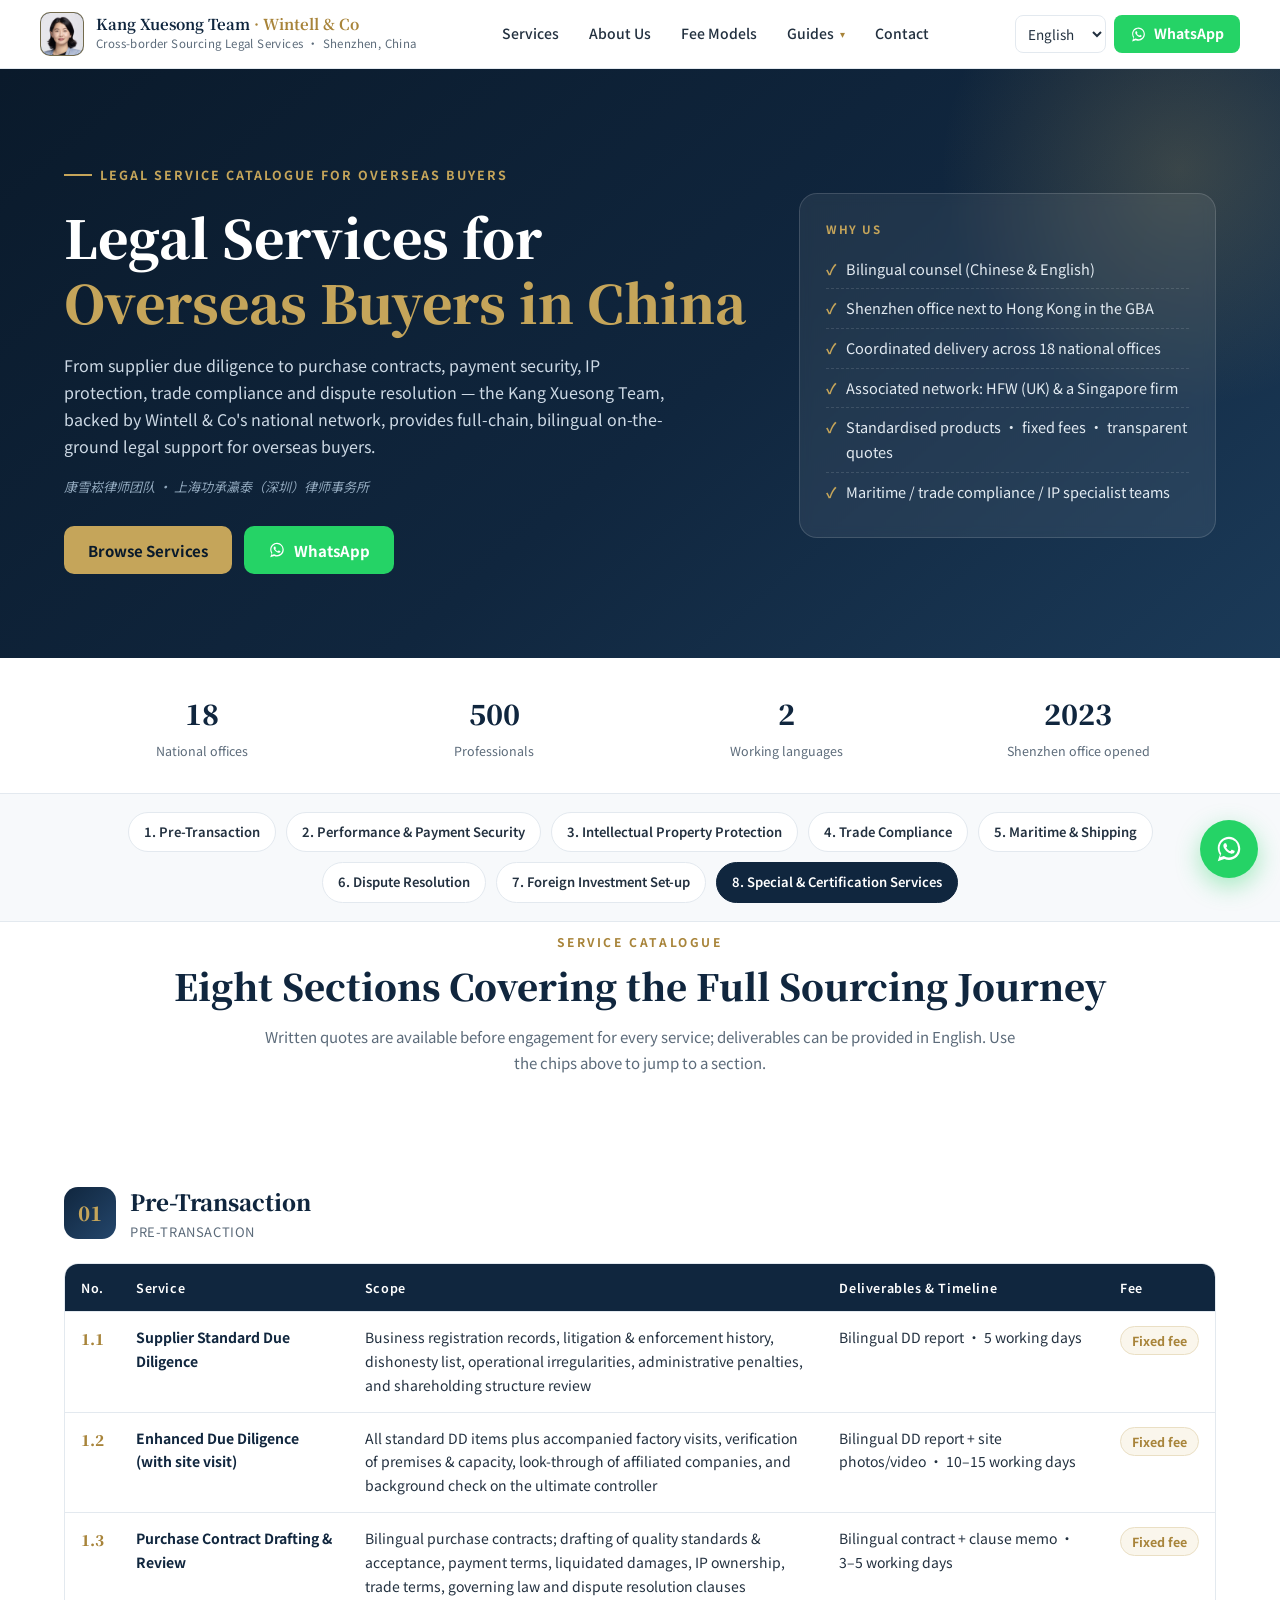
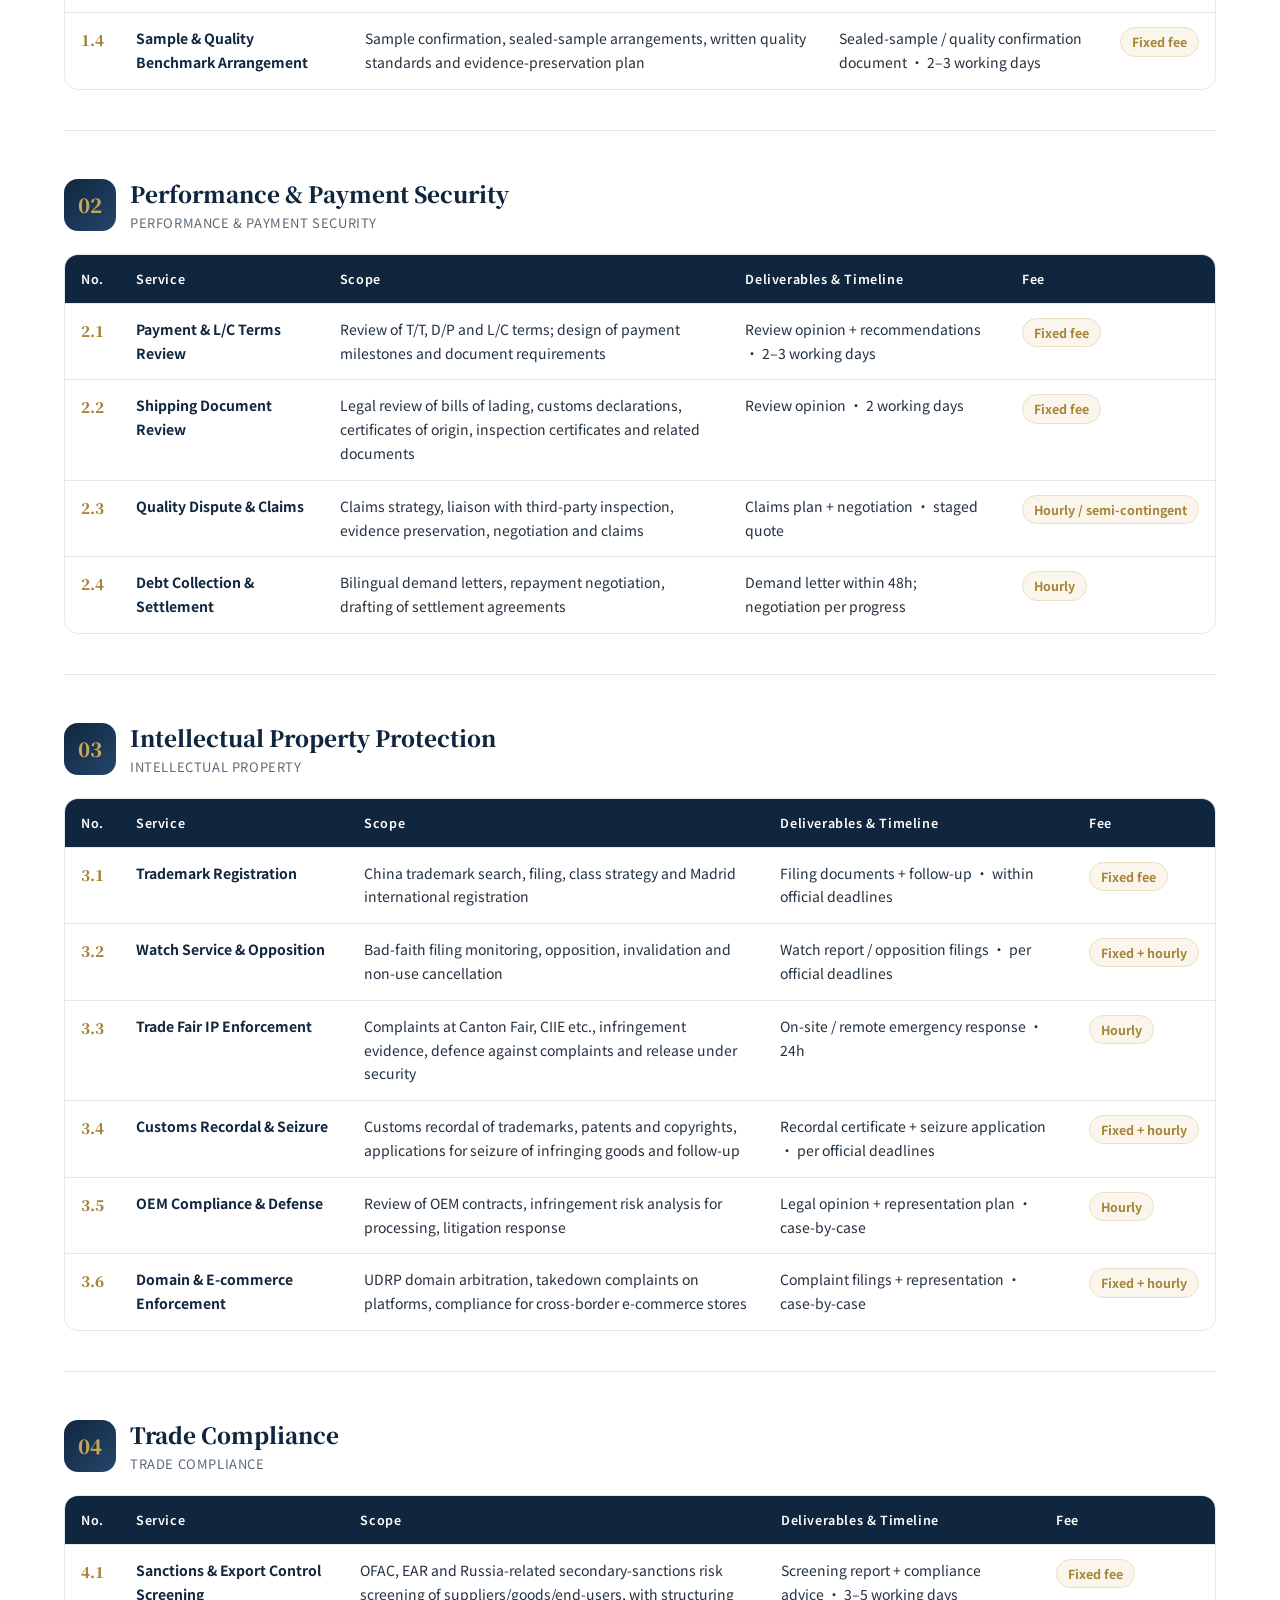
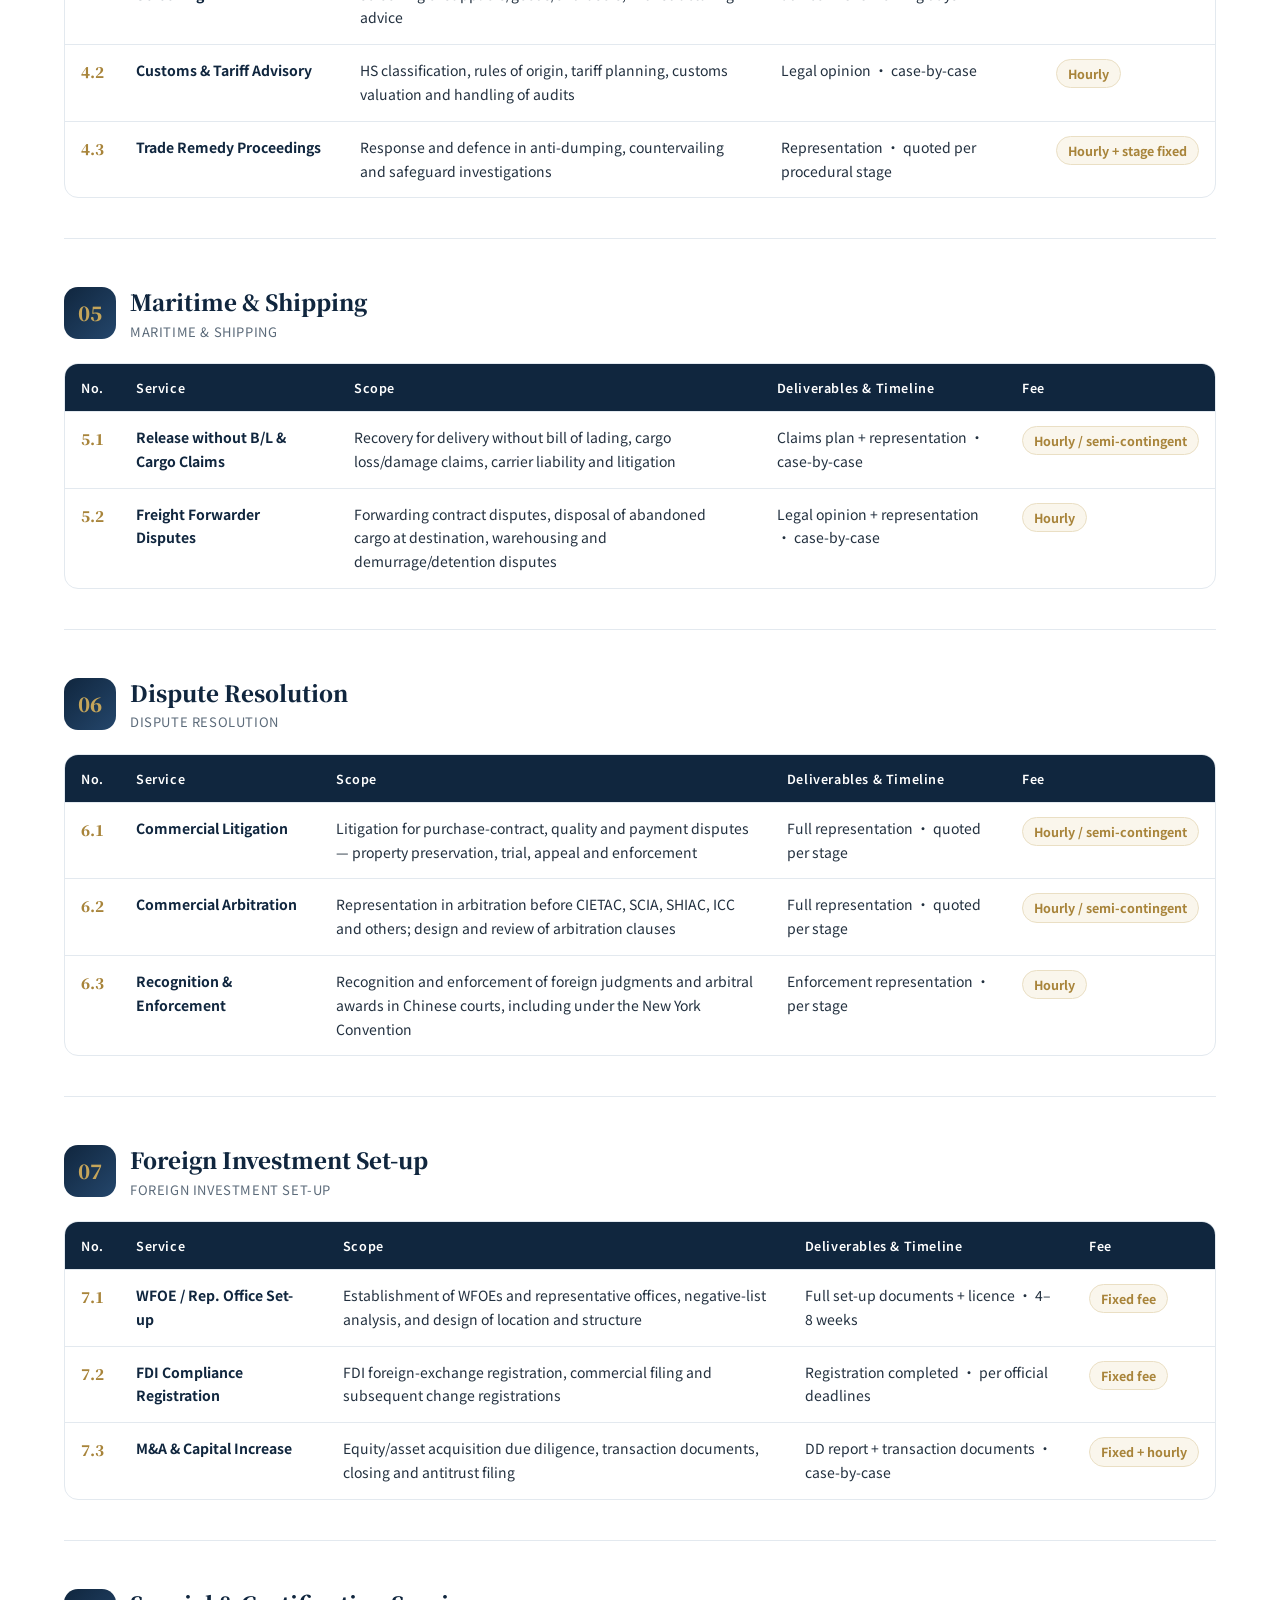
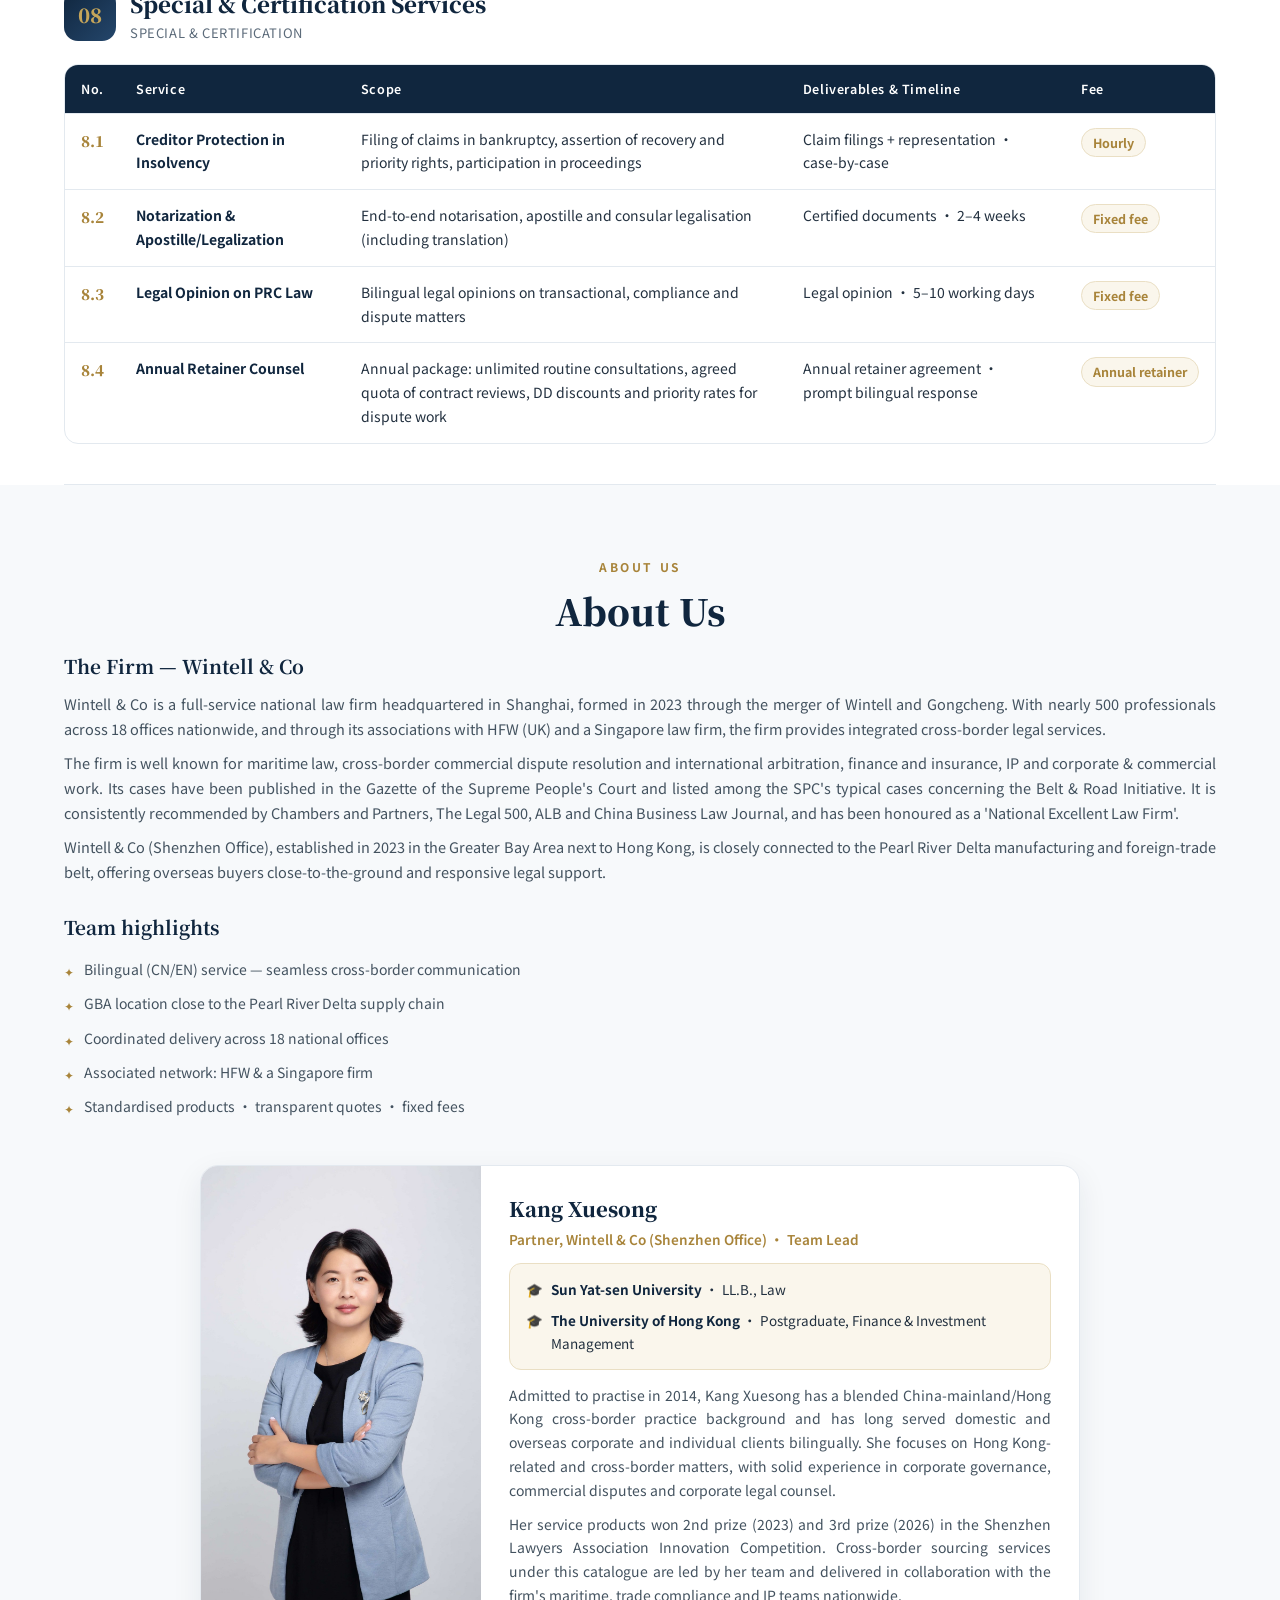
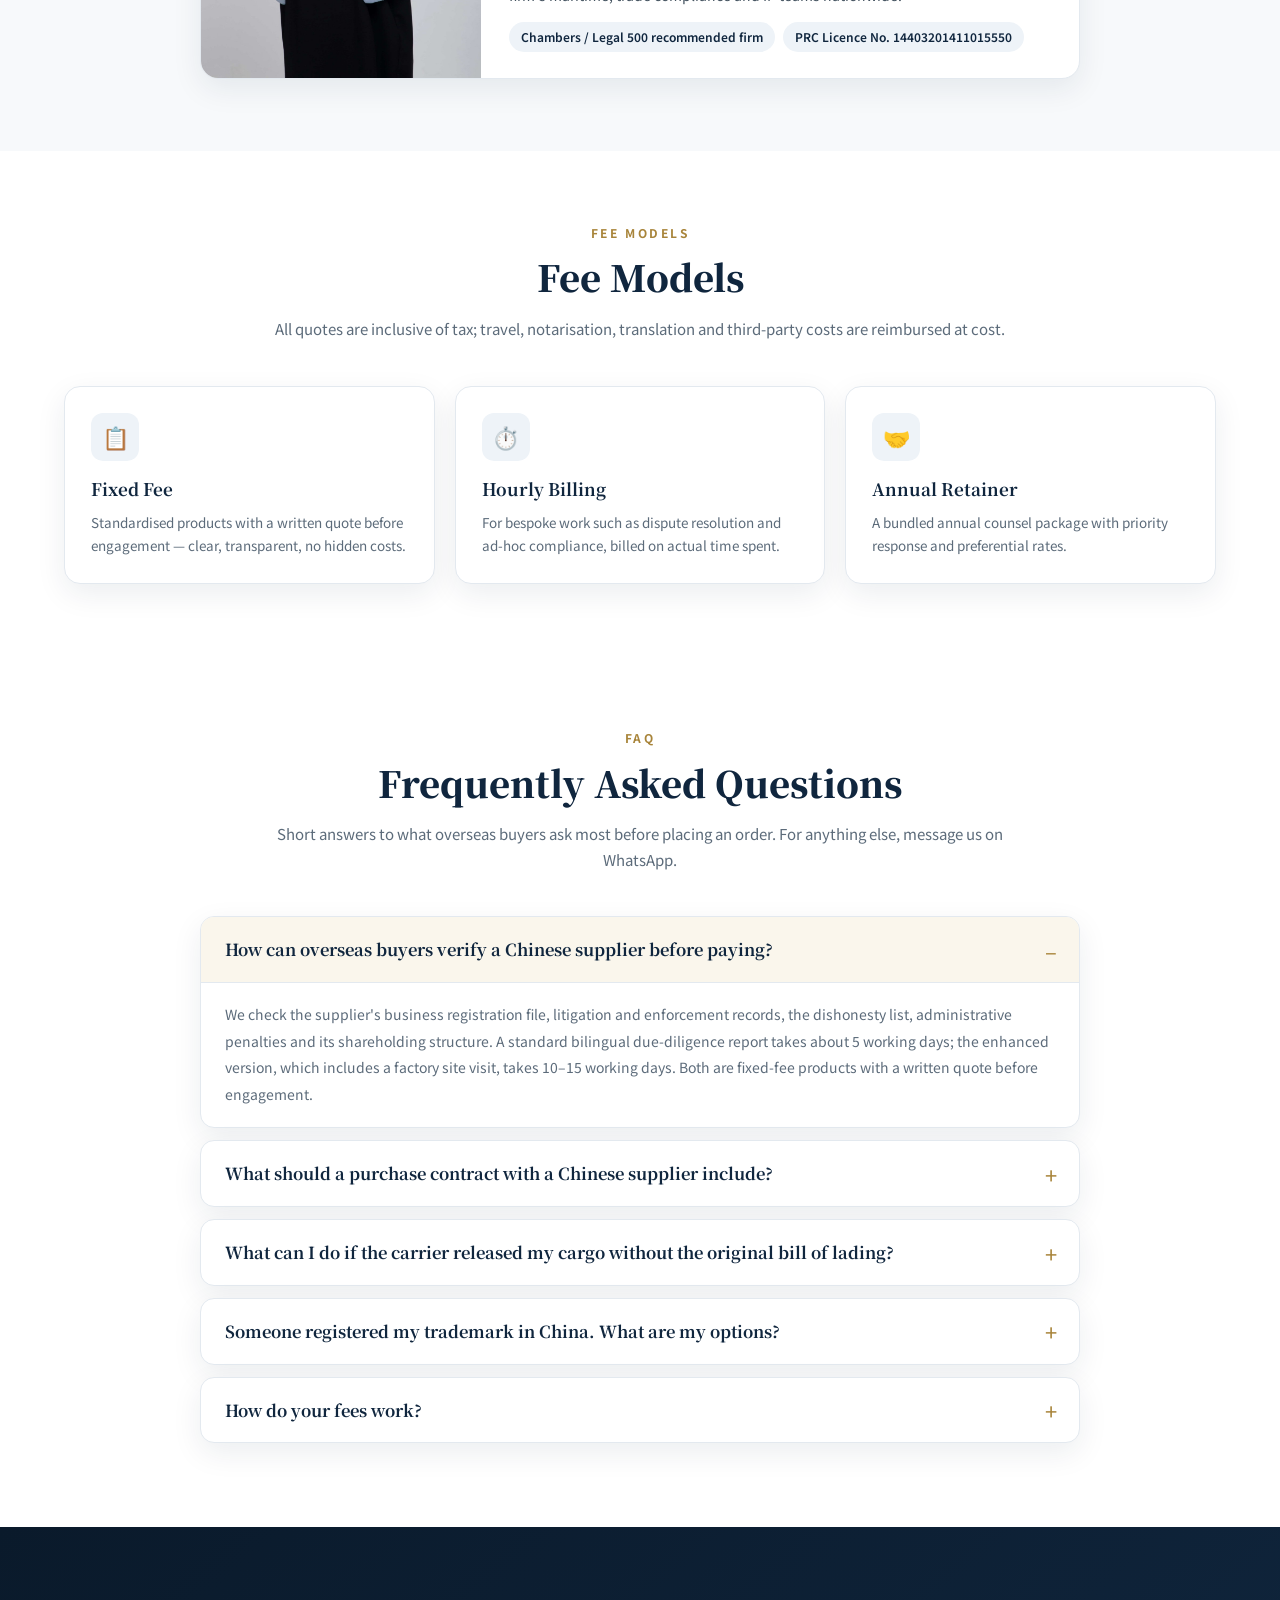
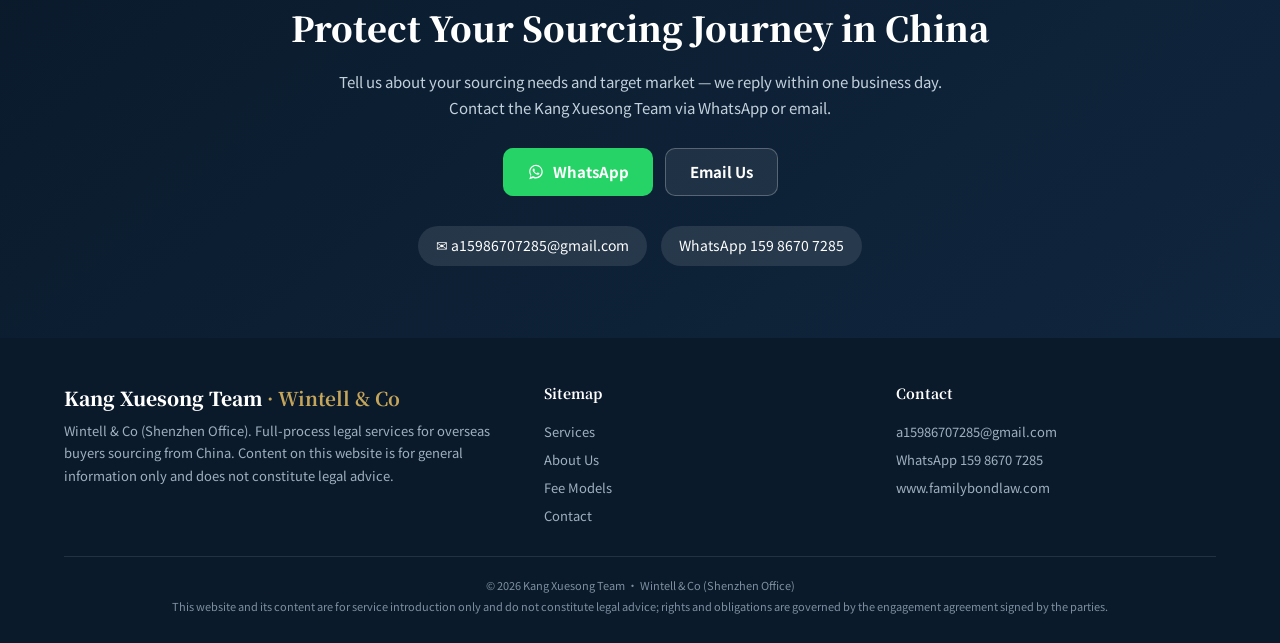
==== commit a181981c: "Add files via upload" ====
--- a/index.html
+++ b/index.html
@@ -338,6 +338,24 @@
   .faq-item summary{font-size:15.5px;padding-block:16px;padding-inline:18px 46px}
   .faq-item summary::after{inset-inline-end:16px;font-size:20px}
   .faq-body{padding:15px 18px 18px;font-size:13.5px}
+}
+/* ---------- Guides 下拉（2026-10-19 新增文章入口，仅作用于 .nav-drop） ---------- */
+.nav-drop{position:relative}
+.nav-drop>summary{list-style:none;display:inline-flex;align-items:center;gap:6px;padding:8px 13px;border-radius:8px;font-size:14px;color:var(--ink);font-weight:500;cursor:pointer}
+.nav-drop>summary::-webkit-details-marker{display:none}
+.nav-drop>summary::after{content:"\25BE";font-size:10px;color:var(--gold-deep);line-height:1}
+.nav-drop>summary:hover,.nav-drop[open]>summary{background:var(--cream);color:var(--navy)}
+.nav-drop-menu{position:absolute;top:calc(100% + 8px);inset-inline-start:0;min-width:286px;background:#fff;border:1px solid var(--line);border-radius:12px;box-shadow:var(--shadow);padding:8px;z-index:130;display:flex;flex-direction:column;gap:2px}
+.nav-drop-menu a{display:block;padding:10px 12px;border-radius:8px;font-size:13.5px;line-height:1.45;color:var(--ink)}
+.nav-drop-menu a:hover{background:var(--gold-light);color:var(--navy)}
+@media(max-width:960px){
+  /* 五个入口时改为两行居中，避免挤压截断 */
+  .nav-links{justify-content:center;flex-wrap:wrap;gap:6px}
+  .nav-links a,.nav-drop>summary{flex:0 0 auto;display:inline-flex;align-items:center;justify-content:center;padding:9px 12px;font-size:13.5px;background:var(--cream);border-radius:9px;white-space:nowrap}
+  .nav-drop-menu{min-width:258px}
+}
+@media(max-width:520px){
+  .nav-links a,.nav-drop>summary{font-size:12.5px;padding:8px 9px}
 }
 </style>
 <!-- Structured data: LegalService / LawFirm / Person + service catalogue (2026-10-17) -->
@@ -629,6 +647,13 @@
       <a href="#services" data-i18n="navServices" data-page-node-id="6Q9A1tO4nI3Vt7nLVNpdEu">Services</a>
       <a href="#about" data-i18n="navAbout" data-page-node-id="Sh2HjdJYsJvNOSDNrXFETr">About Us</a>
       <a href="#fees" data-i18n="navFees" data-page-node-id="qmbAdtFDYGX6ezQPCZPamN">Fee Models</a>
+      <details class="nav-drop">
+        <summary data-i18n="navGuides">Guides</summary>
+        <div class="nav-drop-menu">
+          <a href="./supplier-changed-bank-account/" data-i18n="guide1">Supplier Bank Account Scam</a>
+          <a href="./cargo-released-without-bill-of-lading/" data-i18n="guide2">Cargo Released Without B/L</a>
+        </div>
+      </details>
       <a href="#contact" data-i18n="navContact" data-page-node-id="egABcyEM8SVQDKDrrOPfnH">Contact</a>
     </nav>
     <div class="header-actions" data-page-node-id="iF0EloJZvXE4UXrcvNzuiQ">
